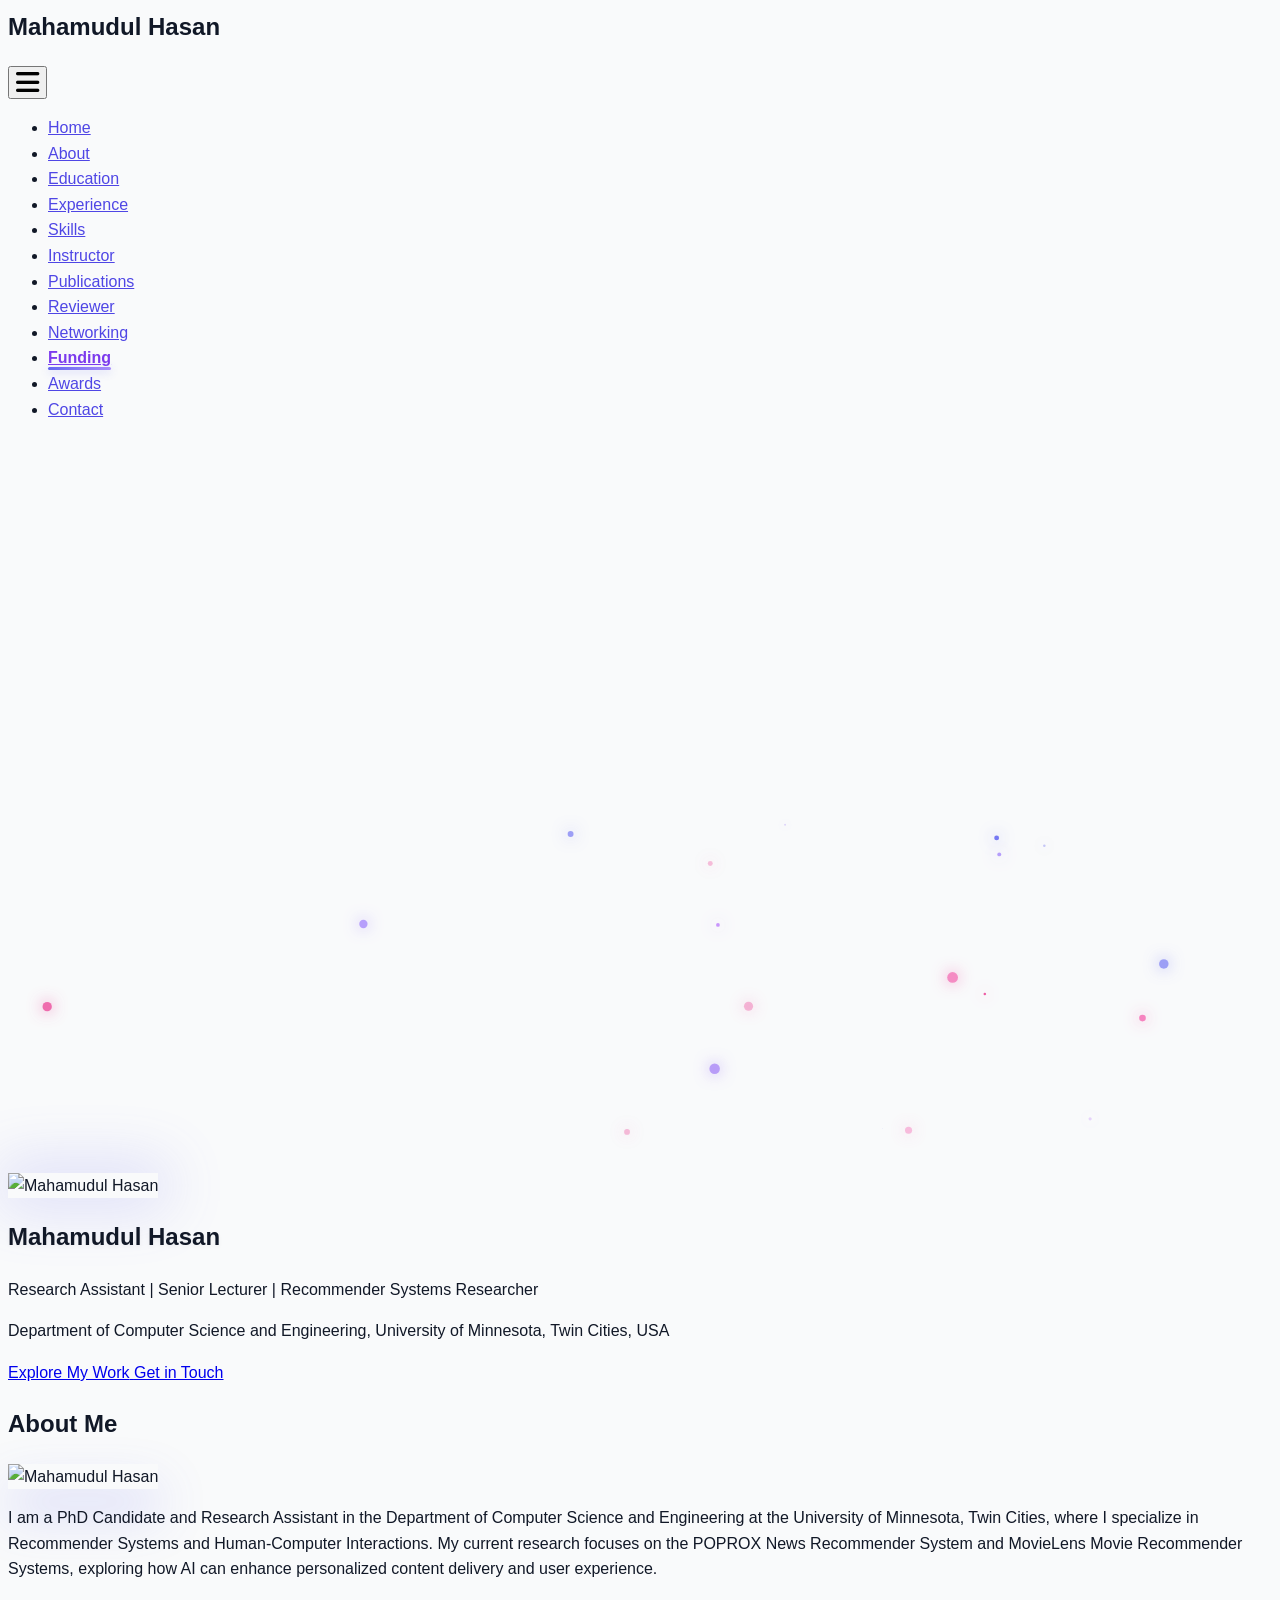
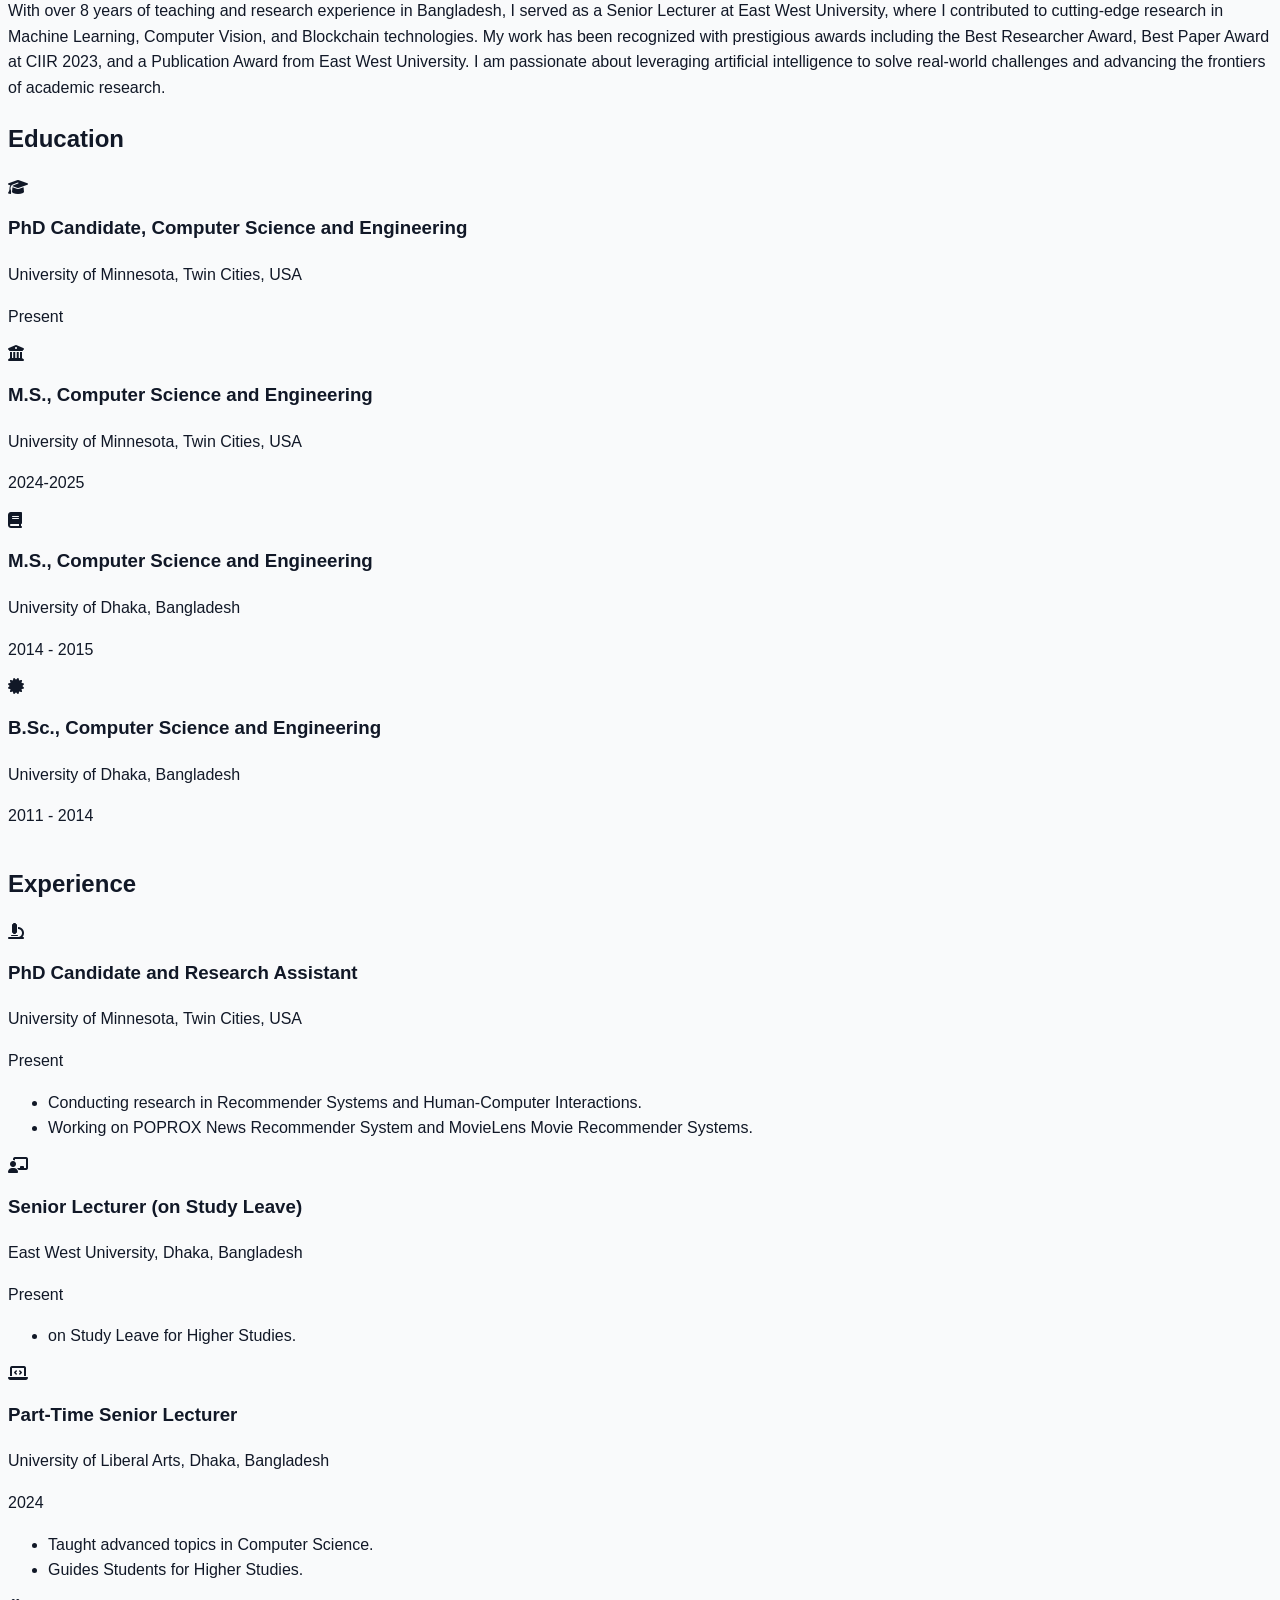
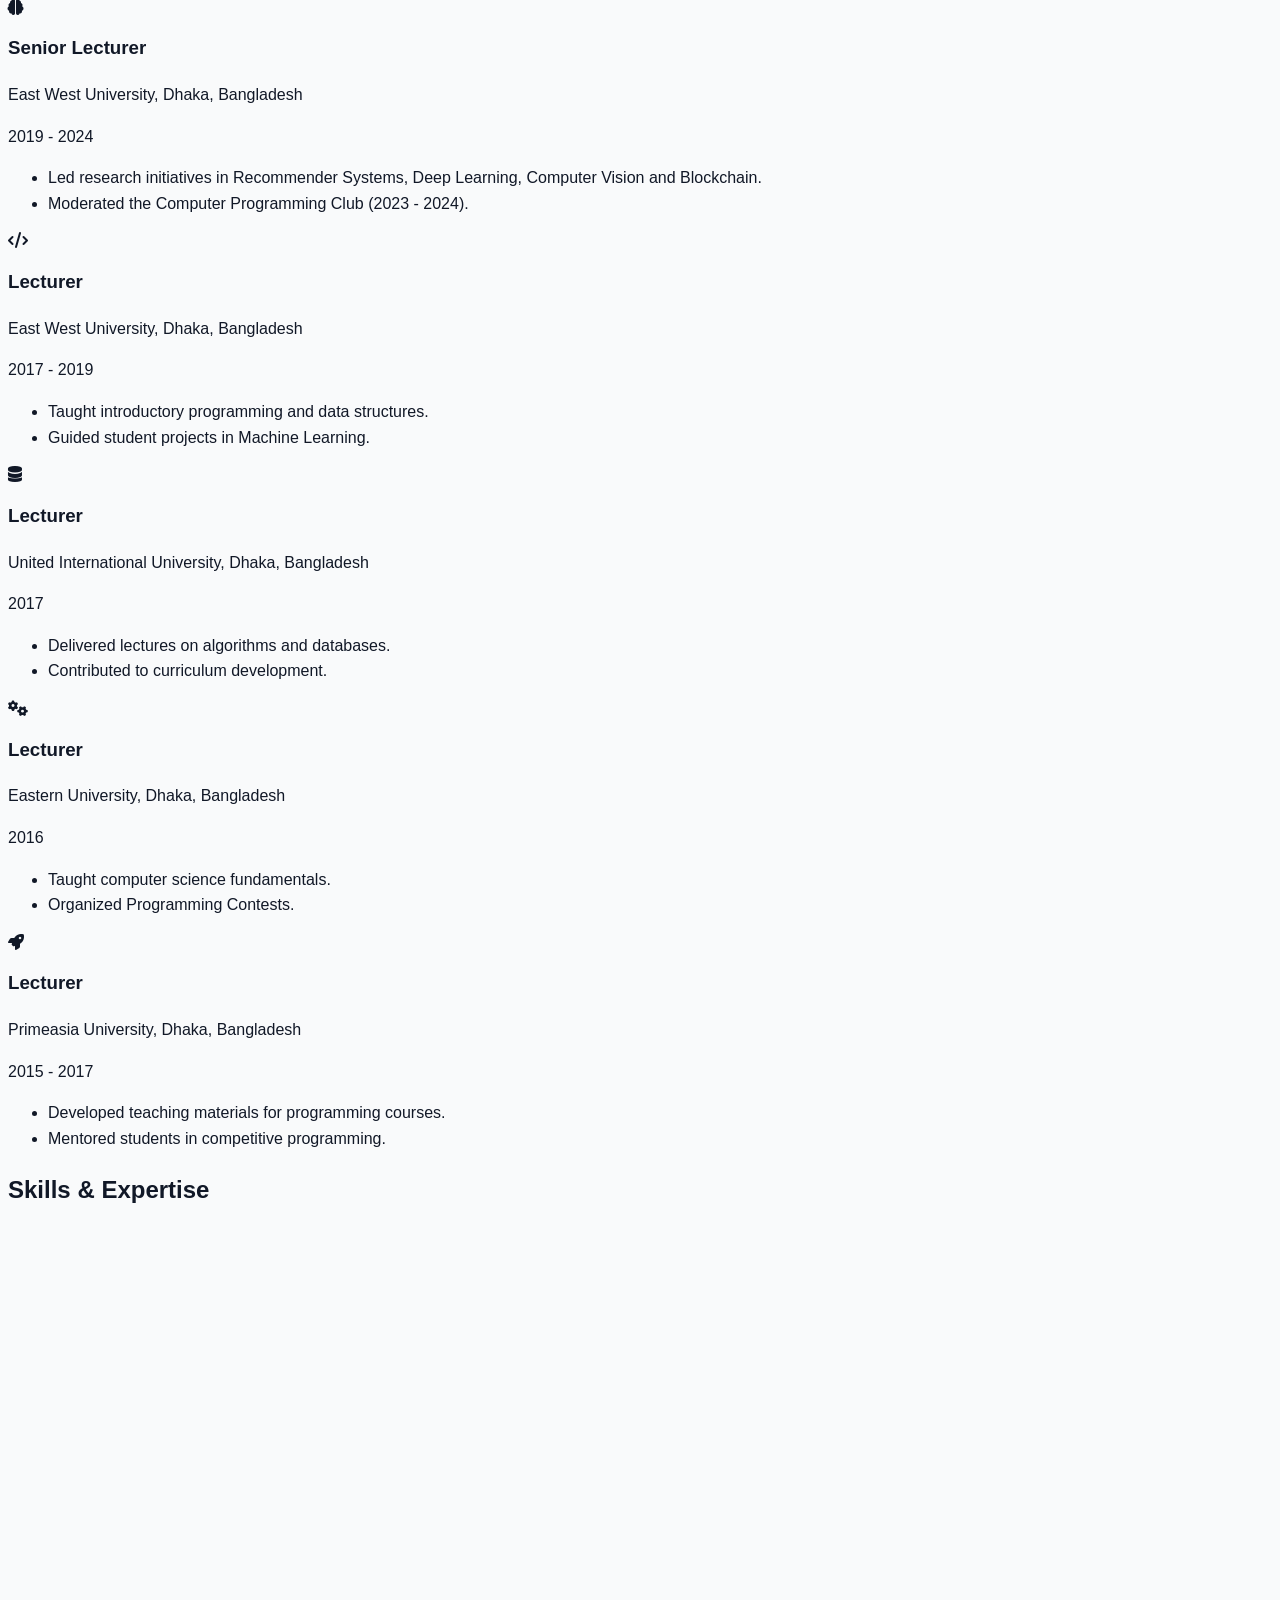
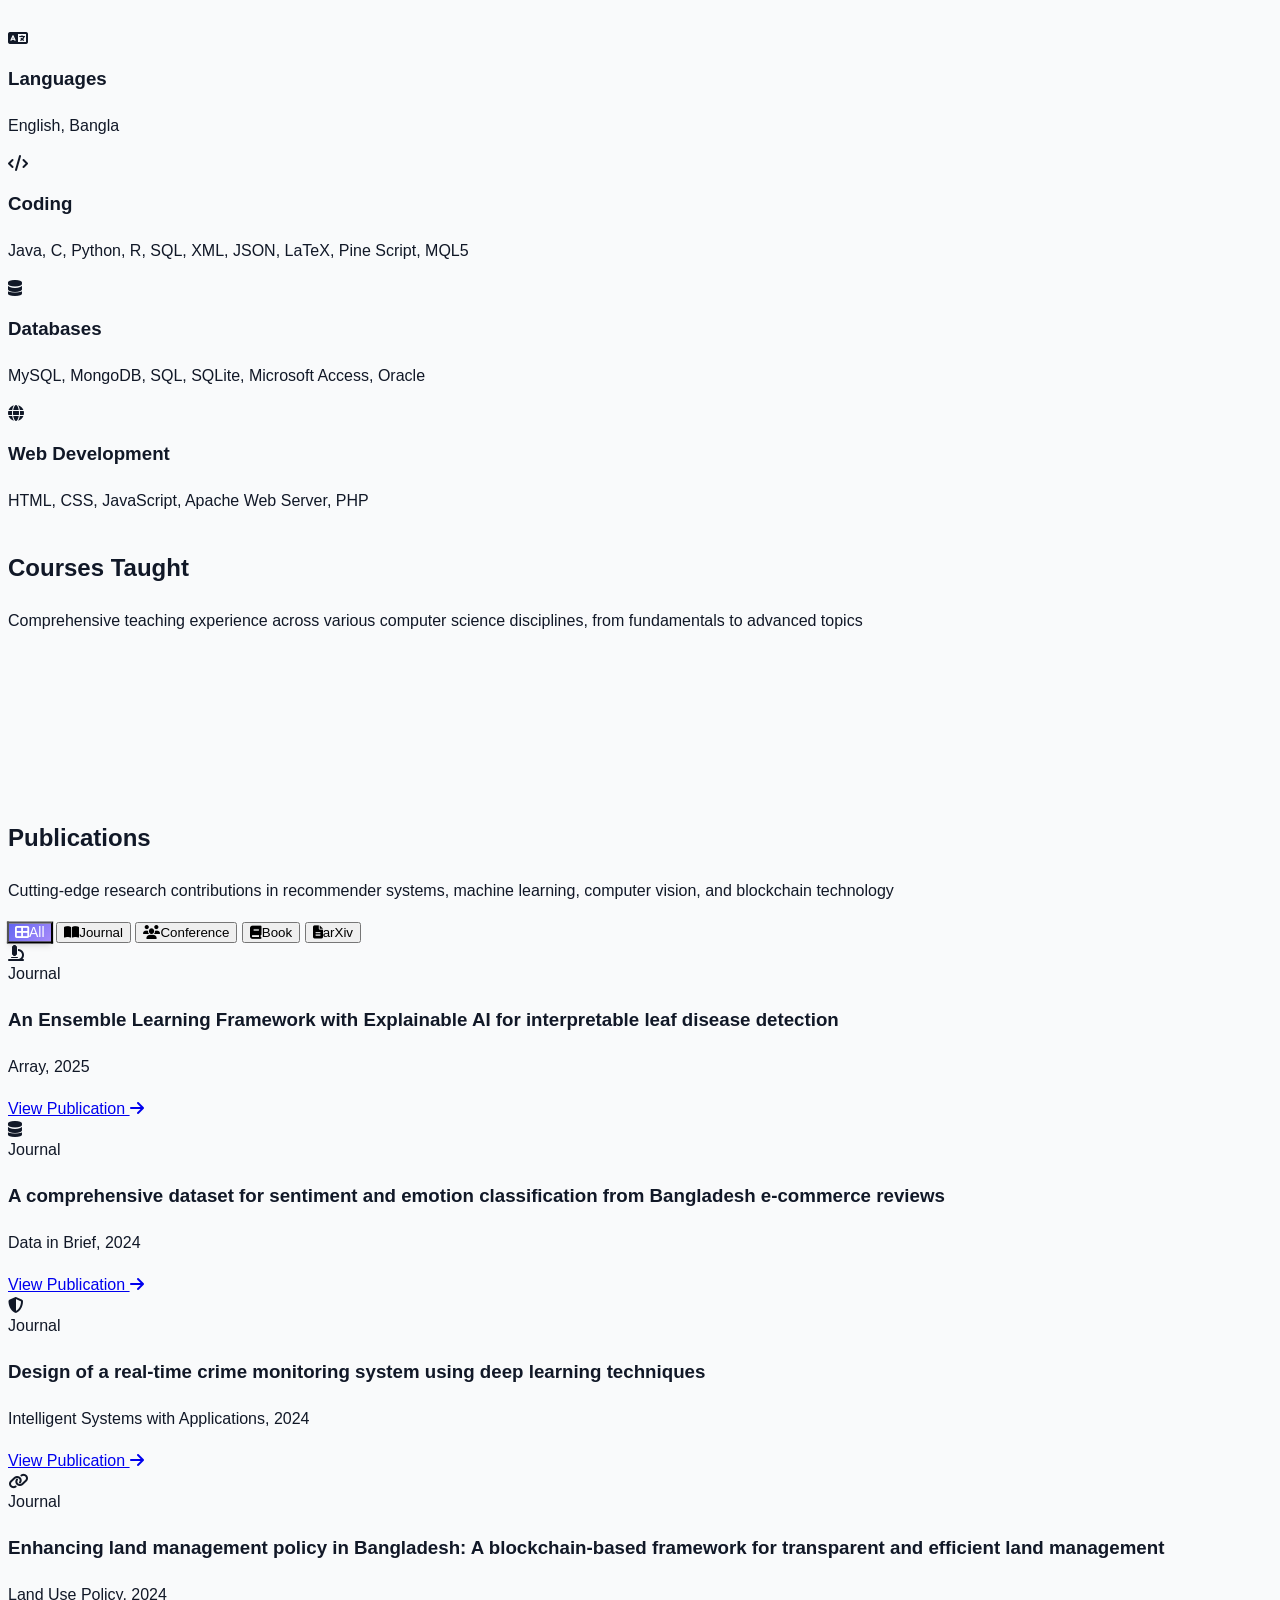
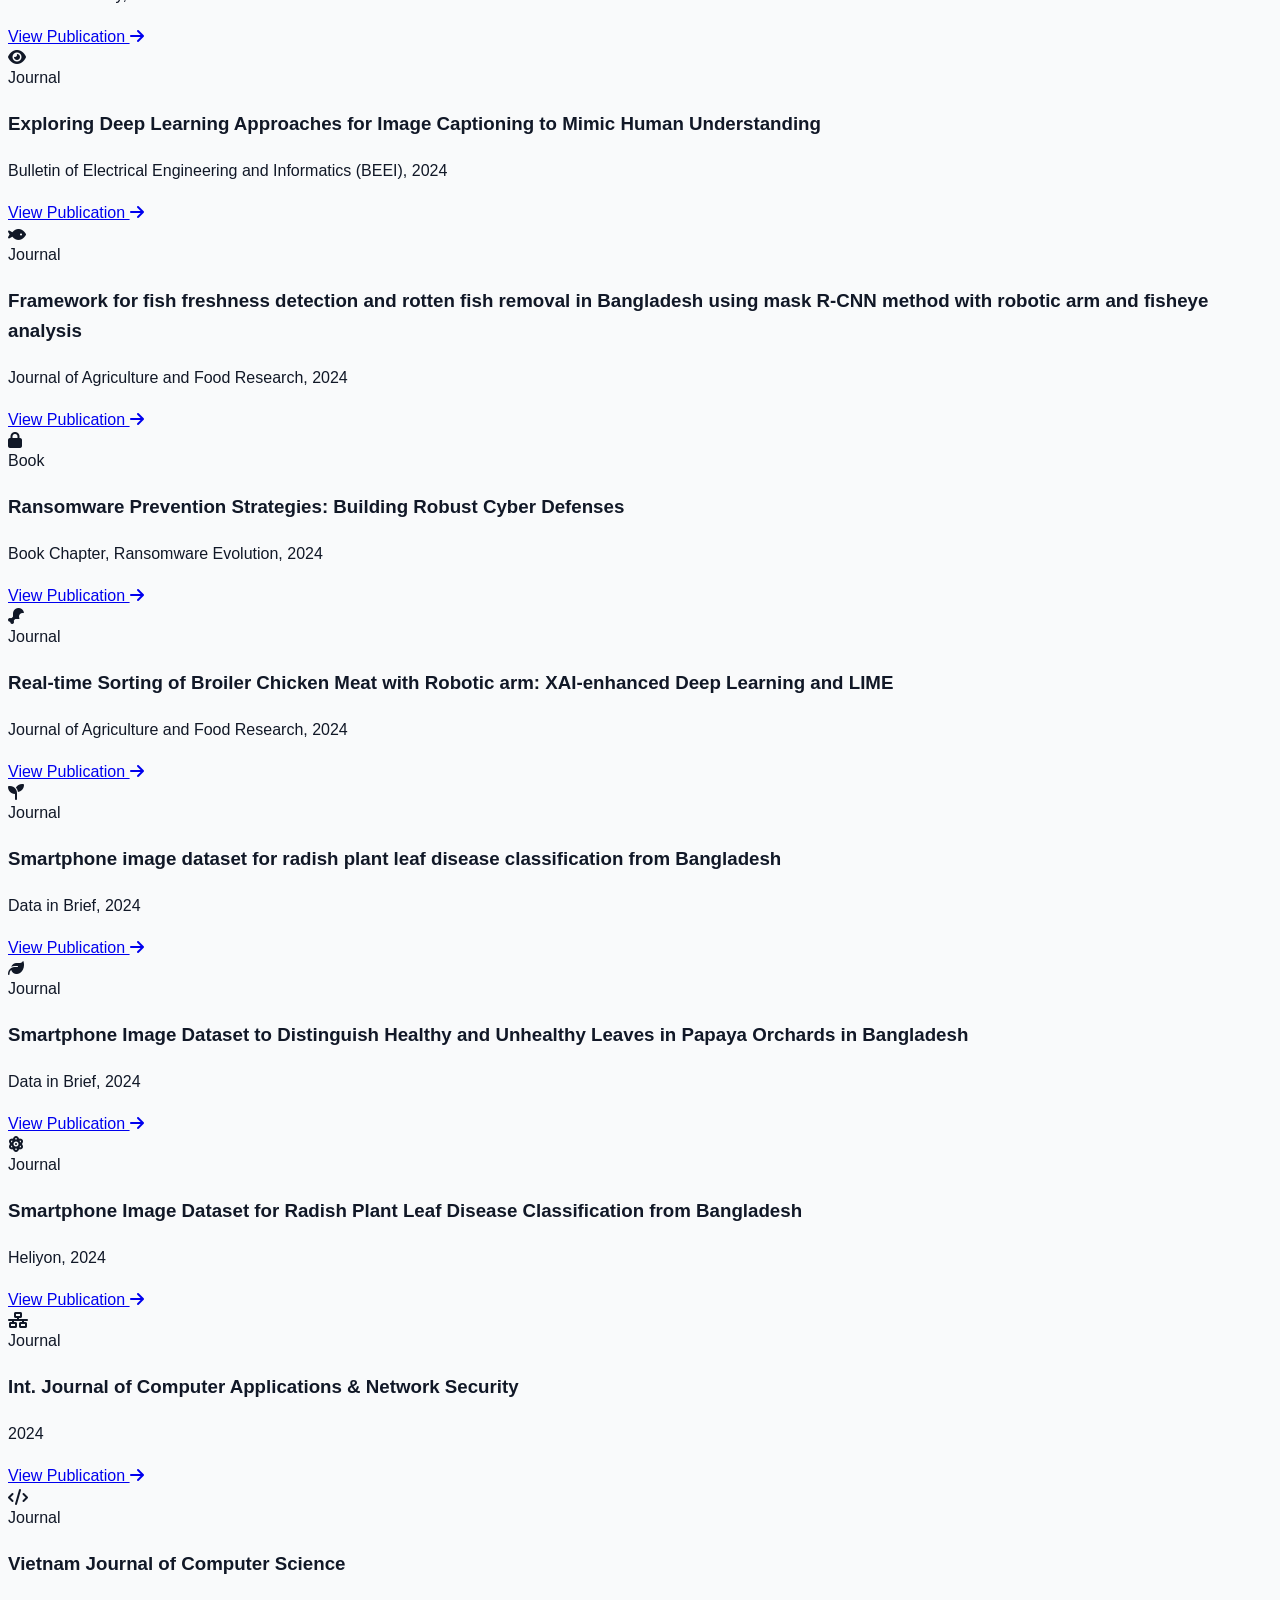
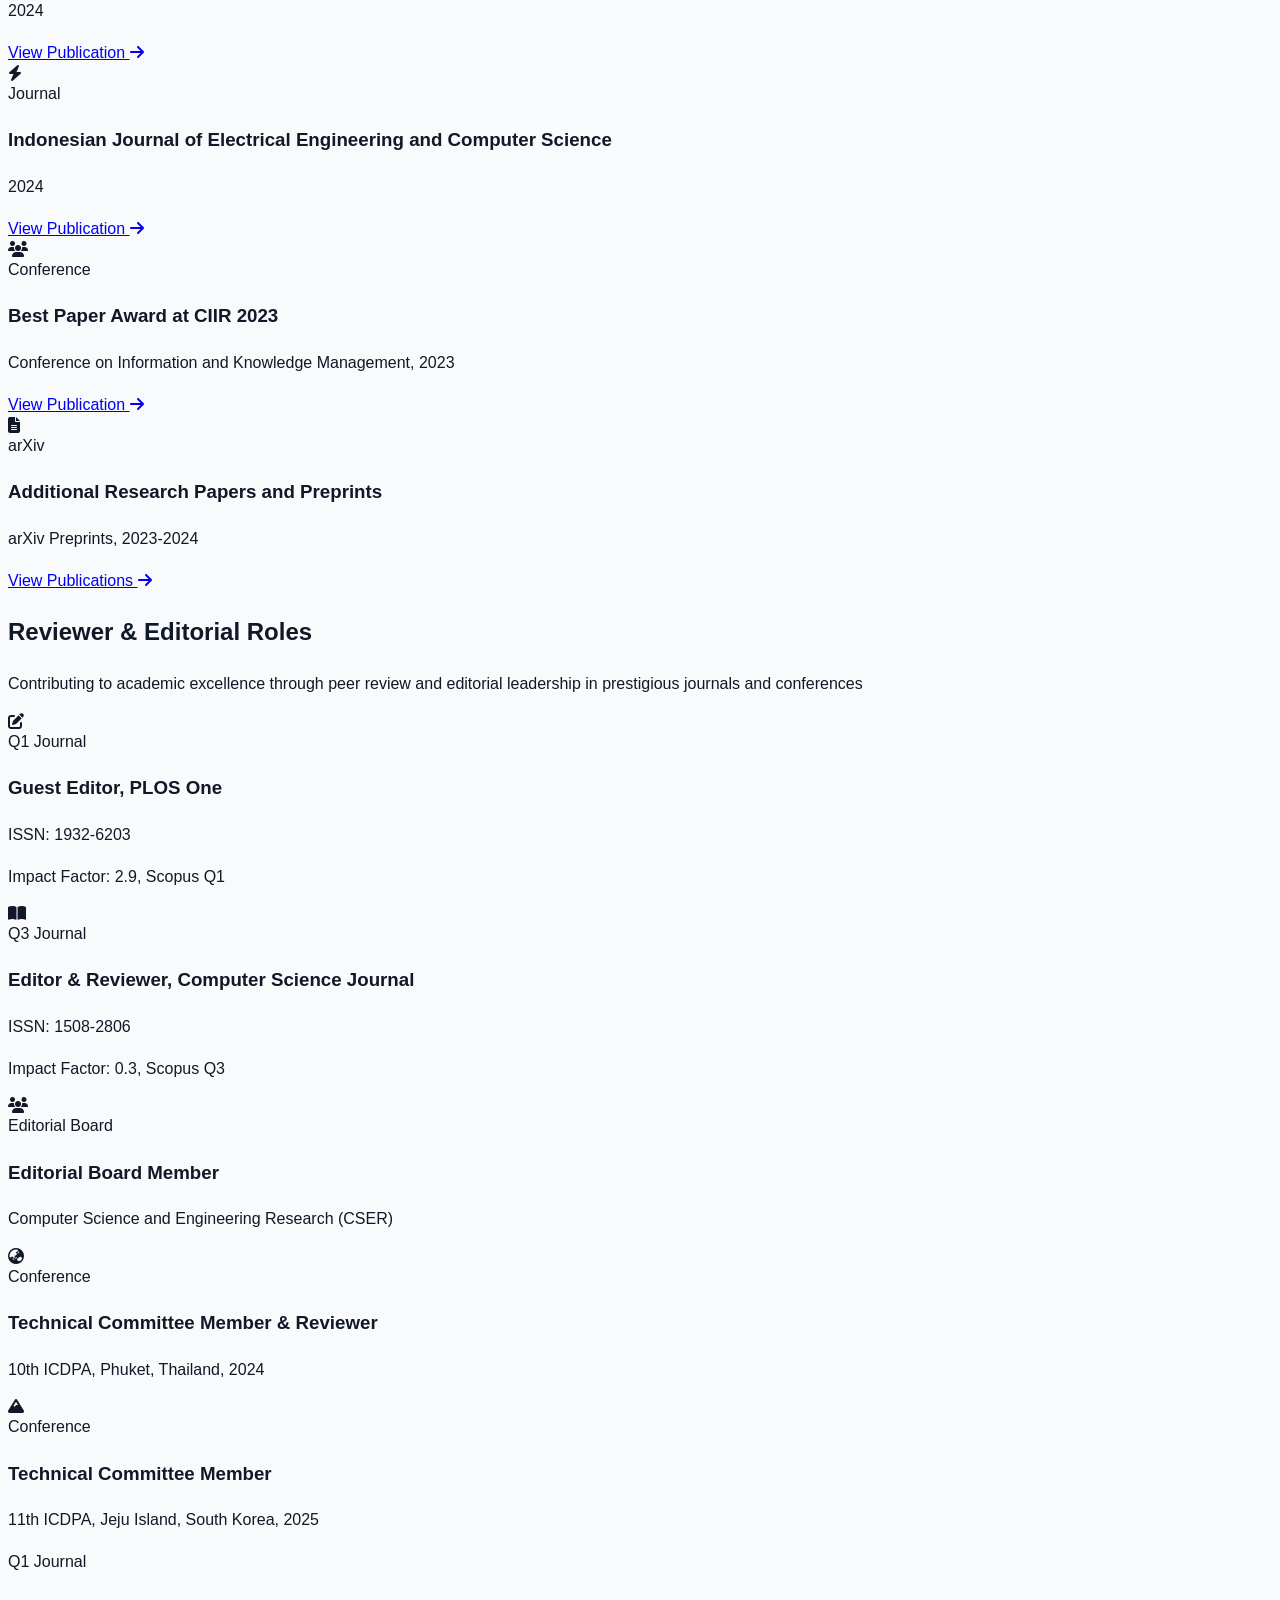
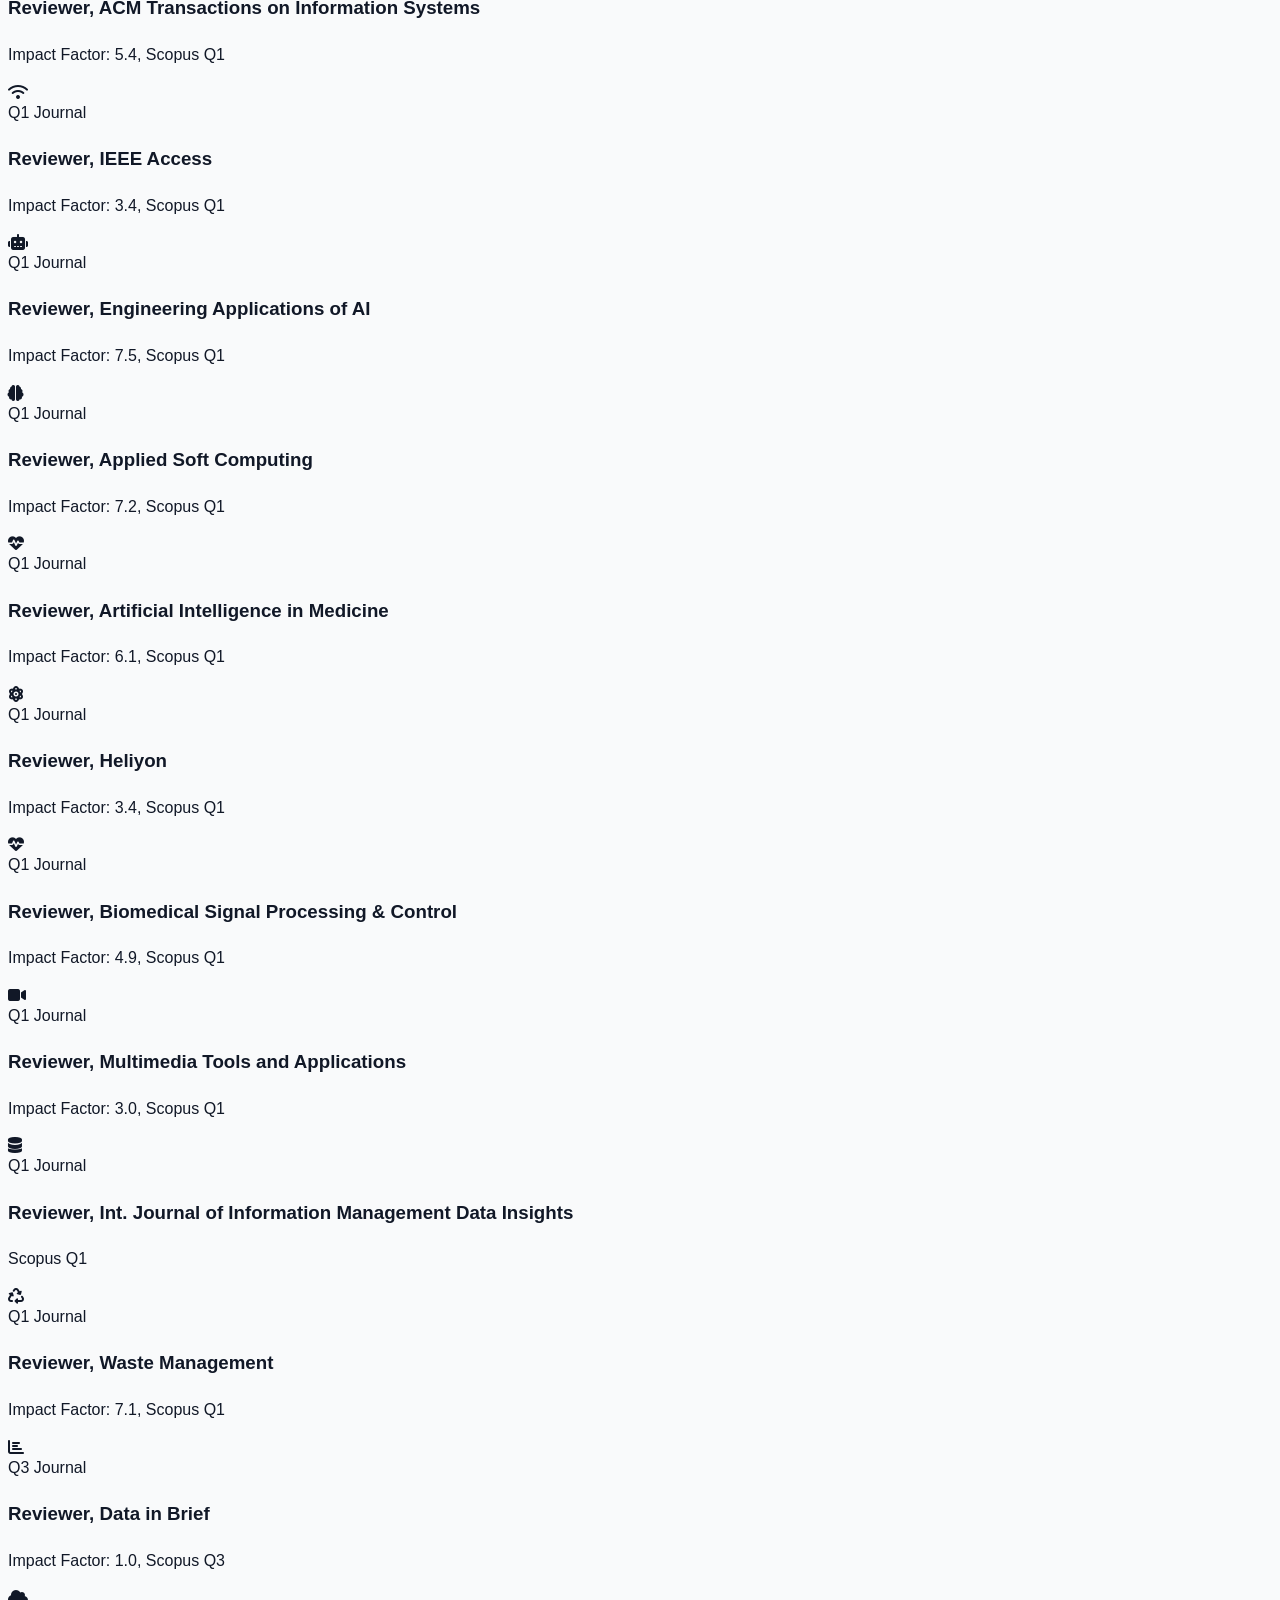
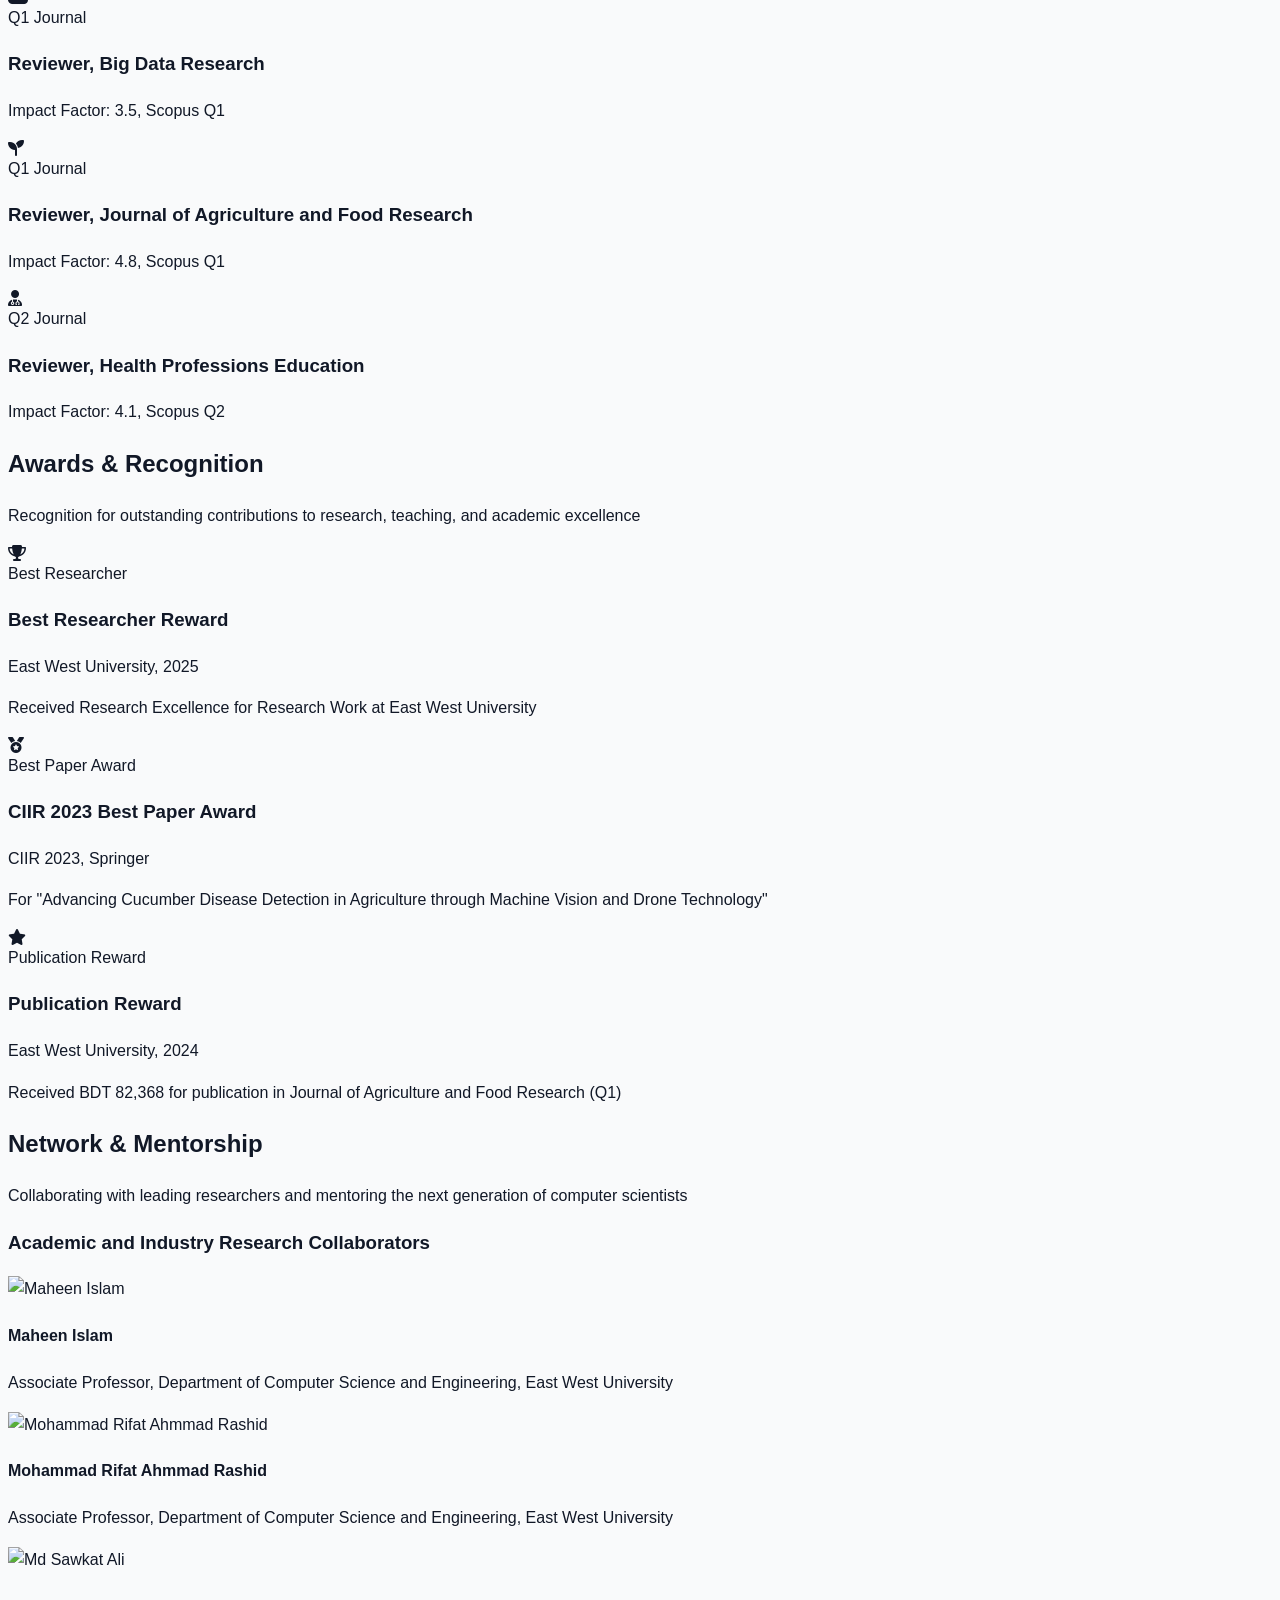
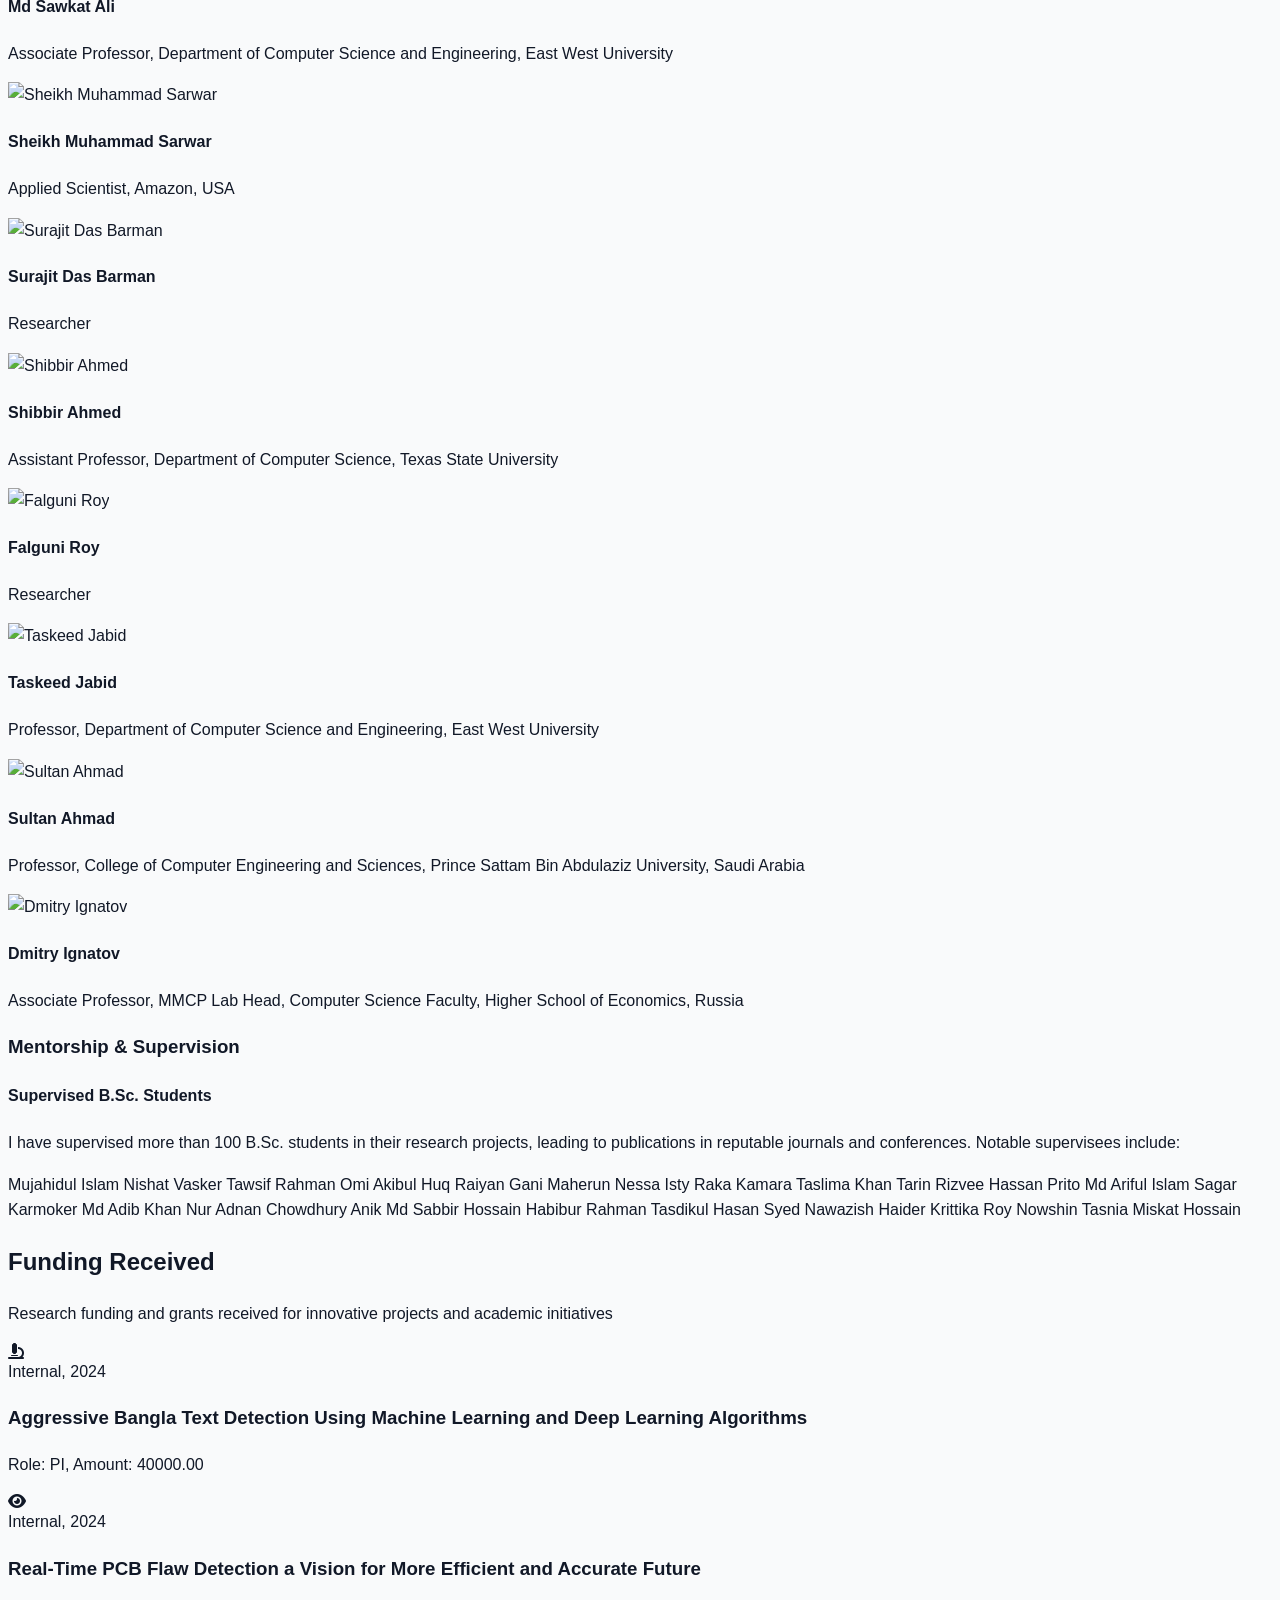
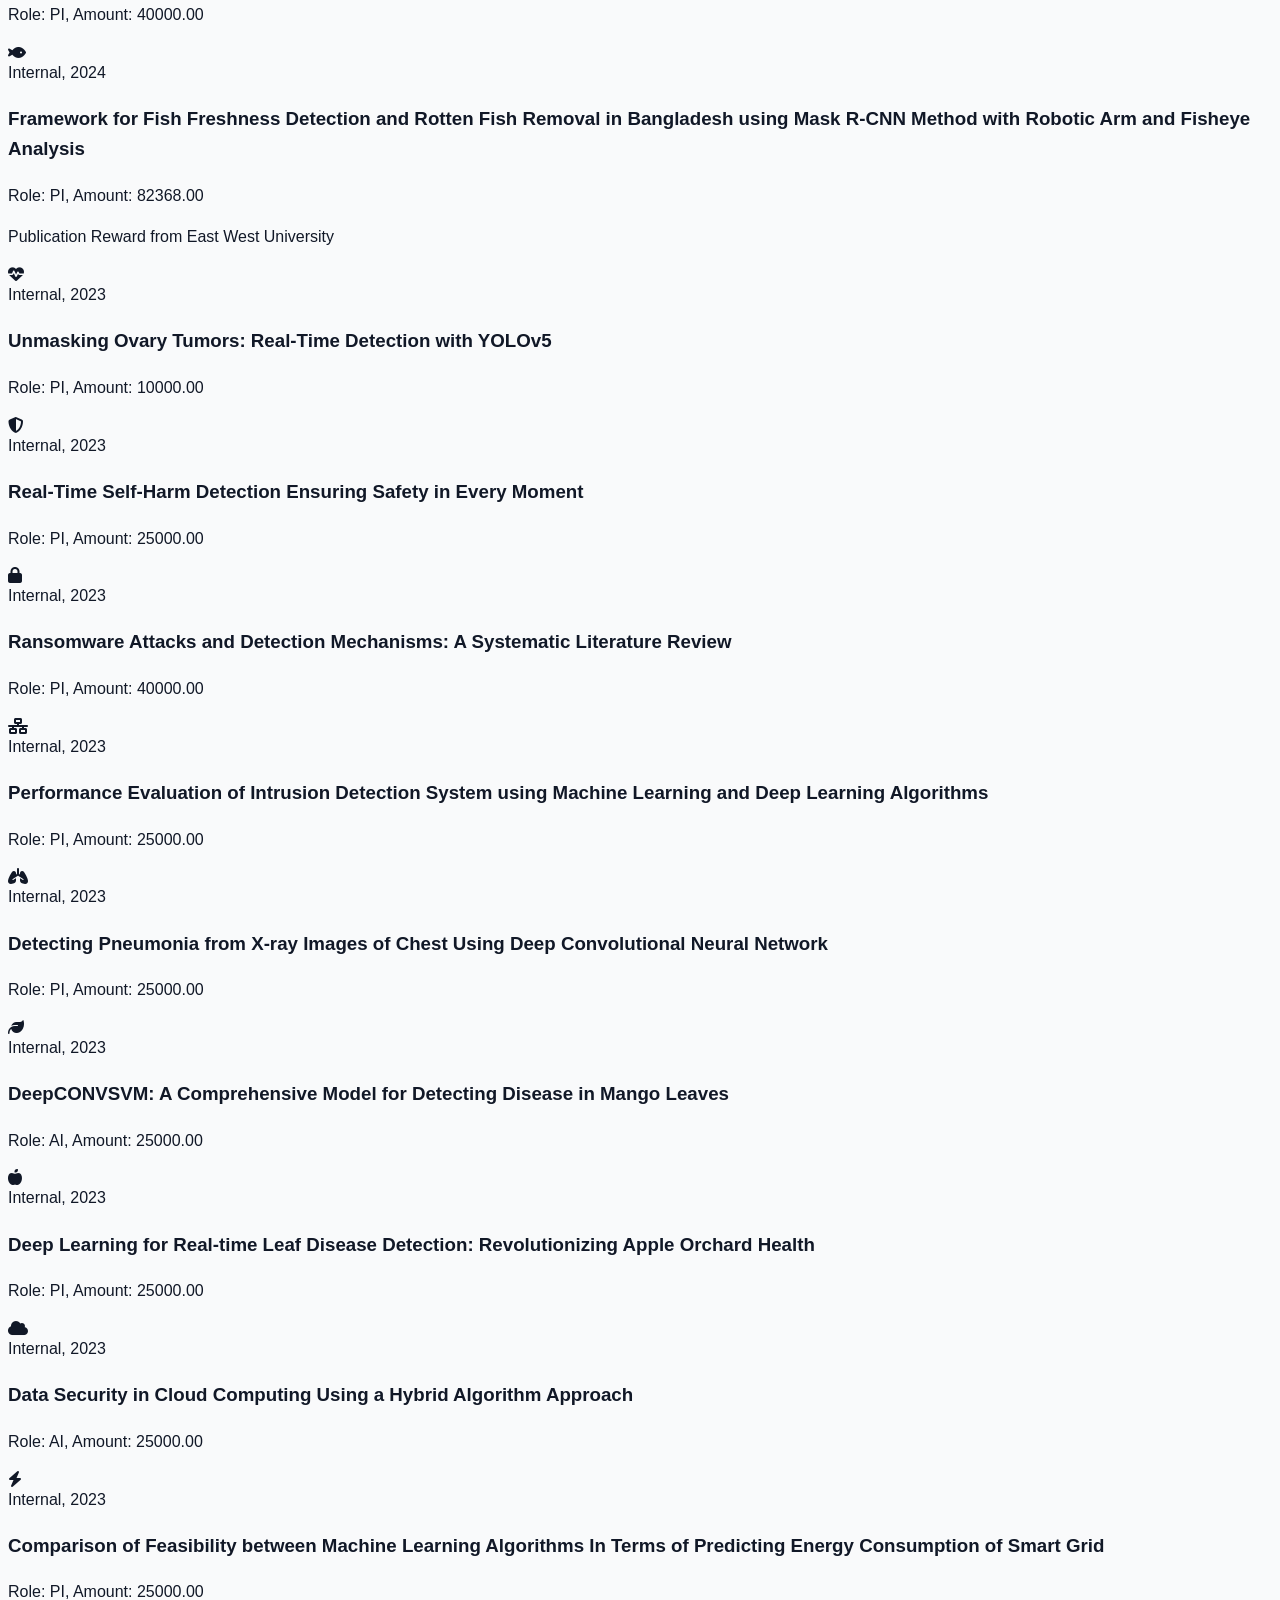
==== index.html @ 4e248616 "Replace Google Scholar icon with Academicons version" ====
<script type="text/javascript">
        var gk_isXlsx = false;
        var gk_xlsxFileLookup = {};
        var gk_fileData = {};
        function filledCell(cell) {
          return cell !== '' && cell != null;
        }
        function loadFileData(filename) {
        if (gk_isXlsx && gk_xlsxFileLookup[filename]) {
            try {
                var workbook = XLSX.read(gk_fileData[filename], { type: 'base64' });
                var firstSheetName = workbook.SheetNames[0];
                var worksheet = workbook.Sheets[firstSheetName];

                // Convert sheet to JSON to filter blank rows
                var jsonData = XLSX.utils.sheet_to_json(worksheet, { header: 1, blankrows: false, defval: '' });
                // Filter out blank rows (rows where all cells are empty, null, or undefined)
                var filteredData = jsonData.filter(row => row.some(filledCell));

                // Heuristic to find the header row by ignoring rows with fewer filled cells than the next row
                var headerRowIndex = filteredData.findIndex((row, index) =>
                  row.filter(filledCell).length >= filteredData[index + 1]?.filter(filledCell).length
                );
                // Fallback
                if (headerRowIndex === -1 || headerRowIndex > 25) {
                  headerRowIndex = 0;
                }

                // Convert filtered JSON back to CSV
                var csv = XLSX.utils.aoa_to_sheet(filteredData.slice(headerRowIndex)); // Create a new sheet from filtered array of arrays
                csv = XLSX.utils.sheet_to_csv(csv, { header: 1 });
                return csv;
            } catch (e) {
                console.error(e);
                return "";
            }
        }
        return gk_fileData[filename] || "";
        }
        </script><!DOCTYPE html>
<html lang="en">
<head>
  <meta charset="UTF-8">
  <meta name="viewport" content="width=device-width, initial-scale=1.0">
  <title>Mahamudul Hasan - Portfolio</title>
  <!-- Tailwind CSS CDN -->
  <script src="https://cdn.tailwindcss.com"></script>
  <!-- AOS (Animate on Scroll) -->
  <link href="https://unpkg.com/aos@2.3.1/dist/aos.css" rel="stylesheet">
  <!-- Chart.js CDN -->
  <script src="https://cdn.jsdelivr.net/npm/chart.js"></script>
  <!-- Font Awesome for Icons -->
  <link rel="stylesheet" href="https://cdnjs.cloudflare.com/ajax/libs/font-awesome/6.4.2/css/all.min.css">
  <!-- Academicons for Academic Icons -->
  <link rel="stylesheet" href="https://cdn.jsdelivr.net/gh/jpswalsh/academicons@1/css/academicons.min.css">
  <style>
    /* Root variables for consistent theming */
    :root {
      --primary: #6366f1;
      --primary-light: #818cf8;
      --primary-dark: #4f46e5;
      --secondary: #8b5cf6;
      --accent: #ec4899;
      --bg-primary: #ffffff;
      --bg-secondary: #f9fafb;
      --bg-accent: #f3f4f6;
      --text-primary: #111827;
      --text-secondary: #6b7280;
      --border-light: #e5e7eb;
      --shadow-sm: 0 1px 3px 0 rgba(0, 0, 0, 0.1), 0 1px 2px 0 rgba(0, 0, 0, 0.06);
      --shadow-md: 0 4px 6px -1px rgba(0, 0, 0, 0.1), 0 2px 4px -1px rgba(0, 0, 0, 0.06);
      --shadow-lg: 0 10px 15px -3px rgba(0, 0, 0, 0.1), 0 4px 6px -2px rgba(0, 0, 0, 0.05);
      --shadow-xl: 0 20px 25px -5px rgba(0, 0, 0, 0.1), 0 10px 10px -5px rgba(0, 0, 0, 0.04);
    }
    
    body {
      font-family: 'Inter', -apple-system, BlinkMacSystemFont, 'Segoe UI', Roboto, Oxygen, Ubuntu, Cantarell, sans-serif;
      background: var(--bg-secondary);
      color: var(--text-primary);
      scroll-behavior: smooth;
      line-height: 1.6;
    }
    .navbar {
      transition: all 0.4s cubic-bezier(0.4, 0, 0.2, 1);
      position: relative;
    }
    .navbar::after {
      content: '';
      position: absolute;
      bottom: 0;
      left: 0;
      height: 3px;
      background: linear-gradient(90deg, #6366f1, #a78bfa, #ec4899);
      width: 0%;
      transition: width 0.3s ease;
    }
    .navbar.scrolled {
      background-color: rgba(255, 255, 255, 0.98);
      box-shadow: 0 4px 6px -1px rgba(0, 0, 0, 0.1), 0 2px 4px -1px rgba(0, 0, 0, 0.06);
      backdrop-filter: blur(20px);
      border-bottom-color: rgba(229, 231, 235, 1);
    }
    .navbar.scrolled::after {
      width: var(--scroll-progress, 0%);
    }
    .card {
      transition: transform 0.4s cubic-bezier(0.4, 0, 0.2, 1), box-shadow 0.4s cubic-bezier(0.4, 0, 0.2, 1);
      position: relative;
      overflow: hidden;
    }
    .card::before {
      content: '';
      position: absolute;
      top: 0;
      left: -100%;
      width: 100%;
      height: 100%;
      background: linear-gradient(90deg, transparent, rgba(255,255,255,0.3), transparent);
      transition: left 0.6s;
    }
    .card:hover::before {
      left: 100%;
    }
    .card:hover {
      transform: translateY(-8px) scale(1.02);
      box-shadow: var(--shadow-xl);
    }
    .timeline::before {
      content: '';
      position: absolute;
      top: 0;
      left: 50%;
      width: 4px;
      height: 100%;
      background: linear-gradient(180deg, #6366f1, #a78bfa, #ec4899);
      transform: translateX(-50%);
      border-radius: 2px;
      box-shadow: 0 0 20px rgba(99, 102, 241, 0.4);
    }
    .timeline-item:nth-child(odd) .card {
      margin-left: 50%;
      padding-left: 20px;
    }
    .timeline-item:nth-child(even) .card {
      margin-right: 50%;
      padding-right: 20px;
    }
    @media (max-width: 768px) {
      .timeline::before {
        left: 20px;
      }
      .timeline-item:nth-child(odd) .card,
      .timeline-item:nth-child(even) .card {
        margin-left: 40px;
        margin-right: 20px;
        padding-left: 0;
        padding-right: 0;
      }
      h1 {
        font-size: 2.5rem !important;
      }
      h2 {
        font-size: 2rem !important;
      }
      h3 {
        font-size: 1.25rem !important;
      }
    }
    .filter-btn {
      position: relative;
      overflow: hidden;
      transition: all 0.3s cubic-bezier(0.4, 0, 0.2, 1);
    }
    .filter-btn::before {
      content: '';
      position: absolute;
      top: 50%;
      left: 50%;
      width: 0;
      height: 0;
      border-radius: 50%;
      background: rgba(99, 102, 241, 0.1);
      transform: translate(-50%, -50%);
      transition: width 0.6s, height 0.6s;
    }
    .filter-btn:hover::before {
      width: 300px;
      height: 300px;
    }
    .filter-btn.active {
      background: linear-gradient(135deg, #6366f1, #a78bfa);
      color: white;
      box-shadow: var(--shadow-md);
      transform: scale(1.05);
    }
    .student-list {
      column-count: 3;
      column-gap: 2rem;
      column-rule: 1px solid #e5e7eb;
    }

    @media (max-width: 768px) {
      .student-list {
        column-count: 1;
      }
      :root {
        font-size: 14px;
      }
      .scroll-to-top {
        bottom: 1rem;
        right: 1rem;
        width: 3rem;
        height: 3rem;
      }
    }
    
    @media (min-width: 769px) and (max-width: 1024px) {
      .student-list {
        column-count: 2;
      }
    }

    /* Enhanced Animations */
    @keyframes float {
      0%, 100% { transform: translateY(0px); }
      50% { transform: translateY(-10px); }
    }

    @keyframes pulse-glow {
      0%, 100% { 
        box-shadow: 0 0 20px rgba(99, 102, 241, 0.3);
        transform: scale(1);
      }
      50% { 
        box-shadow: 0 0 40px rgba(99, 102, 241, 0.6);
        transform: scale(1.05);
      }
    }

    @keyframes slide-in-left {
      from {
        opacity: 0;
        transform: translateX(-50px);
      }
      to {
        opacity: 1;
        transform: translateX(0);
      }
    }

    @keyframes slide-in-right {
      from {
        opacity: 0;
        transform: translateX(50px);
      }
      to {
        opacity: 1;
        transform: translateX(0);
      }
    }

    @keyframes fade-in-up {
      from {
        opacity: 0;
        transform: translateY(30px);
      }
      to {
        opacity: 1;
        transform: translateY(0);
      }
    }

    @keyframes rotate-slow {
      from { transform: rotate(0deg); }
      to { transform: rotate(360deg); }
    }

    @keyframes shimmer {
      0% { background-position: -200% 0; }
      100% { background-position: 200% 0; }
    }

    /* Enhanced Card Animations */
    .enhanced-card {
      transition: all 0.4s cubic-bezier(0.4, 0, 0.2, 1);
      position: relative;
      overflow: hidden;
    }

    .enhanced-card::before {
      content: '';
      position: absolute;
      top: 0;
      left: -100%;
      width: 100%;
      height: 100%;
      background: linear-gradient(90deg, transparent, rgba(255,255,255,0.2), transparent);
      transition: left 0.5s;
    }

    .enhanced-card:hover::before {
      left: 100%;
    }

    .enhanced-card:hover {
      transform: translateY(-8px) scale(1.02);
      box-shadow: 0 20px 40px rgba(99, 102, 241, 0.3);
    }

    /* Floating Animation for Icons */
    .floating-icon {
      animation: float 3s ease-in-out infinite;
    }

    /* Pulse Glow for Important Elements */
    .pulse-glow {
      animation: pulse-glow 2s ease-in-out infinite;
    }

    /* Shimmer Effect for Loading States */
    .shimmer {
      background: linear-gradient(90deg, #f0f0f0 25%, #e0e0e0 50%, #f0f0f0 75%);
      background-size: 200% 100%;
      animation: shimmer 1.5s infinite;
    }

    /* Enhanced Button Animations */
    .enhanced-btn {
      transition: all 0.3s cubic-bezier(0.4, 0, 0.2, 1);
      position: relative;
      overflow: hidden;
    }

    .enhanced-btn::before {
      content: '';
      position: absolute;
      top: 50%;
      left: 50%;
      width: 0;
      height: 0;
      background: rgba(255, 255, 255, 0.3);
      border-radius: 50%;
      transform: translate(-50%, -50%);
      transition: width 0.6s ease-out, height 0.6s ease-out;
    }

    .enhanced-btn:hover::before {
      width: 400px;
      height: 400px;
    }

    .enhanced-btn:hover {
      transform: translateY(-3px);
      box-shadow: var(--shadow-xl);
    }
    
    .enhanced-btn:active {
      transform: translateY(-1px);
    }

    /* Scroll-triggered animations */
    .scroll-fade-in {
      opacity: 1;
      transform: translateY(0);
      transition: all 0.6s ease-out;
    }

    .scroll-fade-in.animate {
      opacity: 0;
      transform: translateY(30px);
    }

    .scroll-fade-in.animate.visible {
      opacity: 1;
      transform: translateY(0);
    }

    /* Parallax effect for background elements */
    .parallax-bg {
      transform: translateZ(0);
      will-change: transform;
    }

    /* Enhanced particle system */
    .particle {
      position: absolute;
      border-radius: 50%;
      pointer-events: none;
      animation: float 6s ease-in-out infinite;
    }

    /* Gradient text animation */
    .gradient-text {
      background: linear-gradient(45deg, #4f46e5, #7c3aed, #ec4899, #4f46e5);
      background-size: 400% 400%;
      animation: gradient-shift 3s ease infinite;
      -webkit-background-clip: text;
      -webkit-text-fill-color: transparent;
      background-clip: text;
    }

    @keyframes gradient-shift {
      0%, 100% { background-position: 0% 50%; }
      50% { background-position: 100% 50%; }
    }
    
    /* Scroll to top button */
    .scroll-to-top {
      position: fixed;
      bottom: 2rem;
      right: 2rem;
      width: 3.5rem;
      height: 3.5rem;
      background: var(--primary-gradient);
      color: white;
      border-radius: 50%;
      display: flex;
      align-items: center;
      justify-content: center;
      cursor: pointer;
      opacity: 0;
      visibility: hidden;
      transition: all 0.4s cubic-bezier(0.4, 0, 0.2, 1);
      box-shadow: var(--shadow-lg);
      z-index: 1000;
    }
    .scroll-to-top.visible {
      opacity: 1;
      visibility: visible;
    }
    .scroll-to-top:hover {
      transform: translateY(-5px) scale(1.1);
      box-shadow: var(--shadow-xl);
    }

    /* Enhanced mobile menu animation */
    .mobile-menu-slide {
      transform: translateX(-100%);
      transition: transform 0.3s cubic-bezier(0.4, 0, 0.2, 1);
    }

    .mobile-menu-slide.open {
      transform: translateX(0);
    }

    /* Loading animation for charts */
    .chart-loading {
      position: relative;
      overflow: hidden;
    }

    .chart-loading::after {
      content: '';
      position: absolute;
      top: 0;
      left: -100%;
      width: 100%;
      height: 100%;
      background: linear-gradient(90deg, transparent, rgba(255,255,255,0.4), transparent);
      animation: shimmer 1.5s infinite;
    }
  </style>
</head>
<body class="min-h-screen">
  <!-- Navbar (Redesigned) -->
  <nav class="navbar fixed top-0 w-full z-50 bg-white/95 backdrop-blur-lg border-b border-gray-200 shadow-sm transition-all duration-300">
    <div class="container mx-auto flex justify-between items-center px-6 py-4">
      <h1 class="text-2xl md:text-3xl font-extrabold bg-gradient-to-r from-indigo-600 to-purple-600 bg-clip-text text-transparent drop-shadow-sm tracking-tight">Mahamudul Hasan</h1>
      <button id="nav-toggle" class="md:hidden text-indigo-700 focus:outline-none focus:ring-2 focus:ring-indigo-400 p-2 rounded-lg">
        <i class="fas fa-bars fa-2x"></i>
      </button>
      <ul id="nav-menu" class="hidden md:flex space-x-6 text-lg font-medium">
        <li><a href="#home" class="nav-link">Home</a></li>
        <li><a href="#about" class="nav-link">About</a></li>
        <li><a href="#education" class="nav-link">Education</a></li>
        <li><a href="#experience" class="nav-link">Experience</a></li>
        <li><a href="#skills" class="nav-link">Skills</a></li>
        <li><a href="#courses" class="nav-link">Instructor</a></li>
        <li><a href="#publications" class="nav-link">Publications</a></li>
        <li><a href="#reviewer" class="nav-link">Reviewer</a></li>
        <li><a href="#network" class="nav-link">Networking</a></li>
        <li><a href="#funding" class="nav-link">Funding</a></li>
        <li><a href="#awards" class="nav-link">Awards</a></li>
        <li><a href="#contact" class="nav-link">Contact</a></li>
      </ul>
    </div>
    <!-- Mobile Menu -->
    <div id="mobile-menu" class="md:hidden fixed top-0 left-0 w-full h-full bg-white/95 backdrop-blur-xl z-50 hidden flex-col items-center justify-center transition-opacity duration-300" style="opacity: 0;">
      <button id="nav-close" class="absolute top-6 right-6 text-indigo-700 focus:outline-none hover:scale-110 transition-transform duration-300"><i class="fas fa-times fa-2x"></i></button>
      <ul class="flex flex-col space-y-8 text-2xl font-semibold">
        <li data-aos="fade-down" data-aos-delay="100"><a href="#home" class="nav-link block text-center py-2 px-6 rounded-lg hover:bg-indigo-50 transition-all">Home</a></li>
        <li data-aos="fade-down" data-aos-delay="150"><a href="#about" class="nav-link block text-center py-2 px-6 rounded-lg hover:bg-indigo-50 transition-all">About</a></li>
        <li data-aos="fade-down" data-aos-delay="200"><a href="#education" class="nav-link block text-center py-2 px-6 rounded-lg hover:bg-indigo-50 transition-all">Education</a></li>
        <li data-aos="fade-down" data-aos-delay="250"><a href="#experience" class="nav-link block text-center py-2 px-6 rounded-lg hover:bg-indigo-50 transition-all">Experience</a></li>
        <li data-aos="fade-down" data-aos-delay="300"><a href="#skills" class="nav-link block text-center py-2 px-6 rounded-lg hover:bg-indigo-50 transition-all">Skills</a></li>
        <li data-aos="fade-down" data-aos-delay="350"><a href="#courses" class="nav-link block text-center py-2 px-6 rounded-lg hover:bg-indigo-50 transition-all">Instructor</a></li>
        <li data-aos="fade-down" data-aos-delay="400"><a href="#publications" class="nav-link block text-center py-2 px-6 rounded-lg hover:bg-indigo-50 transition-all">Publications</a></li>
        <li data-aos="fade-down" data-aos-delay="450"><a href="#reviewer" class="nav-link block text-center py-2 px-6 rounded-lg hover:bg-indigo-50 transition-all">Reviewer</a></li>
        <li data-aos="fade-down" data-aos-delay="500"><a href="#network" class="nav-link block text-center py-2 px-6 rounded-lg hover:bg-indigo-50 transition-all">Network</a></li>
        <li data-aos="fade-down" data-aos-delay="550"><a href="#funding" class="nav-link block text-center py-2 px-6 rounded-lg hover:bg-indigo-50 transition-all">Funding</a></li>
        <li data-aos="fade-down" data-aos-delay="600"><a href="#awards" class="nav-link block text-center py-2 px-6 rounded-lg hover:bg-indigo-50 transition-all">Awards</a></li>
        <li data-aos="fade-down" data-aos-delay="650"><a href="#contact" class="nav-link block text-center py-2 px-6 rounded-lg hover:bg-indigo-50 transition-all">Contact</a></li>
      </ul>
    </div>
  </nav>

  <style>
    .nav-link {
      position: relative;
      color: #4f46e5;
      transition: all 0.3s cubic-bezier(0.4, 0, 0.2, 1);
      padding-bottom: 4px;
      font-weight: 500;
    }
    .nav-link::after {
      content: '';
      position: absolute;
      left: 0; right: 0; bottom: 0;
      height: 3px;
      background: linear-gradient(90deg, #6366f1 0%, #a78bfa 100%);
      border-radius: 2px;
      transform: scaleX(0);
      transition: transform 0.3s cubic-bezier(0.4, 0, 0.2, 1);
      box-shadow: 0 2px 8px rgba(99, 102, 241, 0.3);
    }
    .nav-link:hover, .nav-link:focus {
      color: #7c3aed;
      transform: translateY(-2px);
    }
    .nav-link:hover::after, .nav-link:focus::after, .nav-link.active-section::after {
      transform: scaleX(1);
    }
    .nav-link.active-section {
      color: #7c3aed;
      font-weight: 600;
    }
  </style>

  <script>
    // Wait for DOM to be loaded before initializing
    document.addEventListener('DOMContentLoaded', function() {
      // Initialize AOS with enhanced settings
      if (typeof AOS !== 'undefined') {
        AOS.init({
          duration: 1000,
          easing: 'ease-out-cubic',
          once: true,
          mirror: false,
          offset: 120,
          delay: 50,
          anchorPlacement: 'top-bottom'
        });
      }

      // Enhanced Navbar scroll effect with progress indicator
      window.addEventListener('scroll', () => {
        const navbar = document.querySelector('.navbar');
        const scrollTop = window.pageYOffset || document.documentElement.scrollTop;
        const scrollHeight = document.documentElement.scrollHeight - document.documentElement.clientHeight;
        const scrollProgress = (scrollTop / scrollHeight) * 100;
        
        navbar.style.setProperty('--scroll-progress', scrollProgress + '%');
        
        if (window.scrollY > 50) {
          navbar.classList.add('scrolled');
        } else {
          navbar.classList.remove('scrolled');
        }
      });

      // Smooth scrolling for nav links with enhanced behavior
      document.querySelectorAll('a[href^="#"]').forEach(anchor => {
        anchor.addEventListener('click', function (e) {
          e.preventDefault();
          const target = document.querySelector(this.getAttribute('href'));
          if (target) {
            target.scrollIntoView({
              behavior: 'smooth',
              block: 'start'
            });
          }
        });
      });

      // Enhanced Mobile menu toggle with better animations
      const navToggle = document.getElementById('nav-toggle');
      const navMenu = document.getElementById('nav-menu');
      const mobileMenu = document.getElementById('mobile-menu');
      const navClose = document.getElementById('nav-close');
      
      if (navToggle && mobileMenu && navClose) {
        const openMenu = () => {
          mobileMenu.classList.remove('hidden');
          setTimeout(() => {
            mobileMenu.classList.add('flex');
            mobileMenu.style.opacity = '1';
            document.body.style.overflow = 'hidden';
          }, 10);
        };
        
        const closeMenu = () => {
          mobileMenu.style.opacity = '0';
          setTimeout(() => {
            mobileMenu.classList.add('hidden');
            mobileMenu.classList.remove('flex');
            document.body.style.overflow = '';
          }, 300);
        };
        
        navToggle.addEventListener('click', openMenu);
        navClose.addEventListener('click', closeMenu);
        
        // Close mobile menu on link click with smooth transition
        mobileMenu.querySelectorAll('a').forEach(link => {
          link.addEventListener('click', closeMenu);
        });
        
        // Close on escape key
        document.addEventListener('keydown', (e) => {
          if (e.key === 'Escape' && !mobileMenu.classList.contains('hidden')) {
            closeMenu();
          }
        });
      }

      // Enhanced particle system for hero section with improved performance
      const canvas = document.getElementById('heroParticles');
      if (canvas) {
        const ctx = canvas.getContext('2d');
        let particles = [];
        const colors = ['#6366f1', '#8b5cf6', '#a78bfa', '#c084fc', '#ec4899', '#f472b6'];
        
        function resize() {
          canvas.width = window.innerWidth;
          canvas.height = document.getElementById('home').offsetHeight;
        }
        
        function createParticles() {
          particles = [];
          const particleCount = Math.min(80, Math.floor(canvas.width / 15));
          
          for (let i = 0; i < particleCount; i++) {
            particles.push({
              x: Math.random() * canvas.width,
              y: Math.random() * canvas.height,
              r: Math.random() * 4 + 1,
              dx: (Math.random() - 0.5) * 1.2,
              dy: (Math.random() - 0.5) * 1.2,
              color: colors[Math.floor(Math.random() * colors.length)],
              opacity: Math.random() * 0.6 + 0.3,
              pulse: Math.random() * 0.02 + 0.01,
              originalR: Math.random() * 4 + 1
            });
          }
        }
        
        function drawParticles() {
          ctx.clearRect(0, 0, canvas.width, canvas.height);
          
          for (const p of particles) {
            ctx.beginPath();
            ctx.arc(p.x, p.y, p.r, 0, 2 * Math.PI);
            const alpha = Math.floor(p.opacity * 255).toString(16).padStart(2, '0');
            ctx.fillStyle = p.color + alpha;
            ctx.shadowColor = p.color;
            ctx.shadowBlur = 15;
            ctx.fill();
            ctx.shadowBlur = 0;
            
            // Enhanced pulsing effect
            p.r = p.originalR + Math.sin(Date.now() * p.pulse) * 1.5;
          }
        }
        
        function updateParticles() {
          for (const p of particles) {
            p.x += p.dx;
            p.y += p.dy;
            
            // Smooth boundary bouncing
            if (p.x < 0 || p.x > canvas.width) {
              p.dx *= -1;
              p.x = Math.max(0, Math.min(canvas.width, p.x));
            }
            if (p.y < 0 || p.y > canvas.height) {
              p.dy *= -1;
              p.y = Math.max(0, Math.min(canvas.height, p.y));
            }
          }
        }
        
        function animate() {
          drawParticles();
          updateParticles();
          requestAnimationFrame(animate);
        }
        
        let resizeTimeout;
        window.addEventListener('resize', () => {
          clearTimeout(resizeTimeout);
          resizeTimeout = setTimeout(() => {
            resize();
            createParticles();
          }, 250);
        });
        
        resize();
        createParticles();
        animate();
      }

      // Enhanced Skills Chart with better animations
      const skillsCtx = document.getElementById('skillsChart');
      if (skillsCtx && typeof Chart !== 'undefined') {
        new Chart(skillsCtx, {
          type: 'radar',
          data: {
            labels: ['Python', 'Java', 'SQL', 'JavaScript', 'R', 'C'],
            datasets: [{
              label: 'Proficiency',
              data: [95, 90, 85, 80, 75, 70],
              backgroundColor: 'rgba(79, 70, 229, 0.2)',
              borderColor: '#4f46e5',
              borderWidth: 3,
              pointBackgroundColor: '#4f46e5',
              pointBorderColor: '#fff',
              pointBorderWidth: 2,
              pointRadius: 6
            }]
          },
          options: {
            responsive: true,
            maintainAspectRatio: false,
            scales: {
              r: {
                beginAtZero: true,
                max: 100,
                ticks: {
                  stepSize: 20,
                  color: '#6b7280'
                },
                grid: {
                  color: 'rgba(107, 114, 128, 0.2)'
                },
                pointLabels: {
                  color: '#374151',
                  font: {
                    size: 14,
                    weight: 'bold'
                  }
                }
              }
            },
            plugins: {
              legend: { 
                position: 'top',
                labels: {
                  color: '#374151',
                  font: {
                    size: 16,
                    weight: 'bold'
                  }
                }
              }
            },
            animation: {
              duration: 2000,
              easing: 'easeOutQuart'
            }
          }
        });
      }

      // Enhanced Courses Chart with better styling
      const coursesCtx = document.getElementById('coursesChart');
      if (coursesCtx && typeof Chart !== 'undefined') {
        const coursesData = {
          Summer_2015: ['Data Mining', 'Computer Fundamentals'],
          Fall_2015: ['Computer Fundamentals', 'Operating Systems'],
          Spring_2016: ['Artificial Intelligence', 'Object Oriented Programming', 'Computer Fundamentals', 'Discrete Mathematics'],
          Summer_2016: ['Theory of Computations', 'Computer Fundamentals'],
          Fall_2016: ['Information Retrieval and Recommender Systems', 'Computer Fundamentals'],
          Spring_2017: ['Data Structure', 'Computer Fundamentals'],
          Summer_2017: ['Compiler Designs', 'Theory of Computations'],
          Fall_2017: ['Database Management Systems', 'Advance Database Management Systems'],
          Spring_2018: ['Database Management Systems', 'Web Programming', 'Computer Fundamentals'],
          Summer_2018: ['Database Management Systems', 'Web Programming', 'Computer Fundamentals'],
          Fall_2018: ['Database Management Systems', 'Web Programming', 'Computer Fundamentals'],
          Spring_2019: ['Database Management Systems', 'Web Programming', 'Computer Fundamentals'],
          Summer_2019: ['Database Management Systems', 'Web Programming', 'Computer Fundamentals'],
          Fall_2019: ['Database Management Systems', 'Web Programming', 'Computer Fundamentals'],
          Spring_2020: ['Web Programming', 'Object Oriented Programming'],
          Summer_2020: ['Web Programming', 'Object Oriented Programming', 'Structured Programming'],
          Spring_2021: ['Object Oriented Programming', 'Web Programming'],
          Summer_2021: ['Object Oriented Programming', 'Web Programming'],
          Fall_2021: ['Object Oriented Programming', 'Web Programming', 'Database Management Systems'],
          Spring_2022: ['Object Oriented Programming', 'Web Programming', 'Algorithms'],
          Summer_2022: ['Object Oriented Programming', 'Web Programming', 'Computer Fundamentals'],
          Fall_2022: ['Object Oriented Programming', 'Web Programming'],
          Spring_2023: ['Object Oriented Programming', 'Computer Fundamentals', 'Database Management Systems'],
          Summer_2023: ['Object Oriented Programming', 'Computer Aided Designs', 'Web Programming'],
          Fall_2023: ['Object Oriented Programming', 'Computer Aided Designs', 'Web Programming'],
          Spring_2024: ['Object Oriented Programming', 'Computer Aided Designs', 'Web Programming', 'Differential and Integral Calculus', 'Co-ordinate Geometry and Linear Algebra'],
          Summer_2024: ['Object Oriented Programming', 'Computer Aided Designs', 'Web Programming']
        };

        new Chart(coursesCtx, {
          type: 'bar',
          data: {
            labels: Object.keys(coursesData),
            datasets: [{
              label: 'Number of Courses',
              data: Object.values(coursesData).map(courses => courses.length),
              backgroundColor: 'rgba(79, 70, 229, 0.7)',
              borderColor: '#4f46e5',
              borderWidth: 2,
              borderRadius: 8,
              hoverBackgroundColor: 'rgba(79, 70, 229, 0.9)',
              hoverBorderColor: '#3730a3'
            }]
          },
          options: {
            responsive: true,
            maintainAspectRatio: false,
            scales: {
              y: {
                beginAtZero: true,
                title: { 
                  display: true, 
                  text: 'Number of Courses',
                  color: '#374151',
                  font: {
                    size: 14,
                    weight: 'bold'
                  }
                },
                ticks: { 
                  stepSize: 1,
                  color: '#6b7280'
                },
                grid: {
                  color: 'rgba(107, 114, 128, 0.2)'
                }
              },
              x: {
                title: { 
                  display: true, 
                  text: 'Semester/Year',
                  color: '#374151',
                  font: {
                    size: 14,
                    weight: 'bold'
                  }
                },
                ticks: {
                  color: '#6b7280',
                  maxRotation: 45
                },
                grid: {
                  color: 'rgba(107, 114, 128, 0.1)'
                }
              }
            },
            plugins: {
              legend: { 
                position: 'top',
                labels: {
                  color: '#374151',
                  font: {
                    size: 16,
                    weight: 'bold'
                  }
                }
              },
              tooltip: {
                backgroundColor: 'rgba(0, 0, 0, 0.8)',
                titleColor: '#fff',
                bodyColor: '#fff',
                borderColor: '#4f46e5',
                borderWidth: 1,
                callbacks: {
                  label: function(context) {
                    let label = context.dataset.label || '';
                    if (label) label += ': ';
                    label += context.raw;
                    const semester = context.label.replace('_', ' ');
                    const courses = coursesData[semester.replace(' ', '_')];
                    return [label, 'Courses: ' + courses.join(', ')];
                  }
                }
              }
            },
            animation: {
              duration: 2500,
              easing: 'easeOutQuart'
            }
          }
        });
      }

      // Enhanced Publication Filter with smooth animations
      const filterButtons = document.querySelectorAll('.filter-btn');
      const publications = document.querySelectorAll('.publication');

      filterButtons.forEach(button => {
        button.addEventListener('click', () => {
          const filter = button.getAttribute('data-filter');
          
          // Update active button with enhanced animation
          filterButtons.forEach(btn => {
            btn.classList.remove('active');
            btn.style.transform = 'scale(1)';
          });
          button.classList.add('active');
          button.style.transform = 'scale(1.05)';
          
          // Filter publications with smooth transitions
          publications.forEach((pub, index) => {
            if (filter === 'all' || pub.classList.contains(filter)) {
              pub.style.display = 'block';
              pub.style.opacity = '0';
              pub.style.transform = 'translateY(20px)';
              
              setTimeout(() => {
                pub.style.transition = 'all 0.5s ease-out';
                pub.style.opacity = '1';
                pub.style.transform = 'translateY(0)';
              }, index * 100);
            } else {
              pub.style.transition = 'all 0.3s ease-out';
              pub.style.opacity = '0';
              pub.style.transform = 'translateY(-20px)';
              setTimeout(() => {
                pub.style.display = 'none';
              }, 300);
            }
          });
        });
      });

      // Scroll-triggered animations for enhanced user experience
      const observerOptions = {
        threshold: 0.1,
        rootMargin: '0px 0px -50px 0px'
      };

      const observer = new IntersectionObserver((entries) => {
        entries.forEach(entry => {
          if (entry.isIntersecting) {
            entry.target.classList.add('visible');
          }
        });
      }, observerOptions);

      // Observe elements for scroll animations
      document.querySelectorAll('.scroll-fade-in').forEach(el => {
        observer.observe(el);
      });

      // Enhanced floating icons animation
      document.querySelectorAll('.floating-icon').forEach(icon => {
        icon.style.animationDelay = Math.random() * 2 + 's';
      });

      // Add enhanced card effects
      document.querySelectorAll('.enhanced-card').forEach(card => {
        card.addEventListener('mouseenter', function() {
          this.style.transform = 'translateY(-8px) scale(1.02)';
        });
        
        card.addEventListener('mouseleave', function() {
          this.style.transform = 'translateY(0) scale(1)';
        });
      });

      // Enhanced button effects
      document.querySelectorAll('.enhanced-btn').forEach(btn => {
        btn.addEventListener('mouseenter', function() {
          this.style.transform = 'translateY(-2px)';
        });
        
        btn.addEventListener('mouseleave', function() {
          this.style.transform = 'translateY(0)';
        });
      });

      // Scroll to top button
      const scrollToTopBtn = document.createElement('div');
      scrollToTopBtn.className = 'scroll-to-top';
      scrollToTopBtn.innerHTML = '<i class="fas fa-arrow-up"></i>';
      document.body.appendChild(scrollToTopBtn);
      
      scrollToTopBtn.addEventListener('click', () => {
        window.scrollTo({
          top: 0,
          behavior: 'smooth'
        });
      });
      
      window.addEventListener('scroll', () => {
        if (window.pageYOffset > 500) {
          scrollToTopBtn.classList.add('visible');
        } else {
          scrollToTopBtn.classList.remove('visible');
        }
      });
      
      // Active section highlighting in navigation
      const sections = document.querySelectorAll('section[id]');
      const navLinks = document.querySelectorAll('.nav-link');
      
      function highlightNavigation() {
        const scrollY = window.pageYOffset;
        
        sections.forEach(section => {
          const sectionHeight = section.offsetHeight;
          const sectionTop = section.offsetTop - 100;
          const sectionId = section.getAttribute('id');
          
          if (scrollY > sectionTop && scrollY <= sectionTop + sectionHeight) {
            navLinks.forEach(link => {
              link.classList.remove('active-section');
              if (link.getAttribute('href') === '#' + sectionId) {
                link.classList.add('active-section');
              }
            });
          }
        });
      }
      
      window.addEventListener('scroll', highlightNavigation);
      
      // Performance optimization: Throttle scroll events
      let ticking = false;
      function updateOnScroll() {
        highlightNavigation();
        ticking = false;
      }

      window.addEventListener('scroll', () => {
        if (!ticking) {
          requestAnimationFrame(updateOnScroll);
          ticking = true;
        }
      });

      // Add loading animation for charts
      document.querySelectorAll('canvas').forEach(canvas => {
        canvas.parentElement.classList.add('chart-loading');
        setTimeout(() => {
          canvas.parentElement.classList.remove('chart-loading');
        }, 2000);
      });
    });
  </script>

  <!-- Hero Section (Redesigned) -->
  <section id="home" class="relative min-h-screen flex items-center justify-center text-center overflow-hidden bg-gradient-to-br from-indigo-50 via-purple-50 to-pink-50">
    <!-- Animated Gradient/Particles Background -->
    <div class="absolute inset-0 z-0">
      <div class="absolute inset-0 bg-gradient-to-br from-indigo-100/40 via-purple-100/40 to-pink-100/40"></div>
      <canvas id="heroParticles" class="w-full h-full"></canvas>
    </div>
    <div class="absolute inset-0 bg-gradient-to-b from-transparent via-white/10 to-white/30 z-0"></div>
    <div class="relative z-10 container mx-auto px-6" data-aos="fade-up" data-aos-duration="1200">  
      <div class="mb-8 flex justify-center" data-aos="zoom-in" data-aos-delay="200">
        <div class="relative">
          <div class="absolute inset-0 bg-gradient-to-br from-indigo-400 to-purple-400 rounded-full blur-3xl opacity-30 animate-pulse"></div>
          <img src="https://raw.githubusercontent.com/mahamudul4/mahamudul/refs/heads/main/profile.jpg" alt="Mahamudul Hasan" class="relative w-44 h-44 md:w-56 md:h-56 rounded-full mx-auto border-4 border-white shadow-2xl transition-all duration-500 hover:scale-110" style="box-shadow:0 0 60px 10px rgba(99, 102, 241, 0.2);">
        </div>
      </div>
      <h1 class="text-6xl md:text-8xl font-extrabold mb-6 leading-tight tracking-tight text-gray-900" data-aos="fade-up" data-aos-delay="300" style="text-shadow: 0 2px 4px rgba(0,0,0,0.05);">
        Mahamudul Hasan
      </h1>
      <p class="text-xl md:text-3xl mb-6 font-semibold bg-gradient-to-r from-indigo-600 to-purple-600 bg-clip-text text-transparent leading-relaxed max-w-3xl mx-auto" data-aos="fade-up" data-aos-delay="400">
        Research Assistant | Senior Lecturer | Recommender Systems Researcher
      </p>
      <p class="text-lg md:text-xl mb-10 font-medium text-gray-600" data-aos="fade-up" data-aos-delay="500">
        Department of Computer Science and Engineering, University of Minnesota, Twin Cities, USA
      </p>
      <div class="flex flex-col sm:flex-row justify-center gap-6" data-aos="fade-up" data-aos-delay="600">
        <a href="#about" class="enhanced-btn bg-gradient-to-r from-indigo-600 to-purple-600 text-white px-10 py-5 rounded-full font-bold text-lg shadow-xl hover:shadow-2xl hover:scale-105 transform transition-all duration-300 ease-in-out focus:outline-none focus:ring-4 focus:ring-indigo-300">
          <span class="relative z-10">Explore My Work</span>
        </a>
        <a href="#contact" class="enhanced-btn bg-white text-indigo-600 border-2 border-indigo-200 px-10 py-5 rounded-full font-bold text-lg shadow-lg hover:shadow-xl hover:bg-indigo-50 hover:scale-105 transform transition-all duration-300 ease-in-out focus:outline-none focus:ring-4 focus:ring-indigo-300">
          <span class="relative z-10">Get in Touch</span>
        </a>
      </div>
    </div>
  </section>

  <style>
    /* Simplified hero background */
  </style>
  <!-- End Hero Section -->

  <!-- About Section (Redesigned) -->
  <section id="about" class="py-24 bg-white relative overflow-hidden">
    <!-- Background decoration -->
    <div class="absolute inset-0 bg-gradient-to-br from-indigo-50/30 via-transparent to-purple-50/30"></div>
    
    <div class="container mx-auto px-6 relative z-10">
      <div class="text-center mb-16" data-aos="fade-up">
        <h2 class="text-5xl md:text-6xl font-extrabold mb-6 bg-gradient-to-r from-indigo-600 via-purple-600 to-pink-600 bg-clip-text text-transparent">
          About Me
        </h2>
        <div class="w-24 h-1.5 bg-gradient-to-r from-indigo-600 to-purple-600 mx-auto rounded-full shadow-lg"></div>
      </div>
      
      <div class="flex flex-col lg:flex-row items-center gap-16">
        <div class="lg:w-1/2" data-aos="zoom-in" data-aos-delay="200">
          <div class="relative group">
            <div class="absolute inset-0 bg-gradient-to-br from-indigo-400 to-purple-400 rounded-3xl blur-2xl opacity-30 group-hover:opacity-50 transition-opacity duration-500"></div>
            <img src="https://raw.githubusercontent.com/mahamudul4/mahamudul/refs/heads/main/profile.jpg" 
                 alt="Mahamudul Hasan" 
                 class="relative w-96 h-96 mx-auto rounded-3xl object-cover shadow-2xl transition-all duration-500 group-hover:scale-105"
                 style="box-shadow: 0 25px 50px rgba(99, 102, 241, 0.25);">
            <div class="absolute inset-0 rounded-3xl bg-gradient-to-br from-indigo-500/10 to-purple-500/10 opacity-0 group-hover:opacity-100 transition-opacity duration-500"></div>
          </div>
        </div>
        
        <div class="lg:w-1/2" data-aos="fade-left" data-aos-delay="400">
          <div class="bg-white/80 backdrop-blur-xl rounded-3xl p-10 shadow-2xl border border-white/30 hover:shadow-indigo-400/20 transition-all duration-500">
            <p class="text-lg leading-loose text-gray-700 font-normal">
              I am a PhD Candidate and Research Assistant in the Department of Computer Science and Engineering at the University of Minnesota, Twin Cities, where I specialize in Recommender Systems and Human-Computer Interactions. My current research focuses on the POPROX News Recommender System and MovieLens Movie Recommender Systems, exploring how AI can enhance personalized content delivery and user experience.
            </p>
            <p class="text-lg leading-loose text-gray-700 font-normal mt-4">
              With over 8 years of teaching and research experience in Bangladesh, I served as a Senior Lecturer at East West University, where I contributed to cutting-edge research in Machine Learning, Computer Vision, and Blockchain technologies. My work has been recognized with prestigious awards including the Best Researcher Award, Best Paper Award at CIIR 2023, and a Publication Award from East West University. I am passionate about leveraging artificial intelligence to solve real-world challenges and advancing the frontiers of academic research.
            </p>
          </div>
        </div>
      </div>
    </div>
  </section>

  <!-- Education Section (Redesigned) -->
  <section id="education" class="py-24 bg-gray-50 relative overflow-hidden">
    <!-- Background decoration -->
    <div class="absolute inset-0 bg-[radial-gradient(circle_at_50%_50%,rgba(99,102,241,0.03)_0%,transparent_70%)]"></div>
    
    <div class="container mx-auto px-6 relative z-10">
      <div class="text-center mb-16" data-aos="fade-up">
        <h2 class="text-5xl md:text-6xl font-extrabold mb-6 bg-gradient-to-r from-indigo-600 to-purple-600 bg-clip-text text-transparent">
          Education
        </h2>
        <div class="w-24 h-1 bg-gradient-to-r from-indigo-500 to-purple-500 mx-auto rounded-full"></div>
      </div>
      
      <div class="grid grid-cols-1 md:grid-cols-2 gap-10 max-w-6xl mx-auto">
        <div class="group" data-aos="fade-right" data-aos-delay="200">
          <div class="card enhanced-card bg-white/85 backdrop-blur-xl rounded-3xl p-10 shadow-2xl border border-white/30 hover:border-indigo-200/50 h-full">
            <div class="flex items-start gap-5">
              <div class="w-14 h-14 bg-gradient-to-br from-indigo-500 to-purple-500 rounded-2xl flex items-center justify-center text-white font-bold text-xl shadow-xl group-hover:scale-110 transition-transform duration-300">
                <i class="fas fa-graduation-cap"></i>
              </div>
              <div class="flex-1">
                <h3 class="text-2xl font-bold text-gray-800 mb-3 group-hover:text-indigo-600 transition-colors">
                  PhD Candidate, Computer Science and Engineering
                </h3>
                <p class="text-indigo-600 font-semibold mb-2 text-lg">University of Minnesota, Twin Cities, USA</p>
                <p class="text-gray-600 font-medium">Present</p>
              </div>
            </div>
          </div>
        </div>
        
        <div class="group" data-aos="fade-left" data-aos-delay="300">
          <div class="card enhanced-card bg-white/85 backdrop-blur-xl rounded-3xl p-10 shadow-2xl border border-white/30 hover:border-purple-200/50 h-full">
            <div class="flex items-start gap-5">
              <div class="w-14 h-14 bg-gradient-to-br from-purple-500 to-pink-500 rounded-2xl flex items-center justify-center text-white font-bold text-xl shadow-xl group-hover:scale-110 transition-transform duration-300">
                <i class="fas fa-university"></i>
              </div>
              <div class="flex-1">
                <h3 class="text-2xl font-bold text-gray-800 mb-3 group-hover:text-indigo-600 transition-colors">
                  M.S., Computer Science and Engineering
                </h3>
                <p class="text-indigo-600 font-semibold mb-2 text-lg">University of Minnesota, Twin Cities, USA</p>
                <p class="text-gray-600 font-medium">2024-2025</p>
              </div>
            </div>
          </div>
        </div>
        
        <div class="group" data-aos="fade-right" data-aos-delay="400">
          <div class="card enhanced-card bg-white/85 backdrop-blur-xl rounded-3xl p-10 shadow-2xl border border-white/30 hover:border-pink-200/50 h-full">
            <div class="flex items-start gap-5">
              <div class="w-14 h-14 bg-gradient-to-br from-pink-500 to-red-500 rounded-2xl flex items-center justify-center text-white font-bold text-xl shadow-xl group-hover:scale-110 transition-transform duration-300">
                <i class="fas fa-book"></i>
              </div>
              <div class="flex-1">
                <h3 class="text-2xl font-bold text-gray-800 mb-3 group-hover:text-indigo-600 transition-colors">
                  M.S., Computer Science and Engineering
                </h3>
                <p class="text-indigo-600 font-semibold mb-2 text-lg">University of Dhaka, Bangladesh</p>
                <p class="text-gray-600 font-medium">2014 - 2015</p>
              </div>
            </div>
          </div>
        </div>
        
        <div class="group" data-aos="fade-left" data-aos-delay="500">
          <div class="card enhanced-card bg-white/85 backdrop-blur-xl rounded-3xl p-10 shadow-2xl border border-white/30 hover:border-red-200/50 h-full">
            <div class="flex items-start gap-5">
              <div class="w-14 h-14 bg-gradient-to-br from-red-500 to-orange-500 rounded-2xl flex items-center justify-center text-white font-bold text-xl shadow-xl group-hover:scale-110 transition-transform duration-300">
                <i class="fas fa-certificate"></i>
              </div>
              <div class="flex-1">
                <h3 class="text-2xl font-bold text-gray-800 mb-3 group-hover:text-indigo-600 transition-colors">
                  B.Sc., Computer Science and Engineering
                </h3>
                <p class="text-indigo-600 font-semibold mb-2 text-lg">University of Dhaka, Bangladesh</p>
                <p class="text-gray-600 font-medium">2011 - 2014</p>
              </div>
            </div>
          </div>
        </div>
      </div>
    </div>
  </section>

  <!-- Experience Section (Redesigned) -->
  <section id="experience" class="py-24 bg-white relative overflow-hidden">
    <!-- Background decoration -->
    <div class="absolute inset-0 bg-[radial-gradient(circle_at_50%_50%,rgba(99,102,241,0.02)_0%,transparent_70%)]"></div>
    
    <div class="container mx-auto px-6 relative z-10">
      <div class="text-center mb-16" data-aos="fade-up">
        <h2 class="text-5xl md:text-6xl font-extrabold mb-6 bg-gradient-to-r from-indigo-600 to-purple-600 bg-clip-text text-transparent">
          Experience
        </h2>
        <div class="w-24 h-1 bg-gradient-to-r from-indigo-500 to-purple-500 mx-auto rounded-full"></div>
      </div>
      
      <div class="relative">
        <!-- Timeline line -->
        <div class="absolute left-1/2 transform -translate-x-1/2 w-1 h-full bg-gradient-to-b from-indigo-500 to-purple-500 rounded-full hidden lg:block"></div>
        
        <div class="space-y-12">
          <!-- Experience Item 1 -->
          <div class="relative group" data-aos="fade-right" data-aos-delay="200">
            <div class="lg:w-1/2 lg:pr-12">
              <div class="card enhanced-card bg-white/85 backdrop-blur-xl rounded-3xl p-10 shadow-2xl border border-white/30 hover:border-indigo-200/50">
                <div class="flex items-start gap-5">
                  <div class="w-14 h-14 bg-gradient-to-br from-indigo-500 to-purple-500 rounded-2xl flex items-center justify-center text-white font-bold text-xl shadow-xl group-hover:scale-110 transition-transform duration-300">
                    <i class="fas fa-microscope"></i>
                  </div>
                  <div class="flex-1">
                    <h3 class="text-2xl font-bold text-gray-800 mb-3 group-hover:text-indigo-600 transition-colors">
                      PhD Candidate and Research Assistant
                    </h3>
                    <p class="text-indigo-600 font-semibold mb-3 text-lg">University of Minnesota, Twin Cities, USA</p>
                    <p class="text-gray-600 mb-4 font-medium">Present</p>
                    <ul class="list-disc list-inside text-gray-700 space-y-2 leading-relaxed">
                      <li>Conducting research in Recommender Systems and Human-Computer Interactions.</li>
                      <li>Working on POPROX News Recommender System and MovieLens Movie Recommender Systems.</li>
                    </ul>
                  </div>
                </div>
              </div>
            </div>
          </div>

          <!-- Experience Item 2 -->
          <div class="relative group" data-aos="fade-left" data-aos-delay="300">
            <div class="lg:w-1/2 lg:ml-auto lg:pl-12">
              <div class="bg-white/80 backdrop-blur-lg rounded-2xl p-8 shadow-xl border border-white/20 hover:shadow-2xl hover:shadow-indigo-400/20 transition-all duration-500 hover:-translate-y-2">
                <div class="flex items-start gap-4">
                  <div class="w-12 h-12 bg-gradient-to-br from-purple-500 to-pink-500 rounded-xl flex items-center justify-center text-white font-bold text-lg shadow-lg">
                    <i class="fas fa-chalkboard-teacher"></i>
                  </div>
                  <div class="flex-1">
                    <h3 class="text-2xl font-bold text-gray-800 mb-2 group-hover:text-indigo-600 transition-colors">
                      Senior Lecturer (on Study Leave)
                    </h3>
                    <p class="text-indigo-600 font-semibold mb-3">East West University, Dhaka, Bangladesh</p>
                    <p class="text-gray-600 mb-4">Present</p>
                    <ul class="list-disc list-inside text-gray-700 space-y-2">
                      <li>on Study Leave for Higher Studies.</li>
                    </ul>
                  </div>
                </div>
              </div>
            </div>
          </div>

          <!-- Experience Item 3 -->
          <div class="relative group" data-aos="fade-right" data-aos-delay="400">
            <div class="lg:w-1/2 lg:pr-12">
              <div class="bg-white/80 backdrop-blur-lg rounded-2xl p-8 shadow-xl border border-white/20 hover:shadow-2xl hover:shadow-indigo-400/20 transition-all duration-500 hover:-translate-y-2">
                <div class="flex items-start gap-4">
                  <div class="w-12 h-12 bg-gradient-to-br from-pink-500 to-red-500 rounded-xl flex items-center justify-center text-white font-bold text-lg shadow-lg">
                    <i class="fas fa-laptop-code"></i>
                  </div>
                  <div class="flex-1">
                    <h3 class="text-2xl font-bold text-gray-800 mb-2 group-hover:text-indigo-600 transition-colors">
                      Part-Time Senior Lecturer
                    </h3>
                    <p class="text-indigo-600 font-semibold mb-3">University of Liberal Arts, Dhaka, Bangladesh</p>
                    <p class="text-gray-600 mb-4">2024</p>
                    <ul class="list-disc list-inside text-gray-700 space-y-2">
                      <li>Taught advanced topics in Computer Science.</li>
                      <li>Guides Students for Higher Studies.</li>
                    </ul>
                  </div>
                </div>
              </div>
            </div>
          </div>

          <!-- Experience Item 4 -->
          <div class="relative group" data-aos="fade-left" data-aos-delay="500">
            <div class="lg:w-1/2 lg:ml-auto lg:pl-12">
              <div class="bg-white/80 backdrop-blur-lg rounded-2xl p-8 shadow-xl border border-white/20 hover:shadow-2xl hover:shadow-indigo-400/20 transition-all duration-500 hover:-translate-y-2">
                <div class="flex items-start gap-4">
                  <div class="w-12 h-12 bg-gradient-to-br from-red-500 to-orange-500 rounded-xl flex items-center justify-center text-white font-bold text-lg shadow-lg">
                    <i class="fas fa-brain"></i>
                  </div>
                  <div class="flex-1">
                    <h3 class="text-2xl font-bold text-gray-800 mb-2 group-hover:text-indigo-600 transition-colors">
                      Senior Lecturer
                    </h3>
                    <p class="text-indigo-600 font-semibold mb-3">East West University, Dhaka, Bangladesh</p>
                    <p class="text-gray-600 mb-4">2019 - 2024</p>
                    <ul class="list-disc list-inside text-gray-700 space-y-2">
                      <li>Led research initiatives in Recommender Systems, Deep Learning, Computer Vision and Blockchain.</li>
                      <li>Moderated the Computer Programming Club (2023 - 2024).</li>
                    </ul>
                  </div>
                </div>
              </div>
            </div>
          </div>

          <!-- Experience Item 5 -->
          <div class="relative group" data-aos="fade-right" data-aos-delay="600">
            <div class="lg:w-1/2 lg:pr-12">
              <div class="bg-white/80 backdrop-blur-lg rounded-2xl p-8 shadow-xl border border-white/20 hover:shadow-2xl hover:shadow-indigo-400/20 transition-all duration-500 hover:-translate-y-2">
                <div class="flex items-start gap-4">
                  <div class="w-12 h-12 bg-gradient-to-br from-orange-500 to-yellow-500 rounded-xl flex items-center justify-center text-white font-bold text-lg shadow-lg">
                    <i class="fas fa-code"></i>
                  </div>
                  <div class="flex-1">
                    <h3 class="text-2xl font-bold text-gray-800 mb-2 group-hover:text-indigo-600 transition-colors">
                      Lecturer
                    </h3>
                    <p class="text-indigo-600 font-semibold mb-3">East West University, Dhaka, Bangladesh</p>
                    <p class="text-gray-600 mb-4">2017 - 2019</p>
                    <ul class="list-disc list-inside text-gray-700 space-y-2">
                      <li>Taught introductory programming and data structures.</li>
                      <li>Guided student projects in Machine Learning.</li>
                    </ul>
                  </div>
                </div>
              </div>
            </div>
          </div>

          <!-- Experience Item 6 -->
          <div class="relative group" data-aos="fade-left" data-aos-delay="700">
            <div class="lg:w-1/2 lg:ml-auto lg:pl-12">
              <div class="bg-white/80 backdrop-blur-lg rounded-2xl p-8 shadow-xl border border-white/20 hover:shadow-2xl hover:shadow-indigo-400/20 transition-all duration-500 hover:-translate-y-2">
                <div class="flex items-start gap-4">
                  <div class="w-12 h-12 bg-gradient-to-br from-yellow-500 to-green-500 rounded-xl flex items-center justify-center text-white font-bold text-lg shadow-lg">
                    <i class="fas fa-database"></i>
                  </div>
                  <div class="flex-1">
                    <h3 class="text-2xl font-bold text-gray-800 mb-2 group-hover:text-indigo-600 transition-colors">
                      Lecturer
                    </h3>
                    <p class="text-indigo-600 font-semibold mb-3">United International University, Dhaka, Bangladesh</p>
                    <p class="text-gray-600 mb-4">2017</p>
                    <ul class="list-disc list-inside text-gray-700 space-y-2">
                      <li>Delivered lectures on algorithms and databases.</li>
                      <li>Contributed to curriculum development.</li>
                    </ul>
                  </div>
                </div>
              </div>
            </div>
          </div>

          <!-- Experience Item 7 -->
          <div class="relative group" data-aos="fade-right" data-aos-delay="800">
            <div class="lg:w-1/2 lg:pr-12">
              <div class="bg-white/80 backdrop-blur-lg rounded-2xl p-8 shadow-xl border border-white/20 hover:shadow-2xl hover:shadow-indigo-400/20 transition-all duration-500 hover:-translate-y-2">
                <div class="flex items-start gap-4">
                  <div class="w-12 h-12 bg-gradient-to-br from-green-500 to-teal-500 rounded-xl flex items-center justify-center text-white font-bold text-lg shadow-lg">
                    <i class="fas fa-cogs"></i>
                  </div>
                  <div class="flex-1">
                    <h3 class="text-2xl font-bold text-gray-800 mb-2 group-hover:text-indigo-600 transition-colors">
                      Lecturer
                    </h3>
                    <p class="text-indigo-600 font-semibold mb-3">Eastern University, Dhaka, Bangladesh</p>
                    <p class="text-gray-600 mb-4">2016</p>
                    <ul class="list-disc list-inside text-gray-700 space-y-2">
                      <li>Taught computer science fundamentals.</li>
                      <li>Organized Programming Contests.</li>
                    </ul>
                  </div>
                </div>
              </div>
            </div>
          </div>

          <!-- Experience Item 8 -->
          <div class="relative group" data-aos="fade-left" data-aos-delay="900">
            <div class="lg:w-1/2 lg:ml-auto lg:pl-12">
              <div class="bg-white/80 backdrop-blur-lg rounded-2xl p-8 shadow-xl border border-white/20 hover:shadow-2xl hover:shadow-indigo-400/20 transition-all duration-500 hover:-translate-y-2">
                <div class="flex items-start gap-4 mb-4">
                  <div class="w-12 h-12 bg-gradient-to-br from-teal-500 to-cyan-500 rounded-xl flex items-center justify-center text-white font-bold text-lg shadow-lg">
                    <i class="fas fa-rocket"></i>
                  </div>
                  <div class="flex-1">
                    <h3 class="text-2xl font-bold text-gray-800 mb-2 group-hover:text-indigo-600 transition-colors">
                      Lecturer
                    </h3>
                    <p class="text-indigo-600 font-semibold mb-3">Primeasia University, Dhaka, Bangladesh</p>
                    <p class="text-gray-600 mb-4">2015 - 2017</p>
                    <ul class="list-disc list-inside text-gray-700 space-y-2">
                      <li>Developed teaching materials for programming courses.</li>
                      <li>Mentored students in competitive programming.</li>
                    </ul>
                  </div>
                </div>
              </div>
            </div>
          </div>
        </div>
      </div>
    </div>
  </section>

  <!-- Skills Section with Chart.js (Redesigned) -->
  <section id="skills" class="py-24 bg-gray-50 relative overflow-hidden">
    <!-- Background decoration -->
    <div class="absolute inset-0 bg-[radial-gradient(circle_at_50%_50%,rgba(99,102,241,0.03)_0%,transparent_70%)]"></div>
    
    <div class="container mx-auto px-6 relative z-10">
      <div class="text-center mb-16" data-aos="fade-up">
        <h2 class="text-5xl md:text-6xl font-extrabold mb-6 bg-gradient-to-r from-indigo-600 to-purple-600 bg-clip-text text-transparent">
          Skills & Expertise
        </h2>
        <div class="w-24 h-1 bg-gradient-to-r from-indigo-500 to-purple-500 mx-auto rounded-full"></div>
      </div>
      
      <div class="flex flex-col lg:flex-row gap-16 items-center">
        <div class="lg:w-1/2" data-aos="zoom-in" data-aos-delay="200">
          <div class="bg-white/85 backdrop-blur-xl rounded-3xl p-10 shadow-2xl border border-white/30 flex items-center justify-center" style="min-height: 400px;">
            <canvas id="skillsChart" class="w-full h-80" style="max-width: 100%; height: 360px;"></canvas>
          </div>
        </div>
        
        <div class="lg:w-1/2 grid grid-cols-1 sm:grid-cols-2 gap-8" data-aos="fade-left" data-aos-delay="400">
          <div class="group">
            <div class="card enhanced-card bg-white/85 backdrop-blur-xl rounded-3xl p-8 shadow-2xl border border-white/30 hover:border-indigo-200/50">
              <div class="flex items-center gap-4 mb-4">
                <div class="w-12 h-12 bg-gradient-to-br from-indigo-500 to-purple-500 rounded-2xl flex items-center justify-center text-white font-bold shadow-xl group-hover:scale-110 transition-transform duration-300">
                  <i class="fas fa-language"></i>
                </div>
                <h3 class="text-xl font-bold text-gray-800 group-hover:text-indigo-600 transition-colors">Languages</h3>
              </div>
              <p class="text-gray-700 font-medium leading-relaxed">English, Bangla</p>
            </div>
          </div>
          
          <div class="group">
            <div class="card enhanced-card bg-white/85 backdrop-blur-xl rounded-3xl p-8 shadow-2xl border border-white/30 hover:border-purple-200/50">
              <div class="flex items-center gap-4 mb-4">
                <div class="w-12 h-12 bg-gradient-to-br from-purple-500 to-pink-500 rounded-2xl flex items-center justify-center text-white font-bold shadow-xl group-hover:scale-110 transition-transform duration-300">
                  <i class="fas fa-code"></i>
                </div>
                <h3 class="text-xl font-bold text-gray-800 group-hover:text-indigo-600 transition-colors">Coding</h3>
              </div>
              <p class="text-gray-700 font-medium leading-relaxed">Java, C, Python, R, SQL, XML, JSON, LaTeX, Pine Script, MQL5</p>
            </div>
          </div>
          
          <div class="group">
            <div class="card enhanced-card bg-white/85 backdrop-blur-xl rounded-3xl p-8 shadow-2xl border border-white/30 hover:border-pink-200/50">
              <div class="flex items-center gap-4 mb-4">
                <div class="w-12 h-12 bg-gradient-to-br from-pink-500 to-red-500 rounded-2xl flex items-center justify-center text-white font-bold shadow-xl group-hover:scale-110 transition-transform duration-300">
                  <i class="fas fa-database"></i>
                </div>
                <h3 class="text-xl font-bold text-gray-800 group-hover:text-indigo-600 transition-colors">Databases</h3>
              </div>
              <p class="text-gray-700 font-medium leading-relaxed">MySQL, MongoDB, SQL, SQLite, Microsoft Access, Oracle</p>
            </div>
          </div>
          
          <div class="group">
            <div class="card enhanced-card bg-white/85 backdrop-blur-xl rounded-3xl p-8 shadow-2xl border border-white/30 hover:border-red-200/50">
              <div class="flex items-center gap-4 mb-4">
                <div class="w-12 h-12 bg-gradient-to-br from-red-500 to-orange-500 rounded-2xl flex items-center justify-center text-white font-bold shadow-xl group-hover:scale-110 transition-transform duration-300">
                  <i class="fas fa-globe"></i>
                </div>
                <h3 class="text-xl font-bold text-gray-800 group-hover:text-indigo-600 transition-colors">Web Development</h3>
              </div>
              <p class="text-gray-700 font-medium leading-relaxed">HTML, CSS, JavaScript, Apache Web Server, PHP</p>
            </div>
          </div>
        </div>
      </div>
    </div>
  </section>

  <!-- Courses Section (Redesigned) -->
  <section id="courses" class="py-24 bg-white relative overflow-hidden">
    <!-- Background decoration -->
    <div class="absolute inset-0 bg-[radial-gradient(circle_at_50%_50%,rgba(99,102,241,0.02)_0%,transparent_70%)]"></div>
    
    <div class="container mx-auto px-6 relative z-10">
      <div class="text-center mb-16" data-aos="fade-up">
        <h2 class="text-5xl md:text-6xl font-extrabold mb-6 bg-gradient-to-r from-indigo-600 to-purple-600 bg-clip-text text-transparent">
          Courses Taught
        </h2>
        <div class="w-24 h-1 bg-gradient-to-r from-indigo-500 to-purple-500 mx-auto rounded-full"></div>
        <p class="text-xl text-gray-600 mt-6 max-w-3xl mx-auto">
          Comprehensive teaching experience across various computer science disciplines, from fundamentals to advanced topics
        </p>
      </div>
      
      <div class="bg-white/85 backdrop-blur-xl rounded-3xl p-10 shadow-2xl border border-white/30" data-aos="zoom-in" data-aos-delay="200">
        <div class="w-full h-96">
          <canvas id="coursesChart"></canvas>
        </div>
      </div>
    </div>
  </section>

  <!-- Publications Section (Redesigned) -->
  <section id="publications" class="py-24 bg-gradient-to-br from-purple-50/50 via-white to-indigo-50/50 relative overflow-hidden">
    <!-- Background decoration -->
    <div class="absolute inset-0 bg-[radial-gradient(circle_at_20%_80%,rgba(139,92,246,0.08)_0%,transparent_50%)]"></div>
    <div class="absolute inset-0 bg-[radial-gradient(circle_at_80%_20%,rgba(236,72,153,0.08)_0%,transparent_50%)]"></div>
    
    <div class="container mx-auto px-6 relative z-10">
      <div class="text-center mb-16" data-aos="fade-up">
        <h2 class="text-5xl md:text-6xl font-extrabold mb-6 bg-gradient-to-r from-indigo-600 to-purple-600 bg-clip-text text-transparent">
          Publications
        </h2>
        <div class="w-24 h-1 bg-gradient-to-r from-indigo-500 to-purple-500 mx-auto rounded-full"></div>
        <p class="text-xl text-gray-600 mt-6 max-w-3xl mx-auto">
          Cutting-edge research contributions in recommender systems, machine learning, computer vision, and blockchain technology
        </p>
      </div>
      
      <div class="flex justify-center mb-12 space-x-4" data-aos="fade-up" data-aos-delay="200">
        <button class="filter-btn active bg-gradient-to-r from-indigo-500 to-purple-500 text-white px-6 py-3 rounded-full font-semibold shadow-lg hover:shadow-xl transition-all duration-300 transform hover:scale-105" data-filter="all">
          <i class="fas fa-th-large mr-2"></i>All
        </button>
        <button class="filter-btn bg-white/80 backdrop-blur-lg text-gray-700 px-6 py-3 rounded-full font-semibold shadow-lg hover:shadow-xl transition-all duration-300 transform hover:scale-105 border border-white/20" data-filter="journal">
          <i class="fas fa-book-open mr-2"></i>Journal
        </button>
        <button class="filter-btn bg-white/80 backdrop-blur-lg text-gray-700 px-6 py-3 rounded-full font-semibold shadow-lg hover:shadow-xl transition-all duration-300 transform hover:scale-105 border border-white/20" data-filter="conference">
          <i class="fas fa-users mr-2"></i>Conference
        </button>
        <button class="filter-btn bg-white/80 backdrop-blur-lg text-gray-700 px-6 py-3 rounded-full font-semibold shadow-lg hover:shadow-xl transition-all duration-300 transform hover:scale-105 border border-white/20" data-filter="book">
          <i class="fas fa-book mr-2"></i>Book
        </button>
        <button class="filter-btn bg-white/80 backdrop-blur-lg text-gray-700 px-6 py-3 rounded-full font-semibold shadow-lg hover:shadow-xl transition-all duration-300 transform hover:scale-105 border border-white/20" data-filter="arxiv">
          <i class="fas fa-file-alt mr-2"></i>arXiv
        </button>
      </div>
      
      <div class="grid grid-cols-1 md:grid-cols-2 lg:grid-cols-3 gap-8">
        <div class="group publication journal" data-aos="flip-left" data-aos-delay="100">
          <div class="bg-white/80 backdrop-blur-lg rounded-2xl p-6 shadow-xl border border-white/20 hover:shadow-2xl hover:shadow-indigo-400/20 transition-all duration-500 hover:-translate-y-2 h-full">
            <div class="flex items-start gap-4 mb-4">
              <div class="w-10 h-10 bg-gradient-to-br from-indigo-500 to-purple-500 rounded-xl flex items-center justify-center text-white font-bold shadow-lg">
                <i class="fas fa-microscope"></i>
              </div>
              <div class="flex-1">
                <span class="inline-block bg-indigo-100 text-indigo-800 text-xs font-semibold px-2 py-1 rounded-full mb-2">Journal</span>
                <h3 class="text-lg font-bold text-gray-800 mb-2 group-hover:text-indigo-600 transition-colors line-clamp-3">An Ensemble Learning Framework with Explainable AI for interpretable leaf disease detection</h3>
                <p class="text-indigo-600 font-semibold mb-3">Array, 2025</p>
                <a href="https://scholar.google.com/citations?user=_Jit0HQAAAAJ&hl=en&oi=ao" target="_blank" rel="noopener noreferrer" class="inline-flex items-center text-indigo-600 hover:text-indigo-800 font-semibold transition-colors">
                  View Publication <i class="fas fa-arrow-right ml-2"></i>
                </a>
              </div>
            </div>
          </div>
        </div>
        
        <div class="group publication journal" data-aos="flip-right" data-aos-delay="150">
          <div class="bg-white/80 backdrop-blur-lg rounded-2xl p-6 shadow-xl border border-white/20 hover:shadow-2xl hover:shadow-indigo-400/20 transition-all duration-500 hover:-translate-y-2 h-full">
            <div class="flex items-start gap-4 mb-4">
              <div class="w-10 h-10 bg-gradient-to-br from-purple-500 to-pink-500 rounded-xl flex items-center justify-center text-white font-bold shadow-lg">
                <i class="fas fa-database"></i>
              </div>
              <div class="flex-1">
                <span class="inline-block bg-indigo-100 text-indigo-800 text-xs font-semibold px-2 py-1 rounded-full mb-2">Journal</span>
                <h3 class="text-lg font-bold text-gray-800 mb-2 group-hover:text-indigo-600 transition-colors line-clamp-3">A comprehensive dataset for sentiment and emotion classification from Bangladesh e-commerce reviews</h3>
                <p class="text-indigo-600 font-semibold mb-3">Data in Brief, 2024</p>
                <a href="https://scholar.google.com/citations?user=_Jit0HQAAAAJ&hl=en&oi=ao" target="_blank" rel="noopener noreferrer" class="inline-flex items-center text-indigo-600 hover:text-indigo-800 font-semibold transition-colors">
                  View Publication <i class="fas fa-arrow-right ml-2"></i>
                </a>
              </div>
            </div>
          </div>
        </div>
        
        <div class="group publication journal" data-aos="flip-left" data-aos-delay="200">
          <div class="bg-white/80 backdrop-blur-lg rounded-2xl p-6 shadow-xl border border-white/20 hover:shadow-2xl hover:shadow-indigo-400/20 transition-all duration-500 hover:-translate-y-2 h-full">
            <div class="flex items-start gap-4 mb-4">
              <div class="w-10 h-10 bg-gradient-to-br from-pink-500 to-red-500 rounded-xl flex items-center justify-center text-white font-bold shadow-lg">
                <i class="fas fa-shield-alt"></i>
              </div>
              <div class="flex-1">
                <span class="inline-block bg-indigo-100 text-indigo-800 text-xs font-semibold px-2 py-1 rounded-full mb-2">Journal</span>
                <h3 class="text-lg font-bold text-gray-800 mb-2 group-hover:text-indigo-600 transition-colors line-clamp-3">Design of a real-time crime monitoring system using deep learning techniques</h3>
                <p class="text-indigo-600 font-semibold mb-3">Intelligent Systems with Applications, 2024</p>
                <a href="https://scholar.google.com/citations?user=_Jit0HQAAAAJ&hl=en&oi=ao" target="_blank" rel="noopener noreferrer" class="inline-flex items-center text-indigo-600 hover:text-indigo-800 font-semibold transition-colors">
                  View Publication <i class="fas fa-arrow-right ml-2"></i>
                </a>
              </div>
            </div>
          </div>
        </div>
        
        <div class="group publication journal" data-aos="flip-right" data-aos-delay="250">
          <div class="bg-white/80 backdrop-blur-lg rounded-2xl p-6 shadow-xl border border-white/20 hover:shadow-2xl hover:shadow-indigo-400/20 transition-all duration-500 hover:-translate-y-2 h-full">
            <div class="flex items-start gap-4 mb-4">
              <div class="w-10 h-10 bg-gradient-to-br from-red-500 to-orange-500 rounded-xl flex items-center justify-center text-white font-bold shadow-lg">
                <i class="fas fa-link"></i>
              </div>
              <div class="flex-1">
                <span class="inline-block bg-indigo-100 text-indigo-800 text-xs font-semibold px-2 py-1 rounded-full mb-2">Journal</span>
                <h3 class="text-lg font-bold text-gray-800 mb-2 group-hover:text-indigo-600 transition-colors line-clamp-3">Enhancing land management policy in Bangladesh: A blockchain-based framework for transparent and efficient land management</h3>
                <p class="text-indigo-600 font-semibold mb-3">Land Use Policy, 2024</p>
                <a href="https://scholar.google.com/citations?user=_Jit0HQAAAAJ&hl=en&oi=ao" target="_blank" rel="noopener noreferrer" class="inline-flex items-center text-indigo-600 hover:text-indigo-800 font-semibold transition-colors">
                  View Publication <i class="fas fa-arrow-right ml-2"></i>
                </a>
              </div>
            </div>
          </div>
        </div>
        
        <div class="group publication journal" data-aos="flip-left" data-aos-delay="300">
          <div class="bg-white/80 backdrop-blur-lg rounded-2xl p-6 shadow-xl border border-white/20 hover:shadow-2xl hover:shadow-indigo-400/20 transition-all duration-500 hover:-translate-y-2 h-full">
            <div class="flex items-start gap-4 mb-4">
              <div class="w-10 h-10 bg-gradient-to-br from-orange-500 to-yellow-500 rounded-xl flex items-center justify-center text-white font-bold shadow-lg">
                <i class="fas fa-eye"></i>
              </div>
              <div class="flex-1">
                <span class="inline-block bg-indigo-100 text-indigo-800 text-xs font-semibold px-2 py-1 rounded-full mb-2">Journal</span>
                <h3 class="text-lg font-bold text-gray-800 mb-2 group-hover:text-indigo-600 transition-colors line-clamp-3">Exploring Deep Learning Approaches for Image Captioning to Mimic Human Understanding</h3>
                <p class="text-indigo-600 font-semibold mb-3">Bulletin of Electrical Engineering and Informatics (BEEI), 2024</p>
                <a href="https://scholar.google.com/citations?user=_Jit0HQAAAAJ&hl=en&oi=ao" target="_blank" rel="noopener noreferrer" class="inline-flex items-center text-indigo-600 hover:text-indigo-800 font-semibold transition-colors">
                  View Publication <i class="fas fa-arrow-right ml-2"></i>
                </a>
              </div>
            </div>
          </div>
        </div>
        
        <div class="group publication journal" data-aos="flip-right" data-aos-delay="350">
          <div class="bg-white/80 backdrop-blur-lg rounded-2xl p-6 shadow-xl border border-white/20 hover:shadow-2xl hover:shadow-indigo-400/20 transition-all duration-500 hover:-translate-y-2 h-full">
            <div class="flex items-start gap-4 mb-4">
              <div class="w-10 h-10 bg-gradient-to-br from-yellow-500 to-green-500 rounded-xl flex items-center justify-center text-white font-bold shadow-lg">
                <i class="fas fa-fish"></i>
              </div>
              <div class="flex-1">
                <span class="inline-block bg-indigo-100 text-indigo-800 text-xs font-semibold px-2 py-1 rounded-full mb-2">Journal</span>
                <h3 class="text-lg font-bold text-gray-800 mb-2 group-hover:text-indigo-600 transition-colors line-clamp-3">Framework for fish freshness detection and rotten fish removal in Bangladesh using mask R-CNN method with robotic arm and fisheye analysis</h3>
                <p class="text-indigo-600 font-semibold mb-3">Journal of Agriculture and Food Research, 2024</p>
                <a href="https://scholar.google.com/citations?user=_Jit0HQAAAAJ&hl=en&oi=ao" target="_blank" rel="noopener noreferrer" class="inline-flex items-center text-indigo-600 hover:text-indigo-800 font-semibold transition-colors">
                  View Publication <i class="fas fa-arrow-right ml-2"></i>
                </a>
              </div>
            </div>
          </div>
        </div>
        
        <div class="group publication book" data-aos="flip-left" data-aos-delay="400">
          <div class="bg-white/80 backdrop-blur-lg rounded-2xl p-6 shadow-xl border border-white/20 hover:shadow-2xl hover:shadow-indigo-400/20 transition-all duration-500 hover:-translate-y-2 h-full">
            <div class="flex items-start gap-4 mb-4">
              <div class="w-10 h-10 bg-gradient-to-br from-green-500 to-teal-500 rounded-xl flex items-center justify-center text-white font-bold shadow-lg">
                <i class="fas fa-lock"></i>
              </div>
              <div class="flex-1">
                <span class="inline-block bg-green-100 text-green-800 text-xs font-semibold px-2 py-1 rounded-full mb-2">Book</span>
                <h3 class="text-lg font-bold text-gray-800 mb-2 group-hover:text-indigo-600 transition-colors line-clamp-3">Ransomware Prevention Strategies: Building Robust Cyber Defenses</h3>
                <p class="text-indigo-600 font-semibold mb-3">Book Chapter, Ransomware Evolution, 2024</p>
                <a href="https://scholar.google.com/citations?user=_Jit0HQAAAAJ&hl=en&oi=ao" target="_blank" rel="noopener noreferrer" class="inline-flex items-center text-indigo-600 hover:text-indigo-800 font-semibold transition-colors">
                  View Publication <i class="fas fa-arrow-right ml-2"></i>
                </a>
              </div>
            </div>
          </div>
        </div>
        
        <div class="group publication journal" data-aos="flip-right" data-aos-delay="450">
          <div class="bg-white/80 backdrop-blur-lg rounded-2xl p-6 shadow-xl border border-white/20 hover:shadow-2xl hover:shadow-indigo-400/20 transition-all duration-500 hover:-translate-y-2 h-full">
            <div class="flex items-start gap-4 mb-4">
              <div class="w-10 h-10 bg-gradient-to-br from-teal-500 to-cyan-500 rounded-xl flex items-center justify-center text-white font-bold shadow-lg">
                <i class="fas fa-drumstick-bite"></i>
              </div>
              <div class="flex-1">
                <span class="inline-block bg-indigo-100 text-indigo-800 text-xs font-semibold px-2 py-1 rounded-full mb-2">Journal</span>
                <h3 class="text-lg font-bold text-gray-800 mb-2 group-hover:text-indigo-600 transition-colors line-clamp-3">Real-time Sorting of Broiler Chicken Meat with Robotic arm: XAI-enhanced Deep Learning and LIME</h3>
                <p class="text-indigo-600 font-semibold mb-3">Journal of Agriculture and Food Research, 2024</p>
                <a href="https://scholar.google.com/citations?user=_Jit0HQAAAAJ&hl=en&oi=ao" target="_blank" rel="noopener noreferrer" class="inline-flex items-center text-indigo-600 hover:text-indigo-800 font-semibold transition-colors">
                  View Publication <i class="fas fa-arrow-right ml-2"></i>
                </a>
              </div>
            </div>
          </div>
        </div>
        
        <div class="group publication journal" data-aos="flip-left" data-aos-delay="500">
          <div class="bg-white/80 backdrop-blur-lg rounded-2xl p-6 shadow-xl border border-white/20 hover:shadow-2xl hover:shadow-indigo-400/20 transition-all duration-500 hover:-translate-y-2 h-full">
            <div class="flex items-start gap-4 mb-4">
              <div class="w-10 h-10 bg-gradient-to-br from-cyan-500 to-blue-500 rounded-xl flex items-center justify-center text-white font-bold shadow-lg">
                <i class="fas fa-seedling"></i>
              </div>
              <div class="flex-1">
                <span class="inline-block bg-indigo-100 text-indigo-800 text-xs font-semibold px-2 py-1 rounded-full mb-2">Journal</span>
                <h3 class="text-lg font-bold text-gray-800 mb-2 group-hover:text-indigo-600 transition-colors line-clamp-3">Smartphone image dataset for radish plant leaf disease classification from Bangladesh</h3>
                <p class="text-indigo-600 font-semibold mb-3">Data in Brief, 2024</p>
                <a href="https://scholar.google.com/citations?user=_Jit0HQAAAAJ&hl=en&oi=ao" target="_blank" rel="noopener noreferrer" class="inline-flex items-center text-indigo-600 hover:text-indigo-800 font-semibold transition-colors">
                  View Publication <i class="fas fa-arrow-right ml-2"></i>
                </a>
              </div>
            </div>
          </div>
        </div>
        
        <div class="group publication journal" data-aos="flip-right" data-aos-delay="550">
          <div class="bg-white/80 backdrop-blur-lg rounded-2xl p-6 shadow-xl border border-white/20 hover:shadow-2xl hover:shadow-indigo-400/20 transition-all duration-500 hover:-translate-y-2 h-full">
            <div class="flex items-start gap-4 mb-4">
              <div class="w-10 h-10 bg-gradient-to-br from-blue-500 to-indigo-500 rounded-xl flex items-center justify-center text-white font-bold shadow-lg">
                <i class="fas fa-leaf"></i>
              </div>
              <div class="flex-1">
                <span class="inline-block bg-indigo-100 text-indigo-800 text-xs font-semibold px-2 py-1 rounded-full mb-2">Journal</span>
                <h3 class="text-lg font-bold text-gray-800 mb-2 group-hover:text-indigo-600 transition-colors line-clamp-3">Smartphone Image Dataset to Distinguish Healthy and Unhealthy Leaves in Papaya Orchards in Bangladesh</h3>
                <p class="text-indigo-600 font-semibold mb-3">Data in Brief, 2024</p>
                <a href="https://scholar.google.com/citations?user=_Jit0HQAAAAJ&hl=en&oi=ao" target="_blank" rel="noopener noreferrer" class="inline-flex items-center text-indigo-600 hover:text-indigo-800 font-semibold transition-colors">
                  View Publication <i class="fas fa-arrow-right ml-2"></i>
                </a>
              </div>
            </div>
          </div>
        </div>
        
        <div class="group publication journal" data-aos="flip-left" data-aos-delay="600">
          <div class="bg-white/80 backdrop-blur-lg rounded-2xl p-6 shadow-xl border border-white/20 hover:shadow-2xl hover:shadow-indigo-400/20 transition-all duration-500 hover:-translate-y-2 h-full">
            <div class="flex items-start gap-4 mb-4">
              <div class="w-10 h-10 bg-gradient-to-br from-indigo-500 to-purple-500 rounded-xl flex items-center justify-center text-white font-bold shadow-lg">
                <i class="fas fa-atom"></i>
              </div>
              <div class="flex-1">
                <span class="inline-block bg-indigo-100 text-indigo-800 text-xs font-semibold px-2 py-1 rounded-full mb-2">Journal</span>
                <h3 class="text-lg font-bold text-gray-800 mb-2 group-hover:text-indigo-600 transition-colors line-clamp-3">Smartphone Image Dataset for Radish Plant Leaf Disease Classification from Bangladesh</h3>
                <p class="text-indigo-600 font-semibold mb-3">Heliyon, 2024</p>
                <a href="https://scholar.google.com/citations?user=_Jit0HQAAAAJ&hl=en&oi=ao" target="_blank" rel="noopener noreferrer" class="inline-flex items-center text-indigo-600 hover:text-indigo-800 font-semibold transition-colors">
                  View Publication <i class="fas fa-arrow-right ml-2"></i>
                </a>
              </div>
            </div>
          </div>
        </div>
        
        <div class="group publication journal" data-aos="flip-right" data-aos-delay="650">
          <div class="bg-white/80 backdrop-blur-lg rounded-2xl p-6 shadow-xl border border-white/20 hover:shadow-2xl hover:shadow-indigo-400/20 transition-all duration-500 hover:-translate-y-2 h-full">
            <div class="flex items-start gap-4 mb-4">
              <div class="w-10 h-10 bg-gradient-to-br from-purple-500 to-pink-500 rounded-xl flex items-center justify-center text-white font-bold shadow-lg">
                <i class="fas fa-network-wired"></i>
              </div>
              <div class="flex-1">
                <span class="inline-block bg-indigo-100 text-indigo-800 text-xs font-semibold px-2 py-1 rounded-full mb-2">Journal</span>
                <h3 class="text-lg font-bold text-gray-800 mb-2 group-hover:text-indigo-600 transition-colors line-clamp-3">Int. Journal of Computer Applications & Network Security</h3>
                <p class="text-indigo-600 font-semibold mb-3">2024</p>
                <a href="https://scholar.google.com/citations?user=_Jit0HQAAAAJ&hl=en&oi=ao" target="_blank" rel="noopener noreferrer" class="inline-flex items-center text-indigo-600 hover:text-indigo-800 font-semibold transition-colors">
                  View Publication <i class="fas fa-arrow-right ml-2"></i>
                </a>
              </div>
            </div>
          </div>
        </div>
        
        <div class="group publication journal" data-aos="flip-left" data-aos-delay="700">
          <div class="bg-white/80 backdrop-blur-lg rounded-2xl p-6 shadow-xl border border-white/20 hover:shadow-2xl hover:shadow-indigo-400/20 transition-all duration-500 hover:-translate-y-2 h-full">
            <div class="flex items-start gap-4 mb-4">
              <div class="w-10 h-10 bg-gradient-to-br from-pink-500 to-red-500 rounded-xl flex items-center justify-center text-white font-bold shadow-lg">
                <i class="fas fa-code"></i>
              </div>
              <div class="flex-1">
                <span class="inline-block bg-indigo-100 text-indigo-800 text-xs font-semibold px-2 py-1 rounded-full mb-2">Journal</span>
                <h3 class="text-lg font-bold text-gray-800 mb-2 group-hover:text-indigo-600 transition-colors line-clamp-3">Vietnam Journal of Computer Science</h3>
                <p class="text-indigo-600 font-semibold mb-3">2024</p>
                <a href="https://scholar.google.com/citations?user=_Jit0HQAAAAJ&hl=en&oi=ao" target="_blank" rel="noopener noreferrer" class="inline-flex items-center text-indigo-600 hover:text-indigo-800 font-semibold transition-colors">
                  View Publication <i class="fas fa-arrow-right ml-2"></i>
                </a>
              </div>
            </div>
          </div>
        </div>
        
        <div class="group publication journal" data-aos="flip-right" data-aos-delay="750">
          <div class="bg-white/80 backdrop-blur-lg rounded-2xl p-6 shadow-xl border border-white/20 hover:shadow-2xl hover:shadow-indigo-400/20 transition-all duration-500 hover:-translate-y-2 h-full">
            <div class="flex items-start gap-4 mb-4">
              <div class="w-10 h-10 bg-gradient-to-br from-red-500 to-orange-500 rounded-xl flex items-center justify-center text-white font-bold shadow-lg">
                <i class="fas fa-bolt"></i>
              </div>
              <div class="flex-1">
                <span class="inline-block bg-indigo-100 text-indigo-800 text-xs font-semibold px-2 py-1 rounded-full mb-2">Journal</span>
                <h3 class="text-lg font-bold text-gray-800 mb-2 group-hover:text-indigo-600 transition-colors line-clamp-3">Indonesian Journal of Electrical Engineering and Computer Science</h3>
                <p class="text-indigo-600 font-semibold mb-3">2024</p>
                <a href="https://scholar.google.com/citations?user=_Jit0HQAAAAJ&hl=en&oi=ao" target="_blank" rel="noopener noreferrer" class="inline-flex items-center text-indigo-600 hover:text-indigo-800 font-semibold transition-colors">
                  View Publication <i class="fas fa-arrow-right ml-2"></i>
                </a>
              </div>
            </div>
          </div>
        </div>
        
        <div class="group publication conference" data-aos="flip-left" data-aos-delay="800">
          <div class="bg-white/80 backdrop-blur-lg rounded-2xl p-6 shadow-xl border border-white/20 hover:shadow-2xl hover:shadow-indigo-400/20 transition-all duration-500 hover:-translate-y-2 h-full">
            <div class="flex items-start gap-4 mb-4">
              <div class="w-10 h-10 bg-gradient-to-br from-orange-500 to-yellow-500 rounded-xl flex items-center justify-center text-white font-bold shadow-lg">
                <i class="fas fa-users"></i>
              </div>
              <div class="flex-1">
                <span class="inline-block bg-orange-100 text-orange-800 text-xs font-semibold px-2 py-1 rounded-full mb-2">Conference</span>
                <h3 class="text-lg font-bold text-gray-800 mb-2 group-hover:text-indigo-600 transition-colors line-clamp-3">Best Paper Award at CIIR 2023</h3>
                <p class="text-indigo-600 font-semibold mb-3">Conference on Information and Knowledge Management, 2023</p>
                <a href="https://scholar.google.com/citations?user=_Jit0HQAAAAJ&hl=en&oi=ao" target="_blank" rel="noopener noreferrer" class="inline-flex items-center text-indigo-600 hover:text-indigo-800 font-semibold transition-colors">
                  View Publication <i class="fas fa-arrow-right ml-2"></i>
                </a>
              </div>
            </div>
          </div>
        </div>
        
        <div class="group publication arxiv" data-aos="flip-right" data-aos-delay="850">
          <div class="bg-white/80 backdrop-blur-lg rounded-2xl p-6 shadow-xl border border-white/20 hover:shadow-2xl hover:shadow-indigo-400/20 transition-all duration-500 hover:-translate-y-2 h-full">
            <div class="flex items-start gap-4 mb-4">
              <div class="w-10 h-10 bg-gradient-to-br from-yellow-500 to-green-500 rounded-xl flex items-center justify-center text-white font-bold shadow-lg">
                <i class="fas fa-file-alt"></i>
              </div>
              <div class="flex-1">
                <span class="inline-block bg-yellow-100 text-yellow-800 text-xs font-semibold px-2 py-1 rounded-full mb-2">arXiv</span>
                <h3 class="text-lg font-bold text-gray-800 mb-2 group-hover:text-indigo-600 transition-colors line-clamp-3">Additional Research Papers and Preprints</h3>
                <p class="text-indigo-600 font-semibold mb-3">arXiv Preprints, 2023-2024</p>
                <a href="https://scholar.google.com/citations?user=_Jit0HQAAAAJ&hl=en&oi=ao" target="_blank" rel="noopener noreferrer" class="inline-flex items-center text-indigo-600 hover:text-indigo-800 font-semibold transition-colors">
                  View Publications <i class="fas fa-arrow-right ml-2"></i>
                </a>
              </div>
            </div>
          </div>
        </div>
      </div>
    </div>
  </section>

  <!-- Reviewer & Editorial Roles Section (Redesigned) -->
  <section id="reviewer" class="py-24 bg-gradient-to-br from-indigo-50/50 via-white to-purple-50/50 relative overflow-hidden">
    <!-- Background decoration -->
    <div class="absolute inset-0 bg-[radial-gradient(circle_at_40%_60%,rgba(139,92,246,0.08)_0%,transparent_50%)]"></div>
    
    <div class="container mx-auto px-6 relative z-10">
      <div class="text-center mb-16" data-aos="fade-up">
        <h2 class="text-5xl md:text-6xl font-extrabold mb-6 bg-gradient-to-r from-indigo-600 to-purple-600 bg-clip-text text-transparent">
          Reviewer & Editorial Roles
        </h2>
        <div class="w-24 h-1 bg-gradient-to-r from-indigo-500 to-purple-500 mx-auto rounded-full"></div>
        <p class="text-xl text-gray-600 mt-6 max-w-3xl mx-auto">
          Contributing to academic excellence through peer review and editorial leadership in prestigious journals and conferences
        </p>
      </div>
      
      <div class="grid grid-cols-1 md:grid-cols-2 lg:grid-cols-3 gap-8">
        <div class="group" data-aos="fade-right" data-aos-delay="100">
          <div class="bg-white/80 backdrop-blur-lg rounded-2xl p-6 shadow-xl border border-white/20 hover:shadow-2xl hover:shadow-indigo-400/20 transition-all duration-500 hover:-translate-y-2 h-full">
            <div class="flex items-start gap-4 mb-4">
              <div class="w-12 h-12 bg-gradient-to-br from-indigo-500 to-purple-500 rounded-xl flex items-center justify-center text-white font-bold text-lg shadow-lg">
                <i class="fas fa-edit"></i>
              </div>
              <div class="flex-1">
                <span class="inline-block bg-indigo-100 text-indigo-800 text-xs font-semibold px-2 py-1 rounded-full mb-2">Q1 Journal</span>
                <h3 class="text-xl font-bold text-gray-800 mb-2 group-hover:text-indigo-600 transition-colors">Guest Editor, PLOS One</h3>
                <p class="text-indigo-600 font-semibold mb-2">ISSN: 1932-6203</p>
                <p class="text-gray-600 text-sm">Impact Factor: 2.9, Scopus Q1</p>
              </div>
            </div>
          </div>
        </div>
        
        <div class="group" data-aos="fade-left" data-aos-delay="150">
          <div class="bg-white/80 backdrop-blur-lg rounded-2xl p-6 shadow-xl border border-white/20 hover:shadow-2xl hover:shadow-indigo-400/20 transition-all duration-500 hover:-translate-y-2 h-full">
            <div class="flex items-start gap-4 mb-4">
              <div class="w-12 h-12 bg-gradient-to-br from-purple-500 to-pink-500 rounded-xl flex items-center justify-center text-white font-bold text-lg shadow-lg">
                <i class="fas fa-book-open"></i>
              </div>
              <div class="flex-1">
                <span class="inline-block bg-purple-100 text-purple-800 text-xs font-semibold px-2 py-1 rounded-full mb-2">Q3 Journal</span>
                <h3 class="text-xl font-bold text-gray-800 mb-2 group-hover:text-indigo-600 transition-colors">Editor & Reviewer, Computer Science Journal</h3>
                <p class="text-indigo-600 font-semibold mb-2">ISSN: 1508-2806</p>
                <p class="text-gray-600 text-sm">Impact Factor: 0.3, Scopus Q3</p>
              </div>
            </div>
          </div>
        </div>
        
        <div class="group" data-aos="fade-right" data-aos-delay="200">
          <div class="bg-white/80 backdrop-blur-lg rounded-2xl p-6 shadow-xl border border-white/20 hover:shadow-2xl hover:shadow-indigo-400/20 transition-all duration-500 hover:-translate-y-2 h-full">
            <div class="flex items-start gap-4 mb-4">
              <div class="w-12 h-12 bg-gradient-to-br from-pink-500 to-red-500 rounded-xl flex items-center justify-center text-white font-bold text-lg shadow-lg">
                <i class="fas fa-users"></i>
              </div>
              <div class="flex-1">
                <span class="inline-block bg-pink-100 text-pink-800 text-xs font-semibold px-2 py-1 rounded-full mb-2">Editorial Board</span>
                <h3 class="text-xl font-bold text-gray-800 mb-2 group-hover:text-indigo-600 transition-colors">Editorial Board Member</h3>
                <p class="text-indigo-600 font-semibold mb-2">Computer Science and Engineering Research (CSER)</p>
              </div>
            </div>
          </div>
        </div>
        
        <div class="group" data-aos="fade-left" data-aos-delay="250">
          <div class="bg-white/80 backdrop-blur-lg rounded-2xl p-6 shadow-xl border border-white/20 hover:shadow-2xl hover:shadow-indigo-400/20 transition-all duration-500 hover:-translate-y-2 h-full">
            <div class="flex items-start gap-4 mb-4">
              <div class="w-12 h-12 bg-gradient-to-br from-red-500 to-orange-500 rounded-xl flex items-center justify-center text-white font-bold text-lg shadow-lg">
                <i class="fas fa-globe-asia"></i>
              </div>
              <div class="flex-1">
                <span class="inline-block bg-red-100 text-red-800 text-xs font-semibold px-2 py-1 rounded-full mb-2">Conference</span>
                <h3 class="text-xl font-bold text-gray-800 mb-2 group-hover:text-indigo-600 transition-colors">Technical Committee Member & Reviewer</h3>
                <p class="text-indigo-600 font-semibold mb-2">10th ICDPA, Phuket, Thailand, 2024</p>
              </div>
            </div>
          </div>
        </div>
        
        <div class="group" data-aos="fade-right" data-aos-delay="300">
          <div class="bg-white/80 backdrop-blur-lg rounded-2xl p-6 shadow-xl border border-white/20 hover:shadow-2xl hover:shadow-indigo-400/20 transition-all duration-500 hover:-translate-y-2 h-full">
            <div class="flex items-start gap-4 mb-4">
              <div class="w-12 h-12 bg-gradient-to-br from-orange-500 to-yellow-500 rounded-xl flex items-center justify-center text-white font-bold text-lg shadow-lg">
                <i class="fas fa-mountain"></i>
              </div>
              <div class="flex-1">
                <span class="inline-block bg-orange-100 text-orange-800 text-xs font-semibold px-2 py-1 rounded-full mb-2">Conference</span>
                <h3 class="text-xl font-bold text-gray-800 mb-2 group-hover:text-indigo-600 transition-colors">Technical Committee Member</h3>
                <p class="text-indigo-600 font-semibold mb-2">11th ICDPA, Jeju Island, South Korea, 2025</p>
              </div>
            </div>
          </div>
        </div>
        
        <div class="group" data-aos="fade-left" data-aos-delay="350">
          <div class="bg-white/80 backdrop-blur-lg rounded-2xl p-6 shadow-xl border border-white/20 hover:shadow-2xl hover:shadow-indigo-400/20 transition-all duration-500 hover:-translate-y-2 h-full">
            <div class="flex items-start gap-4 mb-4">
              <div class="w-12 h-12 bg-gradient-to-br from-yellow-500 to-green-500 rounded-xl flex items-center justify-center text-white font-bold text-lg shadow-lg">
                <i class="fab fa-acquisitions-incorporated"></i>
              </div>
              <div class="flex-1">
                <span class="inline-block bg-yellow-100 text-yellow-800 text-xs font-semibold px-2 py-1 rounded-full mb-2">Q1 Journal</span>
                <h3 class="text-xl font-bold text-gray-800 mb-2 group-hover:text-indigo-600 transition-colors">Reviewer, ACM Transactions on Information Systems</h3>
                <p class="text-indigo-600 font-semibold mb-2">Impact Factor: 5.4, Scopus Q1</p>
              </div>
            </div>
          </div>
        </div>
        
        <div class="group" data-aos="fade-right" data-aos-delay="400">
          <div class="bg-white/80 backdrop-blur-lg rounded-2xl p-6 shadow-xl border border-white/20 hover:shadow-2xl hover:shadow-indigo-400/20 transition-all duration-500 hover:-translate-y-2 h-full">
            <div class="flex items-start gap-4 mb-4">
              <div class="w-12 h-12 bg-gradient-to-br from-green-500 to-teal-500 rounded-xl flex items-center justify-center text-white font-bold text-lg shadow-lg">
                <i class="fas fa-wifi"></i>
              </div>
              <div class="flex-1">
                <span class="inline-block bg-green-100 text-green-800 text-xs font-semibold px-2 py-1 rounded-full mb-2">Q1 Journal</span>
                <h3 class="text-xl font-bold text-gray-800 mb-2 group-hover:text-indigo-600 transition-colors">Reviewer, IEEE Access</h3>
                <p class="text-indigo-600 font-semibold mb-2">Impact Factor: 3.4, Scopus Q1</p>
              </div>
            </div>
          </div>
        </div>
        
        <div class="group" data-aos="fade-left" data-aos-delay="450">
          <div class="bg-white/80 backdrop-blur-lg rounded-2xl p-6 shadow-xl border border-white/20 hover:shadow-2xl hover:shadow-indigo-400/20 transition-all duration-500 hover:-translate-y-2 h-full">
            <div class="flex items-start gap-4 mb-4">
              <div class="w-12 h-12 bg-gradient-to-br from-teal-500 to-cyan-500 rounded-xl flex items-center justify-center text-white font-bold text-lg shadow-lg">
                <i class="fas fa-robot"></i>
              </div>
              <div class="flex-1">
                <span class="inline-block bg-teal-100 text-teal-800 text-xs font-semibold px-2 py-1 rounded-full mb-2">Q1 Journal</span>
                <h3 class="text-xl font-bold text-gray-800 mb-2 group-hover:text-indigo-600 transition-colors">Reviewer, Engineering Applications of AI</h3>
                <p class="text-indigo-600 font-semibold mb-2">Impact Factor: 7.5, Scopus Q1</p>
              </div>
            </div>
          </div>
        </div>
        
        <div class="group" data-aos="fade-right" data-aos-delay="500">
          <div class="bg-white/80 backdrop-blur-lg rounded-2xl p-6 shadow-xl border border-white/20 hover:shadow-2xl hover:shadow-indigo-400/20 transition-all duration-500 hover:-translate-y-2 h-full">
            <div class="flex items-start gap-4 mb-4">
              <div class="w-12 h-12 bg-gradient-to-br from-cyan-500 to-blue-500 rounded-xl flex items-center justify-center text-white font-bold shadow-lg">
                <i class="fas fa-brain"></i>
              </div>
              <div class="flex-1">
                <span class="inline-block bg-cyan-100 text-cyan-800 text-xs font-semibold px-2 py-1 rounded-full mb-2">Q1 Journal</span>
                <h3 class="text-xl font-bold text-gray-800 mb-2 group-hover:text-indigo-600 transition-colors">Reviewer, Applied Soft Computing</h3>
                <p class="text-indigo-600 font-semibold mb-2">Impact Factor: 7.2, Scopus Q1</p>
              </div>
            </div>
          </div>
        </div>
        
        <div class="group" data-aos="fade-left" data-aos-delay="550">
          <div class="bg-white/80 backdrop-blur-lg rounded-2xl p-6 shadow-xl border border-white/20 hover:shadow-2xl hover:shadow-indigo-400/20 transition-all duration-500 hover:-translate-y-2 h-full">
            <div class="flex items-start gap-4 mb-4">
              <div class="w-12 h-12 bg-gradient-to-br from-blue-500 to-indigo-500 rounded-xl flex items-center justify-center text-white font-bold shadow-lg">
                <i class="fas fa-heartbeat"></i>
              </div>
              <div class="flex-1">
                <span class="inline-block bg-blue-100 text-blue-800 text-xs font-semibold px-2 py-1 rounded-full mb-2">Q1 Journal</span>
                <h3 class="text-xl font-bold text-gray-800 mb-2 group-hover:text-indigo-600 transition-colors">Reviewer, Artificial Intelligence in Medicine</h3>
                <p class="text-indigo-600 font-semibold mb-2">Impact Factor: 6.1, Scopus Q1</p>
              </div>
            </div>
          </div>
        </div>
        
        <div class="group" data-aos="fade-right" data-aos-delay="600">
          <div class="bg-white/80 backdrop-blur-lg rounded-2xl p-6 shadow-xl border border-white/20 hover:shadow-2xl hover:shadow-indigo-400/20 transition-all duration-500 hover:-translate-y-2 h-full">
            <div class="flex items-start gap-4 mb-4">
              <div class="w-12 h-12 bg-gradient-to-br from-indigo-500 to-purple-500 rounded-xl flex items-center justify-center text-white font-bold shadow-lg">
                <i class="fas fa-atom"></i>
              </div>
              <div class="flex-1">
                <span class="inline-block bg-indigo-100 text-indigo-800 text-xs font-semibold px-2 py-1 rounded-full mb-2">Q1 Journal</span>
                <h3 class="text-lg font-bold text-gray-800 mb-2 group-hover:text-indigo-600 transition-colors">Reviewer, Heliyon</h3>
                <p class="text-indigo-600 font-semibold mb-2">Impact Factor: 3.4, Scopus Q1</p>
              </div>
            </div>
          </div>
        </div>
        
        <div class="group" data-aos="fade-left" data-aos-delay="650">
          <div class="bg-white/80 backdrop-blur-lg rounded-2xl p-6 shadow-xl border border-white/20 hover:shadow-2xl hover:shadow-indigo-400/20 transition-all duration-500 hover:-translate-y-2 h-full">
            <div class="flex items-start gap-4 mb-4">
              <div class="w-12 h-12 bg-gradient-to-br from-purple-500 to-pink-500 rounded-xl flex items-center justify-center text-white font-bold shadow-lg">
                <i class="fas fa-heartbeat"></i>
              </div>
              <div class="flex-1">
                <span class="inline-block bg-purple-100 text-purple-800 text-xs font-semibold px-2 py-1 rounded-full mb-2">Q1 Journal</span>
                <h3 class="text-xl font-bold text-gray-800 mb-2 group-hover:text-indigo-600 transition-colors">Reviewer, Biomedical Signal Processing & Control</h3>
                <p class="text-indigo-600 font-semibold mb-2">Impact Factor: 4.9, Scopus Q1</p>
              </div>
            </div>
          </div>
        </div>
        
        <div class="group" data-aos="fade-right" data-aos-delay="700">
          <div class="bg-white/80 backdrop-blur-lg rounded-2xl p-6 shadow-xl border border-white/20 hover:shadow-2xl hover:shadow-indigo-400/20 transition-all duration-500 hover:-translate-y-2 h-full">
            <div class="flex items-start gap-4 mb-4">
              <div class="w-12 h-12 bg-gradient-to-br from-pink-500 to-red-500 rounded-xl flex items-center justify-center text-white font-bold text-lg shadow-lg">
                <i class="fas fa-video"></i>
              </div>
              <div class="flex-1">
                <span class="inline-block bg-pink-100 text-pink-800 text-xs font-semibold px-2 py-1 rounded-full mb-2">Q1 Journal</span>
                <h3 class="text-xl font-bold text-gray-800 mb-2 group-hover:text-indigo-600 transition-colors">Reviewer, Multimedia Tools and Applications</h3>
                <p class="text-indigo-600 font-semibold mb-2">Impact Factor: 3.0, Scopus Q1</p>
              </div>
            </div>
          </div>
        </div>
        
        <div class="group" data-aos="fade-left" data-aos-delay="750">
          <div class="bg-white/80 backdrop-blur-lg rounded-2xl p-6 shadow-xl border border-white/20 hover:shadow-2xl hover:shadow-indigo-400/20 transition-all duration-500 hover:-translate-y-2 h-full">
            <div class="flex items-start gap-4 mb-4">
              <div class="w-12 h-12 bg-gradient-to-br from-red-500 to-orange-500 rounded-xl flex items-center justify-center text-white font-bold text-lg shadow-lg">
                <i class="fas fa-database"></i>
              </div>
              <div class="flex-1">
                <span class="inline-block bg-red-100 text-red-800 text-xs font-semibold px-2 py-1 rounded-full mb-2">Q1 Journal</span>
                <h3 class="text-xl font-bold text-gray-800 mb-2 group-hover:text-indigo-600 transition-colors">Reviewer, Int. Journal of Information Management Data Insights</h3>
                <p class="text-indigo-600 font-semibold mb-2">Scopus Q1</p>
              </div>
            </div>
          </div>
        </div>
        
        <div class="group" data-aos="fade-right" data-aos-delay="800">
          <div class="bg-white/80 backdrop-blur-lg rounded-2xl p-6 shadow-xl border border-white/20 hover:shadow-2xl hover:shadow-indigo-400/20 transition-all duration-500 hover:-translate-y-2 h-full">
            <div class="flex items-start gap-4 mb-4">
              <div class="w-12 h-12 bg-gradient-to-br from-orange-500 to-yellow-500 rounded-xl flex items-center justify-center text-white font-bold text-lg shadow-lg">
                <i class="fas fa-recycle"></i>
              </div>
              <div class="flex-1">
                <span class="inline-block bg-orange-100 text-orange-800 text-xs font-semibold px-2 py-1 rounded-full mb-2">Q1 Journal</span>
                <h3 class="text-xl font-bold text-gray-800 mb-2 group-hover:text-indigo-600 transition-colors">Reviewer, Waste Management</h3>
                <p class="text-indigo-600 font-semibold mb-2">Impact Factor: 7.1, Scopus Q1</p>
              </div>
            </div>
          </div>
        </div>
        
        <div class="group" data-aos="fade-left" data-aos-delay="850">
          <div class="bg-white/80 backdrop-blur-lg rounded-2xl p-6 shadow-xl border border-white/20 hover:shadow-2xl hover:shadow-indigo-400/20 transition-all duration-500 hover:-translate-y-2 h-full">
            <div class="flex items-start gap-4 mb-4">
              <div class="w-12 h-12 bg-gradient-to-br from-yellow-500 to-green-500 rounded-xl flex items-center justify-center text-white font-bold text-lg shadow-lg">
                <i class="fas fa-chart-bar"></i>
              </div>
              <div class="flex-1">
                <span class="inline-block bg-yellow-100 text-yellow-800 text-xs font-semibold px-2 py-1 rounded-full mb-2">Q3 Journal</span>
                <h3 class="text-xl font-bold text-gray-800 mb-2 group-hover:text-indigo-600 transition-colors">Reviewer, Data in Brief</h3>
                <p class="text-indigo-600 font-semibold mb-2">Impact Factor: 1.0, Scopus Q3</p>
              </div>
            </div>
          </div>
        </div>
        
        <div class="group" data-aos="fade-right" data-aos-delay="900">
          <div class="bg-white/80 backdrop-blur-lg rounded-2xl p-6 shadow-xl border border-white/20 hover:shadow-2xl hover:shadow-indigo-400/20 transition-all duration-500 hover:-translate-y-2 h-full">
            <div class="flex items-start gap-4 mb-4">
              <div class="w-12 h-12 bg-gradient-to-br from-green-500 to-teal-500 rounded-xl flex items-center justify-center text-white font-bold text-lg shadow-lg">
                <i class="fas fa-cloud"></i>
              </div>
              <div class="flex-1">
                <span class="inline-block bg-green-100 text-green-800 text-xs font-semibold px-2 py-1 rounded-full mb-2">Q1 Journal</span>
                <h3 class="text-xl font-bold text-gray-800 mb-2 group-hover:text-indigo-600 transition-colors">Reviewer, Big Data Research</h3>
                <p class="text-indigo-600 font-semibold mb-2">Impact Factor: 3.5, Scopus Q1</p>
              </div>
            </div>
          </div>
        </div>
        
        <div class="group" data-aos="fade-left" data-aos-delay="950">
          <div class="bg-white/80 backdrop-blur-lg rounded-2xl p-6 shadow-xl border border-white/20 hover:shadow-2xl hover:shadow-indigo-400/20 transition-all duration-500 hover:-translate-y-2 h-full">
            <div class="flex items-start gap-4 mb-4">
              <div class="w-12 h-12 bg-gradient-to-br from-teal-500 to-cyan-500 rounded-xl flex items-center justify-center text-white font-bold text-lg shadow-lg">
                <i class="fas fa-seedling"></i>
              </div>
              <div class="flex-1">
                <span class="inline-block bg-teal-100 text-teal-800 text-xs font-semibold px-2 py-1 rounded-full mb-2">Q1 Journal</span>
                <h3 class="text-xl font-bold text-gray-800 mb-2 group-hover:text-indigo-600 transition-colors">Reviewer, Journal of Agriculture and Food Research</h3>
                <p class="text-indigo-600 font-semibold mb-2">Impact Factor: 4.8, Scopus Q1</p>
              </div>
            </div>
          </div>
        </div>
        
        <div class="group" data-aos="fade-right" data-aos-delay="1000">
          <div class="bg-white/80 backdrop-blur-lg rounded-2xl p-6 shadow-xl border border-white/20 hover:shadow-2xl hover:shadow-indigo-400/20 transition-all duration-500 hover:-translate-y-2 h-full">
            <div class="flex items-start gap-4 mb-4">
              <div class="w-12 h-12 bg-gradient-to-br from-cyan-500 to-blue-500 rounded-xl flex items-center justify-center text-white font-bold text-lg shadow-lg">
                <i class="fas fa-user-md"></i>
              </div>
              <div class="flex-1">
                <span class="inline-block bg-cyan-100 text-cyan-800 text-xs font-semibold px-2 py-1 rounded-full mb-2">Q2 Journal</span>
                <h3 class="text-xl font-bold text-gray-800 mb-2 group-hover:text-indigo-600 transition-colors">Reviewer, Health Professions Education</h3>
                <p class="text-indigo-600 font-semibold mb-2">Impact Factor: 4.1, Scopus Q2</p>
              </div>
            </div>
          </div>
        </div>
      </div>
    </div>
  </section>

  <!-- Awards Section (Redesigned) -->
  <section id="awards" class="py-24 bg-gradient-to-br from-purple-50/50 via-white to-indigo-50/50 relative overflow-hidden">
    <!-- Background decoration -->
    <div class="absolute inset-0 bg-[radial-gradient(circle_at_60%_40%,rgba(139,92,246,0.08)_0%,transparent_50%)]"></div>
    
    <div class="container mx-auto px-6 relative z-10">
      <div class="text-center mb-16" data-aos="fade-up">
        <h2 class="text-5xl md:text-6xl font-extrabold mb-6 bg-gradient-to-r from-indigo-600 to-purple-600 bg-clip-text text-transparent">
          Awards & Recognition
        </h2>
        <div class="w-24 h-1 bg-gradient-to-r from-indigo-500 to-purple-500 mx-auto rounded-full"></div>
        <p class="text-xl text-gray-600 mt-6 max-w-3xl mx-auto">
          Recognition for outstanding contributions to research, teaching, and academic excellence
        </p>
      </div>
      
      <div class="grid grid-cols-1 md:grid-cols-2 lg:grid-cols-3 gap-8">
        <div class="group" data-aos="fade-right" data-aos-delay="100">
          <div class="bg-white/80 backdrop-blur-lg rounded-2xl p-6 shadow-xl border border-white/20 hover:shadow-2xl hover:shadow-indigo-400/20 transition-all duration-500 hover:-translate-y-2 h-full">
            <div class="flex items-start gap-4 mb-4">
              <div class="w-12 h-12 bg-gradient-to-br from-indigo-500 to-purple-500 rounded-xl flex items-center justify-center text-white font-bold text-lg shadow-lg">
                <i class="fas fa-trophy"></i>
              </div>
              <div class="flex-1">
                <span class="inline-block bg-indigo-100 text-indigo-800 text-xs font-semibold px-2 py-1 rounded-full mb-2">Best Researcher</span>
                <h3 class="text-xl font-bold text-gray-800 mb-2 group-hover:text-indigo-600 transition-colors">Best Researcher Reward</h3>
                <p class="text-indigo-600 font-semibold mb-2">East West University, 2025</p>
                <p class="text-gray-600 text-sm">Received Research Excellence for Research Work at East West University</p>
              </div>
            </div>
          </div>
        </div>
        
        <div class="group" data-aos="fade-left" data-aos-delay="150">
          <div class="bg-white/80 backdrop-blur-lg rounded-2xl p-6 shadow-xl border border-white/20 hover:shadow-2xl hover:shadow-indigo-400/20 transition-all duration-500 hover:-translate-y-2 h-full">
            <div class="flex items-start gap-4 mb-4">
              <div class="w-12 h-12 bg-gradient-to-br from-purple-500 to-pink-500 rounded-xl flex items-center justify-center text-white font-bold text-lg shadow-lg">
                <i class="fas fa-medal"></i>
              </div>
              <div class="flex-1">
                <span class="inline-block bg-purple-100 text-purple-800 text-xs font-semibold px-2 py-1 rounded-full mb-2">Best Paper Award</span>
                <h3 class="text-xl font-bold text-gray-800 mb-2 group-hover:text-indigo-600 transition-colors">CIIR 2023 Best Paper Award</h3>
                <p class="text-indigo-600 font-semibold mb-2">CIIR 2023, Springer</p>
                <p class="text-gray-600 text-sm">For "Advancing Cucumber Disease Detection in Agriculture through Machine Vision and Drone Technology"</p>
              </div>
            </div>
          </div>
        </div>
        
        <div class="group" data-aos="fade-right" data-aos-delay="200">
          <div class="bg-white/80 backdrop-blur-lg rounded-2xl p-6 shadow-xl border border-white/20 hover:shadow-2xl hover:shadow-indigo-400/20 transition-all duration-500 hover:-translate-y-2 h-full">
            <div class="flex items-start gap-4 mb-4">
              <div class="w-12 h-12 bg-gradient-to-br from-pink-500 to-red-500 rounded-xl flex items-center justify-center text-white font-bold text-lg shadow-lg">
                <i class="fas fa-star"></i>
              </div>
              <div class="flex-1">
                <span class="inline-block bg-pink-100 text-pink-800 text-xs font-semibold px-2 py-1 rounded-full mb-2">Publication Reward</span>
                <h3 class="text-xl font-bold text-gray-800 mb-2 group-hover:text-indigo-600 transition-colors">Publication Reward</h3>
                <p class="text-indigo-600 font-semibold mb-2">East West University, 2024</p>
                <p class="text-gray-600 text-sm">Received BDT 82,368 for publication in Journal of Agriculture and Food Research (Q1)</p>
              </div>
            </div>
          </div>
        </div>
      </div>
    </div>
  </section>

  <!-- Collaborators Section (Redesigned) -->
  <section id="network" class="py-24 bg-gradient-to-br from-indigo-50/50 via-white to-purple-50/50 relative overflow-hidden">
    <!-- Background decoration -->
    <div class="absolute inset-0 bg-[radial-gradient(circle_at_40%_60%,rgba(99,102,241,0.08)_0%,transparent_50%)]"></div>
    <div class="container mx-auto px-6 relative z-10">
      <div class="text-center mb-16" data-aos="fade-up">
        <h2 class="text-5xl md:text-6xl font-extrabold mb-6 bg-gradient-to-r from-indigo-600 to-purple-600 bg-clip-text text-transparent">
          Network & Mentorship
        </h2>
        <div class="w-24 h-1 bg-gradient-to-r from-indigo-500 to-purple-500 mx-auto rounded-full"></div>
        <p class="text-xl text-gray-600 mt-6 max-w-3xl mx-auto">
          Collaborating with leading researchers and mentoring the next generation of computer scientists
        </p>
      </div>
      <div class="mb-12" data-aos="fade-up">
        <h3 class="text-3xl font-bold text-center mb-8 text-gray-800">Academic and Industry Research Collaborators</h3>
      </div>
      <div class="grid grid-cols-1 sm:grid-cols-2 lg:grid-cols-3 gap-8">
        <!-- Collaborator Card Example -->
        <div class="group bg-white/90 rounded-2xl p-6 shadow-xl border border-white/30 hover:shadow-2xl hover:shadow-indigo-400/20 transition-all duration-500 hover:-translate-y-2 flex flex-col items-center text-center">
          <img src="https://fse.ewubd.edu/storage/app/uploads/public/602/e7b/367/602e7b367acd7439961280.jpg" alt="Maheen Islam" class="w-28 h-28 rounded-full object-cover border-4 border-indigo-100 shadow mb-4 group-hover:scale-105 transition-transform duration-300">
          <h4 class="text-lg font-bold text-gray-800 mb-1 group-hover:text-indigo-600 transition-colors">Maheen Islam</h4>
          <p class="text-gray-600 text-sm">Associate Professor, Department of Computer Science and Engineering, East West University</p>
        </div>
        <!-- Repeat for each collaborator, updating image, name, and title -->
        <div class="group bg-white/90 rounded-2xl p-6 shadow-xl border border-white/30 hover:shadow-2xl hover:shadow-indigo-400/20 transition-all duration-500 hover:-translate-y-2 flex flex-col items-center text-center">
          <img src="https://fse.ewubd.edu/storage/app/uploads/public/64b/517/679/64b5176796ce4173333910.jpg" alt="Mohammad Rifat Ahmmad Rashid" class="w-28 h-28 rounded-full object-cover border-4 border-indigo-100 shadow mb-4 group-hover:scale-105 transition-transform duration-300">
          <h4 class="text-lg font-bold text-gray-800 mb-1 group-hover:text-indigo-600 transition-colors">Mohammad Rifat Ahmmad Rashid</h4>
          <p class="text-gray-600 text-sm">Associate Professor, Department of Computer Science and Engineering, East West University</p>
        </div>
        <div class="group bg-white/90 rounded-2xl p-6 shadow-xl border border-white/30 hover:shadow-2xl hover:shadow-indigo-400/20 transition-all duration-500 hover:-translate-y-2 flex flex-col items-center text-center">
          <img src="https://fse.ewubd.edu/storage/app/uploads/public/5d0/f34/609/5d0f34609b1dd641351606.jpg" alt="Md Sawkat Ali" class="w-28 h-28 rounded-full object-cover border-4 border-indigo-100 shadow mb-4 group-hover:scale-105 transition-transform duration-300">
          <h4 class="text-lg font-bold text-gray-800 mb-1 group-hover:text-indigo-600 transition-colors">Md Sawkat Ali</h4>
          <p class="text-gray-600 text-sm">Associate Professor, Department of Computer Science and Engineering, East West University</p>
        </div>
        <div class="group bg-white/90 rounded-2xl p-6 shadow-xl border border-white/30 hover:shadow-2xl hover:shadow-indigo-400/20 transition-all duration-500 hover:-translate-y-2 flex flex-col items-center text-center">
          <img src="https://people.cs.umass.edu/~smsarwar/image_new.jpg" alt="Sheikh Muhammad Sarwar" class="w-28 h-28 rounded-full object-cover border-4 border-indigo-100 shadow mb-4 group-hover:scale-105 transition-transform duration-300">
          <h4 class="text-lg font-bold text-gray-800 mb-1 group-hover:text-indigo-600 transition-colors">Sheikh Muhammad Sarwar</h4>
          <p class="text-gray-600 text-sm">Applied Scientist, Amazon, USA</p>
        </div>
        <div class="group bg-white/90 rounded-2xl p-6 shadow-xl border border-white/30 hover:shadow-2xl hover:shadow-indigo-400/20 transition-all duration-500 hover:-translate-y-2 flex flex-col items-center text-center">
          <img src="https://fse.ewubd.edu/storage/app/uploads/public/5d3/6a3/923/5d36a3923c7fd508425994.jpg" alt="Surajit Das Barman" class="w-28 h-28 rounded-full object-cover border-4 border-indigo-100 shadow mb-4 group-hover:scale-105 transition-transform duration-300">
          <h4 class="text-lg font-bold text-gray-800 mb-1 group-hover:text-indigo-600 transition-colors">Surajit Das Barman</h4>
          <p class="text-gray-600 text-sm">Researcher</p>
        </div>
        <div class="group bg-white/90 rounded-2xl p-6 shadow-xl border border-white/30 hover:shadow-2xl hover:shadow-indigo-400/20 transition-all duration-500 hover:-translate-y-2 flex flex-col items-center text-center">
          <img src="https://shibbirtanvin.github.io/img/shibbir.png" alt="Shibbir Ahmed" class="w-28 h-28 rounded-full object-cover border-4 border-indigo-100 shadow mb-4 group-hover:scale-105 transition-transform duration-300">
          <h4 class="text-lg font-bold text-gray-800 mb-1 group-hover:text-indigo-600 transition-colors">Shibbir Ahmed</h4>
          <p class="text-gray-600 text-sm">Assistant Professor, Department of Computer Science, Texas State University</p>
        </div>
        <div class="group bg-white/90 rounded-2xl p-6 shadow-xl border border-white/30 hover:shadow-2xl hover:shadow-indigo-400/20 transition-all duration-500 hover:-translate-y-2 flex flex-col items-center text-center">
          <img src="https://www.nstu.edu.bd/assets/images/avatar/0zZGkCk4fE1593278489.jpg" alt="Falguni Roy" class="w-28 h-28 rounded-full object-cover border-4 border-indigo-100 shadow mb-4 group-hover:scale-105 transition-transform duration-300">
          <h4 class="text-lg font-bold text-gray-800 mb-1 group-hover:text-indigo-600 transition-colors">Falguni Roy</h4>
          <p class="text-gray-600 text-sm">Researcher</p>
        </div>
        <div class="group bg-white/90 rounded-2xl p-6 shadow-xl border border-white/30 hover:shadow-2xl hover:shadow-indigo-400/20 transition-all duration-500 hover:-translate-y-2 flex flex-col items-center text-center">
          <img src="https://fse.ewubd.edu/storage/app/uploads/public/5d0/f21/3cb/5d0f213cb74a8248072871.jpg" alt="Taskeed Jabid" class="w-28 h-28 rounded-full object-cover border-4 border-indigo-100 shadow mb-4 group-hover:scale-105 transition-transform duration-300">
          <h4 class="text-lg font-bold text-gray-800 mb-1 group-hover:text-indigo-600 transition-colors">Taskeed Jabid</h4>
          <p class="text-gray-600 text-sm">Professor, Department of Computer Science and Engineering, East West University</p>
        </div>
        <div class="group bg-white/90 rounded-2xl p-6 shadow-xl border border-white/30 hover:shadow-2xl hover:shadow-indigo-400/20 transition-all duration-500 hover:-translate-y-2 flex flex-col items-center text-center">
          <img src="https://scholar.googleusercontent.com/citations?view_op=medium_photo&user=pEs2w_cAAAAJ&citpid=8" alt="Sultan Ahmad" class="w-28 h-28 rounded-full object-cover border-4 border-indigo-100 shadow mb-4 group-hover:scale-105 transition-transform duration-300">
          <h4 class="text-lg font-bold text-gray-800 mb-1 group-hover:text-indigo-600 transition-colors">Sultan Ahmad</h4>
          <p class="text-gray-600 text-sm">Professor, College of Computer Engineering and Sciences, Prince Sattam Bin Abdulaziz University, Saudi Arabia</p>
        </div>
        <div class="group bg-white/90 rounded-2xl p-6 shadow-xl border border-white/30 hover:shadow-2xl hover:shadow-indigo-400/20 transition-all duration-500 hover:-translate-y-2 flex flex-col items-center text-center">
          <img src="https://scholar.googleusercontent.com/citations?view_op=medium_photo&user=iExWnWsAAAAJ&citpid=3" alt="Dmitry Ignatov" class="w-28 h-28 rounded-full object-cover border-4 border-indigo-100 shadow mb-4 group-hover:scale-105 transition-transform duration-300">
          <h4 class="text-lg font-bold text-gray-800 mb-1 group-hover:text-indigo-600 transition-colors">Dmitry Ignatov</h4>
          <p class="text-gray-600 text-sm">Associate Professor, MMCP Lab Head, Computer Science Faculty, Higher School of Economics, Russia</p>
        </div>
      </div>
      <!-- Mentorship Section -->
      <div class="mt-20" data-aos="fade-up">
        <h3 class="text-3xl font-bold text-center mb-8 text-gray-800">Mentorship & Supervision</h3>
        <div class="bg-white/90 backdrop-blur-lg rounded-2xl p-8 shadow-xl border border-white/30">
          <h4 class="text-2xl font-bold text-gray-800 mb-4">Supervised B.Sc. Students</h4>
          <p class="text-gray-700 mb-6">I have supervised more than 100 B.Sc. students in their research projects, leading to publications in reputable journals and conferences. Notable supervisees include:</p>
          <div class="flex flex-wrap gap-2 justify-center">
            <span class="bg-indigo-100 text-indigo-700 px-4 py-2 rounded-full font-semibold text-sm shadow">Mujahidul Islam</span>
            <span class="bg-indigo-100 text-indigo-700 px-4 py-2 rounded-full font-semibold text-sm shadow">Nishat Vasker</span>
            <span class="bg-indigo-100 text-indigo-700 px-4 py-2 rounded-full font-semibold text-sm shadow">Tawsif Rahman Omi</span>
            <span class="bg-indigo-100 text-indigo-700 px-4 py-2 rounded-full font-semibold text-sm shadow">Akibul Huq</span>
            <span class="bg-indigo-100 text-indigo-700 px-4 py-2 rounded-full font-semibold text-sm shadow">Raiyan Gani</span>
            <span class="bg-indigo-100 text-indigo-700 px-4 py-2 rounded-full font-semibold text-sm shadow">Maherun Nessa Isty</span>
            <span class="bg-indigo-100 text-indigo-700 px-4 py-2 rounded-full font-semibold text-sm shadow">Raka Kamara</span>
            <span class="bg-indigo-100 text-indigo-700 px-4 py-2 rounded-full font-semibold text-sm shadow">Taslima Khan Tarin</span>
            <span class="bg-indigo-100 text-indigo-700 px-4 py-2 rounded-full font-semibold text-sm shadow">Rizvee Hassan Prito</span>
            <span class="bg-indigo-100 text-indigo-700 px-4 py-2 rounded-full font-semibold text-sm shadow">Md Ariful Islam</span>
            <span class="bg-indigo-100 text-indigo-700 px-4 py-2 rounded-full font-semibold text-sm shadow">Sagar Karmoker</span>
            <span class="bg-indigo-100 text-indigo-700 px-4 py-2 rounded-full font-semibold text-sm shadow">Md Adib Khan</span>
            <span class="bg-indigo-100 text-indigo-700 px-4 py-2 rounded-full font-semibold text-sm shadow">Nur Adnan Chowdhury Anik</span>
            <span class="bg-indigo-100 text-indigo-700 px-4 py-2 rounded-full font-semibold text-sm shadow">Md Sabbir Hossain</span>
            <span class="bg-indigo-100 text-indigo-700 px-4 py-2 rounded-full font-semibold text-sm shadow">Habibur Rahman</span>
            <span class="bg-indigo-100 text-indigo-700 px-4 py-2 rounded-full font-semibold text-sm shadow">Tasdikul Hasan</span>
            <span class="bg-indigo-100 text-indigo-700 px-4 py-2 rounded-full font-semibold text-sm shadow">Syed Nawazish Haider</span>
            <span class="bg-indigo-100 text-indigo-700 px-4 py-2 rounded-full font-semibold text-sm shadow">Krittika Roy</span>
            <span class="bg-indigo-100 text-indigo-700 px-4 py-2 rounded-full font-semibold text-sm shadow">Nowshin Tasnia</span>
            <span class="bg-indigo-100 text-indigo-700 px-4 py-2 rounded-full font-semibold text-sm shadow">Miskat Hossain</span>
          </div>
        </div>
      </div>
    </div>
  </section>

  <!-- Funding Section (Redesigned) -->
  <section id="funding" class="py-24 bg-gradient-to-br from-purple-50/50 via-white to-indigo-50/50 relative overflow-hidden">
    <!-- Background decoration -->
    <div class="absolute inset-0 bg-[radial-gradient(circle_at_60%_40%,rgba(139,92,246,0.08)_0%,transparent_50%)]"></div>
    
    <div class="container mx-auto px-6 relative z-10">
      <div class="text-center mb-16" data-aos="fade-up">
        <h2 class="text-5xl md:text-6xl font-extrabold mb-6 bg-gradient-to-r from-indigo-600 to-purple-600 bg-clip-text text-transparent">
          Funding Received
        </h2>
        <div class="w-24 h-1 bg-gradient-to-r from-indigo-500 to-purple-500 mx-auto rounded-full"></div>
        <p class="text-xl text-gray-600 mt-6 max-w-3xl mx-auto">
          Research funding and grants received for innovative projects and academic initiatives
        </p>
      </div>
      
      <div class="grid grid-cols-1 md:grid-cols-2 lg:grid-cols-3 gap-8">
        <div class="group" data-aos="fade-right" data-aos-delay="100">
          <div class="bg-white/80 backdrop-blur-lg rounded-2xl p-6 shadow-xl border border-white/20 hover:shadow-2xl hover:shadow-indigo-400/20 transition-all duration-500 hover:-translate-y-2 h-full">
            <div class="flex items-start gap-4 mb-4">
              <div class="w-12 h-12 bg-gradient-to-br from-indigo-500 to-purple-500 rounded-xl flex items-center justify-center text-white font-bold text-lg shadow-lg">
                <i class="fas fa-microscope"></i>
              </div>
              <div class="flex-1">
                <span class="inline-block bg-indigo-100 text-indigo-800 text-xs font-semibold px-2 py-1 rounded-full mb-2">Internal, 2024</span>
                <h3 class="text-lg font-bold text-gray-800 mb-2 group-hover:text-indigo-600 transition-colors">Aggressive Bangla Text Detection Using Machine Learning and Deep Learning Algorithms</h3>
                <p class="text-indigo-600 font-semibold mb-2">Role: PI, Amount: 40000.00</p>
              </div>
            </div>
          </div>
        </div>
        
        <div class="group" data-aos="fade-left" data-aos-delay="150">
          <div class="bg-white/80 backdrop-blur-lg rounded-2xl p-6 shadow-xl border border-white/20 hover:shadow-2xl hover:shadow-indigo-400/20 transition-all duration-500 hover:-translate-y-2 h-full">
            <div class="flex items-start gap-4 mb-4">
              <div class="w-12 h-12 bg-gradient-to-br from-purple-500 to-pink-500 rounded-xl flex items-center justify-center text-white font-bold text-lg shadow-lg">
                <i class="fas fa-eye"></i>
              </div>
              <div class="flex-1">
                <span class="inline-block bg-purple-100 text-purple-800 text-xs font-semibold px-2 py-1 rounded-full mb-2">Internal, 2024</span>
                <h3 class="text-lg font-bold text-gray-800 mb-2 group-hover:text-indigo-600 transition-colors">Real-Time PCB Flaw Detection a Vision for More Efficient and Accurate Future</h3>
                <p class="text-indigo-600 font-semibold mb-2">Role: PI, Amount: 40000.00</p>
              </div>
            </div>
          </div>
        </div>
        
        <div class="group" data-aos="fade-right" data-aos-delay="200">
          <div class="bg-white/80 backdrop-blur-lg rounded-2xl p-6 shadow-xl border border-white/20 hover:shadow-2xl hover:shadow-indigo-400/20 transition-all duration-500 hover:-translate-y-2 h-full">
            <div class="flex items-start gap-4 mb-4">
              <div class="w-12 h-12 bg-gradient-to-br from-pink-500 to-red-500 rounded-xl flex items-center justify-center text-white font-bold text-lg shadow-lg">
                <i class="fas fa-fish"></i>
              </div>
              <div class="flex-1">
                <span class="inline-block bg-pink-100 text-pink-800 text-xs font-semibold px-2 py-1 rounded-full mb-2">Internal, 2024</span>
                <h3 class="text-lg font-bold text-gray-800 mb-2 group-hover:text-indigo-600 transition-colors">Framework for Fish Freshness Detection and Rotten Fish Removal in Bangladesh using Mask R-CNN Method with Robotic Arm and Fisheye Analysis</h3>
                <p class="text-indigo-600 font-semibold mb-2">Role: PI, Amount: 82368.00</p>
                <p class="text-gray-600 text-sm">Publication Reward from East West University</p>
              </div>
            </div>
          </div>
        </div>
        
        <div class="group" data-aos="fade-left" data-aos-delay="250">
          <div class="bg-white/80 backdrop-blur-lg rounded-2xl p-6 shadow-xl border border-white/20 hover:shadow-2xl hover:shadow-indigo-400/20 transition-all duration-500 hover:-translate-y-2 h-full">
            <div class="flex items-start gap-4 mb-4">
              <div class="w-12 h-12 bg-gradient-to-br from-red-500 to-orange-500 rounded-xl flex items-center justify-center text-white font-bold text-lg shadow-lg">
                <i class="fas fa-heartbeat"></i>
              </div>
              <div class="flex-1">
                <span class="inline-block bg-red-100 text-red-800 text-xs font-semibold px-2 py-1 rounded-full mb-2">Internal, 2023</span>
                <h3 class="text-lg font-bold text-gray-800 mb-2 group-hover:text-indigo-600 transition-colors">Unmasking Ovary Tumors: Real-Time Detection with YOLOv5</h3>
                <p class="text-indigo-600 font-semibold mb-2">Role: PI, Amount: 10000.00</p>
              </div>
            </div>
          </div>
        </div>
        
        <div class="group" data-aos="fade-right" data-aos-delay="300">
          <div class="bg-white/80 backdrop-blur-lg rounded-2xl p-6 shadow-xl border border-white/20 hover:shadow-2xl hover:shadow-indigo-400/20 transition-all duration-500 hover:-translate-y-2 h-full">
            <div class="flex items-start gap-4 mb-4">
              <div class="w-12 h-12 bg-gradient-to-br from-orange-500 to-yellow-500 rounded-xl flex items-center justify-center text-white font-bold text-lg shadow-lg">
                <i class="fas fa-shield-alt"></i>
              </div>
              <div class="flex-1">
                <span class="inline-block bg-orange-100 text-orange-800 text-xs font-semibold px-2 py-1 rounded-full mb-2">Internal, 2023</span>
                <h3 class="text-lg font-bold text-gray-800 mb-2 group-hover:text-indigo-600 transition-colors">Real-Time Self-Harm Detection Ensuring Safety in Every Moment</h3>
                <p class="text-indigo-600 font-semibold mb-2">Role: PI, Amount: 25000.00</p>
              </div>
            </div>
          </div>
        </div>
        
        <div class="group" data-aos="fade-left" data-aos-delay="350">
          <div class="bg-white/80 backdrop-blur-lg rounded-2xl p-6 shadow-xl border border-white/20 hover:shadow-2xl hover:shadow-indigo-400/20 transition-all duration-500 hover:-translate-y-2 h-full">
            <div class="flex items-start gap-4 mb-4">
              <div class="w-12 h-12 bg-gradient-to-br from-yellow-500 to-green-500 rounded-xl flex items-center justify-center text-white font-bold text-lg shadow-lg">
                <i class="fas fa-lock"></i>
              </div>
              <div class="flex-1">
                <span class="inline-block bg-yellow-100 text-yellow-800 text-xs font-semibold px-2 py-1 rounded-full mb-2">Internal, 2023</span>
                <h3 class="text-lg font-bold text-gray-800 mb-2 group-hover:text-indigo-600 transition-colors">Ransomware Attacks and Detection Mechanisms: A Systematic Literature Review</h3>
                <p class="text-indigo-600 font-semibold mb-2">Role: PI, Amount: 40000.00</p>
              </div>
            </div>
          </div>
        </div>
        
        <div class="group" data-aos="fade-right" data-aos-delay="400">
          <div class="bg-white/80 backdrop-blur-lg rounded-2xl p-6 shadow-xl border border-white/20 hover:shadow-2xl hover:shadow-indigo-400/20 transition-all duration-500 hover:-translate-y-2 h-full">
            <div class="flex items-start gap-4 mb-4">
              <div class="w-12 h-12 bg-gradient-to-br from-green-500 to-teal-500 rounded-xl flex items-center justify-center text-white font-bold text-lg shadow-lg">
                <i class="fas fa-network-wired"></i>
              </div>
              <div class="flex-1">
                <span class="inline-block bg-green-100 text-green-800 text-xs font-semibold px-2 py-1 rounded-full mb-2">Internal, 2023</span>
                <h3 class="text-lg font-bold text-gray-800 mb-2 group-hover:text-indigo-600 transition-colors">Performance Evaluation of Intrusion Detection System using Machine Learning and Deep Learning Algorithms</h3>
                <p class="text-indigo-600 font-semibold mb-2">Role: PI, Amount: 25000.00</p>
              </div>
            </div>
          </div>
        </div>
        
        <div class="group" data-aos="fade-left" data-aos-delay="450">
          <div class="bg-white/80 backdrop-blur-lg rounded-2xl p-6 shadow-xl border border-white/20 hover:shadow-2xl hover:shadow-indigo-400/20 transition-all duration-500 hover:-translate-y-2 h-full">
            <div class="flex items-start gap-4 mb-4">
              <div class="w-12 h-12 bg-gradient-to-br from-teal-500 to-cyan-500 rounded-xl flex items-center justify-center text-white font-bold text-lg shadow-lg">
                <i class="fas fa-lungs"></i>
              </div>
              <div class="flex-1">
                <span class="inline-block bg-teal-100 text-teal-800 text-xs font-semibold px-2 py-1 rounded-full mb-2">Internal, 2023</span>
                <h3 class="text-lg font-bold text-gray-800 mb-2 group-hover:text-indigo-600 transition-colors">Detecting Pneumonia from X-ray Images of Chest Using Deep Convolutional Neural Network</h3>
                <p class="text-indigo-600 font-semibold mb-2">Role: PI, Amount: 25000.00</p>
              </div>
            </div>
          </div>
        </div>
        
        <div class="group" data-aos="fade-right" data-aos-delay="500">
          <div class="bg-white/80 backdrop-blur-lg rounded-2xl p-6 shadow-xl border border-white/20 hover:shadow-2xl hover:shadow-indigo-400/20 transition-all duration-500 hover:-translate-y-2 h-full">
            <div class="flex items-start gap-4 mb-4">
              <div class="w-12 h-12 bg-gradient-to-br from-cyan-500 to-blue-500 rounded-xl flex items-center justify-center text-white font-bold text-lg shadow-lg">
                <i class="fas fa-leaf"></i>
              </div>
              <div class="flex-1">
                <span class="inline-block bg-cyan-100 text-cyan-800 text-xs font-semibold px-2 py-1 rounded-full mb-2">Internal, 2023</span>
                <h3 class="text-lg font-bold text-gray-800 mb-2 group-hover:text-indigo-600 transition-colors">DeepCONVSVM: A Comprehensive Model for Detecting Disease in Mango Leaves</h3>
                <p class="text-indigo-600 font-semibold mb-2">Role: AI, Amount: 25000.00</p>
              </div>
            </div>
          </div>
        </div>
        
        <div class="group" data-aos="fade-left" data-aos-delay="550">
          <div class="bg-white/80 backdrop-blur-lg rounded-2xl p-6 shadow-xl border border-white/20 hover:shadow-2xl hover:shadow-indigo-400/20 transition-all duration-500 hover:-translate-y-2 h-full">
            <div class="flex items-start gap-4 mb-4">
              <div class="w-12 h-12 bg-gradient-to-br from-blue-500 to-indigo-500 rounded-xl flex items-center justify-center text-white font-bold text-lg shadow-lg">
                <i class="fas fa-apple-alt"></i>
              </div>
              <div class="flex-1">
                <span class="inline-block bg-blue-100 text-blue-800 text-xs font-semibold px-2 py-1 rounded-full mb-2">Internal, 2023</span>
                <h3 class="text-lg font-bold text-gray-800 mb-2 group-hover:text-indigo-600 transition-colors">Deep Learning for Real-time Leaf Disease Detection: Revolutionizing Apple Orchard Health</h3>
                <p class="text-indigo-600 font-semibold mb-2">Role: PI, Amount: 25000.00</p>
              </div>
            </div>
          </div>
        </div>
        
        <div class="group" data-aos="fade-right" data-aos-delay="600">
          <div class="bg-white/80 backdrop-blur-lg rounded-2xl p-6 shadow-xl border border-white/20 hover:shadow-2xl hover:shadow-indigo-400/20 transition-all duration-500 hover:-translate-y-2 h-full">
            <div class="flex items-start gap-4 mb-4">
              <div class="w-12 h-12 bg-gradient-to-br from-indigo-500 to-purple-500 rounded-xl flex items-center justify-center text-white font-bold text-lg shadow-lg">
                <i class="fas fa-cloud"></i>
              </div>
              <div class="flex-1">
                <span class="inline-block bg-indigo-100 text-indigo-800 text-xs font-semibold px-2 py-1 rounded-full mb-2">Internal, 2023</span>
                <h3 class="text-lg font-bold text-gray-800 mb-2 group-hover:text-indigo-600 transition-colors">Data Security in Cloud Computing Using a Hybrid Algorithm Approach</h3>
                <p class="text-indigo-600 font-semibold mb-2">Role: AI, Amount: 25000.00</p>
              </div>
            </div>
          </div>
        </div>
        
        <div class="group" data-aos="fade-left" data-aos-delay="650">
          <div class="bg-white/80 backdrop-blur-lg rounded-2xl p-6 shadow-xl border border-white/20 hover:shadow-2xl hover:shadow-indigo-400/20 transition-all duration-500 hover:-translate-y-2 h-full">
            <div class="flex items-start gap-4 mb-4">
              <div class="w-12 h-12 bg-gradient-to-br from-purple-500 to-pink-500 rounded-xl flex items-center justify-center text-white font-bold text-lg shadow-lg">
                <i class="fas fa-bolt"></i>
              </div>
              <div class="flex-1">
                <span class="inline-block bg-purple-100 text-purple-800 text-xs font-semibold px-2 py-1 rounded-full mb-2">Internal, 2023</span>
                <h3 class="text-lg font-bold text-gray-800 mb-2 group-hover:text-indigo-600 transition-colors">Comparison of Feasibility between Machine Learning Algorithms In Terms of Predicting Energy Consumption of Smart Grid</h3>
                <p class="text-indigo-600 font-semibold mb-2">Role: PI, Amount: 25000.00</p>
              </div>
            </div>
          </div>
        </div>
        
        <div class="group" data-aos="fade-right" data-aos-delay="700">
          <div class="bg-white/80 backdrop-blur-lg rounded-2xl p-6 shadow-xl border border-white/20 hover:shadow-2xl hover:shadow-indigo-400/20 transition-all duration-500 hover:-translate-y-2 h-full">
            <div class="flex items-start gap-4 mb-4">
              <div class="w-12 h-12 bg-gradient-to-br from-pink-500 to-red-500 rounded-xl flex items-center justify-center text-white font-bold text-lg shadow-lg">
                <i class="fas fa-seedling"></i>
              </div>
              <div class="flex-1">
                <span class="inline-block bg-pink-100 text-pink-800 text-xs font-semibold px-2 py-1 rounded-full mb-2">Internal, 2023</span>
                <h3 class="text-lg font-bold text-gray-800 mb-2 group-hover:text-indigo-600 transition-colors">Beans Disease Detection using Convolutional Neural Network</h3>
                <p class="text-indigo-600 font-semibold mb-2">Role: PI, Amount: 25000.00</p>
              </div>
            </div>
          </div>
        </div>
        
        <div class="group" data-aos="fade-left" data-aos-delay="750">
          <div class="bg-white/80 backdrop-blur-lg rounded-2xl p-6 shadow-xl border border-white/20 hover:shadow-2xl hover:shadow-indigo-400/20 transition-all duration-500 hover:-translate-y-2 h-full">
            <div class="flex items-start gap-4 mb-4">
              <div class="w-12 h-12 bg-gradient-to-br from-red-500 to-orange-500 rounded-xl flex items-center justify-center text-white font-bold text-lg shadow-lg">
                <i class="fas fa-comment"></i>
              </div>
              <div class="flex-1">
                <span class="inline-block bg-red-100 text-red-800 text-xs font-semibold px-2 py-1 rounded-full mb-2">Internal, 2023</span>
                <h3 class="text-lg font-bold text-gray-800 mb-2 group-hover:text-indigo-600 transition-colors">An Analysis of Bangla Tweets on Social Media Platform for Polarity Detection Using Machine Learning Algorithms</h3>
                <p class="text-indigo-600 font-semibold mb-2">Role: AI, Amount: 25000.00</p>
              </div>
            </div>
          </div>
        </div>
        
        <div class="group" data-aos="fade-right" data-aos-delay="800">
          <div class="bg-white/80 backdrop-blur-lg rounded-2xl p-6 shadow-xl border border-white/20 hover:shadow-2xl hover:shadow-indigo-400/20 transition-all duration-500 hover:-translate-y-2 h-full">
            <div class="flex items-start gap-4 mb-4">
              <div class="w-12 h-12 bg-gradient-to-br from-orange-500 to-yellow-500 rounded-xl flex items-center justify-center text-white font-bold text-lg shadow-lg">
                <i class="fas fa-brain"></i>
              </div>
              <div class="flex-1">
                <span class="inline-block bg-orange-100 text-orange-800 text-xs font-semibold px-2 py-1 rounded-full mb-2">Internal, 2023</span>
                <h3 class="text-lg font-bold text-gray-800 mb-2 group-hover:text-indigo-600 transition-colors">Using Deep Learning Systems for Imaging Methods for Recognising Brain Tumors</h3>
                <p class="text-indigo-600 font-semibold mb-2">Role: PI, Amount: 25000.00</p>
              </div>
            </div>
          </div>
        </div>
      </div>
    </div>
  </section>

  <!-- Contact Section (Redesigned) -->
  <section id="contact" class="py-24 bg-gradient-to-br from-indigo-600 via-indigo-700 to-purple-700 relative overflow-hidden">
    <!-- Background decoration -->
    <div class="absolute inset-0 bg-[radial-gradient(circle_at_30%_70%,rgba(255,255,255,0.1)_0%,transparent_70%)]"></div>
    <div class="absolute inset-0 bg-[radial-gradient(circle_at_70%_30%,rgba(139,92,246,0.2)_0%,transparent_70%)]"></div>
    
    <div class="container mx-auto px-6 relative z-10">
      <div class="text-center mb-16" data-aos="fade-up">
        <h2 class="text-5xl md:text-6xl font-extrabold mb-6 text-white drop-shadow-lg">
          Get in Touch
        </h2>
        <div class="w-24 h-1 bg-white mx-auto rounded-full"></div>
        <p class="text-xl text-indigo-100 mt-6 max-w-3xl mx-auto">
          Let's connect and explore opportunities for collaboration, research, or academic discussions
        </p>
      </div>
      
      <div class="grid grid-cols-1 md:grid-cols-2 lg:grid-cols-3 gap-8 max-w-6xl mx-auto">
        <div class="group" data-aos="fade-up" data-aos-delay="200">
          <div class="bg-white/20 backdrop-blur-lg rounded-2xl p-8 shadow-xl border border-white/30 hover:bg-white/30 transition-all duration-500 hover:-translate-y-2 text-center">
            <div class="w-16 h-16 bg-gradient-to-br from-indigo-500 to-purple-500 rounded-2xl flex items-center justify-center text-white text-2xl font-bold shadow-lg mx-auto mb-6 group-hover:scale-110 transition-transform">
              <i class="fas fa-envelope"></i>
            </div>
            <h3 class="text-xl font-bold text-white mb-4">Primary Email</h3>
            <a href="mailto:hasan181@umn.edu" class="text-indigo-100 hover:text-white font-semibold transition-colors text-lg">
              hasan181@umn.edu
            </a>
          </div>
        </div>
        
        <div class="group" data-aos="fade-up" data-aos-delay="300">
          <div class="bg-white/20 backdrop-blur-lg rounded-2xl p-8 shadow-xl border border-white/30 hover:bg-white/30 transition-all duration-500 hover:-translate-y-2 text-center">
            <div class="w-16 h-16 bg-gradient-to-br from-purple-500 to-pink-500 rounded-2xl flex items-center justify-center text-white text-2xl font-bold shadow-lg mx-auto mb-6 group-hover:scale-110 transition-transform">
              <i class="fas fa-envelope"></i>
            </div>
            <h3 class="text-xl font-bold text-white mb-4">Secondary Email</h3>
            <a href="mailto:hasanumn@gmail.com" class="text-indigo-100 hover:text-white font-semibold transition-colors text-lg">
              hasanumn@gmail.com
            </a>
          </div>
        </div>
        
        <div class="group" data-aos="fade-up" data-aos-delay="400">
          <div class="bg-white/20 backdrop-blur-lg rounded-2xl p-8 shadow-xl border border-white/30 hover:bg-white/30 transition-all duration-500 hover:-translate-y-2 text-center">
            <div class="w-16 h-16 bg-gradient-to-br from-pink-500 to-red-500 rounded-2xl flex items-center justify-center text-white text-2xl font-bold shadow-lg mx-auto mb-6 group-hover:scale-110 transition-transform">
              <i class="fas fa-globe"></i>
            </div>
            <h3 class="text-xl font-bold text-white mb-4">Website</h3>
            <a href="http://mahamudul.net" target="_blank" rel="noopener noreferrer" class="text-indigo-100 hover:text-white font-semibold transition-colors text-lg">
              mahamudul.net
            </a>
          </div>
        </div>
        
        <div class="group" data-aos="fade-up" data-aos-delay="500">
          <div class="bg-white/20 backdrop-blur-lg rounded-2xl p-8 shadow-xl border border-white/30 hover:bg-white/30 transition-all duration-500 hover:-translate-y-2 text-center">
            <div class="w-16 h-16 bg-gradient-to-br from-red-500 to-orange-500 rounded-2xl flex items-center justify-center text-white text-2xl font-bold shadow-lg mx-auto mb-6 group-hover:scale-110 transition-transform">
              <i class="fab fa-orcid"></i>
            </div>
            <h3 class="text-xl font-bold text-white mb-4">ORCID</h3>
            <a href="https://orcid.org/0000-0002-4311-8688" target="_blank" rel="noopener noreferrer" class="text-indigo-100 hover:text-white font-semibold transition-colors text-lg">
              0000-0002-4311-8688
            </a>
          </div>
        </div>
        
        <div class="group" data-aos="fade-up" data-aos-delay="600">
          <div class="bg-white/20 backdrop-blur-lg rounded-2xl p-8 shadow-xl border border-white/30 hover:bg-white/30 transition-all duration-500 hover:-translate-y-2 text-center">
            <div class="w-16 h-16 bg-gradient-to-br from-orange-500 to-yellow-500 rounded-2xl flex items-center justify-center text-white text-2xl font-bold shadow-lg mx-auto mb-6 group-hover:scale-110 transition-transform">
              <i class="fab fa-google"></i>
            </div>
            <h3 class="text-xl font-bold text-white mb-4">Google Scholar</h3>
            <a href="https://scholar.google.com/citations?user=_Jit0HQAAAAJ&hl=en" target="_blank" rel="noopener noreferrer" class="text-indigo-100 hover:text-white font-semibold transition-colors text-lg">
              View Profile
            </a>
          </div>
        </div>
        
        <div class="group" data-aos="fade-up" data-aos-delay="700">
          <div class="bg-white/20 backdrop-blur-lg rounded-2xl p-8 shadow-xl border border-white/30 hover:bg-white/30 transition-all duration-500 hover:-translate-y-2 text-center">
            <div class="w-16 h-16 bg-gradient-to-br from-yellow-500 to-green-500 rounded-2xl flex items-center justify-center text-white text-2xl font-bold shadow-lg mx-auto mb-6 group-hover:scale-110 transition-transform">
              <i class="fas fa-map-marker-alt"></i>
            </div>
            <h3 class="text-xl font-bold text-white mb-4">Location</h3>
            <p class="text-indigo-100 font-semibold text-lg">
              University of Minnesota<br>Twin Cities, USA
            </p>
          </div>
        </div>
      </div>
      
      <!-- Social Media Links -->
      <div class="text-center mt-16" data-aos="fade-up" data-aos-delay="800">
        <h3 class="text-2xl font-bold text-white mb-8">Connect With Me</h3>
        <div class="flex justify-center space-x-6">
          <a href="https://scholar.google.com/citations?user=_Jit0HQAAAAJ&hl=en" target="_blank" rel="noopener noreferrer" class="w-12 h-12 bg-white/20 backdrop-blur-lg rounded-xl flex items-center justify-center text-white text-xl hover:bg-white/30 hover:scale-110 transition-all duration-300 border border-white/30">
            <i class="ai ai-google-scholar"></i>
          </a>
          <a href="https://orcid.org/0000-0002-4311-8688" target="_blank" rel="noopener noreferrer" class="w-12 h-12 bg-white/20 backdrop-blur-lg rounded-xl flex items-center justify-center text-white text-xl hover:bg-white/30 hover:scale-110 transition-all duration-300 border border-white/30">
            <i class="fab fa-orcid"></i>
          </a>
          <a href="http://mahamudul.net" target="_blank" rel="noopener noreferrer" class="w-12 h-12 bg-white/20 backdrop-blur-lg rounded-xl flex items-center justify-center text-white text-xl hover:bg-white/30 hover:scale-110 transition-all duration-300 border border-white/30">
            <i class="fas fa-globe"></i>
          </a>
          <a href="mailto:hasan181@umn.edu" class="w-12 h-12 bg-white/20 backdrop-blur-lg rounded-xl flex items-center justify-center text-white text-xl hover:bg-white/30 hover:scale-110 transition-all duration-300 border border-white/30">
            <i class="fas fa-envelope"></i>
          </a>
        </div>
      </div>
    </div>
  </section>

  <!-- Footer (Redesigned) -->
  <footer class="py-16 bg-gray-900 relative overflow-hidden border-t border-gray-800">
    <!-- Background decoration -->
    <div class="absolute inset-0 bg-gradient-to-br from-gray-900 via-indigo-950/50 to-gray-900"></div>
    
    <div class="container mx-auto px-6 relative z-10">
      <div class="text-center">
        <div class="mb-10" data-aos="fade-up">
          <h3 class="text-4xl font-bold text-white mb-6 tracking-tight">Mahamudul Hasan</h3>
          <p class="text-gray-300 text-lg max-w-2xl mx-auto leading-relaxed">
            Research Assistant | Senior Lecturer | Recommender Systems Researcher
          </p>
          <p class="text-indigo-300 mt-3 text-base">
            Department of Computer Science and Engineering<br>
            University of Minnesota, Twin Cities, USA
          </p>
        </div>
        
        <div class="flex justify-center space-x-8 mb-10" data-aos="fade-up" data-aos-delay="200">
          <a href="https://scholar.google.com/citations?user=_Jit0HQAAAAJ&hl=en" target="_blank" rel="noopener noreferrer" class="w-12 h-12 bg-white/10 backdrop-blur-lg rounded-xl flex items-center justify-center text-gray-300 hover:text-white hover:bg-white/20 transition-all duration-300 text-xl hover:scale-110 border border-white/10">
            <i class="ai ai-google-scholar"></i>
          </a>
          <a href="https://orcid.org/0000-0002-4311-8688" target="_blank" rel="noopener noreferrer" class="w-12 h-12 bg-white/10 backdrop-blur-lg rounded-xl flex items-center justify-center text-gray-300 hover:text-white hover:bg-white/20 transition-all duration-300 text-xl hover:scale-110 border border-white/10">
            <i class="fab fa-orcid"></i>
          </a>
          <a href="http://mahamudul.net" target="_blank" rel="noopener noreferrer" class="w-12 h-12 bg-white/10 backdrop-blur-lg rounded-xl flex items-center justify-center text-gray-300 hover:text-white hover:bg-white/20 transition-all duration-300 text-xl hover:scale-110 border border-white/10">
            <i class="fas fa-globe"></i>
          </a>
          <a href="mailto:hasan181@umn.edu" class="w-12 h-12 bg-white/10 backdrop-blur-lg rounded-xl flex items-center justify-center text-gray-300 hover:text-white hover:bg-white/20 transition-all duration-300 text-xl hover:scale-110 border border-white/10">
            <i class="fas fa-envelope"></i>
          </a>
        </div>
        
        <div class="border-t border-gray-700/50 pt-8" data-aos="fade-up" data-aos-delay="300">
          <p class="text-gray-400 text-base">
            © 2026 Mahamudul Hasan. All rights reserved. | 
            <span class="text-indigo-400 font-medium">Crafted with passion for excellence</span>
          </p>
        </div>
      </div>
    </div>
  </footer>

  <!-- Scripts -->
  <script src="https://unpkg.com/aos@2.3.1/dist/aos.js"></script>
</body>
</html>
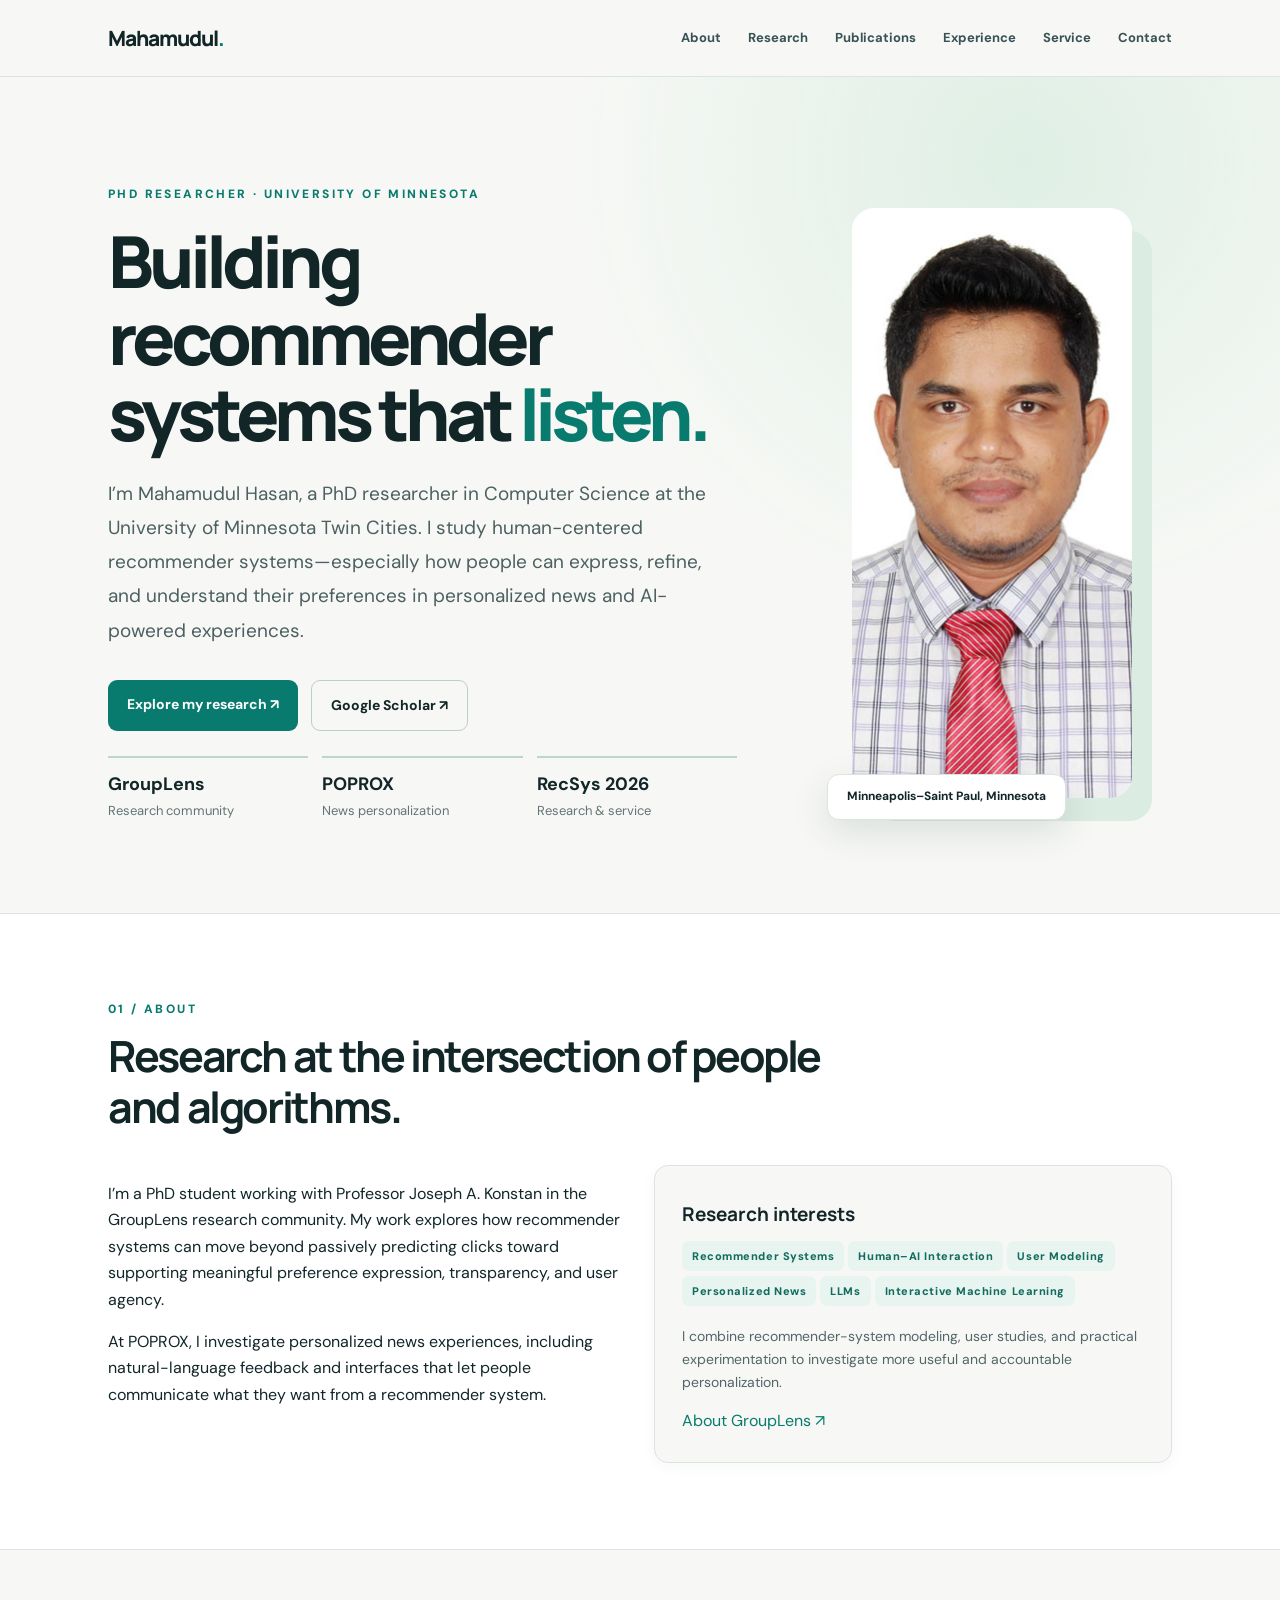
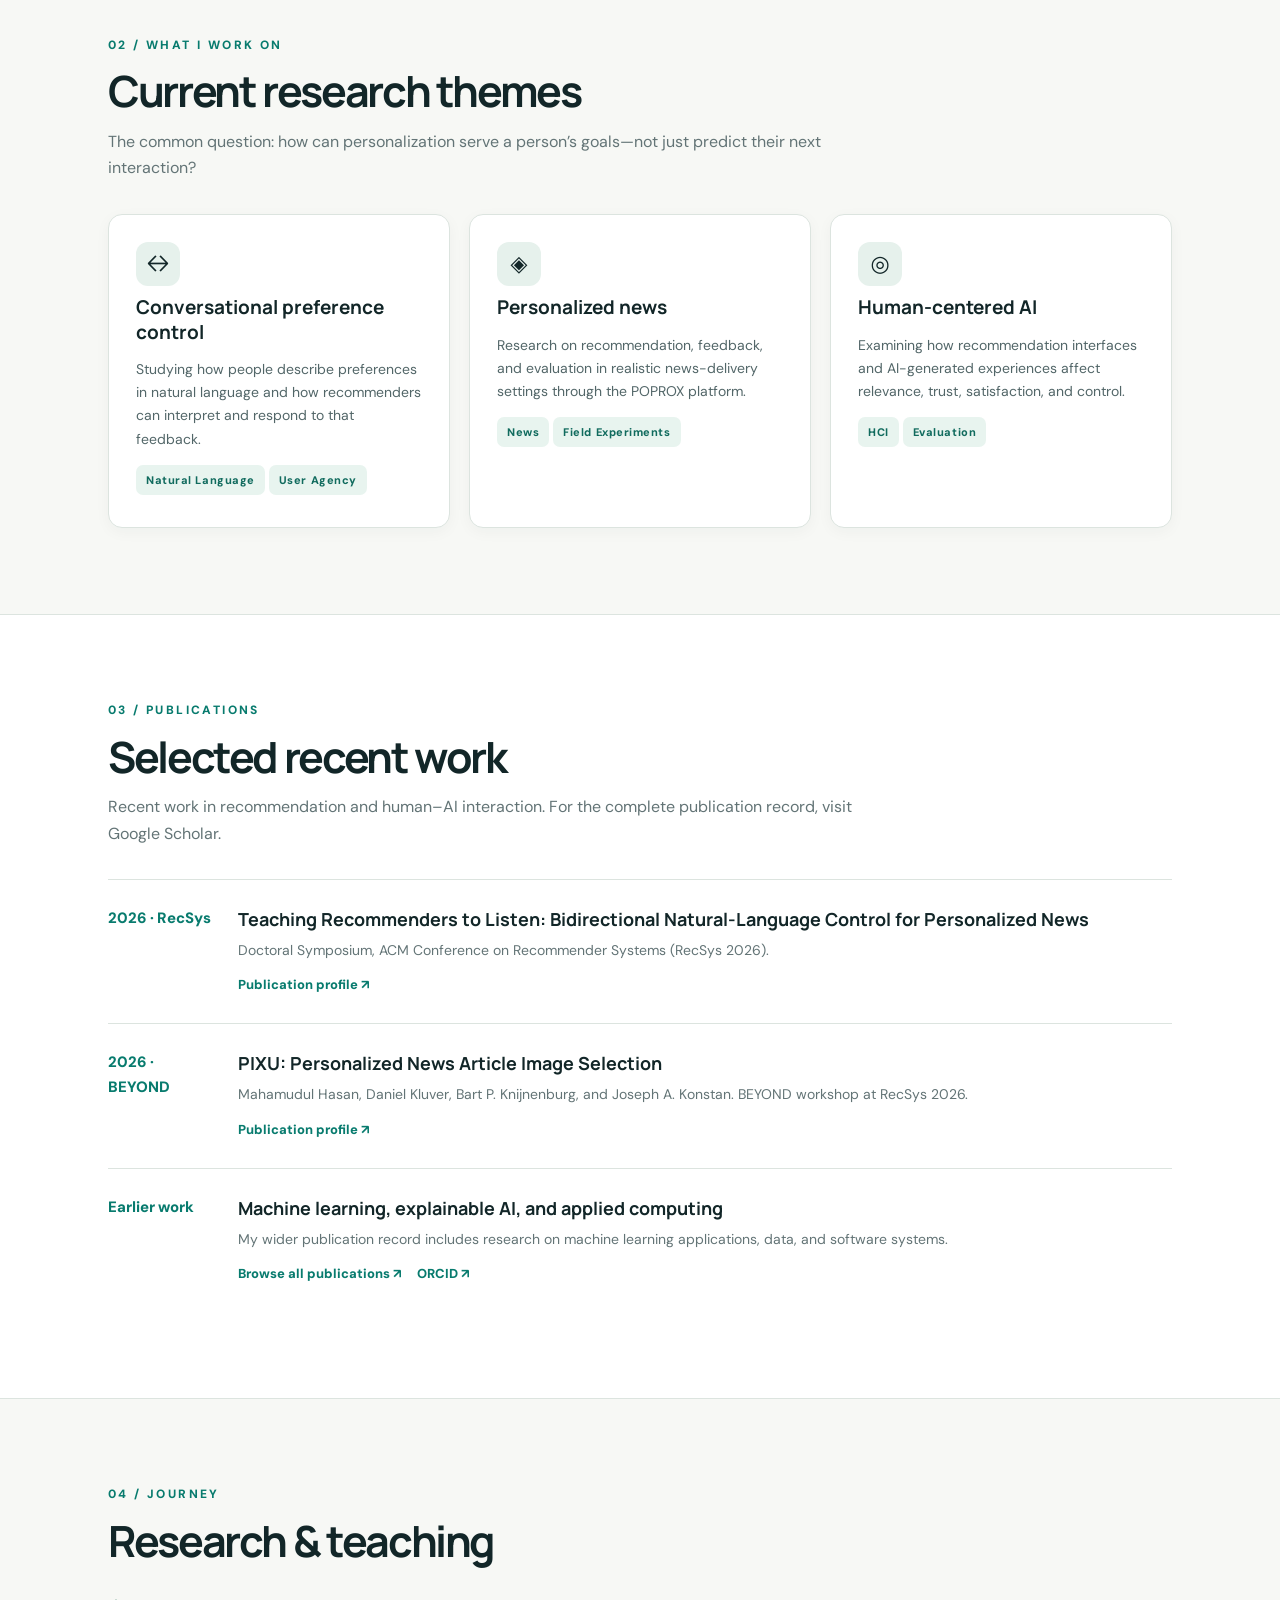
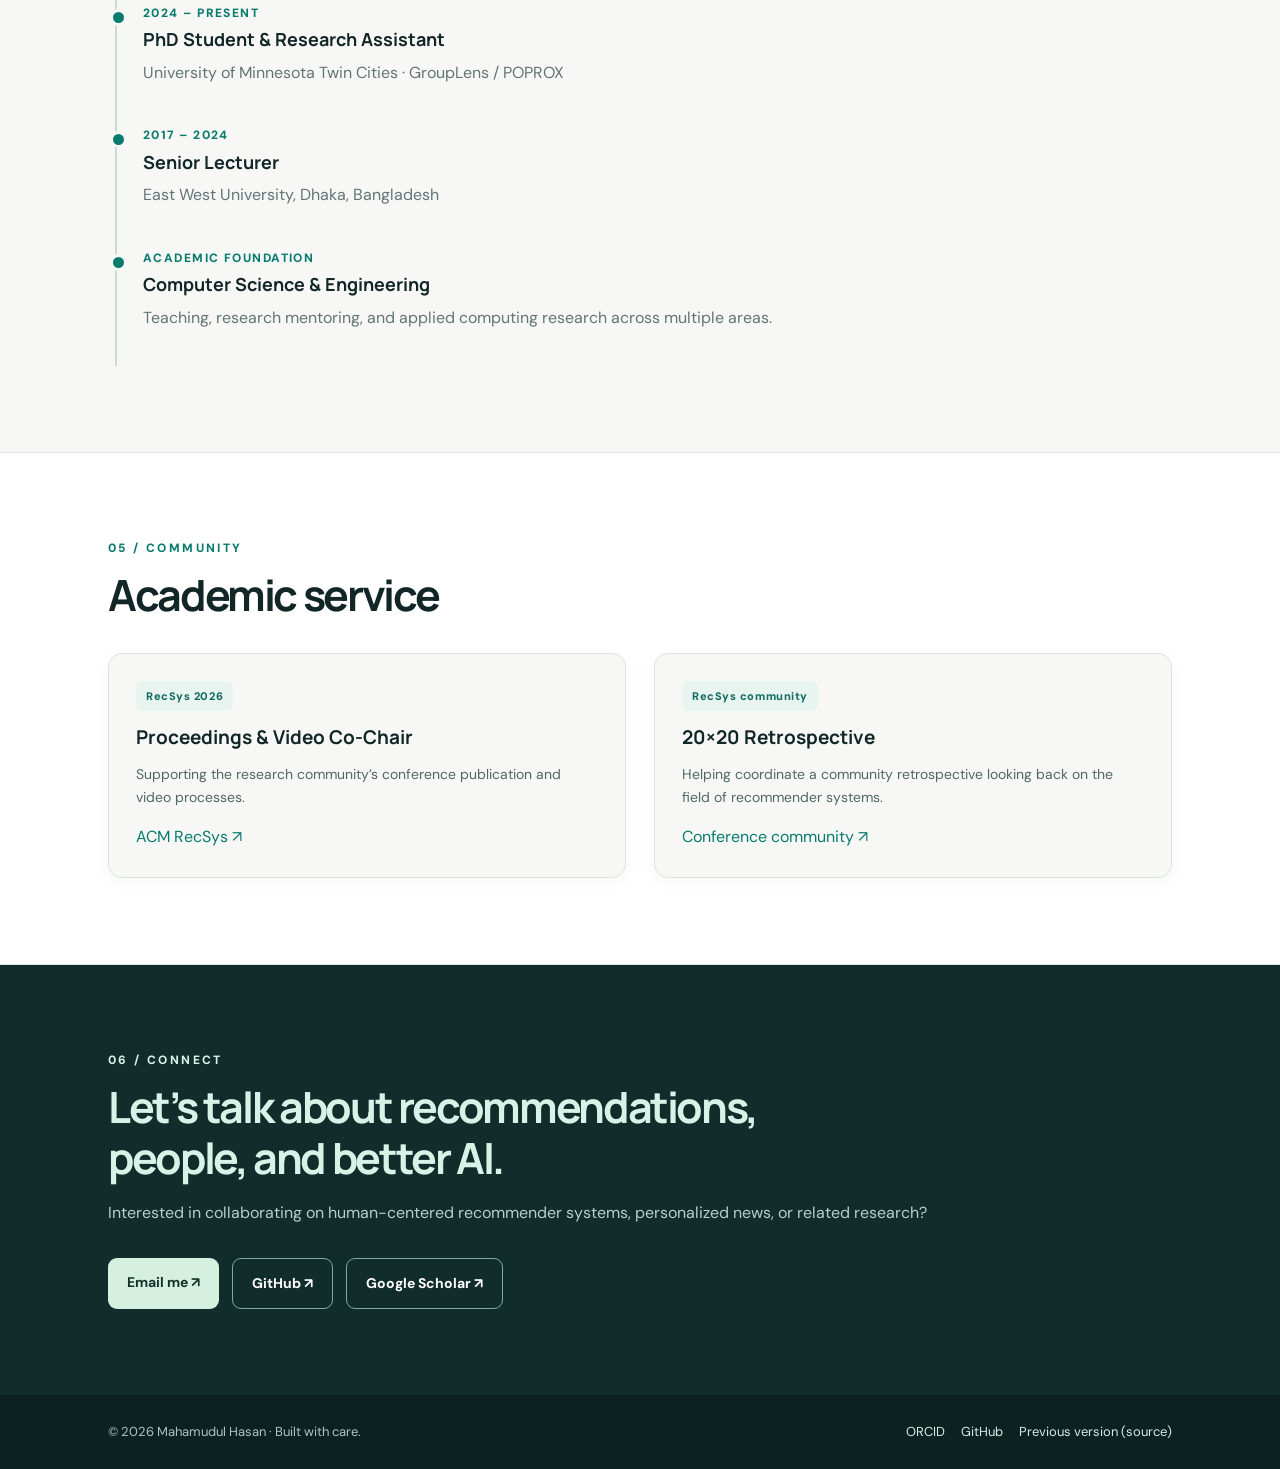
==== commit 4367c9ed: "Refresh academic personal website Co-authored-by: Copilot <223556219+Copilot@users.noreply.github.co" ====
--- a/index.html
+++ b/index.html
@@ -1,2741 +1,24 @@
-<script type="text/javascript">
-        var gk_isXlsx = false;
-        var gk_xlsxFileLookup = {};
-        var gk_fileData = {};
-        function filledCell(cell) {
-          return cell !== '' && cell != null;
-        }
-        function loadFileData(filename) {
-        if (gk_isXlsx && gk_xlsxFileLookup[filename]) {
-            try {
-                var workbook = XLSX.read(gk_fileData[filename], { type: 'base64' });
-                var firstSheetName = workbook.SheetNames[0];
-                var worksheet = workbook.Sheets[firstSheetName];
-
-                // Convert sheet to JSON to filter blank rows
-                var jsonData = XLSX.utils.sheet_to_json(worksheet, { header: 1, blankrows: false, defval: '' });
-                // Filter out blank rows (rows where all cells are empty, null, or undefined)
-                var filteredData = jsonData.filter(row => row.some(filledCell));
-
-                // Heuristic to find the header row by ignoring rows with fewer filled cells than the next row
-                var headerRowIndex = filteredData.findIndex((row, index) =>
-                  row.filter(filledCell).length >= filteredData[index + 1]?.filter(filledCell).length
-                );
-                // Fallback
-                if (headerRowIndex === -1 || headerRowIndex > 25) {
-                  headerRowIndex = 0;
-                }
-
-                // Convert filtered JSON back to CSV
-                var csv = XLSX.utils.aoa_to_sheet(filteredData.slice(headerRowIndex)); // Create a new sheet from filtered array of arrays
-                csv = XLSX.utils.sheet_to_csv(csv, { header: 1 });
-                return csv;
-            } catch (e) {
-                console.error(e);
-                return "";
-            }
-        }
-        return gk_fileData[filename] || "";
-        }
-        </script><!DOCTYPE html>
+<!doctype html>
 <html lang="en">
 <head>
-  <meta charset="UTF-8">
-  <meta name="viewport" content="width=device-width, initial-scale=1.0">
-  <title>Mahamudul Hasan - Portfolio</title>
-  <!-- Tailwind CSS CDN -->
-  <script src="https://cdn.tailwindcss.com"></script>
-  <!-- AOS (Animate on Scroll) -->
-  <link href="https://unpkg.com/aos@2.3.1/dist/aos.css" rel="stylesheet">
-  <!-- Chart.js CDN -->
-  <script src="https://cdn.jsdelivr.net/npm/chart.js"></script>
-  <!-- Font Awesome for Icons -->
-  <link rel="stylesheet" href="https://cdnjs.cloudflare.com/ajax/libs/font-awesome/6.4.2/css/all.min.css">
-  <!-- Academicons for Academic Icons -->
-  <link rel="stylesheet" href="https://cdn.jsdelivr.net/gh/jpswalsh/academicons@1/css/academicons.min.css">
-  <style>
-    /* Root variables for consistent theming */
-    :root {
-      --primary: #6366f1;
-      --primary-light: #818cf8;
-      --primary-dark: #4f46e5;
-      --secondary: #8b5cf6;
-      --accent: #ec4899;
-      --bg-primary: #ffffff;
-      --bg-secondary: #f9fafb;
-      --bg-accent: #f3f4f6;
-      --text-primary: #111827;
-      --text-secondary: #6b7280;
-      --border-light: #e5e7eb;
-      --shadow-sm: 0 1px 3px 0 rgba(0, 0, 0, 0.1), 0 1px 2px 0 rgba(0, 0, 0, 0.06);
-      --shadow-md: 0 4px 6px -1px rgba(0, 0, 0, 0.1), 0 2px 4px -1px rgba(0, 0, 0, 0.06);
-      --shadow-lg: 0 10px 15px -3px rgba(0, 0, 0, 0.1), 0 4px 6px -2px rgba(0, 0, 0, 0.05);
-      --shadow-xl: 0 20px 25px -5px rgba(0, 0, 0, 0.1), 0 10px 10px -5px rgba(0, 0, 0, 0.04);
-    }
-    
-    body {
-      font-family: 'Inter', -apple-system, BlinkMacSystemFont, 'Segoe UI', Roboto, Oxygen, Ubuntu, Cantarell, sans-serif;
-      background: var(--bg-secondary);
-      color: var(--text-primary);
-      scroll-behavior: smooth;
-      line-height: 1.6;
-    }
-    .navbar {
-      transition: all 0.4s cubic-bezier(0.4, 0, 0.2, 1);
-      position: relative;
-    }
-    .navbar::after {
-      content: '';
-      position: absolute;
-      bottom: 0;
-      left: 0;
-      height: 3px;
-      background: linear-gradient(90deg, #6366f1, #a78bfa, #ec4899);
-      width: 0%;
-      transition: width 0.3s ease;
-    }
-    .navbar.scrolled {
-      background-color: rgba(255, 255, 255, 0.98);
-      box-shadow: 0 4px 6px -1px rgba(0, 0, 0, 0.1), 0 2px 4px -1px rgba(0, 0, 0, 0.06);
-      backdrop-filter: blur(20px);
-      border-bottom-color: rgba(229, 231, 235, 1);
-    }
-    .navbar.scrolled::after {
-      width: var(--scroll-progress, 0%);
-    }
-    .card {
-      transition: transform 0.4s cubic-bezier(0.4, 0, 0.2, 1), box-shadow 0.4s cubic-bezier(0.4, 0, 0.2, 1);
-      position: relative;
-      overflow: hidden;
-    }
-    .card::before {
-      content: '';
-      position: absolute;
-      top: 0;
-      left: -100%;
-      width: 100%;
-      height: 100%;
-      background: linear-gradient(90deg, transparent, rgba(255,255,255,0.3), transparent);
-      transition: left 0.6s;
-    }
-    .card:hover::before {
-      left: 100%;
-    }
-    .card:hover {
-      transform: translateY(-8px) scale(1.02);
-      box-shadow: var(--shadow-xl);
-    }
-    .timeline::before {
-      content: '';
-      position: absolute;
-      top: 0;
-      left: 50%;
-      width: 4px;
-      height: 100%;
-      background: linear-gradient(180deg, #6366f1, #a78bfa, #ec4899);
-      transform: translateX(-50%);
-      border-radius: 2px;
-      box-shadow: 0 0 20px rgba(99, 102, 241, 0.4);
-    }
-    .timeline-item:nth-child(odd) .card {
-      margin-left: 50%;
-      padding-left: 20px;
-    }
-    .timeline-item:nth-child(even) .card {
-      margin-right: 50%;
-      padding-right: 20px;
-    }
-    @media (max-width: 768px) {
-      .timeline::before {
-        left: 20px;
-      }
-      .timeline-item:nth-child(odd) .card,
-      .timeline-item:nth-child(even) .card {
-        margin-left: 40px;
-        margin-right: 20px;
-        padding-left: 0;
-        padding-right: 0;
-      }
-      h1 {
-        font-size: 2.5rem !important;
-      }
-      h2 {
-        font-size: 2rem !important;
-      }
-      h3 {
-        font-size: 1.25rem !important;
-      }
-    }
-    .filter-btn {
-      position: relative;
-      overflow: hidden;
-      transition: all 0.3s cubic-bezier(0.4, 0, 0.2, 1);
-    }
-    .filter-btn::before {
-      content: '';
-      position: absolute;
-      top: 50%;
-      left: 50%;
-      width: 0;
-      height: 0;
-      border-radius: 50%;
-      background: rgba(99, 102, 241, 0.1);
-      transform: translate(-50%, -50%);
-      transition: width 0.6s, height 0.6s;
-    }
-    .filter-btn:hover::before {
-      width: 300px;
-      height: 300px;
-    }
-    .filter-btn.active {
-      background: linear-gradient(135deg, #6366f1, #a78bfa);
-      color: white;
-      box-shadow: var(--shadow-md);
-      transform: scale(1.05);
-    }
-    .student-list {
-      column-count: 3;
-      column-gap: 2rem;
-      column-rule: 1px solid #e5e7eb;
-    }
-
-    @media (max-width: 768px) {
-      .student-list {
-        column-count: 1;
-      }
-      :root {
-        font-size: 14px;
-      }
-      .scroll-to-top {
-        bottom: 1rem;
-        right: 1rem;
-        width: 3rem;
-        height: 3rem;
-      }
-    }
-    
-    @media (min-width: 769px) and (max-width: 1024px) {
-      .student-list {
-        column-count: 2;
-      }
-    }
-
-    /* Enhanced Animations */
-    @keyframes float {
-      0%, 100% { transform: translateY(0px); }
-      50% { transform: translateY(-10px); }
-    }
-
-    @keyframes pulse-glow {
-      0%, 100% { 
-        box-shadow: 0 0 20px rgba(99, 102, 241, 0.3);
-        transform: scale(1);
-      }
-      50% { 
-        box-shadow: 0 0 40px rgba(99, 102, 241, 0.6);
-        transform: scale(1.05);
-      }
-    }
-
-    @keyframes slide-in-left {
-      from {
-        opacity: 0;
-        transform: translateX(-50px);
-      }
-      to {
-        opacity: 1;
-        transform: translateX(0);
-      }
-    }
-
-    @keyframes slide-in-right {
-      from {
-        opacity: 0;
-        transform: translateX(50px);
-      }
-      to {
-        opacity: 1;
-        transform: translateX(0);
-      }
-    }
-
-    @keyframes fade-in-up {
-      from {
-        opacity: 0;
-        transform: translateY(30px);
-      }
-      to {
-        opacity: 1;
-        transform: translateY(0);
-      }
-    }
-
-    @keyframes rotate-slow {
-      from { transform: rotate(0deg); }
-      to { transform: rotate(360deg); }
-    }
-
-    @keyframes shimmer {
-      0% { background-position: -200% 0; }
-      100% { background-position: 200% 0; }
-    }
-
-    /* Enhanced Card Animations */
-    .enhanced-card {
-      transition: all 0.4s cubic-bezier(0.4, 0, 0.2, 1);
-      position: relative;
-      overflow: hidden;
-    }
-
-    .enhanced-card::before {
-      content: '';
-      position: absolute;
-      top: 0;
-      left: -100%;
-      width: 100%;
-      height: 100%;
-      background: linear-gradient(90deg, transparent, rgba(255,255,255,0.2), transparent);
-      transition: left 0.5s;
-    }
-
-    .enhanced-card:hover::before {
-      left: 100%;
-    }
-
-    .enhanced-card:hover {
-      transform: translateY(-8px) scale(1.02);
-      box-shadow: 0 20px 40px rgba(99, 102, 241, 0.3);
-    }
-
-    /* Floating Animation for Icons */
-    .floating-icon {
-      animation: float 3s ease-in-out infinite;
-    }
-
-    /* Pulse Glow for Important Elements */
-    .pulse-glow {
-      animation: pulse-glow 2s ease-in-out infinite;
-    }
-
-    /* Shimmer Effect for Loading States */
-    .shimmer {
-      background: linear-gradient(90deg, #f0f0f0 25%, #e0e0e0 50%, #f0f0f0 75%);
-      background-size: 200% 100%;
-      animation: shimmer 1.5s infinite;
-    }
-
-    /* Enhanced Button Animations */
-    .enhanced-btn {
-      transition: all 0.3s cubic-bezier(0.4, 0, 0.2, 1);
-      position: relative;
-      overflow: hidden;
-    }
-
-    .enhanced-btn::before {
-      content: '';
-      position: absolute;
-      top: 50%;
-      left: 50%;
-      width: 0;
-      height: 0;
-      background: rgba(255, 255, 255, 0.3);
-      border-radius: 50%;
-      transform: translate(-50%, -50%);
-      transition: width 0.6s ease-out, height 0.6s ease-out;
-    }
-
-    .enhanced-btn:hover::before {
-      width: 400px;
-      height: 400px;
-    }
-
-    .enhanced-btn:hover {
-      transform: translateY(-3px);
-      box-shadow: var(--shadow-xl);
-    }
-    
-    .enhanced-btn:active {
-      transform: translateY(-1px);
-    }
-
-    /* Scroll-triggered animations */
-    .scroll-fade-in {
-      opacity: 1;
-      transform: translateY(0);
-      transition: all 0.6s ease-out;
-    }
-
-    .scroll-fade-in.animate {
-      opacity: 0;
-      transform: translateY(30px);
-    }
-
-    .scroll-fade-in.animate.visible {
-      opacity: 1;
-      transform: translateY(0);
-    }
-
-    /* Parallax effect for background elements */
-    .parallax-bg {
-      transform: translateZ(0);
-      will-change: transform;
-    }
-
-    /* Enhanced particle system */
-    .particle {
-      position: absolute;
-      border-radius: 50%;
-      pointer-events: none;
-      animation: float 6s ease-in-out infinite;
-    }
-
-    /* Gradient text animation */
-    .gradient-text {
-      background: linear-gradient(45deg, #4f46e5, #7c3aed, #ec4899, #4f46e5);
-      background-size: 400% 400%;
-      animation: gradient-shift 3s ease infinite;
-      -webkit-background-clip: text;
-      -webkit-text-fill-color: transparent;
-      background-clip: text;
-    }
-
-    @keyframes gradient-shift {
-      0%, 100% { background-position: 0% 50%; }
-      50% { background-position: 100% 50%; }
-    }
-    
-    /* Scroll to top button */
-    .scroll-to-top {
-      position: fixed;
-      bottom: 2rem;
-      right: 2rem;
-      width: 3.5rem;
-      height: 3.5rem;
-      background: var(--primary-gradient);
-      color: white;
-      border-radius: 50%;
-      display: flex;
-      align-items: center;
-      justify-content: center;
-      cursor: pointer;
-      opacity: 0;
-      visibility: hidden;
-      transition: all 0.4s cubic-bezier(0.4, 0, 0.2, 1);
-      box-shadow: var(--shadow-lg);
-      z-index: 1000;
-    }
-    .scroll-to-top.visible {
-      opacity: 1;
-      visibility: visible;
-    }
-    .scroll-to-top:hover {
-      transform: translateY(-5px) scale(1.1);
-      box-shadow: var(--shadow-xl);
-    }
-
-    /* Enhanced mobile menu animation */
-    .mobile-menu-slide {
-      transform: translateX(-100%);
-      transition: transform 0.3s cubic-bezier(0.4, 0, 0.2, 1);
-    }
-
-    .mobile-menu-slide.open {
-      transform: translateX(0);
-    }
-
-    /* Loading animation for charts */
-    .chart-loading {
-      position: relative;
-      overflow: hidden;
-    }
-
-    .chart-loading::after {
-      content: '';
-      position: absolute;
-      top: 0;
-      left: -100%;
-      width: 100%;
-      height: 100%;
-      background: linear-gradient(90deg, transparent, rgba(255,255,255,0.4), transparent);
-      animation: shimmer 1.5s infinite;
-    }
-  </style>
+<meta charset="utf-8"><meta name="viewport" content="width=device-width,initial-scale=1">
+<title>Mahamudul Hasan | Human-Centered Recommender Systems Researcher</title>
+<meta name="description" content="Mahamudul Hasan is a PhD researcher at the University of Minnesota studying human-centered recommender systems, personalized news and user control.">
+<meta name="theme-color" content="#f7f8f5"><meta property="og:title" content="Mahamudul Hasan | Research & Publications"><meta property="og:description" content="Human-centered recommender systems, personalized news and AI-powered interaction."><meta property="og:type" content="website"><meta property="og:image" content="https://mahamudul.pp.ua/profile.jpg">
+<link rel="canonical" href="https://mahamudul.pp.ua/"><link rel="preconnect" href="https://fonts.googleapis.com"><link rel="preconnect" href="https://fonts.gstatic.com" crossorigin><link href="https://fonts.googleapis.com/css2?family=DM+Sans:wght@400;500;600;700&family=Manrope:wght@400;500;600;700;800&display=swap" rel="stylesheet">
+<style>
+:root{--bg:#f7f8f5;--paper:#fff;--ink:#122628;--muted:#637476;--line:#dce4df;--teal:#087b6e;--tint:#e8f4ef;--gold:#e3ac58}*{box-sizing:border-box}html{scroll-behavior:smooth}body{margin:0;background:var(--bg);color:var(--ink);font-family:'DM Sans',system-ui,sans-serif;line-height:1.65}h1,h2,h3,.brand{font-family:Manrope,system-ui,sans-serif}a{color:var(--teal);text-decoration:none}a:hover{text-decoration:underline}a:focus-visible,button:focus-visible{outline:3px solid var(--teal);outline-offset:4px}img{max-width:100%}.wrap{max-width:1120px;padding:0 28px;margin:auto}.site-header{position:sticky;top:0;background:rgba(247,248,245,.94);backdrop-filter:blur(16px);z-index:5;border-bottom:1px solid var(--line)}.header-row{display:flex;align-items:center;justify-content:space-between;gap:20px;min-height:76px}.brand{font-weight:800;letter-spacing:-.05em;color:var(--ink);font-size:21px}.brand span{color:var(--teal)}nav{display:flex;gap:27px;align-items:center}nav a{font-size:13px;font-weight:700;color:#385255}nav a:hover{color:var(--teal)}.menu-toggle{display:none;background:none;border:1px solid var(--line);border-radius:8px;padding:7px 12px;font-size:18px}.hero{padding:108px 0 92px;background:radial-gradient(circle at 80% 10%,#dfefe5 0,transparent 36%),var(--bg)}.hero-grid{display:grid;grid-template-columns:1.4fr .8fr;align-items:center;gap:75px}.eyebrow{font-size:12px;text-transform:uppercase;letter-spacing:.2em;font-weight:800;color:var(--teal)}h1{font-size:clamp(42px,5.6vw,72px);line-height:1.07;letter-spacing:-.07em;margin:18px 0 24px;font-weight:800}h1 em{font-style:normal;color:var(--teal)}.lead{font-size:19px;color:#4c6061;max-width:680px;line-height:1.8}.buttons{display:flex;gap:13px;flex-wrap:wrap;margin-top:32px}.btn{border-radius:9px;background:var(--teal);color:white;padding:13px 19px;font-size:14px;font-weight:700;display:inline-block}.btn:hover{background:#075e55;text-decoration:none}.btn.outline{background:transparent;color:var(--ink);border:1px solid #bbcfc8}.btn.outline:hover{background:white}.portrait{position:relative}.portrait img{display:block;width:100%;aspect-ratio:4/4.7;object-fit:cover;border-radius:22px;box-shadow:20px 23px 0 #dbece2}.portrait figcaption{position:absolute;bottom:-22px;left:-25px;background:white;border:1px solid var(--line);padding:12px 19px;border-radius:12px;font-size:12px;font-weight:700;box-shadow:0 12px 35px #173a3020}.section{padding:86px 0;scroll-margin-top:75px}.section.alt{background:#fff;border-block:1px solid var(--line)}.section-head{max-width:750px;margin-bottom:32px}.section h2{font-size:clamp(29px,3.4vw,43px);line-height:1.2;letter-spacing:-.055em;margin:10px 0}.intro{font-size:16px;color:var(--muted);margin:12px 0}.columns{display:grid;grid-template-columns:1fr 1fr;gap:28px}.card{background:white;border:1px solid var(--line);border-radius:14px;padding:27px;box-shadow:0 4px 15px #1d34370a}.alt .card{background:var(--bg)}.card h3{font-size:19px;line-height:1.3;margin:9px 0}.card p{color:#526668;font-size:14px}.tag{display:inline-block;background:var(--tint);color:#116b5e;font-size:11px;font-weight:800;letter-spacing:.05em;padding:6px 10px;border-radius:7px;margin:0 4px 5px 0}.research-grid{display:grid;grid-template-columns:repeat(3,1fr);gap:19px}.research-icon{width:44px;height:44px;border-radius:12px;background:#e6f1ec;display:grid;place-items:center;font-size:22px}.publication{display:grid;grid-template-columns:110px 1fr;gap:20px;border-top:1px solid var(--line);padding:26px 0}.pubyear{font-size:15px;font-weight:800;color:var(--teal)}.publication h3{margin:0 0 6px;font-size:18px;line-height:1.5}.publication p{color:var(--muted);margin:0 0 9px;font-size:14px}.pub-links a{font-size:13px;font-weight:800;margin-right:15px}.timeline{border-left:2px solid #cadbd2;margin-left:7px;padding-left:26px}.timeline article{position:relative;padding:0 0 30px}.timeline article:before{content:'';position:absolute;left:-33px;top:10px;background:var(--teal);width:11px;height:11px;border-radius:50%;border:3px solid var(--bg)}.timeline h3{margin:0;font-size:18px}.timeline p{margin:5px 0;color:var(--muted)}.date{font-size:12px;text-transform:uppercase;letter-spacing:.12em;color:var(--teal);font-weight:800}.stats{display:grid;grid-template-columns:repeat(3,1fr);gap:14px;margin-top:25px}.stat{border-top:2px solid #bcd7c9;padding-top:12px;font-size:13px;color:var(--muted)}.stat strong{display:block;color:var(--ink);font-size:18px}.contact{background:#102d2c;color:white}.contact h2,.contact .eyebrow{color:#d8f2e7}.contact p{color:#b4d0ca}.contact .btn{background:#d6f0df;color:#12332d}.contact .btn.outline{background:transparent;border-color:#7eaaa0;color:white}.footer{padding:26px 0;background:#0b2221;color:#aac5c1;font-size:13px}.footer a{color:#d4ede6}.footer-row{display:flex;justify-content:space-between;gap:15px;flex-wrap:wrap}.links{display:flex;gap:16px;flex-wrap:wrap}.skip{position:absolute;left:-9999px;top:0}.skip:focus{left:10px;top:10px;z-index:9;background:white;padding:10px}.small{font-size:13px;color:var(--muted)}@media(max-width:800px){.hero{padding:64px 0}.hero-grid{grid-template-columns:1fr;gap:36px}.portrait{max-width:310px;margin:0 auto}.portrait figcaption{left:0}.research-grid{grid-template-columns:1fr}.columns{grid-template-columns:1fr}.section{padding:62px 0}.stats{grid-template-columns:1fr 1fr}nav{display:none;position:absolute;left:0;right:0;top:76px;background:var(--paper);border-bottom:1px solid var(--line);padding:15px 28px;flex-direction:column;align-items:flex-start;gap:13px}nav.open{display:flex}.menu-toggle{display:block}}@media(max-width:520px){.wrap{padding:0 20px}.publication{grid-template-columns:1fr;gap:6px}.hero h1{font-size:43px}.lead{font-size:17px}.stats{grid-template-columns:1fr}}@media(prefers-reduced-motion:reduce){html{scroll-behavior:auto}*{animation:none!important;transition:none!important}}
+</style>
 </head>
-<body class="min-h-screen">
-  <!-- Navbar (Redesigned) -->
-  <nav class="navbar fixed top-0 w-full z-50 bg-white/95 backdrop-blur-lg border-b border-gray-200 shadow-sm transition-all duration-300">
-    <div class="container mx-auto flex justify-between items-center px-6 py-4">
-      <h1 class="text-2xl md:text-3xl font-extrabold bg-gradient-to-r from-indigo-600 to-purple-600 bg-clip-text text-transparent drop-shadow-sm tracking-tight">Mahamudul Hasan</h1>
-      <button id="nav-toggle" class="md:hidden text-indigo-700 focus:outline-none focus:ring-2 focus:ring-indigo-400 p-2 rounded-lg">
-        <i class="fas fa-bars fa-2x"></i>
-      </button>
-      <ul id="nav-menu" class="hidden md:flex space-x-6 text-lg font-medium">
-        <li><a href="#home" class="nav-link">Home</a></li>
-        <li><a href="#about" class="nav-link">About</a></li>
-        <li><a href="#education" class="nav-link">Education</a></li>
-        <li><a href="#experience" class="nav-link">Experience</a></li>
-        <li><a href="#skills" class="nav-link">Skills</a></li>
-        <li><a href="#courses" class="nav-link">Instructor</a></li>
-        <li><a href="#publications" class="nav-link">Publications</a></li>
-        <li><a href="#reviewer" class="nav-link">Reviewer</a></li>
-        <li><a href="#network" class="nav-link">Networking</a></li>
-        <li><a href="#funding" class="nav-link">Funding</a></li>
-        <li><a href="#awards" class="nav-link">Awards</a></li>
-        <li><a href="#contact" class="nav-link">Contact</a></li>
-      </ul>
-    </div>
-    <!-- Mobile Menu -->
-    <div id="mobile-menu" class="md:hidden fixed top-0 left-0 w-full h-full bg-white/95 backdrop-blur-xl z-50 hidden flex-col items-center justify-center transition-opacity duration-300" style="opacity: 0;">
-      <button id="nav-close" class="absolute top-6 right-6 text-indigo-700 focus:outline-none hover:scale-110 transition-transform duration-300"><i class="fas fa-times fa-2x"></i></button>
-      <ul class="flex flex-col space-y-8 text-2xl font-semibold">
-        <li data-aos="fade-down" data-aos-delay="100"><a href="#home" class="nav-link block text-center py-2 px-6 rounded-lg hover:bg-indigo-50 transition-all">Home</a></li>
-        <li data-aos="fade-down" data-aos-delay="150"><a href="#about" class="nav-link block text-center py-2 px-6 rounded-lg hover:bg-indigo-50 transition-all">About</a></li>
-        <li data-aos="fade-down" data-aos-delay="200"><a href="#education" class="nav-link block text-center py-2 px-6 rounded-lg hover:bg-indigo-50 transition-all">Education</a></li>
-        <li data-aos="fade-down" data-aos-delay="250"><a href="#experience" class="nav-link block text-center py-2 px-6 rounded-lg hover:bg-indigo-50 transition-all">Experience</a></li>
-        <li data-aos="fade-down" data-aos-delay="300"><a href="#skills" class="nav-link block text-center py-2 px-6 rounded-lg hover:bg-indigo-50 transition-all">Skills</a></li>
-        <li data-aos="fade-down" data-aos-delay="350"><a href="#courses" class="nav-link block text-center py-2 px-6 rounded-lg hover:bg-indigo-50 transition-all">Instructor</a></li>
-        <li data-aos="fade-down" data-aos-delay="400"><a href="#publications" class="nav-link block text-center py-2 px-6 rounded-lg hover:bg-indigo-50 transition-all">Publications</a></li>
-        <li data-aos="fade-down" data-aos-delay="450"><a href="#reviewer" class="nav-link block text-center py-2 px-6 rounded-lg hover:bg-indigo-50 transition-all">Reviewer</a></li>
-        <li data-aos="fade-down" data-aos-delay="500"><a href="#network" class="nav-link block text-center py-2 px-6 rounded-lg hover:bg-indigo-50 transition-all">Network</a></li>
-        <li data-aos="fade-down" data-aos-delay="550"><a href="#funding" class="nav-link block text-center py-2 px-6 rounded-lg hover:bg-indigo-50 transition-all">Funding</a></li>
-        <li data-aos="fade-down" data-aos-delay="600"><a href="#awards" class="nav-link block text-center py-2 px-6 rounded-lg hover:bg-indigo-50 transition-all">Awards</a></li>
-        <li data-aos="fade-down" data-aos-delay="650"><a href="#contact" class="nav-link block text-center py-2 px-6 rounded-lg hover:bg-indigo-50 transition-all">Contact</a></li>
-      </ul>
-    </div>
-  </nav>
-
-  <style>
-    .nav-link {
-      position: relative;
-      color: #4f46e5;
-      transition: all 0.3s cubic-bezier(0.4, 0, 0.2, 1);
-      padding-bottom: 4px;
-      font-weight: 500;
-    }
-    .nav-link::after {
-      content: '';
-      position: absolute;
-      left: 0; right: 0; bottom: 0;
-      height: 3px;
-      background: linear-gradient(90deg, #6366f1 0%, #a78bfa 100%);
-      border-radius: 2px;
-      transform: scaleX(0);
-      transition: transform 0.3s cubic-bezier(0.4, 0, 0.2, 1);
-      box-shadow: 0 2px 8px rgba(99, 102, 241, 0.3);
-    }
-    .nav-link:hover, .nav-link:focus {
-      color: #7c3aed;
-      transform: translateY(-2px);
-    }
-    .nav-link:hover::after, .nav-link:focus::after, .nav-link.active-section::after {
-      transform: scaleX(1);
-    }
-    .nav-link.active-section {
-      color: #7c3aed;
-      font-weight: 600;
-    }
-  </style>
-
-  <script>
-    // Wait for DOM to be loaded before initializing
-    document.addEventListener('DOMContentLoaded', function() {
-      // Initialize AOS with enhanced settings
-      if (typeof AOS !== 'undefined') {
-        AOS.init({
-          duration: 1000,
-          easing: 'ease-out-cubic',
-          once: true,
-          mirror: false,
-          offset: 120,
-          delay: 50,
-          anchorPlacement: 'top-bottom'
-        });
-      }
-
-      // Enhanced Navbar scroll effect with progress indicator
-      window.addEventListener('scroll', () => {
-        const navbar = document.querySelector('.navbar');
-        const scrollTop = window.pageYOffset || document.documentElement.scrollTop;
-        const scrollHeight = document.documentElement.scrollHeight - document.documentElement.clientHeight;
-        const scrollProgress = (scrollTop / scrollHeight) * 100;
-        
-        navbar.style.setProperty('--scroll-progress', scrollProgress + '%');
-        
-        if (window.scrollY > 50) {
-          navbar.classList.add('scrolled');
-        } else {
-          navbar.classList.remove('scrolled');
-        }
-      });
-
-      // Smooth scrolling for nav links with enhanced behavior
-      document.querySelectorAll('a[href^="#"]').forEach(anchor => {
-        anchor.addEventListener('click', function (e) {
-          e.preventDefault();
-          const target = document.querySelector(this.getAttribute('href'));
-          if (target) {
-            target.scrollIntoView({
-              behavior: 'smooth',
-              block: 'start'
-            });
-          }
-        });
-      });
-
-      // Enhanced Mobile menu toggle with better animations
-      const navToggle = document.getElementById('nav-toggle');
-      const navMenu = document.getElementById('nav-menu');
-      const mobileMenu = document.getElementById('mobile-menu');
-      const navClose = document.getElementById('nav-close');
-      
-      if (navToggle && mobileMenu && navClose) {
-        const openMenu = () => {
-          mobileMenu.classList.remove('hidden');
-          setTimeout(() => {
-            mobileMenu.classList.add('flex');
-            mobileMenu.style.opacity = '1';
-            document.body.style.overflow = 'hidden';
-          }, 10);
-        };
-        
-        const closeMenu = () => {
-          mobileMenu.style.opacity = '0';
-          setTimeout(() => {
-            mobileMenu.classList.add('hidden');
-            mobileMenu.classList.remove('flex');
-            document.body.style.overflow = '';
-          }, 300);
-        };
-        
-        navToggle.addEventListener('click', openMenu);
-        navClose.addEventListener('click', closeMenu);
-        
-        // Close mobile menu on link click with smooth transition
-        mobileMenu.querySelectorAll('a').forEach(link => {
-          link.addEventListener('click', closeMenu);
-        });
-        
-        // Close on escape key
-        document.addEventListener('keydown', (e) => {
-          if (e.key === 'Escape' && !mobileMenu.classList.contains('hidden')) {
-            closeMenu();
-          }
-        });
-      }
-
-      // Enhanced particle system for hero section with improved performance
-      const canvas = document.getElementById('heroParticles');
-      if (canvas) {
-        const ctx = canvas.getContext('2d');
-        let particles = [];
-        const colors = ['#6366f1', '#8b5cf6', '#a78bfa', '#c084fc', '#ec4899', '#f472b6'];
-        
-        function resize() {
-          canvas.width = window.innerWidth;
-          canvas.height = document.getElementById('home').offsetHeight;
-        }
-        
-        function createParticles() {
-          particles = [];
-          const particleCount = Math.min(80, Math.floor(canvas.width / 15));
-          
-          for (let i = 0; i < particleCount; i++) {
-            particles.push({
-              x: Math.random() * canvas.width,
-              y: Math.random() * canvas.height,
-              r: Math.random() * 4 + 1,
-              dx: (Math.random() - 0.5) * 1.2,
-              dy: (Math.random() - 0.5) * 1.2,
-              color: colors[Math.floor(Math.random() * colors.length)],
-              opacity: Math.random() * 0.6 + 0.3,
-              pulse: Math.random() * 0.02 + 0.01,
-              originalR: Math.random() * 4 + 1
-            });
-          }
-        }
-        
-        function drawParticles() {
-          ctx.clearRect(0, 0, canvas.width, canvas.height);
-          
-          for (const p of particles) {
-            ctx.beginPath();
-            ctx.arc(p.x, p.y, p.r, 0, 2 * Math.PI);
-            const alpha = Math.floor(p.opacity * 255).toString(16).padStart(2, '0');
-            ctx.fillStyle = p.color + alpha;
-            ctx.shadowColor = p.color;
-            ctx.shadowBlur = 15;
-            ctx.fill();
-            ctx.shadowBlur = 0;
-            
-            // Enhanced pulsing effect
-            p.r = p.originalR + Math.sin(Date.now() * p.pulse) * 1.5;
-          }
-        }
-        
-        function updateParticles() {
-          for (const p of particles) {
-            p.x += p.dx;
-            p.y += p.dy;
-            
-            // Smooth boundary bouncing
-            if (p.x < 0 || p.x > canvas.width) {
-              p.dx *= -1;
-              p.x = Math.max(0, Math.min(canvas.width, p.x));
-            }
-            if (p.y < 0 || p.y > canvas.height) {
-              p.dy *= -1;
-              p.y = Math.max(0, Math.min(canvas.height, p.y));
-            }
-          }
-        }
-        
-        function animate() {
-          drawParticles();
-          updateParticles();
-          requestAnimationFrame(animate);
-        }
-        
-        let resizeTimeout;
-        window.addEventListener('resize', () => {
-          clearTimeout(resizeTimeout);
-          resizeTimeout = setTimeout(() => {
-            resize();
-            createParticles();
-          }, 250);
-        });
-        
-        resize();
-        createParticles();
-        animate();
-      }
-
-      // Enhanced Skills Chart with better animations
-      const skillsCtx = document.getElementById('skillsChart');
-      if (skillsCtx && typeof Chart !== 'undefined') {
-        new Chart(skillsCtx, {
-          type: 'radar',
-          data: {
-            labels: ['Python', 'Java', 'SQL', 'JavaScript', 'R', 'C'],
-            datasets: [{
-              label: 'Proficiency',
-              data: [95, 90, 85, 80, 75, 70],
-              backgroundColor: 'rgba(79, 70, 229, 0.2)',
-              borderColor: '#4f46e5',
-              borderWidth: 3,
-              pointBackgroundColor: '#4f46e5',
-              pointBorderColor: '#fff',
-              pointBorderWidth: 2,
-              pointRadius: 6
-            }]
-          },
-          options: {
-            responsive: true,
-            maintainAspectRatio: false,
-            scales: {
-              r: {
-                beginAtZero: true,
-                max: 100,
-                ticks: {
-                  stepSize: 20,
-                  color: '#6b7280'
-                },
-                grid: {
-                  color: 'rgba(107, 114, 128, 0.2)'
-                },
-                pointLabels: {
-                  color: '#374151',
-                  font: {
-                    size: 14,
-                    weight: 'bold'
-                  }
-                }
-              }
-            },
-            plugins: {
-              legend: { 
-                position: 'top',
-                labels: {
-                  color: '#374151',
-                  font: {
-                    size: 16,
-                    weight: 'bold'
-                  }
-                }
-              }
-            },
-            animation: {
-              duration: 2000,
-              easing: 'easeOutQuart'
-            }
-          }
-        });
-      }
-
-      // Enhanced Courses Chart with better styling
-      const coursesCtx = document.getElementById('coursesChart');
-      if (coursesCtx && typeof Chart !== 'undefined') {
-        const coursesData = {
-          Summer_2015: ['Data Mining', 'Computer Fundamentals'],
-          Fall_2015: ['Computer Fundamentals', 'Operating Systems'],
-          Spring_2016: ['Artificial Intelligence', 'Object Oriented Programming', 'Computer Fundamentals', 'Discrete Mathematics'],
-          Summer_2016: ['Theory of Computations', 'Computer Fundamentals'],
-          Fall_2016: ['Information Retrieval and Recommender Systems', 'Computer Fundamentals'],
-          Spring_2017: ['Data Structure', 'Computer Fundamentals'],
-          Summer_2017: ['Compiler Designs', 'Theory of Computations'],
-          Fall_2017: ['Database Management Systems', 'Advance Database Management Systems'],
-          Spring_2018: ['Database Management Systems', 'Web Programming', 'Computer Fundamentals'],
-          Summer_2018: ['Database Management Systems', 'Web Programming', 'Computer Fundamentals'],
-          Fall_2018: ['Database Management Systems', 'Web Programming', 'Computer Fundamentals'],
-          Spring_2019: ['Database Management Systems', 'Web Programming', 'Computer Fundamentals'],
-          Summer_2019: ['Database Management Systems', 'Web Programming', 'Computer Fundamentals'],
-          Fall_2019: ['Database Management Systems', 'Web Programming', 'Computer Fundamentals'],
-          Spring_2020: ['Web Programming', 'Object Oriented Programming'],
-          Summer_2020: ['Web Programming', 'Object Oriented Programming', 'Structured Programming'],
-          Spring_2021: ['Object Oriented Programming', 'Web Programming'],
-          Summer_2021: ['Object Oriented Programming', 'Web Programming'],
-          Fall_2021: ['Object Oriented Programming', 'Web Programming', 'Database Management Systems'],
-          Spring_2022: ['Object Oriented Programming', 'Web Programming', 'Algorithms'],
-          Summer_2022: ['Object Oriented Programming', 'Web Programming', 'Computer Fundamentals'],
-          Fall_2022: ['Object Oriented Programming', 'Web Programming'],
-          Spring_2023: ['Object Oriented Programming', 'Computer Fundamentals', 'Database Management Systems'],
-          Summer_2023: ['Object Oriented Programming', 'Computer Aided Designs', 'Web Programming'],
-          Fall_2023: ['Object Oriented Programming', 'Computer Aided Designs', 'Web Programming'],
-          Spring_2024: ['Object Oriented Programming', 'Computer Aided Designs', 'Web Programming', 'Differential and Integral Calculus', 'Co-ordinate Geometry and Linear Algebra'],
-          Summer_2024: ['Object Oriented Programming', 'Computer Aided Designs', 'Web Programming']
-        };
-
-        new Chart(coursesCtx, {
-          type: 'bar',
-          data: {
-            labels: Object.keys(coursesData),
-            datasets: [{
-              label: 'Number of Courses',
-              data: Object.values(coursesData).map(courses => courses.length),
-              backgroundColor: 'rgba(79, 70, 229, 0.7)',
-              borderColor: '#4f46e5',
-              borderWidth: 2,
-              borderRadius: 8,
-              hoverBackgroundColor: 'rgba(79, 70, 229, 0.9)',
-              hoverBorderColor: '#3730a3'
-            }]
-          },
-          options: {
-            responsive: true,
-            maintainAspectRatio: false,
-            scales: {
-              y: {
-                beginAtZero: true,
-                title: { 
-                  display: true, 
-                  text: 'Number of Courses',
-                  color: '#374151',
-                  font: {
-                    size: 14,
-                    weight: 'bold'
-                  }
-                },
-                ticks: { 
-                  stepSize: 1,
-                  color: '#6b7280'
-                },
-                grid: {
-                  color: 'rgba(107, 114, 128, 0.2)'
-                }
-              },
-              x: {
-                title: { 
-                  display: true, 
-                  text: 'Semester/Year',
-                  color: '#374151',
-                  font: {
-                    size: 14,
-                    weight: 'bold'
-                  }
-                },
-                ticks: {
-                  color: '#6b7280',
-                  maxRotation: 45
-                },
-                grid: {
-                  color: 'rgba(107, 114, 128, 0.1)'
-                }
-              }
-            },
-            plugins: {
-              legend: { 
-                position: 'top',
-                labels: {
-                  color: '#374151',
-                  font: {
-                    size: 16,
-                    weight: 'bold'
-                  }
-                }
-              },
-              tooltip: {
-                backgroundColor: 'rgba(0, 0, 0, 0.8)',
-                titleColor: '#fff',
-                bodyColor: '#fff',
-                borderColor: '#4f46e5',
-                borderWidth: 1,
-                callbacks: {
-                  label: function(context) {
-                    let label = context.dataset.label || '';
-                    if (label) label += ': ';
-                    label += context.raw;
-                    const semester = context.label.replace('_', ' ');
-                    const courses = coursesData[semester.replace(' ', '_')];
-                    return [label, 'Courses: ' + courses.join(', ')];
-                  }
-                }
-              }
-            },
-            animation: {
-              duration: 2500,
-              easing: 'easeOutQuart'
-            }
-          }
-        });
-      }
-
-      // Enhanced Publication Filter with smooth animations
-      const filterButtons = document.querySelectorAll('.filter-btn');
-      const publications = document.querySelectorAll('.publication');
-
-      filterButtons.forEach(button => {
-        button.addEventListener('click', () => {
-          const filter = button.getAttribute('data-filter');
-          
-          // Update active button with enhanced animation
-          filterButtons.forEach(btn => {
-            btn.classList.remove('active');
-            btn.style.transform = 'scale(1)';
-          });
-          button.classList.add('active');
-          button.style.transform = 'scale(1.05)';
-          
-          // Filter publications with smooth transitions
-          publications.forEach((pub, index) => {
-            if (filter === 'all' || pub.classList.contains(filter)) {
-              pub.style.display = 'block';
-              pub.style.opacity = '0';
-              pub.style.transform = 'translateY(20px)';
-              
-              setTimeout(() => {
-                pub.style.transition = 'all 0.5s ease-out';
-                pub.style.opacity = '1';
-                pub.style.transform = 'translateY(0)';
-              }, index * 100);
-            } else {
-              pub.style.transition = 'all 0.3s ease-out';
-              pub.style.opacity = '0';
-              pub.style.transform = 'translateY(-20px)';
-              setTimeout(() => {
-                pub.style.display = 'none';
-              }, 300);
-            }
-          });
-        });
-      });
-
-      // Scroll-triggered animations for enhanced user experience
-      const observerOptions = {
-        threshold: 0.1,
-        rootMargin: '0px 0px -50px 0px'
-      };
-
-      const observer = new IntersectionObserver((entries) => {
-        entries.forEach(entry => {
-          if (entry.isIntersecting) {
-            entry.target.classList.add('visible');
-          }
-        });
-      }, observerOptions);
-
-      // Observe elements for scroll animations
-      document.querySelectorAll('.scroll-fade-in').forEach(el => {
-        observer.observe(el);
-      });
-
-      // Enhanced floating icons animation
-      document.querySelectorAll('.floating-icon').forEach(icon => {
-        icon.style.animationDelay = Math.random() * 2 + 's';
-      });
-
-      // Add enhanced card effects
-      document.querySelectorAll('.enhanced-card').forEach(card => {
-        card.addEventListener('mouseenter', function() {
-          this.style.transform = 'translateY(-8px) scale(1.02)';
-        });
-        
-        card.addEventListener('mouseleave', function() {
-          this.style.transform = 'translateY(0) scale(1)';
-        });
-      });
-
-      // Enhanced button effects
-      document.querySelectorAll('.enhanced-btn').forEach(btn => {
-        btn.addEventListener('mouseenter', function() {
-          this.style.transform = 'translateY(-2px)';
-        });
-        
-        btn.addEventListener('mouseleave', function() {
-          this.style.transform = 'translateY(0)';
-        });
-      });
-
-      // Scroll to top button
-      const scrollToTopBtn = document.createElement('div');
-      scrollToTopBtn.className = 'scroll-to-top';
-      scrollToTopBtn.innerHTML = '<i class="fas fa-arrow-up"></i>';
-      document.body.appendChild(scrollToTopBtn);
-      
-      scrollToTopBtn.addEventListener('click', () => {
-        window.scrollTo({
-          top: 0,
-          behavior: 'smooth'
-        });
-      });
-      
-      window.addEventListener('scroll', () => {
-        if (window.pageYOffset > 500) {
-          scrollToTopBtn.classList.add('visible');
-        } else {
-          scrollToTopBtn.classList.remove('visible');
-        }
-      });
-      
-      // Active section highlighting in navigation
-      const sections = document.querySelectorAll('section[id]');
-      const navLinks = document.querySelectorAll('.nav-link');
-      
-      function highlightNavigation() {
-        const scrollY = window.pageYOffset;
-        
-        sections.forEach(section => {
-          const sectionHeight = section.offsetHeight;
-          const sectionTop = section.offsetTop - 100;
-          const sectionId = section.getAttribute('id');
-          
-          if (scrollY > sectionTop && scrollY <= sectionTop + sectionHeight) {
-            navLinks.forEach(link => {
-              link.classList.remove('active-section');
-              if (link.getAttribute('href') === '#' + sectionId) {
-                link.classList.add('active-section');
-              }
-            });
-          }
-        });
-      }
-      
-      window.addEventListener('scroll', highlightNavigation);
-      
-      // Performance optimization: Throttle scroll events
-      let ticking = false;
-      function updateOnScroll() {
-        highlightNavigation();
-        ticking = false;
-      }
-
-      window.addEventListener('scroll', () => {
-        if (!ticking) {
-          requestAnimationFrame(updateOnScroll);
-          ticking = true;
-        }
-      });
-
-      // Add loading animation for charts
-      document.querySelectorAll('canvas').forEach(canvas => {
-        canvas.parentElement.classList.add('chart-loading');
-        setTimeout(() => {
-          canvas.parentElement.classList.remove('chart-loading');
-        }, 2000);
-      });
-    });
-  </script>
-
-  <!-- Hero Section (Redesigned) -->
-  <section id="home" class="relative min-h-screen flex items-center justify-center text-center overflow-hidden bg-gradient-to-br from-indigo-50 via-purple-50 to-pink-50">
-    <!-- Animated Gradient/Particles Background -->
-    <div class="absolute inset-0 z-0">
-      <div class="absolute inset-0 bg-gradient-to-br from-indigo-100/40 via-purple-100/40 to-pink-100/40"></div>
-      <canvas id="heroParticles" class="w-full h-full"></canvas>
-    </div>
-    <div class="absolute inset-0 bg-gradient-to-b from-transparent via-white/10 to-white/30 z-0"></div>
-    <div class="relative z-10 container mx-auto px-6" data-aos="fade-up" data-aos-duration="1200">  
-      <div class="mb-8 flex justify-center" data-aos="zoom-in" data-aos-delay="200">
-        <div class="relative">
-          <div class="absolute inset-0 bg-gradient-to-br from-indigo-400 to-purple-400 rounded-full blur-3xl opacity-30 animate-pulse"></div>
-          <img src="https://raw.githubusercontent.com/mahamudul4/mahamudul/refs/heads/main/profile.jpg" alt="Mahamudul Hasan" class="relative w-44 h-44 md:w-56 md:h-56 rounded-full mx-auto border-4 border-white shadow-2xl transition-all duration-500 hover:scale-110" style="box-shadow:0 0 60px 10px rgba(99, 102, 241, 0.2);">
-        </div>
-      </div>
-      <h1 class="text-6xl md:text-8xl font-extrabold mb-6 leading-tight tracking-tight text-gray-900" data-aos="fade-up" data-aos-delay="300" style="text-shadow: 0 2px 4px rgba(0,0,0,0.05);">
-        Mahamudul Hasan
-      </h1>
-      <p class="text-xl md:text-3xl mb-6 font-semibold bg-gradient-to-r from-indigo-600 to-purple-600 bg-clip-text text-transparent leading-relaxed max-w-3xl mx-auto" data-aos="fade-up" data-aos-delay="400">
-        Research Assistant | Senior Lecturer | Recommender Systems Researcher
-      </p>
-      <p class="text-lg md:text-xl mb-10 font-medium text-gray-600" data-aos="fade-up" data-aos-delay="500">
-        Department of Computer Science and Engineering, University of Minnesota, Twin Cities, USA
-      </p>
-      <div class="flex flex-col sm:flex-row justify-center gap-6" data-aos="fade-up" data-aos-delay="600">
-        <a href="#about" class="enhanced-btn bg-gradient-to-r from-indigo-600 to-purple-600 text-white px-10 py-5 rounded-full font-bold text-lg shadow-xl hover:shadow-2xl hover:scale-105 transform transition-all duration-300 ease-in-out focus:outline-none focus:ring-4 focus:ring-indigo-300">
-          <span class="relative z-10">Explore My Work</span>
-        </a>
-        <a href="#contact" class="enhanced-btn bg-white text-indigo-600 border-2 border-indigo-200 px-10 py-5 rounded-full font-bold text-lg shadow-lg hover:shadow-xl hover:bg-indigo-50 hover:scale-105 transform transition-all duration-300 ease-in-out focus:outline-none focus:ring-4 focus:ring-indigo-300">
-          <span class="relative z-10">Get in Touch</span>
-        </a>
-      </div>
-    </div>
-  </section>
-
-  <style>
-    /* Simplified hero background */
-  </style>
-  <!-- End Hero Section -->
-
-  <!-- About Section (Redesigned) -->
-  <section id="about" class="py-24 bg-white relative overflow-hidden">
-    <!-- Background decoration -->
-    <div class="absolute inset-0 bg-gradient-to-br from-indigo-50/30 via-transparent to-purple-50/30"></div>
-    
-    <div class="container mx-auto px-6 relative z-10">
-      <div class="text-center mb-16" data-aos="fade-up">
-        <h2 class="text-5xl md:text-6xl font-extrabold mb-6 bg-gradient-to-r from-indigo-600 via-purple-600 to-pink-600 bg-clip-text text-transparent">
-          About Me
-        </h2>
-        <div class="w-24 h-1.5 bg-gradient-to-r from-indigo-600 to-purple-600 mx-auto rounded-full shadow-lg"></div>
-      </div>
-      
-      <div class="flex flex-col lg:flex-row items-center gap-16">
-        <div class="lg:w-1/2" data-aos="zoom-in" data-aos-delay="200">
-          <div class="relative group">
-            <div class="absolute inset-0 bg-gradient-to-br from-indigo-400 to-purple-400 rounded-3xl blur-2xl opacity-30 group-hover:opacity-50 transition-opacity duration-500"></div>
-            <img src="https://raw.githubusercontent.com/mahamudul4/mahamudul/refs/heads/main/profile.jpg" 
-                 alt="Mahamudul Hasan" 
-                 class="relative w-96 h-96 mx-auto rounded-3xl object-cover shadow-2xl transition-all duration-500 group-hover:scale-105"
-                 style="box-shadow: 0 25px 50px rgba(99, 102, 241, 0.25);">
-            <div class="absolute inset-0 rounded-3xl bg-gradient-to-br from-indigo-500/10 to-purple-500/10 opacity-0 group-hover:opacity-100 transition-opacity duration-500"></div>
-          </div>
-        </div>
-        
-        <div class="lg:w-1/2" data-aos="fade-left" data-aos-delay="400">
-          <div class="bg-white/80 backdrop-blur-xl rounded-3xl p-10 shadow-2xl border border-white/30 hover:shadow-indigo-400/20 transition-all duration-500">
-            <p class="text-lg leading-loose text-gray-700 font-normal">
-              I am a PhD Candidate and Research Assistant in the Department of Computer Science and Engineering at the University of Minnesota, Twin Cities, where I specialize in Recommender Systems and Human-Computer Interactions. My current research focuses on the POPROX News Recommender System and MovieLens Movie Recommender Systems, exploring how AI can enhance personalized content delivery and user experience.
-            </p>
-            <p class="text-lg leading-loose text-gray-700 font-normal mt-4">
-              With over 8 years of teaching and research experience in Bangladesh, I served as a Senior Lecturer at East West University, where I contributed to cutting-edge research in Machine Learning, Computer Vision, and Blockchain technologies. My work has been recognized with prestigious awards including the Best Researcher Award, Best Paper Award at CIIR 2023, and a Publication Award from East West University. I am passionate about leveraging artificial intelligence to solve real-world challenges and advancing the frontiers of academic research.
-            </p>
-          </div>
-        </div>
-      </div>
-    </div>
-  </section>
-
-  <!-- Education Section (Redesigned) -->
-  <section id="education" class="py-24 bg-gray-50 relative overflow-hidden">
-    <!-- Background decoration -->
-    <div class="absolute inset-0 bg-[radial-gradient(circle_at_50%_50%,rgba(99,102,241,0.03)_0%,transparent_70%)]"></div>
-    
-    <div class="container mx-auto px-6 relative z-10">
-      <div class="text-center mb-16" data-aos="fade-up">
-        <h2 class="text-5xl md:text-6xl font-extrabold mb-6 bg-gradient-to-r from-indigo-600 to-purple-600 bg-clip-text text-transparent">
-          Education
-        </h2>
-        <div class="w-24 h-1 bg-gradient-to-r from-indigo-500 to-purple-500 mx-auto rounded-full"></div>
-      </div>
-      
-      <div class="grid grid-cols-1 md:grid-cols-2 gap-10 max-w-6xl mx-auto">
-        <div class="group" data-aos="fade-right" data-aos-delay="200">
-          <div class="card enhanced-card bg-white/85 backdrop-blur-xl rounded-3xl p-10 shadow-2xl border border-white/30 hover:border-indigo-200/50 h-full">
-            <div class="flex items-start gap-5">
-              <div class="w-14 h-14 bg-gradient-to-br from-indigo-500 to-purple-500 rounded-2xl flex items-center justify-center text-white font-bold text-xl shadow-xl group-hover:scale-110 transition-transform duration-300">
-                <i class="fas fa-graduation-cap"></i>
-              </div>
-              <div class="flex-1">
-                <h3 class="text-2xl font-bold text-gray-800 mb-3 group-hover:text-indigo-600 transition-colors">
-                  PhD Candidate, Computer Science and Engineering
-                </h3>
-                <p class="text-indigo-600 font-semibold mb-2 text-lg">University of Minnesota, Twin Cities, USA</p>
-                <p class="text-gray-600 font-medium">Present</p>
-              </div>
-            </div>
-          </div>
-        </div>
-        
-        <div class="group" data-aos="fade-left" data-aos-delay="300">
-          <div class="card enhanced-card bg-white/85 backdrop-blur-xl rounded-3xl p-10 shadow-2xl border border-white/30 hover:border-purple-200/50 h-full">
-            <div class="flex items-start gap-5">
-              <div class="w-14 h-14 bg-gradient-to-br from-purple-500 to-pink-500 rounded-2xl flex items-center justify-center text-white font-bold text-xl shadow-xl group-hover:scale-110 transition-transform duration-300">
-                <i class="fas fa-university"></i>
-              </div>
-              <div class="flex-1">
-                <h3 class="text-2xl font-bold text-gray-800 mb-3 group-hover:text-indigo-600 transition-colors">
-                  M.S., Computer Science and Engineering
-                </h3>
-                <p class="text-indigo-600 font-semibold mb-2 text-lg">University of Minnesota, Twin Cities, USA</p>
-                <p class="text-gray-600 font-medium">2024-2025</p>
-              </div>
-            </div>
-          </div>
-        </div>
-        
-        <div class="group" data-aos="fade-right" data-aos-delay="400">
-          <div class="card enhanced-card bg-white/85 backdrop-blur-xl rounded-3xl p-10 shadow-2xl border border-white/30 hover:border-pink-200/50 h-full">
-            <div class="flex items-start gap-5">
-              <div class="w-14 h-14 bg-gradient-to-br from-pink-500 to-red-500 rounded-2xl flex items-center justify-center text-white font-bold text-xl shadow-xl group-hover:scale-110 transition-transform duration-300">
-                <i class="fas fa-book"></i>
-              </div>
-              <div class="flex-1">
-                <h3 class="text-2xl font-bold text-gray-800 mb-3 group-hover:text-indigo-600 transition-colors">
-                  M.S., Computer Science and Engineering
-                </h3>
-                <p class="text-indigo-600 font-semibold mb-2 text-lg">University of Dhaka, Bangladesh</p>
-                <p class="text-gray-600 font-medium">2014 - 2015</p>
-              </div>
-            </div>
-          </div>
-        </div>
-        
-        <div class="group" data-aos="fade-left" data-aos-delay="500">
-          <div class="card enhanced-card bg-white/85 backdrop-blur-xl rounded-3xl p-10 shadow-2xl border border-white/30 hover:border-red-200/50 h-full">
-            <div class="flex items-start gap-5">
-              <div class="w-14 h-14 bg-gradient-to-br from-red-500 to-orange-500 rounded-2xl flex items-center justify-center text-white font-bold text-xl shadow-xl group-hover:scale-110 transition-transform duration-300">
-                <i class="fas fa-certificate"></i>
-              </div>
-              <div class="flex-1">
-                <h3 class="text-2xl font-bold text-gray-800 mb-3 group-hover:text-indigo-600 transition-colors">
-                  B.Sc., Computer Science and Engineering
-                </h3>
-                <p class="text-indigo-600 font-semibold mb-2 text-lg">University of Dhaka, Bangladesh</p>
-                <p class="text-gray-600 font-medium">2011 - 2014</p>
-              </div>
-            </div>
-          </div>
-        </div>
-      </div>
-    </div>
-  </section>
-
-  <!-- Experience Section (Redesigned) -->
-  <section id="experience" class="py-24 bg-white relative overflow-hidden">
-    <!-- Background decoration -->
-    <div class="absolute inset-0 bg-[radial-gradient(circle_at_50%_50%,rgba(99,102,241,0.02)_0%,transparent_70%)]"></div>
-    
-    <div class="container mx-auto px-6 relative z-10">
-      <div class="text-center mb-16" data-aos="fade-up">
-        <h2 class="text-5xl md:text-6xl font-extrabold mb-6 bg-gradient-to-r from-indigo-600 to-purple-600 bg-clip-text text-transparent">
-          Experience
-        </h2>
-        <div class="w-24 h-1 bg-gradient-to-r from-indigo-500 to-purple-500 mx-auto rounded-full"></div>
-      </div>
-      
-      <div class="relative">
-        <!-- Timeline line -->
-        <div class="absolute left-1/2 transform -translate-x-1/2 w-1 h-full bg-gradient-to-b from-indigo-500 to-purple-500 rounded-full hidden lg:block"></div>
-        
-        <div class="space-y-12">
-          <!-- Experience Item 1 -->
-          <div class="relative group" data-aos="fade-right" data-aos-delay="200">
-            <div class="lg:w-1/2 lg:pr-12">
-              <div class="card enhanced-card bg-white/85 backdrop-blur-xl rounded-3xl p-10 shadow-2xl border border-white/30 hover:border-indigo-200/50">
-                <div class="flex items-start gap-5">
-                  <div class="w-14 h-14 bg-gradient-to-br from-indigo-500 to-purple-500 rounded-2xl flex items-center justify-center text-white font-bold text-xl shadow-xl group-hover:scale-110 transition-transform duration-300">
-                    <i class="fas fa-microscope"></i>
-                  </div>
-                  <div class="flex-1">
-                    <h3 class="text-2xl font-bold text-gray-800 mb-3 group-hover:text-indigo-600 transition-colors">
-                      PhD Candidate and Research Assistant
-                    </h3>
-                    <p class="text-indigo-600 font-semibold mb-3 text-lg">University of Minnesota, Twin Cities, USA</p>
-                    <p class="text-gray-600 mb-4 font-medium">Present</p>
-                    <ul class="list-disc list-inside text-gray-700 space-y-2 leading-relaxed">
-                      <li>Conducting research in Recommender Systems and Human-Computer Interactions.</li>
-                      <li>Working on POPROX News Recommender System and MovieLens Movie Recommender Systems.</li>
-                    </ul>
-                  </div>
-                </div>
-              </div>
-            </div>
-          </div>
-
-          <!-- Experience Item 2 -->
-          <div class="relative group" data-aos="fade-left" data-aos-delay="300">
-            <div class="lg:w-1/2 lg:ml-auto lg:pl-12">
-              <div class="bg-white/80 backdrop-blur-lg rounded-2xl p-8 shadow-xl border border-white/20 hover:shadow-2xl hover:shadow-indigo-400/20 transition-all duration-500 hover:-translate-y-2">
-                <div class="flex items-start gap-4">
-                  <div class="w-12 h-12 bg-gradient-to-br from-purple-500 to-pink-500 rounded-xl flex items-center justify-center text-white font-bold text-lg shadow-lg">
-                    <i class="fas fa-chalkboard-teacher"></i>
-                  </div>
-                  <div class="flex-1">
-                    <h3 class="text-2xl font-bold text-gray-800 mb-2 group-hover:text-indigo-600 transition-colors">
-                      Senior Lecturer (on Study Leave)
-                    </h3>
-                    <p class="text-indigo-600 font-semibold mb-3">East West University, Dhaka, Bangladesh</p>
-                    <p class="text-gray-600 mb-4">Present</p>
-                    <ul class="list-disc list-inside text-gray-700 space-y-2">
-                      <li>on Study Leave for Higher Studies.</li>
-                    </ul>
-                  </div>
-                </div>
-              </div>
-            </div>
-          </div>
-
-          <!-- Experience Item 3 -->
-          <div class="relative group" data-aos="fade-right" data-aos-delay="400">
-            <div class="lg:w-1/2 lg:pr-12">
-              <div class="bg-white/80 backdrop-blur-lg rounded-2xl p-8 shadow-xl border border-white/20 hover:shadow-2xl hover:shadow-indigo-400/20 transition-all duration-500 hover:-translate-y-2">
-                <div class="flex items-start gap-4">
-                  <div class="w-12 h-12 bg-gradient-to-br from-pink-500 to-red-500 rounded-xl flex items-center justify-center text-white font-bold text-lg shadow-lg">
-                    <i class="fas fa-laptop-code"></i>
-                  </div>
-                  <div class="flex-1">
-                    <h3 class="text-2xl font-bold text-gray-800 mb-2 group-hover:text-indigo-600 transition-colors">
-                      Part-Time Senior Lecturer
-                    </h3>
-                    <p class="text-indigo-600 font-semibold mb-3">University of Liberal Arts, Dhaka, Bangladesh</p>
-                    <p class="text-gray-600 mb-4">2024</p>
-                    <ul class="list-disc list-inside text-gray-700 space-y-2">
-                      <li>Taught advanced topics in Computer Science.</li>
-                      <li>Guides Students for Higher Studies.</li>
-                    </ul>
-                  </div>
-                </div>
-              </div>
-            </div>
-          </div>
-
-          <!-- Experience Item 4 -->
-          <div class="relative group" data-aos="fade-left" data-aos-delay="500">
-            <div class="lg:w-1/2 lg:ml-auto lg:pl-12">
-              <div class="bg-white/80 backdrop-blur-lg rounded-2xl p-8 shadow-xl border border-white/20 hover:shadow-2xl hover:shadow-indigo-400/20 transition-all duration-500 hover:-translate-y-2">
-                <div class="flex items-start gap-4">
-                  <div class="w-12 h-12 bg-gradient-to-br from-red-500 to-orange-500 rounded-xl flex items-center justify-center text-white font-bold text-lg shadow-lg">
-                    <i class="fas fa-brain"></i>
-                  </div>
-                  <div class="flex-1">
-                    <h3 class="text-2xl font-bold text-gray-800 mb-2 group-hover:text-indigo-600 transition-colors">
-                      Senior Lecturer
-                    </h3>
-                    <p class="text-indigo-600 font-semibold mb-3">East West University, Dhaka, Bangladesh</p>
-                    <p class="text-gray-600 mb-4">2019 - 2024</p>
-                    <ul class="list-disc list-inside text-gray-700 space-y-2">
-                      <li>Led research initiatives in Recommender Systems, Deep Learning, Computer Vision and Blockchain.</li>
-                      <li>Moderated the Computer Programming Club (2023 - 2024).</li>
-                    </ul>
-                  </div>
-                </div>
-              </div>
-            </div>
-          </div>
-
-          <!-- Experience Item 5 -->
-          <div class="relative group" data-aos="fade-right" data-aos-delay="600">
-            <div class="lg:w-1/2 lg:pr-12">
-              <div class="bg-white/80 backdrop-blur-lg rounded-2xl p-8 shadow-xl border border-white/20 hover:shadow-2xl hover:shadow-indigo-400/20 transition-all duration-500 hover:-translate-y-2">
-                <div class="flex items-start gap-4">
-                  <div class="w-12 h-12 bg-gradient-to-br from-orange-500 to-yellow-500 rounded-xl flex items-center justify-center text-white font-bold text-lg shadow-lg">
-                    <i class="fas fa-code"></i>
-                  </div>
-                  <div class="flex-1">
-                    <h3 class="text-2xl font-bold text-gray-800 mb-2 group-hover:text-indigo-600 transition-colors">
-                      Lecturer
-                    </h3>
-                    <p class="text-indigo-600 font-semibold mb-3">East West University, Dhaka, Bangladesh</p>
-                    <p class="text-gray-600 mb-4">2017 - 2019</p>
-                    <ul class="list-disc list-inside text-gray-700 space-y-2">
-                      <li>Taught introductory programming and data structures.</li>
-                      <li>Guided student projects in Machine Learning.</li>
-                    </ul>
-                  </div>
-                </div>
-              </div>
-            </div>
-          </div>
-
-          <!-- Experience Item 6 -->
-          <div class="relative group" data-aos="fade-left" data-aos-delay="700">
-            <div class="lg:w-1/2 lg:ml-auto lg:pl-12">
-              <div class="bg-white/80 backdrop-blur-lg rounded-2xl p-8 shadow-xl border border-white/20 hover:shadow-2xl hover:shadow-indigo-400/20 transition-all duration-500 hover:-translate-y-2">
-                <div class="flex items-start gap-4">
-                  <div class="w-12 h-12 bg-gradient-to-br from-yellow-500 to-green-500 rounded-xl flex items-center justify-center text-white font-bold text-lg shadow-lg">
-                    <i class="fas fa-database"></i>
-                  </div>
-                  <div class="flex-1">
-                    <h3 class="text-2xl font-bold text-gray-800 mb-2 group-hover:text-indigo-600 transition-colors">
-                      Lecturer
-                    </h3>
-                    <p class="text-indigo-600 font-semibold mb-3">United International University, Dhaka, Bangladesh</p>
-                    <p class="text-gray-600 mb-4">2017</p>
-                    <ul class="list-disc list-inside text-gray-700 space-y-2">
-                      <li>Delivered lectures on algorithms and databases.</li>
-                      <li>Contributed to curriculum development.</li>
-                    </ul>
-                  </div>
-                </div>
-              </div>
-            </div>
-          </div>
-
-          <!-- Experience Item 7 -->
-          <div class="relative group" data-aos="fade-right" data-aos-delay="800">
-            <div class="lg:w-1/2 lg:pr-12">
-              <div class="bg-white/80 backdrop-blur-lg rounded-2xl p-8 shadow-xl border border-white/20 hover:shadow-2xl hover:shadow-indigo-400/20 transition-all duration-500 hover:-translate-y-2">
-                <div class="flex items-start gap-4">
-                  <div class="w-12 h-12 bg-gradient-to-br from-green-500 to-teal-500 rounded-xl flex items-center justify-center text-white font-bold text-lg shadow-lg">
-                    <i class="fas fa-cogs"></i>
-                  </div>
-                  <div class="flex-1">
-                    <h3 class="text-2xl font-bold text-gray-800 mb-2 group-hover:text-indigo-600 transition-colors">
-                      Lecturer
-                    </h3>
-                    <p class="text-indigo-600 font-semibold mb-3">Eastern University, Dhaka, Bangladesh</p>
-                    <p class="text-gray-600 mb-4">2016</p>
-                    <ul class="list-disc list-inside text-gray-700 space-y-2">
-                      <li>Taught computer science fundamentals.</li>
-                      <li>Organized Programming Contests.</li>
-                    </ul>
-                  </div>
-                </div>
-              </div>
-            </div>
-          </div>
-
-          <!-- Experience Item 8 -->
-          <div class="relative group" data-aos="fade-left" data-aos-delay="900">
-            <div class="lg:w-1/2 lg:ml-auto lg:pl-12">
-              <div class="bg-white/80 backdrop-blur-lg rounded-2xl p-8 shadow-xl border border-white/20 hover:shadow-2xl hover:shadow-indigo-400/20 transition-all duration-500 hover:-translate-y-2">
-                <div class="flex items-start gap-4 mb-4">
-                  <div class="w-12 h-12 bg-gradient-to-br from-teal-500 to-cyan-500 rounded-xl flex items-center justify-center text-white font-bold text-lg shadow-lg">
-                    <i class="fas fa-rocket"></i>
-                  </div>
-                  <div class="flex-1">
-                    <h3 class="text-2xl font-bold text-gray-800 mb-2 group-hover:text-indigo-600 transition-colors">
-                      Lecturer
-                    </h3>
-                    <p class="text-indigo-600 font-semibold mb-3">Primeasia University, Dhaka, Bangladesh</p>
-                    <p class="text-gray-600 mb-4">2015 - 2017</p>
-                    <ul class="list-disc list-inside text-gray-700 space-y-2">
-                      <li>Developed teaching materials for programming courses.</li>
-                      <li>Mentored students in competitive programming.</li>
-                    </ul>
-                  </div>
-                </div>
-              </div>
-            </div>
-          </div>
-        </div>
-      </div>
-    </div>
-  </section>
-
-  <!-- Skills Section with Chart.js (Redesigned) -->
-  <section id="skills" class="py-24 bg-gray-50 relative overflow-hidden">
-    <!-- Background decoration -->
-    <div class="absolute inset-0 bg-[radial-gradient(circle_at_50%_50%,rgba(99,102,241,0.03)_0%,transparent_70%)]"></div>
-    
-    <div class="container mx-auto px-6 relative z-10">
-      <div class="text-center mb-16" data-aos="fade-up">
-        <h2 class="text-5xl md:text-6xl font-extrabold mb-6 bg-gradient-to-r from-indigo-600 to-purple-600 bg-clip-text text-transparent">
-          Skills & Expertise
-        </h2>
-        <div class="w-24 h-1 bg-gradient-to-r from-indigo-500 to-purple-500 mx-auto rounded-full"></div>
-      </div>
-      
-      <div class="flex flex-col lg:flex-row gap-16 items-center">
-        <div class="lg:w-1/2" data-aos="zoom-in" data-aos-delay="200">
-          <div class="bg-white/85 backdrop-blur-xl rounded-3xl p-10 shadow-2xl border border-white/30 flex items-center justify-center" style="min-height: 400px;">
-            <canvas id="skillsChart" class="w-full h-80" style="max-width: 100%; height: 360px;"></canvas>
-          </div>
-        </div>
-        
-        <div class="lg:w-1/2 grid grid-cols-1 sm:grid-cols-2 gap-8" data-aos="fade-left" data-aos-delay="400">
-          <div class="group">
-            <div class="card enhanced-card bg-white/85 backdrop-blur-xl rounded-3xl p-8 shadow-2xl border border-white/30 hover:border-indigo-200/50">
-              <div class="flex items-center gap-4 mb-4">
-                <div class="w-12 h-12 bg-gradient-to-br from-indigo-500 to-purple-500 rounded-2xl flex items-center justify-center text-white font-bold shadow-xl group-hover:scale-110 transition-transform duration-300">
-                  <i class="fas fa-language"></i>
-                </div>
-                <h3 class="text-xl font-bold text-gray-800 group-hover:text-indigo-600 transition-colors">Languages</h3>
-              </div>
-              <p class="text-gray-700 font-medium leading-relaxed">English, Bangla</p>
-            </div>
-          </div>
-          
-          <div class="group">
-            <div class="card enhanced-card bg-white/85 backdrop-blur-xl rounded-3xl p-8 shadow-2xl border border-white/30 hover:border-purple-200/50">
-              <div class="flex items-center gap-4 mb-4">
-                <div class="w-12 h-12 bg-gradient-to-br from-purple-500 to-pink-500 rounded-2xl flex items-center justify-center text-white font-bold shadow-xl group-hover:scale-110 transition-transform duration-300">
-                  <i class="fas fa-code"></i>
-                </div>
-                <h3 class="text-xl font-bold text-gray-800 group-hover:text-indigo-600 transition-colors">Coding</h3>
-              </div>
-              <p class="text-gray-700 font-medium leading-relaxed">Java, C, Python, R, SQL, XML, JSON, LaTeX, Pine Script, MQL5</p>
-            </div>
-          </div>
-          
-          <div class="group">
-            <div class="card enhanced-card bg-white/85 backdrop-blur-xl rounded-3xl p-8 shadow-2xl border border-white/30 hover:border-pink-200/50">
-              <div class="flex items-center gap-4 mb-4">
-                <div class="w-12 h-12 bg-gradient-to-br from-pink-500 to-red-500 rounded-2xl flex items-center justify-center text-white font-bold shadow-xl group-hover:scale-110 transition-transform duration-300">
-                  <i class="fas fa-database"></i>
-                </div>
-                <h3 class="text-xl font-bold text-gray-800 group-hover:text-indigo-600 transition-colors">Databases</h3>
-              </div>
-              <p class="text-gray-700 font-medium leading-relaxed">MySQL, MongoDB, SQL, SQLite, Microsoft Access, Oracle</p>
-            </div>
-          </div>
-          
-          <div class="group">
-            <div class="card enhanced-card bg-white/85 backdrop-blur-xl rounded-3xl p-8 shadow-2xl border border-white/30 hover:border-red-200/50">
-              <div class="flex items-center gap-4 mb-4">
-                <div class="w-12 h-12 bg-gradient-to-br from-red-500 to-orange-500 rounded-2xl flex items-center justify-center text-white font-bold shadow-xl group-hover:scale-110 transition-transform duration-300">
-                  <i class="fas fa-globe"></i>
-                </div>
-                <h3 class="text-xl font-bold text-gray-800 group-hover:text-indigo-600 transition-colors">Web Development</h3>
-              </div>
-              <p class="text-gray-700 font-medium leading-relaxed">HTML, CSS, JavaScript, Apache Web Server, PHP</p>
-            </div>
-          </div>
-        </div>
-      </div>
-    </div>
-  </section>
-
-  <!-- Courses Section (Redesigned) -->
-  <section id="courses" class="py-24 bg-white relative overflow-hidden">
-    <!-- Background decoration -->
-    <div class="absolute inset-0 bg-[radial-gradient(circle_at_50%_50%,rgba(99,102,241,0.02)_0%,transparent_70%)]"></div>
-    
-    <div class="container mx-auto px-6 relative z-10">
-      <div class="text-center mb-16" data-aos="fade-up">
-        <h2 class="text-5xl md:text-6xl font-extrabold mb-6 bg-gradient-to-r from-indigo-600 to-purple-600 bg-clip-text text-transparent">
-          Courses Taught
-        </h2>
-        <div class="w-24 h-1 bg-gradient-to-r from-indigo-500 to-purple-500 mx-auto rounded-full"></div>
-        <p class="text-xl text-gray-600 mt-6 max-w-3xl mx-auto">
-          Comprehensive teaching experience across various computer science disciplines, from fundamentals to advanced topics
-        </p>
-      </div>
-      
-      <div class="bg-white/85 backdrop-blur-xl rounded-3xl p-10 shadow-2xl border border-white/30" data-aos="zoom-in" data-aos-delay="200">
-        <div class="w-full h-96">
-          <canvas id="coursesChart"></canvas>
-        </div>
-      </div>
-    </div>
-  </section>
-
-  <!-- Publications Section (Redesigned) -->
-  <section id="publications" class="py-24 bg-gradient-to-br from-purple-50/50 via-white to-indigo-50/50 relative overflow-hidden">
-    <!-- Background decoration -->
-    <div class="absolute inset-0 bg-[radial-gradient(circle_at_20%_80%,rgba(139,92,246,0.08)_0%,transparent_50%)]"></div>
-    <div class="absolute inset-0 bg-[radial-gradient(circle_at_80%_20%,rgba(236,72,153,0.08)_0%,transparent_50%)]"></div>
-    
-    <div class="container mx-auto px-6 relative z-10">
-      <div class="text-center mb-16" data-aos="fade-up">
-        <h2 class="text-5xl md:text-6xl font-extrabold mb-6 bg-gradient-to-r from-indigo-600 to-purple-600 bg-clip-text text-transparent">
-          Publications
-        </h2>
-        <div class="w-24 h-1 bg-gradient-to-r from-indigo-500 to-purple-500 mx-auto rounded-full"></div>
-        <p class="text-xl text-gray-600 mt-6 max-w-3xl mx-auto">
-          Cutting-edge research contributions in recommender systems, machine learning, computer vision, and blockchain technology
-        </p>
-      </div>
-      
-      <div class="flex justify-center mb-12 space-x-4" data-aos="fade-up" data-aos-delay="200">
-        <button class="filter-btn active bg-gradient-to-r from-indigo-500 to-purple-500 text-white px-6 py-3 rounded-full font-semibold shadow-lg hover:shadow-xl transition-all duration-300 transform hover:scale-105" data-filter="all">
-          <i class="fas fa-th-large mr-2"></i>All
-        </button>
-        <button class="filter-btn bg-white/80 backdrop-blur-lg text-gray-700 px-6 py-3 rounded-full font-semibold shadow-lg hover:shadow-xl transition-all duration-300 transform hover:scale-105 border border-white/20" data-filter="journal">
-          <i class="fas fa-book-open mr-2"></i>Journal
-        </button>
-        <button class="filter-btn bg-white/80 backdrop-blur-lg text-gray-700 px-6 py-3 rounded-full font-semibold shadow-lg hover:shadow-xl transition-all duration-300 transform hover:scale-105 border border-white/20" data-filter="conference">
-          <i class="fas fa-users mr-2"></i>Conference
-        </button>
-        <button class="filter-btn bg-white/80 backdrop-blur-lg text-gray-700 px-6 py-3 rounded-full font-semibold shadow-lg hover:shadow-xl transition-all duration-300 transform hover:scale-105 border border-white/20" data-filter="book">
-          <i class="fas fa-book mr-2"></i>Book
-        </button>
-        <button class="filter-btn bg-white/80 backdrop-blur-lg text-gray-700 px-6 py-3 rounded-full font-semibold shadow-lg hover:shadow-xl transition-all duration-300 transform hover:scale-105 border border-white/20" data-filter="arxiv">
-          <i class="fas fa-file-alt mr-2"></i>arXiv
-        </button>
-      </div>
-      
-      <div class="grid grid-cols-1 md:grid-cols-2 lg:grid-cols-3 gap-8">
-        <div class="group publication journal" data-aos="flip-left" data-aos-delay="100">
-          <div class="bg-white/80 backdrop-blur-lg rounded-2xl p-6 shadow-xl border border-white/20 hover:shadow-2xl hover:shadow-indigo-400/20 transition-all duration-500 hover:-translate-y-2 h-full">
-            <div class="flex items-start gap-4 mb-4">
-              <div class="w-10 h-10 bg-gradient-to-br from-indigo-500 to-purple-500 rounded-xl flex items-center justify-center text-white font-bold shadow-lg">
-                <i class="fas fa-microscope"></i>
-              </div>
-              <div class="flex-1">
-                <span class="inline-block bg-indigo-100 text-indigo-800 text-xs font-semibold px-2 py-1 rounded-full mb-2">Journal</span>
-                <h3 class="text-lg font-bold text-gray-800 mb-2 group-hover:text-indigo-600 transition-colors line-clamp-3">An Ensemble Learning Framework with Explainable AI for interpretable leaf disease detection</h3>
-                <p class="text-indigo-600 font-semibold mb-3">Array, 2025</p>
-                <a href="https://scholar.google.com/citations?user=_Jit0HQAAAAJ&hl=en&oi=ao" target="_blank" rel="noopener noreferrer" class="inline-flex items-center text-indigo-600 hover:text-indigo-800 font-semibold transition-colors">
-                  View Publication <i class="fas fa-arrow-right ml-2"></i>
-                </a>
-              </div>
-            </div>
-          </div>
-        </div>
-        
-        <div class="group publication journal" data-aos="flip-right" data-aos-delay="150">
-          <div class="bg-white/80 backdrop-blur-lg rounded-2xl p-6 shadow-xl border border-white/20 hover:shadow-2xl hover:shadow-indigo-400/20 transition-all duration-500 hover:-translate-y-2 h-full">
-            <div class="flex items-start gap-4 mb-4">
-              <div class="w-10 h-10 bg-gradient-to-br from-purple-500 to-pink-500 rounded-xl flex items-center justify-center text-white font-bold shadow-lg">
-                <i class="fas fa-database"></i>
-              </div>
-              <div class="flex-1">
-                <span class="inline-block bg-indigo-100 text-indigo-800 text-xs font-semibold px-2 py-1 rounded-full mb-2">Journal</span>
-                <h3 class="text-lg font-bold text-gray-800 mb-2 group-hover:text-indigo-600 transition-colors line-clamp-3">A comprehensive dataset for sentiment and emotion classification from Bangladesh e-commerce reviews</h3>
-                <p class="text-indigo-600 font-semibold mb-3">Data in Brief, 2024</p>
-                <a href="https://scholar.google.com/citations?user=_Jit0HQAAAAJ&hl=en&oi=ao" target="_blank" rel="noopener noreferrer" class="inline-flex items-center text-indigo-600 hover:text-indigo-800 font-semibold transition-colors">
-                  View Publication <i class="fas fa-arrow-right ml-2"></i>
-                </a>
-              </div>
-            </div>
-          </div>
-        </div>
-        
-        <div class="group publication journal" data-aos="flip-left" data-aos-delay="200">
-          <div class="bg-white/80 backdrop-blur-lg rounded-2xl p-6 shadow-xl border border-white/20 hover:shadow-2xl hover:shadow-indigo-400/20 transition-all duration-500 hover:-translate-y-2 h-full">
-            <div class="flex items-start gap-4 mb-4">
-              <div class="w-10 h-10 bg-gradient-to-br from-pink-500 to-red-500 rounded-xl flex items-center justify-center text-white font-bold shadow-lg">
-                <i class="fas fa-shield-alt"></i>
-              </div>
-              <div class="flex-1">
-                <span class="inline-block bg-indigo-100 text-indigo-800 text-xs font-semibold px-2 py-1 rounded-full mb-2">Journal</span>
-                <h3 class="text-lg font-bold text-gray-800 mb-2 group-hover:text-indigo-600 transition-colors line-clamp-3">Design of a real-time crime monitoring system using deep learning techniques</h3>
-                <p class="text-indigo-600 font-semibold mb-3">Intelligent Systems with Applications, 2024</p>
-                <a href="https://scholar.google.com/citations?user=_Jit0HQAAAAJ&hl=en&oi=ao" target="_blank" rel="noopener noreferrer" class="inline-flex items-center text-indigo-600 hover:text-indigo-800 font-semibold transition-colors">
-                  View Publication <i class="fas fa-arrow-right ml-2"></i>
-                </a>
-              </div>
-            </div>
-          </div>
-        </div>
-        
-        <div class="group publication journal" data-aos="flip-right" data-aos-delay="250">
-          <div class="bg-white/80 backdrop-blur-lg rounded-2xl p-6 shadow-xl border border-white/20 hover:shadow-2xl hover:shadow-indigo-400/20 transition-all duration-500 hover:-translate-y-2 h-full">
-            <div class="flex items-start gap-4 mb-4">
-              <div class="w-10 h-10 bg-gradient-to-br from-red-500 to-orange-500 rounded-xl flex items-center justify-center text-white font-bold shadow-lg">
-                <i class="fas fa-link"></i>
-              </div>
-              <div class="flex-1">
-                <span class="inline-block bg-indigo-100 text-indigo-800 text-xs font-semibold px-2 py-1 rounded-full mb-2">Journal</span>
-                <h3 class="text-lg font-bold text-gray-800 mb-2 group-hover:text-indigo-600 transition-colors line-clamp-3">Enhancing land management policy in Bangladesh: A blockchain-based framework for transparent and efficient land management</h3>
-                <p class="text-indigo-600 font-semibold mb-3">Land Use Policy, 2024</p>
-                <a href="https://scholar.google.com/citations?user=_Jit0HQAAAAJ&hl=en&oi=ao" target="_blank" rel="noopener noreferrer" class="inline-flex items-center text-indigo-600 hover:text-indigo-800 font-semibold transition-colors">
-                  View Publication <i class="fas fa-arrow-right ml-2"></i>
-                </a>
-              </div>
-            </div>
-          </div>
-        </div>
-        
-        <div class="group publication journal" data-aos="flip-left" data-aos-delay="300">
-          <div class="bg-white/80 backdrop-blur-lg rounded-2xl p-6 shadow-xl border border-white/20 hover:shadow-2xl hover:shadow-indigo-400/20 transition-all duration-500 hover:-translate-y-2 h-full">
-            <div class="flex items-start gap-4 mb-4">
-              <div class="w-10 h-10 bg-gradient-to-br from-orange-500 to-yellow-500 rounded-xl flex items-center justify-center text-white font-bold shadow-lg">
-                <i class="fas fa-eye"></i>
-              </div>
-              <div class="flex-1">
-                <span class="inline-block bg-indigo-100 text-indigo-800 text-xs font-semibold px-2 py-1 rounded-full mb-2">Journal</span>
-                <h3 class="text-lg font-bold text-gray-800 mb-2 group-hover:text-indigo-600 transition-colors line-clamp-3">Exploring Deep Learning Approaches for Image Captioning to Mimic Human Understanding</h3>
-                <p class="text-indigo-600 font-semibold mb-3">Bulletin of Electrical Engineering and Informatics (BEEI), 2024</p>
-                <a href="https://scholar.google.com/citations?user=_Jit0HQAAAAJ&hl=en&oi=ao" target="_blank" rel="noopener noreferrer" class="inline-flex items-center text-indigo-600 hover:text-indigo-800 font-semibold transition-colors">
-                  View Publication <i class="fas fa-arrow-right ml-2"></i>
-                </a>
-              </div>
-            </div>
-          </div>
-        </div>
-        
-        <div class="group publication journal" data-aos="flip-right" data-aos-delay="350">
-          <div class="bg-white/80 backdrop-blur-lg rounded-2xl p-6 shadow-xl border border-white/20 hover:shadow-2xl hover:shadow-indigo-400/20 transition-all duration-500 hover:-translate-y-2 h-full">
-            <div class="flex items-start gap-4 mb-4">
-              <div class="w-10 h-10 bg-gradient-to-br from-yellow-500 to-green-500 rounded-xl flex items-center justify-center text-white font-bold shadow-lg">
-                <i class="fas fa-fish"></i>
-              </div>
-              <div class="flex-1">
-                <span class="inline-block bg-indigo-100 text-indigo-800 text-xs font-semibold px-2 py-1 rounded-full mb-2">Journal</span>
-                <h3 class="text-lg font-bold text-gray-800 mb-2 group-hover:text-indigo-600 transition-colors line-clamp-3">Framework for fish freshness detection and rotten fish removal in Bangladesh using mask R-CNN method with robotic arm and fisheye analysis</h3>
-                <p class="text-indigo-600 font-semibold mb-3">Journal of Agriculture and Food Research, 2024</p>
-                <a href="https://scholar.google.com/citations?user=_Jit0HQAAAAJ&hl=en&oi=ao" target="_blank" rel="noopener noreferrer" class="inline-flex items-center text-indigo-600 hover:text-indigo-800 font-semibold transition-colors">
-                  View Publication <i class="fas fa-arrow-right ml-2"></i>
-                </a>
-              </div>
-            </div>
-          </div>
-        </div>
-        
-        <div class="group publication book" data-aos="flip-left" data-aos-delay="400">
-          <div class="bg-white/80 backdrop-blur-lg rounded-2xl p-6 shadow-xl border border-white/20 hover:shadow-2xl hover:shadow-indigo-400/20 transition-all duration-500 hover:-translate-y-2 h-full">
-            <div class="flex items-start gap-4 mb-4">
-              <div class="w-10 h-10 bg-gradient-to-br from-green-500 to-teal-500 rounded-xl flex items-center justify-center text-white font-bold shadow-lg">
-                <i class="fas fa-lock"></i>
-              </div>
-              <div class="flex-1">
-                <span class="inline-block bg-green-100 text-green-800 text-xs font-semibold px-2 py-1 rounded-full mb-2">Book</span>
-                <h3 class="text-lg font-bold text-gray-800 mb-2 group-hover:text-indigo-600 transition-colors line-clamp-3">Ransomware Prevention Strategies: Building Robust Cyber Defenses</h3>
-                <p class="text-indigo-600 font-semibold mb-3">Book Chapter, Ransomware Evolution, 2024</p>
-                <a href="https://scholar.google.com/citations?user=_Jit0HQAAAAJ&hl=en&oi=ao" target="_blank" rel="noopener noreferrer" class="inline-flex items-center text-indigo-600 hover:text-indigo-800 font-semibold transition-colors">
-                  View Publication <i class="fas fa-arrow-right ml-2"></i>
-                </a>
-              </div>
-            </div>
-          </div>
-        </div>
-        
-        <div class="group publication journal" data-aos="flip-right" data-aos-delay="450">
-          <div class="bg-white/80 backdrop-blur-lg rounded-2xl p-6 shadow-xl border border-white/20 hover:shadow-2xl hover:shadow-indigo-400/20 transition-all duration-500 hover:-translate-y-2 h-full">
-            <div class="flex items-start gap-4 mb-4">
-              <div class="w-10 h-10 bg-gradient-to-br from-teal-500 to-cyan-500 rounded-xl flex items-center justify-center text-white font-bold shadow-lg">
-                <i class="fas fa-drumstick-bite"></i>
-              </div>
-              <div class="flex-1">
-                <span class="inline-block bg-indigo-100 text-indigo-800 text-xs font-semibold px-2 py-1 rounded-full mb-2">Journal</span>
-                <h3 class="text-lg font-bold text-gray-800 mb-2 group-hover:text-indigo-600 transition-colors line-clamp-3">Real-time Sorting of Broiler Chicken Meat with Robotic arm: XAI-enhanced Deep Learning and LIME</h3>
-                <p class="text-indigo-600 font-semibold mb-3">Journal of Agriculture and Food Research, 2024</p>
-                <a href="https://scholar.google.com/citations?user=_Jit0HQAAAAJ&hl=en&oi=ao" target="_blank" rel="noopener noreferrer" class="inline-flex items-center text-indigo-600 hover:text-indigo-800 font-semibold transition-colors">
-                  View Publication <i class="fas fa-arrow-right ml-2"></i>
-                </a>
-              </div>
-            </div>
-          </div>
-        </div>
-        
-        <div class="group publication journal" data-aos="flip-left" data-aos-delay="500">
-          <div class="bg-white/80 backdrop-blur-lg rounded-2xl p-6 shadow-xl border border-white/20 hover:shadow-2xl hover:shadow-indigo-400/20 transition-all duration-500 hover:-translate-y-2 h-full">
-            <div class="flex items-start gap-4 mb-4">
-              <div class="w-10 h-10 bg-gradient-to-br from-cyan-500 to-blue-500 rounded-xl flex items-center justify-center text-white font-bold shadow-lg">
-                <i class="fas fa-seedling"></i>
-              </div>
-              <div class="flex-1">
-                <span class="inline-block bg-indigo-100 text-indigo-800 text-xs font-semibold px-2 py-1 rounded-full mb-2">Journal</span>
-                <h3 class="text-lg font-bold text-gray-800 mb-2 group-hover:text-indigo-600 transition-colors line-clamp-3">Smartphone image dataset for radish plant leaf disease classification from Bangladesh</h3>
-                <p class="text-indigo-600 font-semibold mb-3">Data in Brief, 2024</p>
-                <a href="https://scholar.google.com/citations?user=_Jit0HQAAAAJ&hl=en&oi=ao" target="_blank" rel="noopener noreferrer" class="inline-flex items-center text-indigo-600 hover:text-indigo-800 font-semibold transition-colors">
-                  View Publication <i class="fas fa-arrow-right ml-2"></i>
-                </a>
-              </div>
-            </div>
-          </div>
-        </div>
-        
-        <div class="group publication journal" data-aos="flip-right" data-aos-delay="550">
-          <div class="bg-white/80 backdrop-blur-lg rounded-2xl p-6 shadow-xl border border-white/20 hover:shadow-2xl hover:shadow-indigo-400/20 transition-all duration-500 hover:-translate-y-2 h-full">
-            <div class="flex items-start gap-4 mb-4">
-              <div class="w-10 h-10 bg-gradient-to-br from-blue-500 to-indigo-500 rounded-xl flex items-center justify-center text-white font-bold shadow-lg">
-                <i class="fas fa-leaf"></i>
-              </div>
-              <div class="flex-1">
-                <span class="inline-block bg-indigo-100 text-indigo-800 text-xs font-semibold px-2 py-1 rounded-full mb-2">Journal</span>
-                <h3 class="text-lg font-bold text-gray-800 mb-2 group-hover:text-indigo-600 transition-colors line-clamp-3">Smartphone Image Dataset to Distinguish Healthy and Unhealthy Leaves in Papaya Orchards in Bangladesh</h3>
-                <p class="text-indigo-600 font-semibold mb-3">Data in Brief, 2024</p>
-                <a href="https://scholar.google.com/citations?user=_Jit0HQAAAAJ&hl=en&oi=ao" target="_blank" rel="noopener noreferrer" class="inline-flex items-center text-indigo-600 hover:text-indigo-800 font-semibold transition-colors">
-                  View Publication <i class="fas fa-arrow-right ml-2"></i>
-                </a>
-              </div>
-            </div>
-          </div>
-        </div>
-        
-        <div class="group publication journal" data-aos="flip-left" data-aos-delay="600">
-          <div class="bg-white/80 backdrop-blur-lg rounded-2xl p-6 shadow-xl border border-white/20 hover:shadow-2xl hover:shadow-indigo-400/20 transition-all duration-500 hover:-translate-y-2 h-full">
-            <div class="flex items-start gap-4 mb-4">
-              <div class="w-10 h-10 bg-gradient-to-br from-indigo-500 to-purple-500 rounded-xl flex items-center justify-center text-white font-bold shadow-lg">
-                <i class="fas fa-atom"></i>
-              </div>
-              <div class="flex-1">
-                <span class="inline-block bg-indigo-100 text-indigo-800 text-xs font-semibold px-2 py-1 rounded-full mb-2">Journal</span>
-                <h3 class="text-lg font-bold text-gray-800 mb-2 group-hover:text-indigo-600 transition-colors line-clamp-3">Smartphone Image Dataset for Radish Plant Leaf Disease Classification from Bangladesh</h3>
-                <p class="text-indigo-600 font-semibold mb-3">Heliyon, 2024</p>
-                <a href="https://scholar.google.com/citations?user=_Jit0HQAAAAJ&hl=en&oi=ao" target="_blank" rel="noopener noreferrer" class="inline-flex items-center text-indigo-600 hover:text-indigo-800 font-semibold transition-colors">
-                  View Publication <i class="fas fa-arrow-right ml-2"></i>
-                </a>
-              </div>
-            </div>
-          </div>
-        </div>
-        
-        <div class="group publication journal" data-aos="flip-right" data-aos-delay="650">
-          <div class="bg-white/80 backdrop-blur-lg rounded-2xl p-6 shadow-xl border border-white/20 hover:shadow-2xl hover:shadow-indigo-400/20 transition-all duration-500 hover:-translate-y-2 h-full">
-            <div class="flex items-start gap-4 mb-4">
-              <div class="w-10 h-10 bg-gradient-to-br from-purple-500 to-pink-500 rounded-xl flex items-center justify-center text-white font-bold shadow-lg">
-                <i class="fas fa-network-wired"></i>
-              </div>
-              <div class="flex-1">
-                <span class="inline-block bg-indigo-100 text-indigo-800 text-xs font-semibold px-2 py-1 rounded-full mb-2">Journal</span>
-                <h3 class="text-lg font-bold text-gray-800 mb-2 group-hover:text-indigo-600 transition-colors line-clamp-3">Int. Journal of Computer Applications & Network Security</h3>
-                <p class="text-indigo-600 font-semibold mb-3">2024</p>
-                <a href="https://scholar.google.com/citations?user=_Jit0HQAAAAJ&hl=en&oi=ao" target="_blank" rel="noopener noreferrer" class="inline-flex items-center text-indigo-600 hover:text-indigo-800 font-semibold transition-colors">
-                  View Publication <i class="fas fa-arrow-right ml-2"></i>
-                </a>
-              </div>
-            </div>
-          </div>
-        </div>
-        
-        <div class="group publication journal" data-aos="flip-left" data-aos-delay="700">
-          <div class="bg-white/80 backdrop-blur-lg rounded-2xl p-6 shadow-xl border border-white/20 hover:shadow-2xl hover:shadow-indigo-400/20 transition-all duration-500 hover:-translate-y-2 h-full">
-            <div class="flex items-start gap-4 mb-4">
-              <div class="w-10 h-10 bg-gradient-to-br from-pink-500 to-red-500 rounded-xl flex items-center justify-center text-white font-bold shadow-lg">
-                <i class="fas fa-code"></i>
-              </div>
-              <div class="flex-1">
-                <span class="inline-block bg-indigo-100 text-indigo-800 text-xs font-semibold px-2 py-1 rounded-full mb-2">Journal</span>
-                <h3 class="text-lg font-bold text-gray-800 mb-2 group-hover:text-indigo-600 transition-colors line-clamp-3">Vietnam Journal of Computer Science</h3>
-                <p class="text-indigo-600 font-semibold mb-3">2024</p>
-                <a href="https://scholar.google.com/citations?user=_Jit0HQAAAAJ&hl=en&oi=ao" target="_blank" rel="noopener noreferrer" class="inline-flex items-center text-indigo-600 hover:text-indigo-800 font-semibold transition-colors">
-                  View Publication <i class="fas fa-arrow-right ml-2"></i>
-                </a>
-              </div>
-            </div>
-          </div>
-        </div>
-        
-        <div class="group publication journal" data-aos="flip-right" data-aos-delay="750">
-          <div class="bg-white/80 backdrop-blur-lg rounded-2xl p-6 shadow-xl border border-white/20 hover:shadow-2xl hover:shadow-indigo-400/20 transition-all duration-500 hover:-translate-y-2 h-full">
-            <div class="flex items-start gap-4 mb-4">
-              <div class="w-10 h-10 bg-gradient-to-br from-red-500 to-orange-500 rounded-xl flex items-center justify-center text-white font-bold shadow-lg">
-                <i class="fas fa-bolt"></i>
-              </div>
-              <div class="flex-1">
-                <span class="inline-block bg-indigo-100 text-indigo-800 text-xs font-semibold px-2 py-1 rounded-full mb-2">Journal</span>
-                <h3 class="text-lg font-bold text-gray-800 mb-2 group-hover:text-indigo-600 transition-colors line-clamp-3">Indonesian Journal of Electrical Engineering and Computer Science</h3>
-                <p class="text-indigo-600 font-semibold mb-3">2024</p>
-                <a href="https://scholar.google.com/citations?user=_Jit0HQAAAAJ&hl=en&oi=ao" target="_blank" rel="noopener noreferrer" class="inline-flex items-center text-indigo-600 hover:text-indigo-800 font-semibold transition-colors">
-                  View Publication <i class="fas fa-arrow-right ml-2"></i>
-                </a>
-              </div>
-            </div>
-          </div>
-        </div>
-        
-        <div class="group publication conference" data-aos="flip-left" data-aos-delay="800">
-          <div class="bg-white/80 backdrop-blur-lg rounded-2xl p-6 shadow-xl border border-white/20 hover:shadow-2xl hover:shadow-indigo-400/20 transition-all duration-500 hover:-translate-y-2 h-full">
-            <div class="flex items-start gap-4 mb-4">
-              <div class="w-10 h-10 bg-gradient-to-br from-orange-500 to-yellow-500 rounded-xl flex items-center justify-center text-white font-bold shadow-lg">
-                <i class="fas fa-users"></i>
-              </div>
-              <div class="flex-1">
-                <span class="inline-block bg-orange-100 text-orange-800 text-xs font-semibold px-2 py-1 rounded-full mb-2">Conference</span>
-                <h3 class="text-lg font-bold text-gray-800 mb-2 group-hover:text-indigo-600 transition-colors line-clamp-3">Best Paper Award at CIIR 2023</h3>
-                <p class="text-indigo-600 font-semibold mb-3">Conference on Information and Knowledge Management, 2023</p>
-                <a href="https://scholar.google.com/citations?user=_Jit0HQAAAAJ&hl=en&oi=ao" target="_blank" rel="noopener noreferrer" class="inline-flex items-center text-indigo-600 hover:text-indigo-800 font-semibold transition-colors">
-                  View Publication <i class="fas fa-arrow-right ml-2"></i>
-                </a>
-              </div>
-            </div>
-          </div>
-        </div>
-        
-        <div class="group publication arxiv" data-aos="flip-right" data-aos-delay="850">
-          <div class="bg-white/80 backdrop-blur-lg rounded-2xl p-6 shadow-xl border border-white/20 hover:shadow-2xl hover:shadow-indigo-400/20 transition-all duration-500 hover:-translate-y-2 h-full">
-            <div class="flex items-start gap-4 mb-4">
-              <div class="w-10 h-10 bg-gradient-to-br from-yellow-500 to-green-500 rounded-xl flex items-center justify-center text-white font-bold shadow-lg">
-                <i class="fas fa-file-alt"></i>
-              </div>
-              <div class="flex-1">
-                <span class="inline-block bg-yellow-100 text-yellow-800 text-xs font-semibold px-2 py-1 rounded-full mb-2">arXiv</span>
-                <h3 class="text-lg font-bold text-gray-800 mb-2 group-hover:text-indigo-600 transition-colors line-clamp-3">Additional Research Papers and Preprints</h3>
-                <p class="text-indigo-600 font-semibold mb-3">arXiv Preprints, 2023-2024</p>
-                <a href="https://scholar.google.com/citations?user=_Jit0HQAAAAJ&hl=en&oi=ao" target="_blank" rel="noopener noreferrer" class="inline-flex items-center text-indigo-600 hover:text-indigo-800 font-semibold transition-colors">
-                  View Publications <i class="fas fa-arrow-right ml-2"></i>
-                </a>
-              </div>
-            </div>
-          </div>
-        </div>
-      </div>
-    </div>
-  </section>
-
-  <!-- Reviewer & Editorial Roles Section (Redesigned) -->
-  <section id="reviewer" class="py-24 bg-gradient-to-br from-indigo-50/50 via-white to-purple-50/50 relative overflow-hidden">
-    <!-- Background decoration -->
-    <div class="absolute inset-0 bg-[radial-gradient(circle_at_40%_60%,rgba(139,92,246,0.08)_0%,transparent_50%)]"></div>
-    
-    <div class="container mx-auto px-6 relative z-10">
-      <div class="text-center mb-16" data-aos="fade-up">
-        <h2 class="text-5xl md:text-6xl font-extrabold mb-6 bg-gradient-to-r from-indigo-600 to-purple-600 bg-clip-text text-transparent">
-          Reviewer & Editorial Roles
-        </h2>
-        <div class="w-24 h-1 bg-gradient-to-r from-indigo-500 to-purple-500 mx-auto rounded-full"></div>
-        <p class="text-xl text-gray-600 mt-6 max-w-3xl mx-auto">
-          Contributing to academic excellence through peer review and editorial leadership in prestigious journals and conferences
-        </p>
-      </div>
-      
-      <div class="grid grid-cols-1 md:grid-cols-2 lg:grid-cols-3 gap-8">
-        <div class="group" data-aos="fade-right" data-aos-delay="100">
-          <div class="bg-white/80 backdrop-blur-lg rounded-2xl p-6 shadow-xl border border-white/20 hover:shadow-2xl hover:shadow-indigo-400/20 transition-all duration-500 hover:-translate-y-2 h-full">
-            <div class="flex items-start gap-4 mb-4">
-              <div class="w-12 h-12 bg-gradient-to-br from-indigo-500 to-purple-500 rounded-xl flex items-center justify-center text-white font-bold text-lg shadow-lg">
-                <i class="fas fa-edit"></i>
-              </div>
-              <div class="flex-1">
-                <span class="inline-block bg-indigo-100 text-indigo-800 text-xs font-semibold px-2 py-1 rounded-full mb-2">Q1 Journal</span>
-                <h3 class="text-xl font-bold text-gray-800 mb-2 group-hover:text-indigo-600 transition-colors">Guest Editor, PLOS One</h3>
-                <p class="text-indigo-600 font-semibold mb-2">ISSN: 1932-6203</p>
-                <p class="text-gray-600 text-sm">Impact Factor: 2.9, Scopus Q1</p>
-              </div>
-            </div>
-          </div>
-        </div>
-        
-        <div class="group" data-aos="fade-left" data-aos-delay="150">
-          <div class="bg-white/80 backdrop-blur-lg rounded-2xl p-6 shadow-xl border border-white/20 hover:shadow-2xl hover:shadow-indigo-400/20 transition-all duration-500 hover:-translate-y-2 h-full">
-            <div class="flex items-start gap-4 mb-4">
-              <div class="w-12 h-12 bg-gradient-to-br from-purple-500 to-pink-500 rounded-xl flex items-center justify-center text-white font-bold text-lg shadow-lg">
-                <i class="fas fa-book-open"></i>
-              </div>
-              <div class="flex-1">
-                <span class="inline-block bg-purple-100 text-purple-800 text-xs font-semibold px-2 py-1 rounded-full mb-2">Q3 Journal</span>
-                <h3 class="text-xl font-bold text-gray-800 mb-2 group-hover:text-indigo-600 transition-colors">Editor & Reviewer, Computer Science Journal</h3>
-                <p class="text-indigo-600 font-semibold mb-2">ISSN: 1508-2806</p>
-                <p class="text-gray-600 text-sm">Impact Factor: 0.3, Scopus Q3</p>
-              </div>
-            </div>
-          </div>
-        </div>
-        
-        <div class="group" data-aos="fade-right" data-aos-delay="200">
-          <div class="bg-white/80 backdrop-blur-lg rounded-2xl p-6 shadow-xl border border-white/20 hover:shadow-2xl hover:shadow-indigo-400/20 transition-all duration-500 hover:-translate-y-2 h-full">
-            <div class="flex items-start gap-4 mb-4">
-              <div class="w-12 h-12 bg-gradient-to-br from-pink-500 to-red-500 rounded-xl flex items-center justify-center text-white font-bold text-lg shadow-lg">
-                <i class="fas fa-users"></i>
-              </div>
-              <div class="flex-1">
-                <span class="inline-block bg-pink-100 text-pink-800 text-xs font-semibold px-2 py-1 rounded-full mb-2">Editorial Board</span>
-                <h3 class="text-xl font-bold text-gray-800 mb-2 group-hover:text-indigo-600 transition-colors">Editorial Board Member</h3>
-                <p class="text-indigo-600 font-semibold mb-2">Computer Science and Engineering Research (CSER)</p>
-              </div>
-            </div>
-          </div>
-        </div>
-        
-        <div class="group" data-aos="fade-left" data-aos-delay="250">
-          <div class="bg-white/80 backdrop-blur-lg rounded-2xl p-6 shadow-xl border border-white/20 hover:shadow-2xl hover:shadow-indigo-400/20 transition-all duration-500 hover:-translate-y-2 h-full">
-            <div class="flex items-start gap-4 mb-4">
-              <div class="w-12 h-12 bg-gradient-to-br from-red-500 to-orange-500 rounded-xl flex items-center justify-center text-white font-bold text-lg shadow-lg">
-                <i class="fas fa-globe-asia"></i>
-              </div>
-              <div class="flex-1">
-                <span class="inline-block bg-red-100 text-red-800 text-xs font-semibold px-2 py-1 rounded-full mb-2">Conference</span>
-                <h3 class="text-xl font-bold text-gray-800 mb-2 group-hover:text-indigo-600 transition-colors">Technical Committee Member & Reviewer</h3>
-                <p class="text-indigo-600 font-semibold mb-2">10th ICDPA, Phuket, Thailand, 2024</p>
-              </div>
-            </div>
-          </div>
-        </div>
-        
-        <div class="group" data-aos="fade-right" data-aos-delay="300">
-          <div class="bg-white/80 backdrop-blur-lg rounded-2xl p-6 shadow-xl border border-white/20 hover:shadow-2xl hover:shadow-indigo-400/20 transition-all duration-500 hover:-translate-y-2 h-full">
-            <div class="flex items-start gap-4 mb-4">
-              <div class="w-12 h-12 bg-gradient-to-br from-orange-500 to-yellow-500 rounded-xl flex items-center justify-center text-white font-bold text-lg shadow-lg">
-                <i class="fas fa-mountain"></i>
-              </div>
-              <div class="flex-1">
-                <span class="inline-block bg-orange-100 text-orange-800 text-xs font-semibold px-2 py-1 rounded-full mb-2">Conference</span>
-                <h3 class="text-xl font-bold text-gray-800 mb-2 group-hover:text-indigo-600 transition-colors">Technical Committee Member</h3>
-                <p class="text-indigo-600 font-semibold mb-2">11th ICDPA, Jeju Island, South Korea, 2025</p>
-              </div>
-            </div>
-          </div>
-        </div>
-        
-        <div class="group" data-aos="fade-left" data-aos-delay="350">
-          <div class="bg-white/80 backdrop-blur-lg rounded-2xl p-6 shadow-xl border border-white/20 hover:shadow-2xl hover:shadow-indigo-400/20 transition-all duration-500 hover:-translate-y-2 h-full">
-            <div class="flex items-start gap-4 mb-4">
-              <div class="w-12 h-12 bg-gradient-to-br from-yellow-500 to-green-500 rounded-xl flex items-center justify-center text-white font-bold text-lg shadow-lg">
-                <i class="fab fa-acquisitions-incorporated"></i>
-              </div>
-              <div class="flex-1">
-                <span class="inline-block bg-yellow-100 text-yellow-800 text-xs font-semibold px-2 py-1 rounded-full mb-2">Q1 Journal</span>
-                <h3 class="text-xl font-bold text-gray-800 mb-2 group-hover:text-indigo-600 transition-colors">Reviewer, ACM Transactions on Information Systems</h3>
-                <p class="text-indigo-600 font-semibold mb-2">Impact Factor: 5.4, Scopus Q1</p>
-              </div>
-            </div>
-          </div>
-        </div>
-        
-        <div class="group" data-aos="fade-right" data-aos-delay="400">
-          <div class="bg-white/80 backdrop-blur-lg rounded-2xl p-6 shadow-xl border border-white/20 hover:shadow-2xl hover:shadow-indigo-400/20 transition-all duration-500 hover:-translate-y-2 h-full">
-            <div class="flex items-start gap-4 mb-4">
-              <div class="w-12 h-12 bg-gradient-to-br from-green-500 to-teal-500 rounded-xl flex items-center justify-center text-white font-bold text-lg shadow-lg">
-                <i class="fas fa-wifi"></i>
-              </div>
-              <div class="flex-1">
-                <span class="inline-block bg-green-100 text-green-800 text-xs font-semibold px-2 py-1 rounded-full mb-2">Q1 Journal</span>
-                <h3 class="text-xl font-bold text-gray-800 mb-2 group-hover:text-indigo-600 transition-colors">Reviewer, IEEE Access</h3>
-                <p class="text-indigo-600 font-semibold mb-2">Impact Factor: 3.4, Scopus Q1</p>
-              </div>
-            </div>
-          </div>
-        </div>
-        
-        <div class="group" data-aos="fade-left" data-aos-delay="450">
-          <div class="bg-white/80 backdrop-blur-lg rounded-2xl p-6 shadow-xl border border-white/20 hover:shadow-2xl hover:shadow-indigo-400/20 transition-all duration-500 hover:-translate-y-2 h-full">
-            <div class="flex items-start gap-4 mb-4">
-              <div class="w-12 h-12 bg-gradient-to-br from-teal-500 to-cyan-500 rounded-xl flex items-center justify-center text-white font-bold text-lg shadow-lg">
-                <i class="fas fa-robot"></i>
-              </div>
-              <div class="flex-1">
-                <span class="inline-block bg-teal-100 text-teal-800 text-xs font-semibold px-2 py-1 rounded-full mb-2">Q1 Journal</span>
-                <h3 class="text-xl font-bold text-gray-800 mb-2 group-hover:text-indigo-600 transition-colors">Reviewer, Engineering Applications of AI</h3>
-                <p class="text-indigo-600 font-semibold mb-2">Impact Factor: 7.5, Scopus Q1</p>
-              </div>
-            </div>
-          </div>
-        </div>
-        
-        <div class="group" data-aos="fade-right" data-aos-delay="500">
-          <div class="bg-white/80 backdrop-blur-lg rounded-2xl p-6 shadow-xl border border-white/20 hover:shadow-2xl hover:shadow-indigo-400/20 transition-all duration-500 hover:-translate-y-2 h-full">
-            <div class="flex items-start gap-4 mb-4">
-              <div class="w-12 h-12 bg-gradient-to-br from-cyan-500 to-blue-500 rounded-xl flex items-center justify-center text-white font-bold shadow-lg">
-                <i class="fas fa-brain"></i>
-              </div>
-              <div class="flex-1">
-                <span class="inline-block bg-cyan-100 text-cyan-800 text-xs font-semibold px-2 py-1 rounded-full mb-2">Q1 Journal</span>
-                <h3 class="text-xl font-bold text-gray-800 mb-2 group-hover:text-indigo-600 transition-colors">Reviewer, Applied Soft Computing</h3>
-                <p class="text-indigo-600 font-semibold mb-2">Impact Factor: 7.2, Scopus Q1</p>
-              </div>
-            </div>
-          </div>
-        </div>
-        
-        <div class="group" data-aos="fade-left" data-aos-delay="550">
-          <div class="bg-white/80 backdrop-blur-lg rounded-2xl p-6 shadow-xl border border-white/20 hover:shadow-2xl hover:shadow-indigo-400/20 transition-all duration-500 hover:-translate-y-2 h-full">
-            <div class="flex items-start gap-4 mb-4">
-              <div class="w-12 h-12 bg-gradient-to-br from-blue-500 to-indigo-500 rounded-xl flex items-center justify-center text-white font-bold shadow-lg">
-                <i class="fas fa-heartbeat"></i>
-              </div>
-              <div class="flex-1">
-                <span class="inline-block bg-blue-100 text-blue-800 text-xs font-semibold px-2 py-1 rounded-full mb-2">Q1 Journal</span>
-                <h3 class="text-xl font-bold text-gray-800 mb-2 group-hover:text-indigo-600 transition-colors">Reviewer, Artificial Intelligence in Medicine</h3>
-                <p class="text-indigo-600 font-semibold mb-2">Impact Factor: 6.1, Scopus Q1</p>
-              </div>
-            </div>
-          </div>
-        </div>
-        
-        <div class="group" data-aos="fade-right" data-aos-delay="600">
-          <div class="bg-white/80 backdrop-blur-lg rounded-2xl p-6 shadow-xl border border-white/20 hover:shadow-2xl hover:shadow-indigo-400/20 transition-all duration-500 hover:-translate-y-2 h-full">
-            <div class="flex items-start gap-4 mb-4">
-              <div class="w-12 h-12 bg-gradient-to-br from-indigo-500 to-purple-500 rounded-xl flex items-center justify-center text-white font-bold shadow-lg">
-                <i class="fas fa-atom"></i>
-              </div>
-              <div class="flex-1">
-                <span class="inline-block bg-indigo-100 text-indigo-800 text-xs font-semibold px-2 py-1 rounded-full mb-2">Q1 Journal</span>
-                <h3 class="text-lg font-bold text-gray-800 mb-2 group-hover:text-indigo-600 transition-colors">Reviewer, Heliyon</h3>
-                <p class="text-indigo-600 font-semibold mb-2">Impact Factor: 3.4, Scopus Q1</p>
-              </div>
-            </div>
-          </div>
-        </div>
-        
-        <div class="group" data-aos="fade-left" data-aos-delay="650">
-          <div class="bg-white/80 backdrop-blur-lg rounded-2xl p-6 shadow-xl border border-white/20 hover:shadow-2xl hover:shadow-indigo-400/20 transition-all duration-500 hover:-translate-y-2 h-full">
-            <div class="flex items-start gap-4 mb-4">
-              <div class="w-12 h-12 bg-gradient-to-br from-purple-500 to-pink-500 rounded-xl flex items-center justify-center text-white font-bold shadow-lg">
-                <i class="fas fa-heartbeat"></i>
-              </div>
-              <div class="flex-1">
-                <span class="inline-block bg-purple-100 text-purple-800 text-xs font-semibold px-2 py-1 rounded-full mb-2">Q1 Journal</span>
-                <h3 class="text-xl font-bold text-gray-800 mb-2 group-hover:text-indigo-600 transition-colors">Reviewer, Biomedical Signal Processing & Control</h3>
-                <p class="text-indigo-600 font-semibold mb-2">Impact Factor: 4.9, Scopus Q1</p>
-              </div>
-            </div>
-          </div>
-        </div>
-        
-        <div class="group" data-aos="fade-right" data-aos-delay="700">
-          <div class="bg-white/80 backdrop-blur-lg rounded-2xl p-6 shadow-xl border border-white/20 hover:shadow-2xl hover:shadow-indigo-400/20 transition-all duration-500 hover:-translate-y-2 h-full">
-            <div class="flex items-start gap-4 mb-4">
-              <div class="w-12 h-12 bg-gradient-to-br from-pink-500 to-red-500 rounded-xl flex items-center justify-center text-white font-bold text-lg shadow-lg">
-                <i class="fas fa-video"></i>
-              </div>
-              <div class="flex-1">
-                <span class="inline-block bg-pink-100 text-pink-800 text-xs font-semibold px-2 py-1 rounded-full mb-2">Q1 Journal</span>
-                <h3 class="text-xl font-bold text-gray-800 mb-2 group-hover:text-indigo-600 transition-colors">Reviewer, Multimedia Tools and Applications</h3>
-                <p class="text-indigo-600 font-semibold mb-2">Impact Factor: 3.0, Scopus Q1</p>
-              </div>
-            </div>
-          </div>
-        </div>
-        
-        <div class="group" data-aos="fade-left" data-aos-delay="750">
-          <div class="bg-white/80 backdrop-blur-lg rounded-2xl p-6 shadow-xl border border-white/20 hover:shadow-2xl hover:shadow-indigo-400/20 transition-all duration-500 hover:-translate-y-2 h-full">
-            <div class="flex items-start gap-4 mb-4">
-              <div class="w-12 h-12 bg-gradient-to-br from-red-500 to-orange-500 rounded-xl flex items-center justify-center text-white font-bold text-lg shadow-lg">
-                <i class="fas fa-database"></i>
-              </div>
-              <div class="flex-1">
-                <span class="inline-block bg-red-100 text-red-800 text-xs font-semibold px-2 py-1 rounded-full mb-2">Q1 Journal</span>
-                <h3 class="text-xl font-bold text-gray-800 mb-2 group-hover:text-indigo-600 transition-colors">Reviewer, Int. Journal of Information Management Data Insights</h3>
-                <p class="text-indigo-600 font-semibold mb-2">Scopus Q1</p>
-              </div>
-            </div>
-          </div>
-        </div>
-        
-        <div class="group" data-aos="fade-right" data-aos-delay="800">
-          <div class="bg-white/80 backdrop-blur-lg rounded-2xl p-6 shadow-xl border border-white/20 hover:shadow-2xl hover:shadow-indigo-400/20 transition-all duration-500 hover:-translate-y-2 h-full">
-            <div class="flex items-start gap-4 mb-4">
-              <div class="w-12 h-12 bg-gradient-to-br from-orange-500 to-yellow-500 rounded-xl flex items-center justify-center text-white font-bold text-lg shadow-lg">
-                <i class="fas fa-recycle"></i>
-              </div>
-              <div class="flex-1">
-                <span class="inline-block bg-orange-100 text-orange-800 text-xs font-semibold px-2 py-1 rounded-full mb-2">Q1 Journal</span>
-                <h3 class="text-xl font-bold text-gray-800 mb-2 group-hover:text-indigo-600 transition-colors">Reviewer, Waste Management</h3>
-                <p class="text-indigo-600 font-semibold mb-2">Impact Factor: 7.1, Scopus Q1</p>
-              </div>
-            </div>
-          </div>
-        </div>
-        
-        <div class="group" data-aos="fade-left" data-aos-delay="850">
-          <div class="bg-white/80 backdrop-blur-lg rounded-2xl p-6 shadow-xl border border-white/20 hover:shadow-2xl hover:shadow-indigo-400/20 transition-all duration-500 hover:-translate-y-2 h-full">
-            <div class="flex items-start gap-4 mb-4">
-              <div class="w-12 h-12 bg-gradient-to-br from-yellow-500 to-green-500 rounded-xl flex items-center justify-center text-white font-bold text-lg shadow-lg">
-                <i class="fas fa-chart-bar"></i>
-              </div>
-              <div class="flex-1">
-                <span class="inline-block bg-yellow-100 text-yellow-800 text-xs font-semibold px-2 py-1 rounded-full mb-2">Q3 Journal</span>
-                <h3 class="text-xl font-bold text-gray-800 mb-2 group-hover:text-indigo-600 transition-colors">Reviewer, Data in Brief</h3>
-                <p class="text-indigo-600 font-semibold mb-2">Impact Factor: 1.0, Scopus Q3</p>
-              </div>
-            </div>
-          </div>
-        </div>
-        
-        <div class="group" data-aos="fade-right" data-aos-delay="900">
-          <div class="bg-white/80 backdrop-blur-lg rounded-2xl p-6 shadow-xl border border-white/20 hover:shadow-2xl hover:shadow-indigo-400/20 transition-all duration-500 hover:-translate-y-2 h-full">
-            <div class="flex items-start gap-4 mb-4">
-              <div class="w-12 h-12 bg-gradient-to-br from-green-500 to-teal-500 rounded-xl flex items-center justify-center text-white font-bold text-lg shadow-lg">
-                <i class="fas fa-cloud"></i>
-              </div>
-              <div class="flex-1">
-                <span class="inline-block bg-green-100 text-green-800 text-xs font-semibold px-2 py-1 rounded-full mb-2">Q1 Journal</span>
-                <h3 class="text-xl font-bold text-gray-800 mb-2 group-hover:text-indigo-600 transition-colors">Reviewer, Big Data Research</h3>
-                <p class="text-indigo-600 font-semibold mb-2">Impact Factor: 3.5, Scopus Q1</p>
-              </div>
-            </div>
-          </div>
-        </div>
-        
-        <div class="group" data-aos="fade-left" data-aos-delay="950">
-          <div class="bg-white/80 backdrop-blur-lg rounded-2xl p-6 shadow-xl border border-white/20 hover:shadow-2xl hover:shadow-indigo-400/20 transition-all duration-500 hover:-translate-y-2 h-full">
-            <div class="flex items-start gap-4 mb-4">
-              <div class="w-12 h-12 bg-gradient-to-br from-teal-500 to-cyan-500 rounded-xl flex items-center justify-center text-white font-bold text-lg shadow-lg">
-                <i class="fas fa-seedling"></i>
-              </div>
-              <div class="flex-1">
-                <span class="inline-block bg-teal-100 text-teal-800 text-xs font-semibold px-2 py-1 rounded-full mb-2">Q1 Journal</span>
-                <h3 class="text-xl font-bold text-gray-800 mb-2 group-hover:text-indigo-600 transition-colors">Reviewer, Journal of Agriculture and Food Research</h3>
-                <p class="text-indigo-600 font-semibold mb-2">Impact Factor: 4.8, Scopus Q1</p>
-              </div>
-            </div>
-          </div>
-        </div>
-        
-        <div class="group" data-aos="fade-right" data-aos-delay="1000">
-          <div class="bg-white/80 backdrop-blur-lg rounded-2xl p-6 shadow-xl border border-white/20 hover:shadow-2xl hover:shadow-indigo-400/20 transition-all duration-500 hover:-translate-y-2 h-full">
-            <div class="flex items-start gap-4 mb-4">
-              <div class="w-12 h-12 bg-gradient-to-br from-cyan-500 to-blue-500 rounded-xl flex items-center justify-center text-white font-bold text-lg shadow-lg">
-                <i class="fas fa-user-md"></i>
-              </div>
-              <div class="flex-1">
-                <span class="inline-block bg-cyan-100 text-cyan-800 text-xs font-semibold px-2 py-1 rounded-full mb-2">Q2 Journal</span>
-                <h3 class="text-xl font-bold text-gray-800 mb-2 group-hover:text-indigo-600 transition-colors">Reviewer, Health Professions Education</h3>
-                <p class="text-indigo-600 font-semibold mb-2">Impact Factor: 4.1, Scopus Q2</p>
-              </div>
-            </div>
-          </div>
-        </div>
-      </div>
-    </div>
-  </section>
-
-  <!-- Awards Section (Redesigned) -->
-  <section id="awards" class="py-24 bg-gradient-to-br from-purple-50/50 via-white to-indigo-50/50 relative overflow-hidden">
-    <!-- Background decoration -->
-    <div class="absolute inset-0 bg-[radial-gradient(circle_at_60%_40%,rgba(139,92,246,0.08)_0%,transparent_50%)]"></div>
-    
-    <div class="container mx-auto px-6 relative z-10">
-      <div class="text-center mb-16" data-aos="fade-up">
-        <h2 class="text-5xl md:text-6xl font-extrabold mb-6 bg-gradient-to-r from-indigo-600 to-purple-600 bg-clip-text text-transparent">
-          Awards & Recognition
-        </h2>
-        <div class="w-24 h-1 bg-gradient-to-r from-indigo-500 to-purple-500 mx-auto rounded-full"></div>
-        <p class="text-xl text-gray-600 mt-6 max-w-3xl mx-auto">
-          Recognition for outstanding contributions to research, teaching, and academic excellence
-        </p>
-      </div>
-      
-      <div class="grid grid-cols-1 md:grid-cols-2 lg:grid-cols-3 gap-8">
-        <div class="group" data-aos="fade-right" data-aos-delay="100">
-          <div class="bg-white/80 backdrop-blur-lg rounded-2xl p-6 shadow-xl border border-white/20 hover:shadow-2xl hover:shadow-indigo-400/20 transition-all duration-500 hover:-translate-y-2 h-full">
-            <div class="flex items-start gap-4 mb-4">
-              <div class="w-12 h-12 bg-gradient-to-br from-indigo-500 to-purple-500 rounded-xl flex items-center justify-center text-white font-bold text-lg shadow-lg">
-                <i class="fas fa-trophy"></i>
-              </div>
-              <div class="flex-1">
-                <span class="inline-block bg-indigo-100 text-indigo-800 text-xs font-semibold px-2 py-1 rounded-full mb-2">Best Researcher</span>
-                <h3 class="text-xl font-bold text-gray-800 mb-2 group-hover:text-indigo-600 transition-colors">Best Researcher Reward</h3>
-                <p class="text-indigo-600 font-semibold mb-2">East West University, 2025</p>
-                <p class="text-gray-600 text-sm">Received Research Excellence for Research Work at East West University</p>
-              </div>
-            </div>
-          </div>
-        </div>
-        
-        <div class="group" data-aos="fade-left" data-aos-delay="150">
-          <div class="bg-white/80 backdrop-blur-lg rounded-2xl p-6 shadow-xl border border-white/20 hover:shadow-2xl hover:shadow-indigo-400/20 transition-all duration-500 hover:-translate-y-2 h-full">
-            <div class="flex items-start gap-4 mb-4">
-              <div class="w-12 h-12 bg-gradient-to-br from-purple-500 to-pink-500 rounded-xl flex items-center justify-center text-white font-bold text-lg shadow-lg">
-                <i class="fas fa-medal"></i>
-              </div>
-              <div class="flex-1">
-                <span class="inline-block bg-purple-100 text-purple-800 text-xs font-semibold px-2 py-1 rounded-full mb-2">Best Paper Award</span>
-                <h3 class="text-xl font-bold text-gray-800 mb-2 group-hover:text-indigo-600 transition-colors">CIIR 2023 Best Paper Award</h3>
-                <p class="text-indigo-600 font-semibold mb-2">CIIR 2023, Springer</p>
-                <p class="text-gray-600 text-sm">For "Advancing Cucumber Disease Detection in Agriculture through Machine Vision and Drone Technology"</p>
-              </div>
-            </div>
-          </div>
-        </div>
-        
-        <div class="group" data-aos="fade-right" data-aos-delay="200">
-          <div class="bg-white/80 backdrop-blur-lg rounded-2xl p-6 shadow-xl border border-white/20 hover:shadow-2xl hover:shadow-indigo-400/20 transition-all duration-500 hover:-translate-y-2 h-full">
-            <div class="flex items-start gap-4 mb-4">
-              <div class="w-12 h-12 bg-gradient-to-br from-pink-500 to-red-500 rounded-xl flex items-center justify-center text-white font-bold text-lg shadow-lg">
-                <i class="fas fa-star"></i>
-              </div>
-              <div class="flex-1">
-                <span class="inline-block bg-pink-100 text-pink-800 text-xs font-semibold px-2 py-1 rounded-full mb-2">Publication Reward</span>
-                <h3 class="text-xl font-bold text-gray-800 mb-2 group-hover:text-indigo-600 transition-colors">Publication Reward</h3>
-                <p class="text-indigo-600 font-semibold mb-2">East West University, 2024</p>
-                <p class="text-gray-600 text-sm">Received BDT 82,368 for publication in Journal of Agriculture and Food Research (Q1)</p>
-              </div>
-            </div>
-          </div>
-        </div>
-      </div>
-    </div>
-  </section>
-
-  <!-- Collaborators Section (Redesigned) -->
-  <section id="network" class="py-24 bg-gradient-to-br from-indigo-50/50 via-white to-purple-50/50 relative overflow-hidden">
-    <!-- Background decoration -->
-    <div class="absolute inset-0 bg-[radial-gradient(circle_at_40%_60%,rgba(99,102,241,0.08)_0%,transparent_50%)]"></div>
-    <div class="container mx-auto px-6 relative z-10">
-      <div class="text-center mb-16" data-aos="fade-up">
-        <h2 class="text-5xl md:text-6xl font-extrabold mb-6 bg-gradient-to-r from-indigo-600 to-purple-600 bg-clip-text text-transparent">
-          Network & Mentorship
-        </h2>
-        <div class="w-24 h-1 bg-gradient-to-r from-indigo-500 to-purple-500 mx-auto rounded-full"></div>
-        <p class="text-xl text-gray-600 mt-6 max-w-3xl mx-auto">
-          Collaborating with leading researchers and mentoring the next generation of computer scientists
-        </p>
-      </div>
-      <div class="mb-12" data-aos="fade-up">
-        <h3 class="text-3xl font-bold text-center mb-8 text-gray-800">Academic and Industry Research Collaborators</h3>
-      </div>
-      <div class="grid grid-cols-1 sm:grid-cols-2 lg:grid-cols-3 gap-8">
-        <!-- Collaborator Card Example -->
-        <div class="group bg-white/90 rounded-2xl p-6 shadow-xl border border-white/30 hover:shadow-2xl hover:shadow-indigo-400/20 transition-all duration-500 hover:-translate-y-2 flex flex-col items-center text-center">
-          <img src="https://fse.ewubd.edu/storage/app/uploads/public/602/e7b/367/602e7b367acd7439961280.jpg" alt="Maheen Islam" class="w-28 h-28 rounded-full object-cover border-4 border-indigo-100 shadow mb-4 group-hover:scale-105 transition-transform duration-300">
-          <h4 class="text-lg font-bold text-gray-800 mb-1 group-hover:text-indigo-600 transition-colors">Maheen Islam</h4>
-          <p class="text-gray-600 text-sm">Associate Professor, Department of Computer Science and Engineering, East West University</p>
-        </div>
-        <!-- Repeat for each collaborator, updating image, name, and title -->
-        <div class="group bg-white/90 rounded-2xl p-6 shadow-xl border border-white/30 hover:shadow-2xl hover:shadow-indigo-400/20 transition-all duration-500 hover:-translate-y-2 flex flex-col items-center text-center">
-          <img src="https://fse.ewubd.edu/storage/app/uploads/public/64b/517/679/64b5176796ce4173333910.jpg" alt="Mohammad Rifat Ahmmad Rashid" class="w-28 h-28 rounded-full object-cover border-4 border-indigo-100 shadow mb-4 group-hover:scale-105 transition-transform duration-300">
-          <h4 class="text-lg font-bold text-gray-800 mb-1 group-hover:text-indigo-600 transition-colors">Mohammad Rifat Ahmmad Rashid</h4>
-          <p class="text-gray-600 text-sm">Associate Professor, Department of Computer Science and Engineering, East West University</p>
-        </div>
-        <div class="group bg-white/90 rounded-2xl p-6 shadow-xl border border-white/30 hover:shadow-2xl hover:shadow-indigo-400/20 transition-all duration-500 hover:-translate-y-2 flex flex-col items-center text-center">
-          <img src="https://fse.ewubd.edu/storage/app/uploads/public/5d0/f34/609/5d0f34609b1dd641351606.jpg" alt="Md Sawkat Ali" class="w-28 h-28 rounded-full object-cover border-4 border-indigo-100 shadow mb-4 group-hover:scale-105 transition-transform duration-300">
-          <h4 class="text-lg font-bold text-gray-800 mb-1 group-hover:text-indigo-600 transition-colors">Md Sawkat Ali</h4>
-          <p class="text-gray-600 text-sm">Associate Professor, Department of Computer Science and Engineering, East West University</p>
-        </div>
-        <div class="group bg-white/90 rounded-2xl p-6 shadow-xl border border-white/30 hover:shadow-2xl hover:shadow-indigo-400/20 transition-all duration-500 hover:-translate-y-2 flex flex-col items-center text-center">
-          <img src="https://people.cs.umass.edu/~smsarwar/image_new.jpg" alt="Sheikh Muhammad Sarwar" class="w-28 h-28 rounded-full object-cover border-4 border-indigo-100 shadow mb-4 group-hover:scale-105 transition-transform duration-300">
-          <h4 class="text-lg font-bold text-gray-800 mb-1 group-hover:text-indigo-600 transition-colors">Sheikh Muhammad Sarwar</h4>
-          <p class="text-gray-600 text-sm">Applied Scientist, Amazon, USA</p>
-        </div>
-        <div class="group bg-white/90 rounded-2xl p-6 shadow-xl border border-white/30 hover:shadow-2xl hover:shadow-indigo-400/20 transition-all duration-500 hover:-translate-y-2 flex flex-col items-center text-center">
-          <img src="https://fse.ewubd.edu/storage/app/uploads/public/5d3/6a3/923/5d36a3923c7fd508425994.jpg" alt="Surajit Das Barman" class="w-28 h-28 rounded-full object-cover border-4 border-indigo-100 shadow mb-4 group-hover:scale-105 transition-transform duration-300">
-          <h4 class="text-lg font-bold text-gray-800 mb-1 group-hover:text-indigo-600 transition-colors">Surajit Das Barman</h4>
-          <p class="text-gray-600 text-sm">Researcher</p>
-        </div>
-        <div class="group bg-white/90 rounded-2xl p-6 shadow-xl border border-white/30 hover:shadow-2xl hover:shadow-indigo-400/20 transition-all duration-500 hover:-translate-y-2 flex flex-col items-center text-center">
-          <img src="https://shibbirtanvin.github.io/img/shibbir.png" alt="Shibbir Ahmed" class="w-28 h-28 rounded-full object-cover border-4 border-indigo-100 shadow mb-4 group-hover:scale-105 transition-transform duration-300">
-          <h4 class="text-lg font-bold text-gray-800 mb-1 group-hover:text-indigo-600 transition-colors">Shibbir Ahmed</h4>
-          <p class="text-gray-600 text-sm">Assistant Professor, Department of Computer Science, Texas State University</p>
-        </div>
-        <div class="group bg-white/90 rounded-2xl p-6 shadow-xl border border-white/30 hover:shadow-2xl hover:shadow-indigo-400/20 transition-all duration-500 hover:-translate-y-2 flex flex-col items-center text-center">
-          <img src="https://www.nstu.edu.bd/assets/images/avatar/0zZGkCk4fE1593278489.jpg" alt="Falguni Roy" class="w-28 h-28 rounded-full object-cover border-4 border-indigo-100 shadow mb-4 group-hover:scale-105 transition-transform duration-300">
-          <h4 class="text-lg font-bold text-gray-800 mb-1 group-hover:text-indigo-600 transition-colors">Falguni Roy</h4>
-          <p class="text-gray-600 text-sm">Researcher</p>
-        </div>
-        <div class="group bg-white/90 rounded-2xl p-6 shadow-xl border border-white/30 hover:shadow-2xl hover:shadow-indigo-400/20 transition-all duration-500 hover:-translate-y-2 flex flex-col items-center text-center">
-          <img src="https://fse.ewubd.edu/storage/app/uploads/public/5d0/f21/3cb/5d0f213cb74a8248072871.jpg" alt="Taskeed Jabid" class="w-28 h-28 rounded-full object-cover border-4 border-indigo-100 shadow mb-4 group-hover:scale-105 transition-transform duration-300">
-          <h4 class="text-lg font-bold text-gray-800 mb-1 group-hover:text-indigo-600 transition-colors">Taskeed Jabid</h4>
-          <p class="text-gray-600 text-sm">Professor, Department of Computer Science and Engineering, East West University</p>
-        </div>
-        <div class="group bg-white/90 rounded-2xl p-6 shadow-xl border border-white/30 hover:shadow-2xl hover:shadow-indigo-400/20 transition-all duration-500 hover:-translate-y-2 flex flex-col items-center text-center">
-          <img src="https://scholar.googleusercontent.com/citations?view_op=medium_photo&user=pEs2w_cAAAAJ&citpid=8" alt="Sultan Ahmad" class="w-28 h-28 rounded-full object-cover border-4 border-indigo-100 shadow mb-4 group-hover:scale-105 transition-transform duration-300">
-          <h4 class="text-lg font-bold text-gray-800 mb-1 group-hover:text-indigo-600 transition-colors">Sultan Ahmad</h4>
-          <p class="text-gray-600 text-sm">Professor, College of Computer Engineering and Sciences, Prince Sattam Bin Abdulaziz University, Saudi Arabia</p>
-        </div>
-        <div class="group bg-white/90 rounded-2xl p-6 shadow-xl border border-white/30 hover:shadow-2xl hover:shadow-indigo-400/20 transition-all duration-500 hover:-translate-y-2 flex flex-col items-center text-center">
-          <img src="https://scholar.googleusercontent.com/citations?view_op=medium_photo&user=iExWnWsAAAAJ&citpid=3" alt="Dmitry Ignatov" class="w-28 h-28 rounded-full object-cover border-4 border-indigo-100 shadow mb-4 group-hover:scale-105 transition-transform duration-300">
-          <h4 class="text-lg font-bold text-gray-800 mb-1 group-hover:text-indigo-600 transition-colors">Dmitry Ignatov</h4>
-          <p class="text-gray-600 text-sm">Associate Professor, MMCP Lab Head, Computer Science Faculty, Higher School of Economics, Russia</p>
-        </div>
-      </div>
-      <!-- Mentorship Section -->
-      <div class="mt-20" data-aos="fade-up">
-        <h3 class="text-3xl font-bold text-center mb-8 text-gray-800">Mentorship & Supervision</h3>
-        <div class="bg-white/90 backdrop-blur-lg rounded-2xl p-8 shadow-xl border border-white/30">
-          <h4 class="text-2xl font-bold text-gray-800 mb-4">Supervised B.Sc. Students</h4>
-          <p class="text-gray-700 mb-6">I have supervised more than 100 B.Sc. students in their research projects, leading to publications in reputable journals and conferences. Notable supervisees include:</p>
-          <div class="flex flex-wrap gap-2 justify-center">
-            <span class="bg-indigo-100 text-indigo-700 px-4 py-2 rounded-full font-semibold text-sm shadow">Mujahidul Islam</span>
-            <span class="bg-indigo-100 text-indigo-700 px-4 py-2 rounded-full font-semibold text-sm shadow">Nishat Vasker</span>
-            <span class="bg-indigo-100 text-indigo-700 px-4 py-2 rounded-full font-semibold text-sm shadow">Tawsif Rahman Omi</span>
-            <span class="bg-indigo-100 text-indigo-700 px-4 py-2 rounded-full font-semibold text-sm shadow">Akibul Huq</span>
-            <span class="bg-indigo-100 text-indigo-700 px-4 py-2 rounded-full font-semibold text-sm shadow">Raiyan Gani</span>
-            <span class="bg-indigo-100 text-indigo-700 px-4 py-2 rounded-full font-semibold text-sm shadow">Maherun Nessa Isty</span>
-            <span class="bg-indigo-100 text-indigo-700 px-4 py-2 rounded-full font-semibold text-sm shadow">Raka Kamara</span>
-            <span class="bg-indigo-100 text-indigo-700 px-4 py-2 rounded-full font-semibold text-sm shadow">Taslima Khan Tarin</span>
-            <span class="bg-indigo-100 text-indigo-700 px-4 py-2 rounded-full font-semibold text-sm shadow">Rizvee Hassan Prito</span>
-            <span class="bg-indigo-100 text-indigo-700 px-4 py-2 rounded-full font-semibold text-sm shadow">Md Ariful Islam</span>
-            <span class="bg-indigo-100 text-indigo-700 px-4 py-2 rounded-full font-semibold text-sm shadow">Sagar Karmoker</span>
-            <span class="bg-indigo-100 text-indigo-700 px-4 py-2 rounded-full font-semibold text-sm shadow">Md Adib Khan</span>
-            <span class="bg-indigo-100 text-indigo-700 px-4 py-2 rounded-full font-semibold text-sm shadow">Nur Adnan Chowdhury Anik</span>
-            <span class="bg-indigo-100 text-indigo-700 px-4 py-2 rounded-full font-semibold text-sm shadow">Md Sabbir Hossain</span>
-            <span class="bg-indigo-100 text-indigo-700 px-4 py-2 rounded-full font-semibold text-sm shadow">Habibur Rahman</span>
-            <span class="bg-indigo-100 text-indigo-700 px-4 py-2 rounded-full font-semibold text-sm shadow">Tasdikul Hasan</span>
-            <span class="bg-indigo-100 text-indigo-700 px-4 py-2 rounded-full font-semibold text-sm shadow">Syed Nawazish Haider</span>
-            <span class="bg-indigo-100 text-indigo-700 px-4 py-2 rounded-full font-semibold text-sm shadow">Krittika Roy</span>
-            <span class="bg-indigo-100 text-indigo-700 px-4 py-2 rounded-full font-semibold text-sm shadow">Nowshin Tasnia</span>
-            <span class="bg-indigo-100 text-indigo-700 px-4 py-2 rounded-full font-semibold text-sm shadow">Miskat Hossain</span>
-          </div>
-        </div>
-      </div>
-    </div>
-  </section>
-
-  <!-- Funding Section (Redesigned) -->
-  <section id="funding" class="py-24 bg-gradient-to-br from-purple-50/50 via-white to-indigo-50/50 relative overflow-hidden">
-    <!-- Background decoration -->
-    <div class="absolute inset-0 bg-[radial-gradient(circle_at_60%_40%,rgba(139,92,246,0.08)_0%,transparent_50%)]"></div>
-    
-    <div class="container mx-auto px-6 relative z-10">
-      <div class="text-center mb-16" data-aos="fade-up">
-        <h2 class="text-5xl md:text-6xl font-extrabold mb-6 bg-gradient-to-r from-indigo-600 to-purple-600 bg-clip-text text-transparent">
-          Funding Received
-        </h2>
-        <div class="w-24 h-1 bg-gradient-to-r from-indigo-500 to-purple-500 mx-auto rounded-full"></div>
-        <p class="text-xl text-gray-600 mt-6 max-w-3xl mx-auto">
-          Research funding and grants received for innovative projects and academic initiatives
-        </p>
-      </div>
-      
-      <div class="grid grid-cols-1 md:grid-cols-2 lg:grid-cols-3 gap-8">
-        <div class="group" data-aos="fade-right" data-aos-delay="100">
-          <div class="bg-white/80 backdrop-blur-lg rounded-2xl p-6 shadow-xl border border-white/20 hover:shadow-2xl hover:shadow-indigo-400/20 transition-all duration-500 hover:-translate-y-2 h-full">
-            <div class="flex items-start gap-4 mb-4">
-              <div class="w-12 h-12 bg-gradient-to-br from-indigo-500 to-purple-500 rounded-xl flex items-center justify-center text-white font-bold text-lg shadow-lg">
-                <i class="fas fa-microscope"></i>
-              </div>
-              <div class="flex-1">
-                <span class="inline-block bg-indigo-100 text-indigo-800 text-xs font-semibold px-2 py-1 rounded-full mb-2">Internal, 2024</span>
-                <h3 class="text-lg font-bold text-gray-800 mb-2 group-hover:text-indigo-600 transition-colors">Aggressive Bangla Text Detection Using Machine Learning and Deep Learning Algorithms</h3>
-                <p class="text-indigo-600 font-semibold mb-2">Role: PI, Amount: 40000.00</p>
-              </div>
-            </div>
-          </div>
-        </div>
-        
-        <div class="group" data-aos="fade-left" data-aos-delay="150">
-          <div class="bg-white/80 backdrop-blur-lg rounded-2xl p-6 shadow-xl border border-white/20 hover:shadow-2xl hover:shadow-indigo-400/20 transition-all duration-500 hover:-translate-y-2 h-full">
-            <div class="flex items-start gap-4 mb-4">
-              <div class="w-12 h-12 bg-gradient-to-br from-purple-500 to-pink-500 rounded-xl flex items-center justify-center text-white font-bold text-lg shadow-lg">
-                <i class="fas fa-eye"></i>
-              </div>
-              <div class="flex-1">
-                <span class="inline-block bg-purple-100 text-purple-800 text-xs font-semibold px-2 py-1 rounded-full mb-2">Internal, 2024</span>
-                <h3 class="text-lg font-bold text-gray-800 mb-2 group-hover:text-indigo-600 transition-colors">Real-Time PCB Flaw Detection a Vision for More Efficient and Accurate Future</h3>
-                <p class="text-indigo-600 font-semibold mb-2">Role: PI, Amount: 40000.00</p>
-              </div>
-            </div>
-          </div>
-        </div>
-        
-        <div class="group" data-aos="fade-right" data-aos-delay="200">
-          <div class="bg-white/80 backdrop-blur-lg rounded-2xl p-6 shadow-xl border border-white/20 hover:shadow-2xl hover:shadow-indigo-400/20 transition-all duration-500 hover:-translate-y-2 h-full">
-            <div class="flex items-start gap-4 mb-4">
-              <div class="w-12 h-12 bg-gradient-to-br from-pink-500 to-red-500 rounded-xl flex items-center justify-center text-white font-bold text-lg shadow-lg">
-                <i class="fas fa-fish"></i>
-              </div>
-              <div class="flex-1">
-                <span class="inline-block bg-pink-100 text-pink-800 text-xs font-semibold px-2 py-1 rounded-full mb-2">Internal, 2024</span>
-                <h3 class="text-lg font-bold text-gray-800 mb-2 group-hover:text-indigo-600 transition-colors">Framework for Fish Freshness Detection and Rotten Fish Removal in Bangladesh using Mask R-CNN Method with Robotic Arm and Fisheye Analysis</h3>
-                <p class="text-indigo-600 font-semibold mb-2">Role: PI, Amount: 82368.00</p>
-                <p class="text-gray-600 text-sm">Publication Reward from East West University</p>
-              </div>
-            </div>
-          </div>
-        </div>
-        
-        <div class="group" data-aos="fade-left" data-aos-delay="250">
-          <div class="bg-white/80 backdrop-blur-lg rounded-2xl p-6 shadow-xl border border-white/20 hover:shadow-2xl hover:shadow-indigo-400/20 transition-all duration-500 hover:-translate-y-2 h-full">
-            <div class="flex items-start gap-4 mb-4">
-              <div class="w-12 h-12 bg-gradient-to-br from-red-500 to-orange-500 rounded-xl flex items-center justify-center text-white font-bold text-lg shadow-lg">
-                <i class="fas fa-heartbeat"></i>
-              </div>
-              <div class="flex-1">
-                <span class="inline-block bg-red-100 text-red-800 text-xs font-semibold px-2 py-1 rounded-full mb-2">Internal, 2023</span>
-                <h3 class="text-lg font-bold text-gray-800 mb-2 group-hover:text-indigo-600 transition-colors">Unmasking Ovary Tumors: Real-Time Detection with YOLOv5</h3>
-                <p class="text-indigo-600 font-semibold mb-2">Role: PI, Amount: 10000.00</p>
-              </div>
-            </div>
-          </div>
-        </div>
-        
-        <div class="group" data-aos="fade-right" data-aos-delay="300">
-          <div class="bg-white/80 backdrop-blur-lg rounded-2xl p-6 shadow-xl border border-white/20 hover:shadow-2xl hover:shadow-indigo-400/20 transition-all duration-500 hover:-translate-y-2 h-full">
-            <div class="flex items-start gap-4 mb-4">
-              <div class="w-12 h-12 bg-gradient-to-br from-orange-500 to-yellow-500 rounded-xl flex items-center justify-center text-white font-bold text-lg shadow-lg">
-                <i class="fas fa-shield-alt"></i>
-              </div>
-              <div class="flex-1">
-                <span class="inline-block bg-orange-100 text-orange-800 text-xs font-semibold px-2 py-1 rounded-full mb-2">Internal, 2023</span>
-                <h3 class="text-lg font-bold text-gray-800 mb-2 group-hover:text-indigo-600 transition-colors">Real-Time Self-Harm Detection Ensuring Safety in Every Moment</h3>
-                <p class="text-indigo-600 font-semibold mb-2">Role: PI, Amount: 25000.00</p>
-              </div>
-            </div>
-          </div>
-        </div>
-        
-        <div class="group" data-aos="fade-left" data-aos-delay="350">
-          <div class="bg-white/80 backdrop-blur-lg rounded-2xl p-6 shadow-xl border border-white/20 hover:shadow-2xl hover:shadow-indigo-400/20 transition-all duration-500 hover:-translate-y-2 h-full">
-            <div class="flex items-start gap-4 mb-4">
-              <div class="w-12 h-12 bg-gradient-to-br from-yellow-500 to-green-500 rounded-xl flex items-center justify-center text-white font-bold text-lg shadow-lg">
-                <i class="fas fa-lock"></i>
-              </div>
-              <div class="flex-1">
-                <span class="inline-block bg-yellow-100 text-yellow-800 text-xs font-semibold px-2 py-1 rounded-full mb-2">Internal, 2023</span>
-                <h3 class="text-lg font-bold text-gray-800 mb-2 group-hover:text-indigo-600 transition-colors">Ransomware Attacks and Detection Mechanisms: A Systematic Literature Review</h3>
-                <p class="text-indigo-600 font-semibold mb-2">Role: PI, Amount: 40000.00</p>
-              </div>
-            </div>
-          </div>
-        </div>
-        
-        <div class="group" data-aos="fade-right" data-aos-delay="400">
-          <div class="bg-white/80 backdrop-blur-lg rounded-2xl p-6 shadow-xl border border-white/20 hover:shadow-2xl hover:shadow-indigo-400/20 transition-all duration-500 hover:-translate-y-2 h-full">
-            <div class="flex items-start gap-4 mb-4">
-              <div class="w-12 h-12 bg-gradient-to-br from-green-500 to-teal-500 rounded-xl flex items-center justify-center text-white font-bold text-lg shadow-lg">
-                <i class="fas fa-network-wired"></i>
-              </div>
-              <div class="flex-1">
-                <span class="inline-block bg-green-100 text-green-800 text-xs font-semibold px-2 py-1 rounded-full mb-2">Internal, 2023</span>
-                <h3 class="text-lg font-bold text-gray-800 mb-2 group-hover:text-indigo-600 transition-colors">Performance Evaluation of Intrusion Detection System using Machine Learning and Deep Learning Algorithms</h3>
-                <p class="text-indigo-600 font-semibold mb-2">Role: PI, Amount: 25000.00</p>
-              </div>
-            </div>
-          </div>
-        </div>
-        
-        <div class="group" data-aos="fade-left" data-aos-delay="450">
-          <div class="bg-white/80 backdrop-blur-lg rounded-2xl p-6 shadow-xl border border-white/20 hover:shadow-2xl hover:shadow-indigo-400/20 transition-all duration-500 hover:-translate-y-2 h-full">
-            <div class="flex items-start gap-4 mb-4">
-              <div class="w-12 h-12 bg-gradient-to-br from-teal-500 to-cyan-500 rounded-xl flex items-center justify-center text-white font-bold text-lg shadow-lg">
-                <i class="fas fa-lungs"></i>
-              </div>
-              <div class="flex-1">
-                <span class="inline-block bg-teal-100 text-teal-800 text-xs font-semibold px-2 py-1 rounded-full mb-2">Internal, 2023</span>
-                <h3 class="text-lg font-bold text-gray-800 mb-2 group-hover:text-indigo-600 transition-colors">Detecting Pneumonia from X-ray Images of Chest Using Deep Convolutional Neural Network</h3>
-                <p class="text-indigo-600 font-semibold mb-2">Role: PI, Amount: 25000.00</p>
-              </div>
-            </div>
-          </div>
-        </div>
-        
-        <div class="group" data-aos="fade-right" data-aos-delay="500">
-          <div class="bg-white/80 backdrop-blur-lg rounded-2xl p-6 shadow-xl border border-white/20 hover:shadow-2xl hover:shadow-indigo-400/20 transition-all duration-500 hover:-translate-y-2 h-full">
-            <div class="flex items-start gap-4 mb-4">
-              <div class="w-12 h-12 bg-gradient-to-br from-cyan-500 to-blue-500 rounded-xl flex items-center justify-center text-white font-bold text-lg shadow-lg">
-                <i class="fas fa-leaf"></i>
-              </div>
-              <div class="flex-1">
-                <span class="inline-block bg-cyan-100 text-cyan-800 text-xs font-semibold px-2 py-1 rounded-full mb-2">Internal, 2023</span>
-                <h3 class="text-lg font-bold text-gray-800 mb-2 group-hover:text-indigo-600 transition-colors">DeepCONVSVM: A Comprehensive Model for Detecting Disease in Mango Leaves</h3>
-                <p class="text-indigo-600 font-semibold mb-2">Role: AI, Amount: 25000.00</p>
-              </div>
-            </div>
-          </div>
-        </div>
-        
-        <div class="group" data-aos="fade-left" data-aos-delay="550">
-          <div class="bg-white/80 backdrop-blur-lg rounded-2xl p-6 shadow-xl border border-white/20 hover:shadow-2xl hover:shadow-indigo-400/20 transition-all duration-500 hover:-translate-y-2 h-full">
-            <div class="flex items-start gap-4 mb-4">
-              <div class="w-12 h-12 bg-gradient-to-br from-blue-500 to-indigo-500 rounded-xl flex items-center justify-center text-white font-bold text-lg shadow-lg">
-                <i class="fas fa-apple-alt"></i>
-              </div>
-              <div class="flex-1">
-                <span class="inline-block bg-blue-100 text-blue-800 text-xs font-semibold px-2 py-1 rounded-full mb-2">Internal, 2023</span>
-                <h3 class="text-lg font-bold text-gray-800 mb-2 group-hover:text-indigo-600 transition-colors">Deep Learning for Real-time Leaf Disease Detection: Revolutionizing Apple Orchard Health</h3>
-                <p class="text-indigo-600 font-semibold mb-2">Role: PI, Amount: 25000.00</p>
-              </div>
-            </div>
-          </div>
-        </div>
-        
-        <div class="group" data-aos="fade-right" data-aos-delay="600">
-          <div class="bg-white/80 backdrop-blur-lg rounded-2xl p-6 shadow-xl border border-white/20 hover:shadow-2xl hover:shadow-indigo-400/20 transition-all duration-500 hover:-translate-y-2 h-full">
-            <div class="flex items-start gap-4 mb-4">
-              <div class="w-12 h-12 bg-gradient-to-br from-indigo-500 to-purple-500 rounded-xl flex items-center justify-center text-white font-bold text-lg shadow-lg">
-                <i class="fas fa-cloud"></i>
-              </div>
-              <div class="flex-1">
-                <span class="inline-block bg-indigo-100 text-indigo-800 text-xs font-semibold px-2 py-1 rounded-full mb-2">Internal, 2023</span>
-                <h3 class="text-lg font-bold text-gray-800 mb-2 group-hover:text-indigo-600 transition-colors">Data Security in Cloud Computing Using a Hybrid Algorithm Approach</h3>
-                <p class="text-indigo-600 font-semibold mb-2">Role: AI, Amount: 25000.00</p>
-              </div>
-            </div>
-          </div>
-        </div>
-        
-        <div class="group" data-aos="fade-left" data-aos-delay="650">
-          <div class="bg-white/80 backdrop-blur-lg rounded-2xl p-6 shadow-xl border border-white/20 hover:shadow-2xl hover:shadow-indigo-400/20 transition-all duration-500 hover:-translate-y-2 h-full">
-            <div class="flex items-start gap-4 mb-4">
-              <div class="w-12 h-12 bg-gradient-to-br from-purple-500 to-pink-500 rounded-xl flex items-center justify-center text-white font-bold text-lg shadow-lg">
-                <i class="fas fa-bolt"></i>
-              </div>
-              <div class="flex-1">
-                <span class="inline-block bg-purple-100 text-purple-800 text-xs font-semibold px-2 py-1 rounded-full mb-2">Internal, 2023</span>
-                <h3 class="text-lg font-bold text-gray-800 mb-2 group-hover:text-indigo-600 transition-colors">Comparison of Feasibility between Machine Learning Algorithms In Terms of Predicting Energy Consumption of Smart Grid</h3>
-                <p class="text-indigo-600 font-semibold mb-2">Role: PI, Amount: 25000.00</p>
-              </div>
-            </div>
-          </div>
-        </div>
-        
-        <div class="group" data-aos="fade-right" data-aos-delay="700">
-          <div class="bg-white/80 backdrop-blur-lg rounded-2xl p-6 shadow-xl border border-white/20 hover:shadow-2xl hover:shadow-indigo-400/20 transition-all duration-500 hover:-translate-y-2 h-full">
-            <div class="flex items-start gap-4 mb-4">
-              <div class="w-12 h-12 bg-gradient-to-br from-pink-500 to-red-500 rounded-xl flex items-center justify-center text-white font-bold text-lg shadow-lg">
-                <i class="fas fa-seedling"></i>
-              </div>
-              <div class="flex-1">
-                <span class="inline-block bg-pink-100 text-pink-800 text-xs font-semibold px-2 py-1 rounded-full mb-2">Internal, 2023</span>
-                <h3 class="text-lg font-bold text-gray-800 mb-2 group-hover:text-indigo-600 transition-colors">Beans Disease Detection using Convolutional Neural Network</h3>
-                <p class="text-indigo-600 font-semibold mb-2">Role: PI, Amount: 25000.00</p>
-              </div>
-            </div>
-          </div>
-        </div>
-        
-        <div class="group" data-aos="fade-left" data-aos-delay="750">
-          <div class="bg-white/80 backdrop-blur-lg rounded-2xl p-6 shadow-xl border border-white/20 hover:shadow-2xl hover:shadow-indigo-400/20 transition-all duration-500 hover:-translate-y-2 h-full">
-            <div class="flex items-start gap-4 mb-4">
-              <div class="w-12 h-12 bg-gradient-to-br from-red-500 to-orange-500 rounded-xl flex items-center justify-center text-white font-bold text-lg shadow-lg">
-                <i class="fas fa-comment"></i>
-              </div>
-              <div class="flex-1">
-                <span class="inline-block bg-red-100 text-red-800 text-xs font-semibold px-2 py-1 rounded-full mb-2">Internal, 2023</span>
-                <h3 class="text-lg font-bold text-gray-800 mb-2 group-hover:text-indigo-600 transition-colors">An Analysis of Bangla Tweets on Social Media Platform for Polarity Detection Using Machine Learning Algorithms</h3>
-                <p class="text-indigo-600 font-semibold mb-2">Role: AI, Amount: 25000.00</p>
-              </div>
-            </div>
-          </div>
-        </div>
-        
-        <div class="group" data-aos="fade-right" data-aos-delay="800">
-          <div class="bg-white/80 backdrop-blur-lg rounded-2xl p-6 shadow-xl border border-white/20 hover:shadow-2xl hover:shadow-indigo-400/20 transition-all duration-500 hover:-translate-y-2 h-full">
-            <div class="flex items-start gap-4 mb-4">
-              <div class="w-12 h-12 bg-gradient-to-br from-orange-500 to-yellow-500 rounded-xl flex items-center justify-center text-white font-bold text-lg shadow-lg">
-                <i class="fas fa-brain"></i>
-              </div>
-              <div class="flex-1">
-                <span class="inline-block bg-orange-100 text-orange-800 text-xs font-semibold px-2 py-1 rounded-full mb-2">Internal, 2023</span>
-                <h3 class="text-lg font-bold text-gray-800 mb-2 group-hover:text-indigo-600 transition-colors">Using Deep Learning Systems for Imaging Methods for Recognising Brain Tumors</h3>
-                <p class="text-indigo-600 font-semibold mb-2">Role: PI, Amount: 25000.00</p>
-              </div>
-            </div>
-          </div>
-        </div>
-      </div>
-    </div>
-  </section>
-
-  <!-- Contact Section (Redesigned) -->
-  <section id="contact" class="py-24 bg-gradient-to-br from-indigo-600 via-indigo-700 to-purple-700 relative overflow-hidden">
-    <!-- Background decoration -->
-    <div class="absolute inset-0 bg-[radial-gradient(circle_at_30%_70%,rgba(255,255,255,0.1)_0%,transparent_70%)]"></div>
-    <div class="absolute inset-0 bg-[radial-gradient(circle_at_70%_30%,rgba(139,92,246,0.2)_0%,transparent_70%)]"></div>
-    
-    <div class="container mx-auto px-6 relative z-10">
-      <div class="text-center mb-16" data-aos="fade-up">
-        <h2 class="text-5xl md:text-6xl font-extrabold mb-6 text-white drop-shadow-lg">
-          Get in Touch
-        </h2>
-        <div class="w-24 h-1 bg-white mx-auto rounded-full"></div>
-        <p class="text-xl text-indigo-100 mt-6 max-w-3xl mx-auto">
-          Let's connect and explore opportunities for collaboration, research, or academic discussions
-        </p>
-      </div>
-      
-      <div class="grid grid-cols-1 md:grid-cols-2 lg:grid-cols-3 gap-8 max-w-6xl mx-auto">
-        <div class="group" data-aos="fade-up" data-aos-delay="200">
-          <div class="bg-white/20 backdrop-blur-lg rounded-2xl p-8 shadow-xl border border-white/30 hover:bg-white/30 transition-all duration-500 hover:-translate-y-2 text-center">
-            <div class="w-16 h-16 bg-gradient-to-br from-indigo-500 to-purple-500 rounded-2xl flex items-center justify-center text-white text-2xl font-bold shadow-lg mx-auto mb-6 group-hover:scale-110 transition-transform">
-              <i class="fas fa-envelope"></i>
-            </div>
-            <h3 class="text-xl font-bold text-white mb-4">Primary Email</h3>
-            <a href="mailto:hasan181@umn.edu" class="text-indigo-100 hover:text-white font-semibold transition-colors text-lg">
-              hasan181@umn.edu
-            </a>
-          </div>
-        </div>
-        
-        <div class="group" data-aos="fade-up" data-aos-delay="300">
-          <div class="bg-white/20 backdrop-blur-lg rounded-2xl p-8 shadow-xl border border-white/30 hover:bg-white/30 transition-all duration-500 hover:-translate-y-2 text-center">
-            <div class="w-16 h-16 bg-gradient-to-br from-purple-500 to-pink-500 rounded-2xl flex items-center justify-center text-white text-2xl font-bold shadow-lg mx-auto mb-6 group-hover:scale-110 transition-transform">
-              <i class="fas fa-envelope"></i>
-            </div>
-            <h3 class="text-xl font-bold text-white mb-4">Secondary Email</h3>
-            <a href="mailto:hasanumn@gmail.com" class="text-indigo-100 hover:text-white font-semibold transition-colors text-lg">
-              hasanumn@gmail.com
-            </a>
-          </div>
-        </div>
-        
-        <div class="group" data-aos="fade-up" data-aos-delay="400">
-          <div class="bg-white/20 backdrop-blur-lg rounded-2xl p-8 shadow-xl border border-white/30 hover:bg-white/30 transition-all duration-500 hover:-translate-y-2 text-center">
-            <div class="w-16 h-16 bg-gradient-to-br from-pink-500 to-red-500 rounded-2xl flex items-center justify-center text-white text-2xl font-bold shadow-lg mx-auto mb-6 group-hover:scale-110 transition-transform">
-              <i class="fas fa-globe"></i>
-            </div>
-            <h3 class="text-xl font-bold text-white mb-4">Website</h3>
-            <a href="http://mahamudul.net" target="_blank" rel="noopener noreferrer" class="text-indigo-100 hover:text-white font-semibold transition-colors text-lg">
-              mahamudul.net
-            </a>
-          </div>
-        </div>
-        
-        <div class="group" data-aos="fade-up" data-aos-delay="500">
-          <div class="bg-white/20 backdrop-blur-lg rounded-2xl p-8 shadow-xl border border-white/30 hover:bg-white/30 transition-all duration-500 hover:-translate-y-2 text-center">
-            <div class="w-16 h-16 bg-gradient-to-br from-red-500 to-orange-500 rounded-2xl flex items-center justify-center text-white text-2xl font-bold shadow-lg mx-auto mb-6 group-hover:scale-110 transition-transform">
-              <i class="fab fa-orcid"></i>
-            </div>
-            <h3 class="text-xl font-bold text-white mb-4">ORCID</h3>
-            <a href="https://orcid.org/0000-0002-4311-8688" target="_blank" rel="noopener noreferrer" class="text-indigo-100 hover:text-white font-semibold transition-colors text-lg">
-              0000-0002-4311-8688
-            </a>
-          </div>
-        </div>
-        
-        <div class="group" data-aos="fade-up" data-aos-delay="600">
-          <div class="bg-white/20 backdrop-blur-lg rounded-2xl p-8 shadow-xl border border-white/30 hover:bg-white/30 transition-all duration-500 hover:-translate-y-2 text-center">
-            <div class="w-16 h-16 bg-gradient-to-br from-orange-500 to-yellow-500 rounded-2xl flex items-center justify-center text-white text-2xl font-bold shadow-lg mx-auto mb-6 group-hover:scale-110 transition-transform">
-              <i class="fab fa-google"></i>
-            </div>
-            <h3 class="text-xl font-bold text-white mb-4">Google Scholar</h3>
-            <a href="https://scholar.google.com/citations?user=_Jit0HQAAAAJ&hl=en" target="_blank" rel="noopener noreferrer" class="text-indigo-100 hover:text-white font-semibold transition-colors text-lg">
-              View Profile
-            </a>
-          </div>
-        </div>
-        
-        <div class="group" data-aos="fade-up" data-aos-delay="700">
-          <div class="bg-white/20 backdrop-blur-lg rounded-2xl p-8 shadow-xl border border-white/30 hover:bg-white/30 transition-all duration-500 hover:-translate-y-2 text-center">
-            <div class="w-16 h-16 bg-gradient-to-br from-yellow-500 to-green-500 rounded-2xl flex items-center justify-center text-white text-2xl font-bold shadow-lg mx-auto mb-6 group-hover:scale-110 transition-transform">
-              <i class="fas fa-map-marker-alt"></i>
-            </div>
-            <h3 class="text-xl font-bold text-white mb-4">Location</h3>
-            <p class="text-indigo-100 font-semibold text-lg">
-              University of Minnesota<br>Twin Cities, USA
-            </p>
-          </div>
-        </div>
-      </div>
-      
-      <!-- Social Media Links -->
-      <div class="text-center mt-16" data-aos="fade-up" data-aos-delay="800">
-        <h3 class="text-2xl font-bold text-white mb-8">Connect With Me</h3>
-        <div class="flex justify-center space-x-6">
-          <a href="https://scholar.google.com/citations?user=_Jit0HQAAAAJ&hl=en" target="_blank" rel="noopener noreferrer" class="w-12 h-12 bg-white/20 backdrop-blur-lg rounded-xl flex items-center justify-center text-white text-xl hover:bg-white/30 hover:scale-110 transition-all duration-300 border border-white/30">
-            <i class="ai ai-google-scholar"></i>
-          </a>
-          <a href="https://orcid.org/0000-0002-4311-8688" target="_blank" rel="noopener noreferrer" class="w-12 h-12 bg-white/20 backdrop-blur-lg rounded-xl flex items-center justify-center text-white text-xl hover:bg-white/30 hover:scale-110 transition-all duration-300 border border-white/30">
-            <i class="fab fa-orcid"></i>
-          </a>
-          <a href="http://mahamudul.net" target="_blank" rel="noopener noreferrer" class="w-12 h-12 bg-white/20 backdrop-blur-lg rounded-xl flex items-center justify-center text-white text-xl hover:bg-white/30 hover:scale-110 transition-all duration-300 border border-white/30">
-            <i class="fas fa-globe"></i>
-          </a>
-          <a href="mailto:hasan181@umn.edu" class="w-12 h-12 bg-white/20 backdrop-blur-lg rounded-xl flex items-center justify-center text-white text-xl hover:bg-white/30 hover:scale-110 transition-all duration-300 border border-white/30">
-            <i class="fas fa-envelope"></i>
-          </a>
-        </div>
-      </div>
-    </div>
-  </section>
-
-  <!-- Footer (Redesigned) -->
-  <footer class="py-16 bg-gray-900 relative overflow-hidden border-t border-gray-800">
-    <!-- Background decoration -->
-    <div class="absolute inset-0 bg-gradient-to-br from-gray-900 via-indigo-950/50 to-gray-900"></div>
-    
-    <div class="container mx-auto px-6 relative z-10">
-      <div class="text-center">
-        <div class="mb-10" data-aos="fade-up">
-          <h3 class="text-4xl font-bold text-white mb-6 tracking-tight">Mahamudul Hasan</h3>
-          <p class="text-gray-300 text-lg max-w-2xl mx-auto leading-relaxed">
-            Research Assistant | Senior Lecturer | Recommender Systems Researcher
-          </p>
-          <p class="text-indigo-300 mt-3 text-base">
-            Department of Computer Science and Engineering<br>
-            University of Minnesota, Twin Cities, USA
-          </p>
-        </div>
-        
-        <div class="flex justify-center space-x-8 mb-10" data-aos="fade-up" data-aos-delay="200">
-          <a href="https://scholar.google.com/citations?user=_Jit0HQAAAAJ&hl=en" target="_blank" rel="noopener noreferrer" class="w-12 h-12 bg-white/10 backdrop-blur-lg rounded-xl flex items-center justify-center text-gray-300 hover:text-white hover:bg-white/20 transition-all duration-300 text-xl hover:scale-110 border border-white/10">
-            <i class="ai ai-google-scholar"></i>
-          </a>
-          <a href="https://orcid.org/0000-0002-4311-8688" target="_blank" rel="noopener noreferrer" class="w-12 h-12 bg-white/10 backdrop-blur-lg rounded-xl flex items-center justify-center text-gray-300 hover:text-white hover:bg-white/20 transition-all duration-300 text-xl hover:scale-110 border border-white/10">
-            <i class="fab fa-orcid"></i>
-          </a>
-          <a href="http://mahamudul.net" target="_blank" rel="noopener noreferrer" class="w-12 h-12 bg-white/10 backdrop-blur-lg rounded-xl flex items-center justify-center text-gray-300 hover:text-white hover:bg-white/20 transition-all duration-300 text-xl hover:scale-110 border border-white/10">
-            <i class="fas fa-globe"></i>
-          </a>
-          <a href="mailto:hasan181@umn.edu" class="w-12 h-12 bg-white/10 backdrop-blur-lg rounded-xl flex items-center justify-center text-gray-300 hover:text-white hover:bg-white/20 transition-all duration-300 text-xl hover:scale-110 border border-white/10">
-            <i class="fas fa-envelope"></i>
-          </a>
-        </div>
-        
-        <div class="border-t border-gray-700/50 pt-8" data-aos="fade-up" data-aos-delay="300">
-          <p class="text-gray-400 text-base">
-            © 2026 Mahamudul Hasan. All rights reserved. | 
-            <span class="text-indigo-400 font-medium">Crafted with passion for excellence</span>
-          </p>
-        </div>
-      </div>
-    </div>
-  </footer>
-
-  <!-- Scripts -->
-  <script src="https://unpkg.com/aos@2.3.1/dist/aos.js"></script>
-</body>
-</html>
+<body>
+<a class="skip" href="#main">Skip to content</a><header class="site-header"><div class="wrap header-row"><a class="brand" href="#home">Mahamudul<span>.</span></a><button class="menu-toggle" id="menuToggle" aria-label="Toggle navigation" aria-expanded="false" aria-controls="siteNav">☰</button><nav id="siteNav" aria-label="Main navigation"><a href="#about">About</a><a href="#research">Research</a><a href="#publications">Publications</a><a href="#experience">Experience</a><a href="#service">Service</a><a href="#contact">Contact</a></nav></div></header>
+<main id="main"><section class="hero" id="home"><div class="wrap hero-grid"><div><div class="eyebrow">PhD researcher · University of Minnesota</div><h1>Building recommender systems that <em>listen.</em></h1><p class="lead">I’m Mahamudul Hasan, a PhD researcher in Computer Science at the University of Minnesota Twin Cities. I study human-centered recommender systems—especially how people can express, refine, and understand their preferences in personalized news and AI-powered experiences.</p><div class="buttons"><a class="btn" href="#research">Explore my research ↗</a><a class="btn outline" href="https://scholar.google.com/citations?user=_Jit0HQAAAAJ&hl=en" target="_blank" rel="noopener noreferrer">Google Scholar ↗</a></div><div class="stats"><div class="stat"><strong>GroupLens</strong>Research community</div><div class="stat"><strong>POPROX</strong>News personalization</div><div class="stat"><strong>RecSys 2026</strong>Research & service</div></div></div><figure class="portrait"><img src="profile.jpg" alt="Portrait of Mahamudul Hasan" width="500" height="590" loading="eager"><figcaption>Minneapolis–Saint Paul, Minnesota</figcaption></figure></div></section>
+<section class="section alt" id="about"><div class="wrap"><div class="section-head"><div class="eyebrow">01 / About</div><h2>Research at the intersection of people and algorithms.</h2></div><div class="columns"><div><p>I’m a PhD student working with Professor Joseph A. Konstan in the GroupLens research community. My work explores how recommender systems can move beyond passively predicting clicks toward supporting meaningful preference expression, transparency, and user agency.</p><p>At POPROX, I investigate personalized news experiences, including natural-language feedback and interfaces that let people communicate what they want from a recommender system.</p></div><div class="card"><h3>Research interests</h3><p><span class="tag">Recommender Systems</span><span class="tag">Human–AI Interaction</span><span class="tag">User Modeling</span><span class="tag">Personalized News</span><span class="tag">LLMs</span><span class="tag">Interactive Machine Learning</span></p><p class="small">I combine recommender-system modeling, user studies, and practical experimentation to investigate more useful and accountable personalization.</p><a href="https://grouplens.org/" target="_blank" rel="noopener noreferrer">About GroupLens ↗</a></div></div></div></section>
+<section class="section" id="research"><div class="wrap"><div class="section-head"><div class="eyebrow">02 / What I work on</div><h2>Current research themes</h2><p class="intro">The common question: how can personalization serve a person’s goals—not just predict their next interaction?</p></div><div class="research-grid"><article class="card"><div class="research-icon" aria-hidden="true">↔</div><h3>Conversational preference control</h3><p>Studying how people describe preferences in natural language and how recommenders can interpret and respond to that feedback.</p><span class="tag">Natural Language</span><span class="tag">User Agency</span></article><article class="card"><div class="research-icon" aria-hidden="true">◈</div><h3>Personalized news</h3><p>Research on recommendation, feedback, and evaluation in realistic news-delivery settings through the POPROX platform.</p><span class="tag">News</span><span class="tag">Field Experiments</span></article><article class="card"><div class="research-icon" aria-hidden="true">◎</div><h3>Human-centered AI</h3><p>Examining how recommendation interfaces and AI-generated experiences affect relevance, trust, satisfaction, and control.</p><span class="tag">HCI</span><span class="tag">Evaluation</span></article></div></div></section>
+<section class="section alt" id="publications"><div class="wrap"><div class="section-head"><div class="eyebrow">03 / Publications</div><h2>Selected recent work</h2><p class="intro">Recent work in recommendation and human–AI interaction. For the complete publication record, visit Google Scholar.</p></div><article class="publication"><div class="pubyear">2026 · RecSys</div><div><h3>Teaching Recommenders to Listen: Bidirectional Natural-Language Control for Personalized News</h3><p>Doctoral Symposium, ACM Conference on Recommender Systems (RecSys 2026).</p><div class="pub-links"><a href="https://scholar.google.com/citations?user=_Jit0HQAAAAJ&hl=en" target="_blank" rel="noopener noreferrer">Publication profile ↗</a></div></div></article><article class="publication"><div class="pubyear">2026 · BEYOND</div><div><h3>PIXU: Personalized News Article Image Selection</h3><p>Mahamudul Hasan, Daniel Kluver, Bart P. Knijnenburg, and Joseph A. Konstan. BEYOND workshop at RecSys 2026.</p><div class="pub-links"><a href="https://scholar.google.com/citations?user=_Jit0HQAAAAJ&hl=en" target="_blank" rel="noopener noreferrer">Publication profile ↗</a></div></div></article><article class="publication"><div class="pubyear">Earlier work</div><div><h3>Machine learning, explainable AI, and applied computing</h3><p>My wider publication record includes research on machine learning applications, data, and software systems.</p><div class="pub-links"><a href="https://scholar.google.com/citations?user=_Jit0HQAAAAJ&hl=en" target="_blank" rel="noopener noreferrer">Browse all publications ↗</a><a href="https://orcid.org/0000-0002-4311-8688" target="_blank" rel="noopener noreferrer">ORCID ↗</a></div></div></article></div></section>
+<section class="section" id="experience"><div class="wrap"><div class="section-head"><div class="eyebrow">04 / Journey</div><h2>Research & teaching</h2></div><div class="timeline"><article><span class="date">2024 – present</span><h3>PhD Student & Research Assistant</h3><p>University of Minnesota Twin Cities · GroupLens / POPROX</p></article><article><span class="date">2017 – 2024</span><h3>Senior Lecturer</h3><p>East West University, Dhaka, Bangladesh</p></article><article><span class="date">Academic foundation</span><h3>Computer Science & Engineering</h3><p>Teaching, research mentoring, and applied computing research across multiple areas.</p></article></div></div></section>
+<section class="section alt" id="service"><div class="wrap"><div class="section-head"><div class="eyebrow">05 / Community</div><h2>Academic service</h2></div><div class="columns"><div class="card"><span class="tag">RecSys 2026</span><h3>Proceedings & Video Co-Chair</h3><p>Supporting the research community’s conference publication and video processes.</p><a href="https://recsys.acm.org/" target="_blank" rel="noopener noreferrer">ACM RecSys ↗</a></div><div class="card"><span class="tag">RecSys community</span><h3>20×20 Retrospective</h3><p>Helping coordinate a community retrospective looking back on the field of recommender systems.</p><a href="https://recsys.acm.org/" target="_blank" rel="noopener noreferrer">Conference community ↗</a></div></div></div></section>
+<section class="section contact" id="contact"><div class="wrap"><div class="eyebrow">06 / Connect</div><h2>Let’s talk about recommendations,<br>people, and better AI.</h2><p>Interested in collaborating on human-centered recommender systems, personalized news, or related research?</p><div class="buttons"><a class="btn" href="mailto:hasan181@umn.edu">Email me ↗</a><a class="btn outline" href="https://github.com/mahamudul4" target="_blank" rel="noopener noreferrer">GitHub ↗</a><a class="btn outline" href="https://scholar.google.com/citations?user=_Jit0HQAAAAJ&hl=en" target="_blank" rel="noopener noreferrer">Google Scholar ↗</a></div></div></section></main>
+<footer class="footer"><div class="wrap footer-row"><span>© <span id="year">2026</span> Mahamudul Hasan · Built with care.</span><span class="links"><a href="https://orcid.org/0000-0002-4311-8688">ORCID</a><a href="https://github.com/mahamudul4">GitHub</a><a href="https://github.com/mahamudul4/mahamudul4.github.io/blob/70e40a0a987c0e656ab450262890f1ac54d893c7/index.html" target="_blank" rel="noopener noreferrer">Previous version (source)</a></span></div></footer>
+<script>const b=document.getElementById('menuToggle'),n=document.getElementById('siteNav');b.addEventListener('click',()=>{const open=n.classList.toggle('open');b.setAttribute('aria-expanded',String(open));b.textContent=open?'×':'☰'});n.querySelectorAll('a').forEach(a=>a.addEventListener('click',()=>{n.classList.remove('open');b.setAttribute('aria-expanded','false');b.textContent='☰'}));document.getElementById('year').textContent=new Date().getFullYear();</script>
+</body></html>
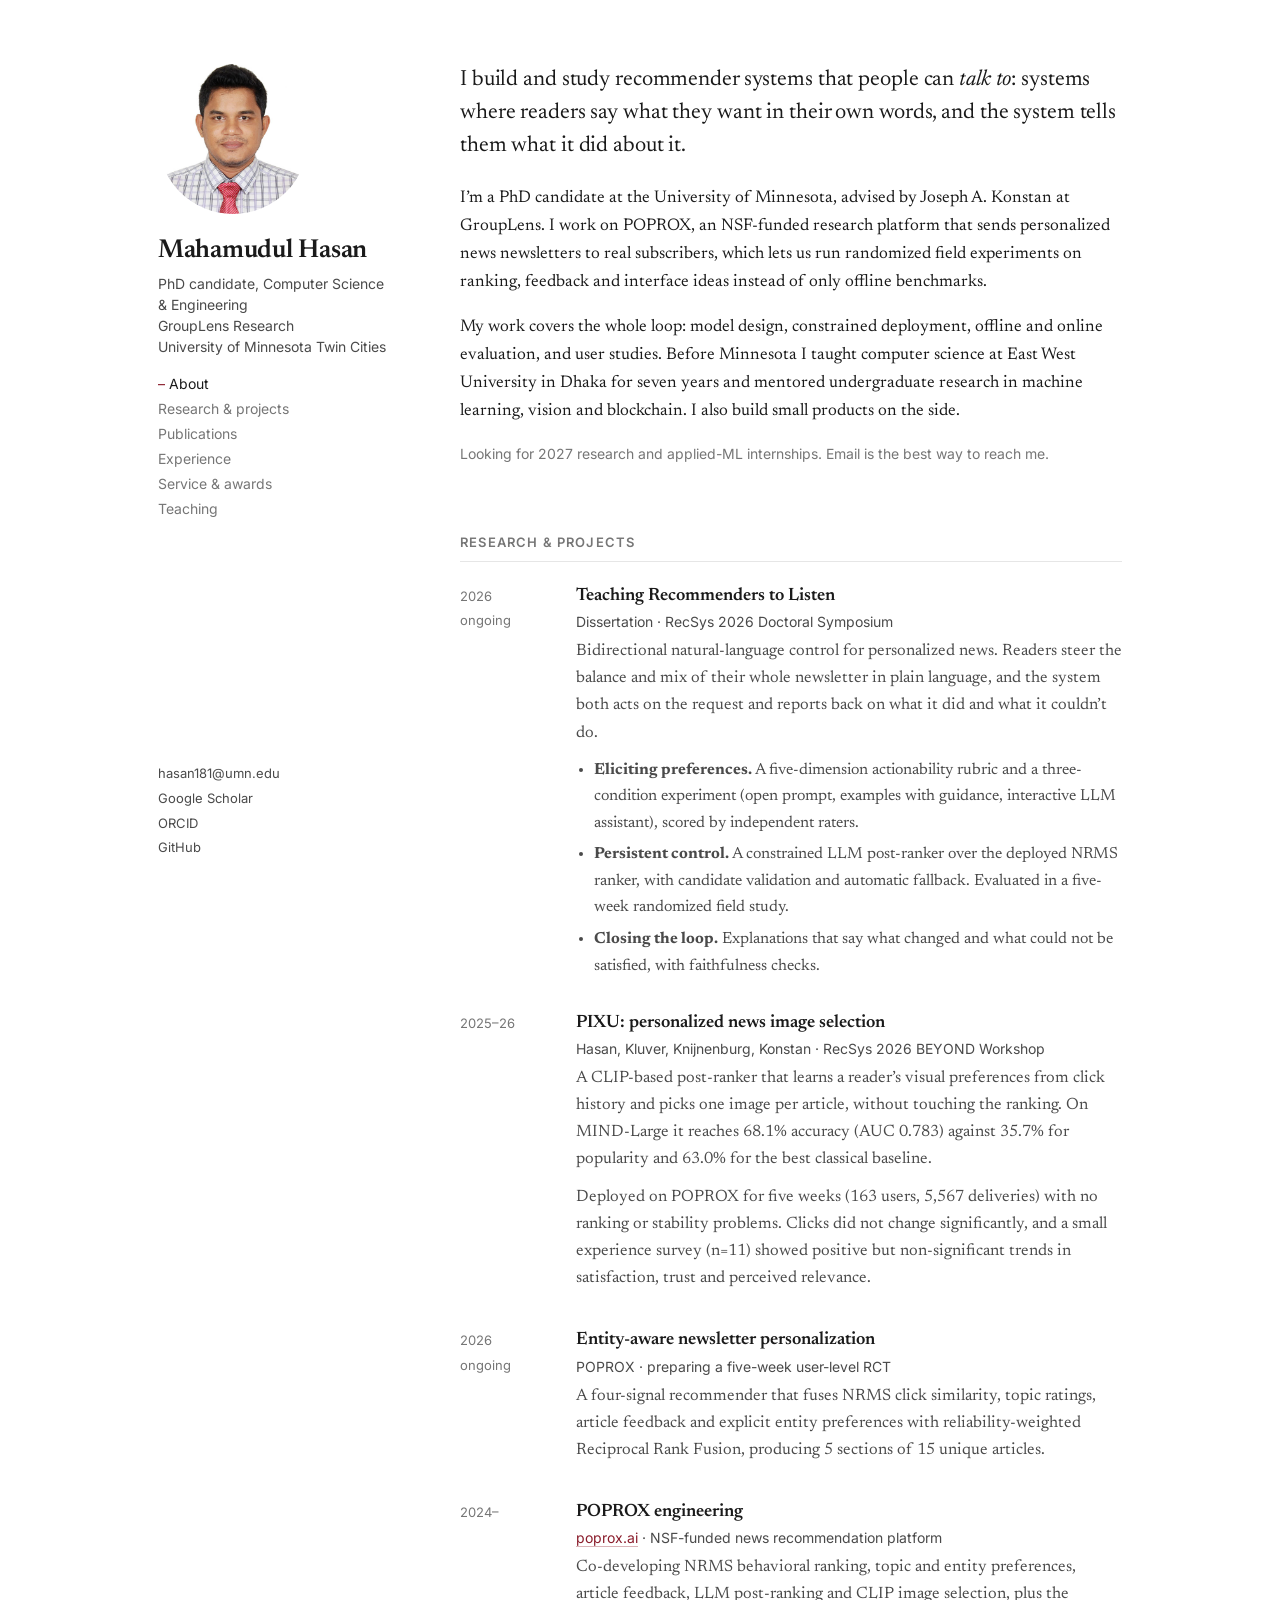
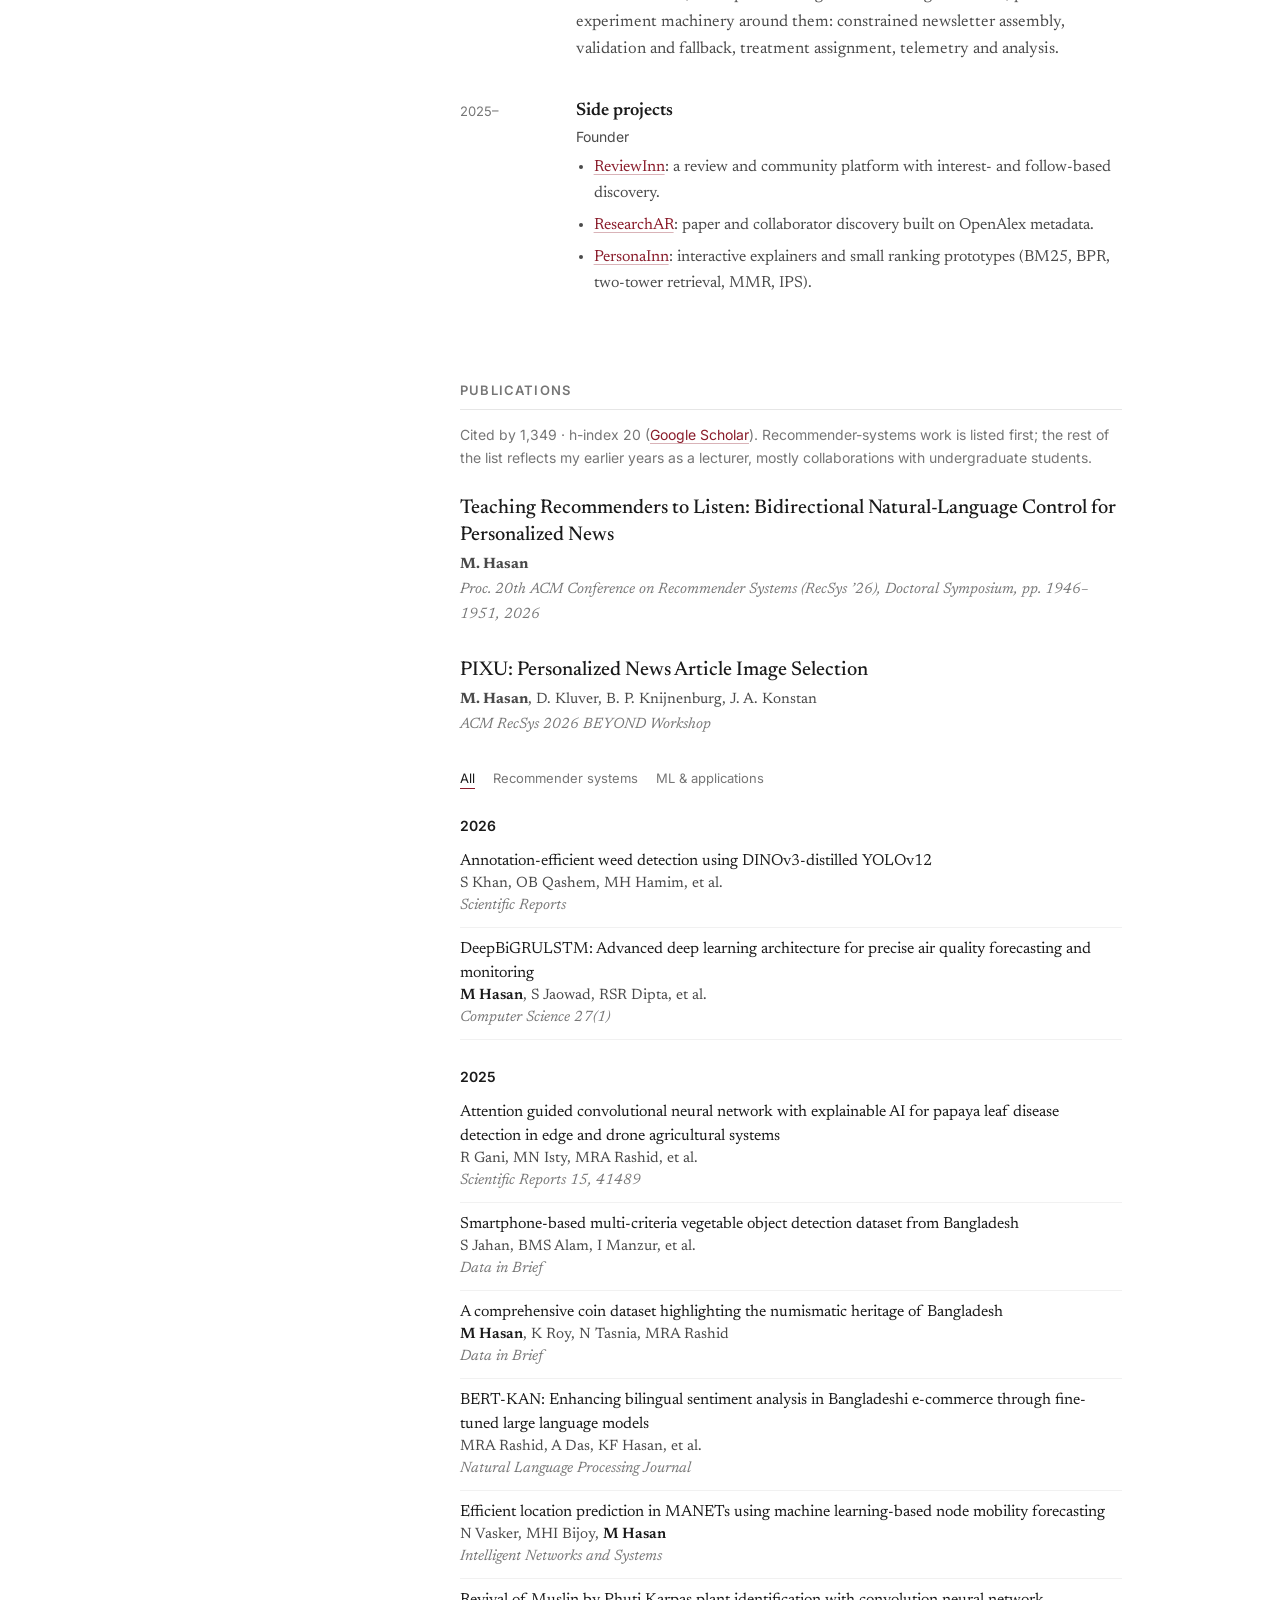
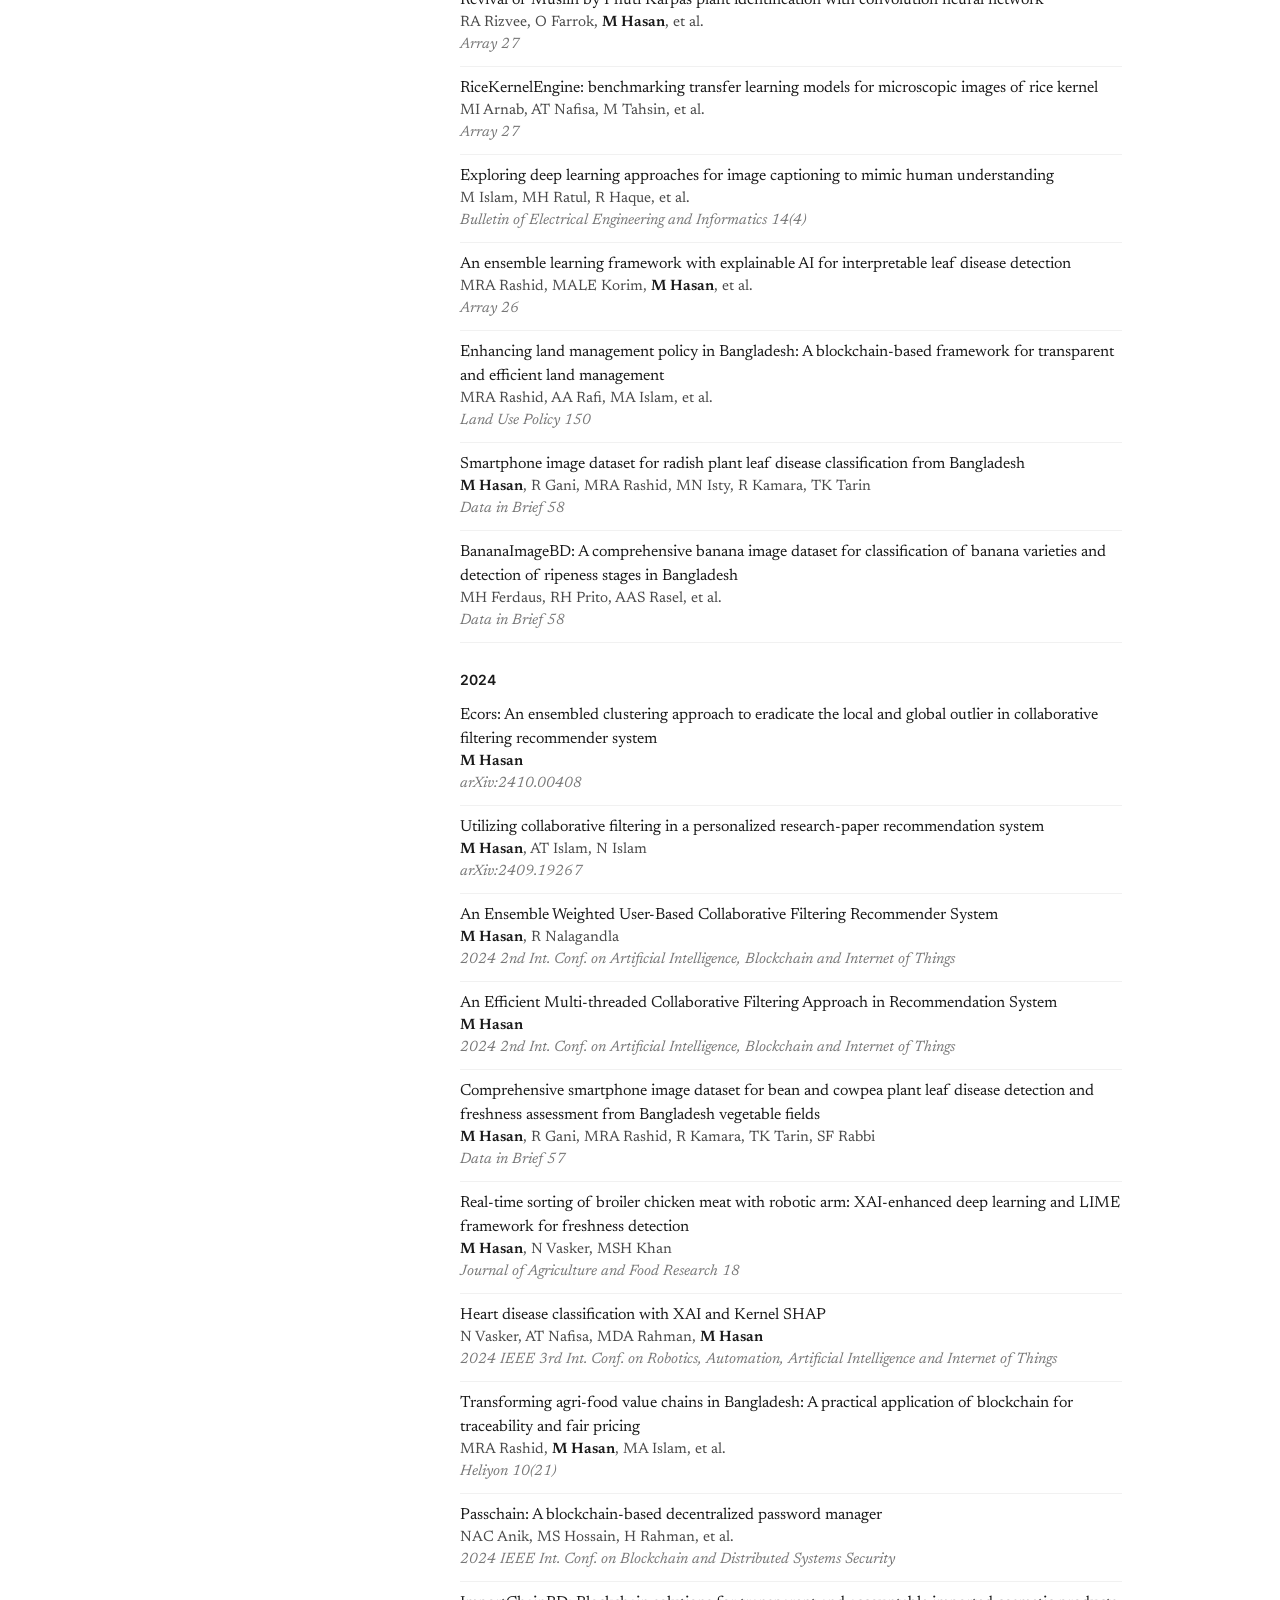
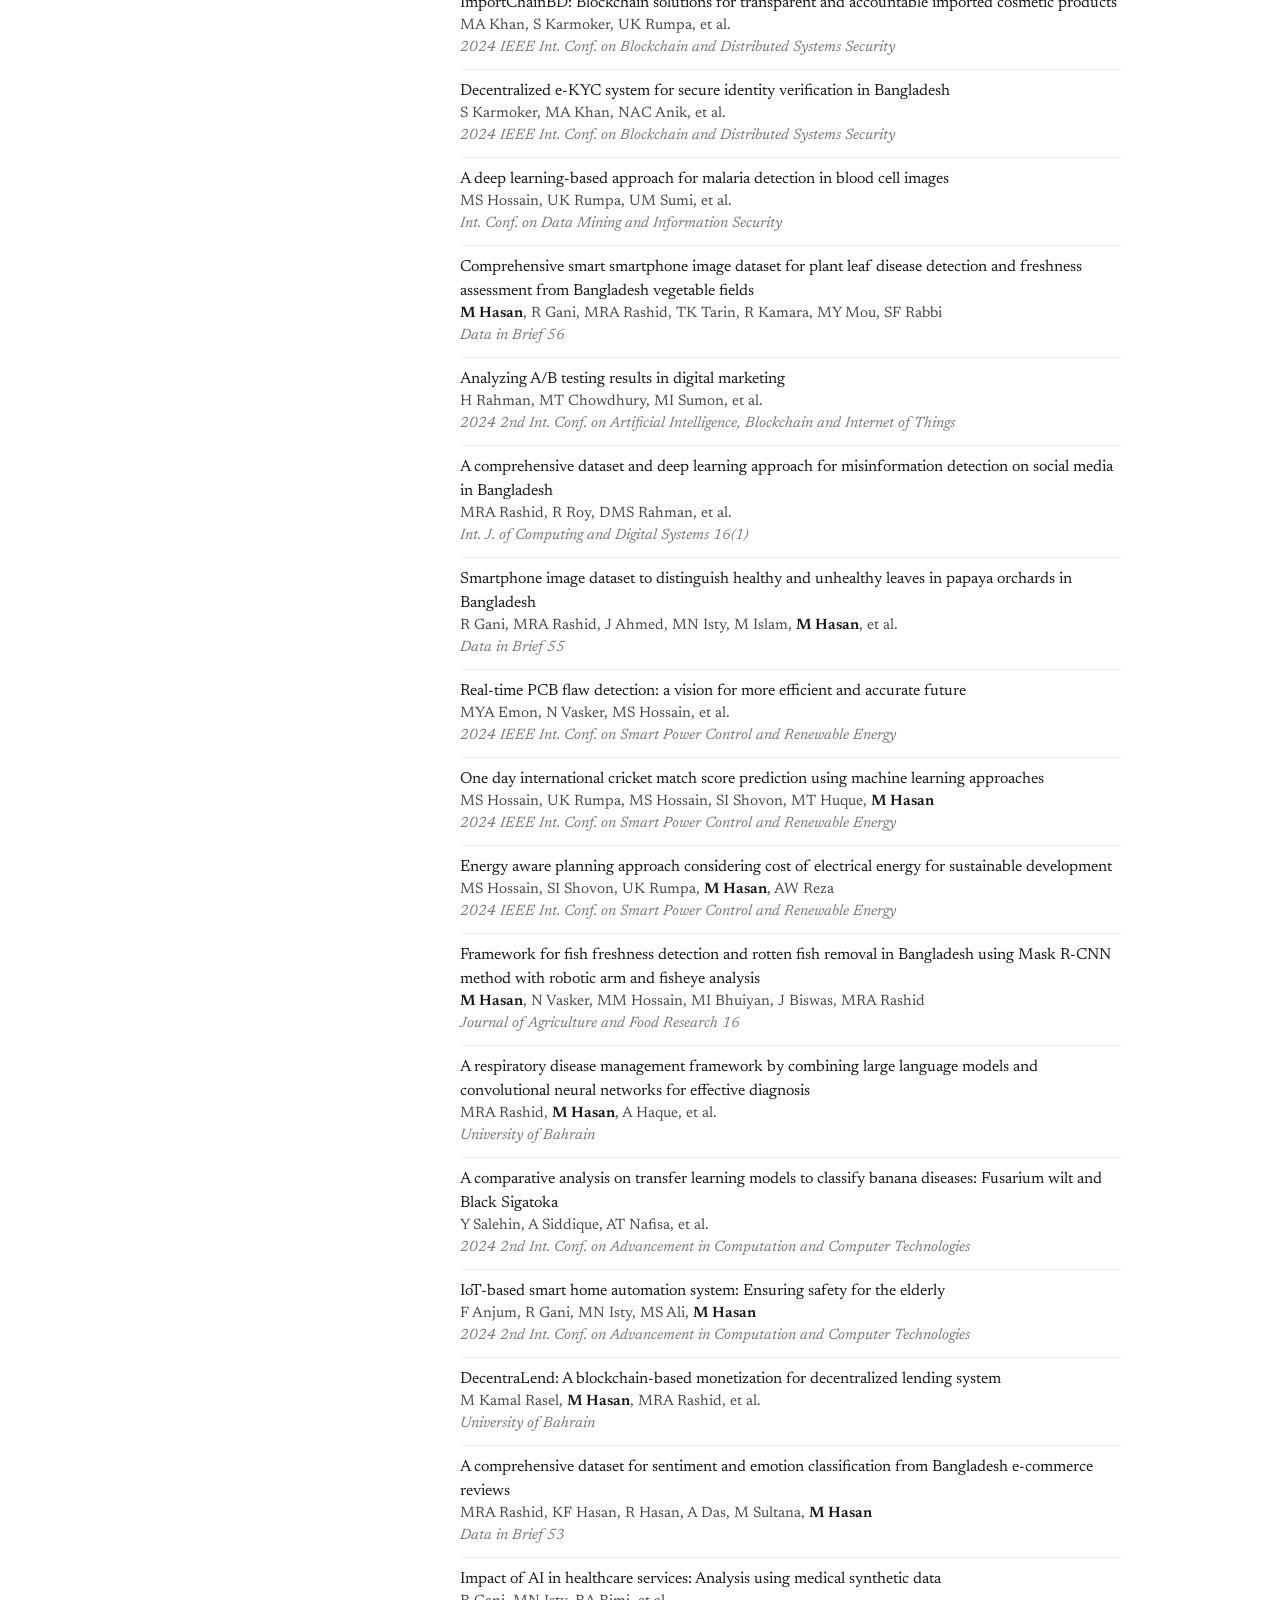
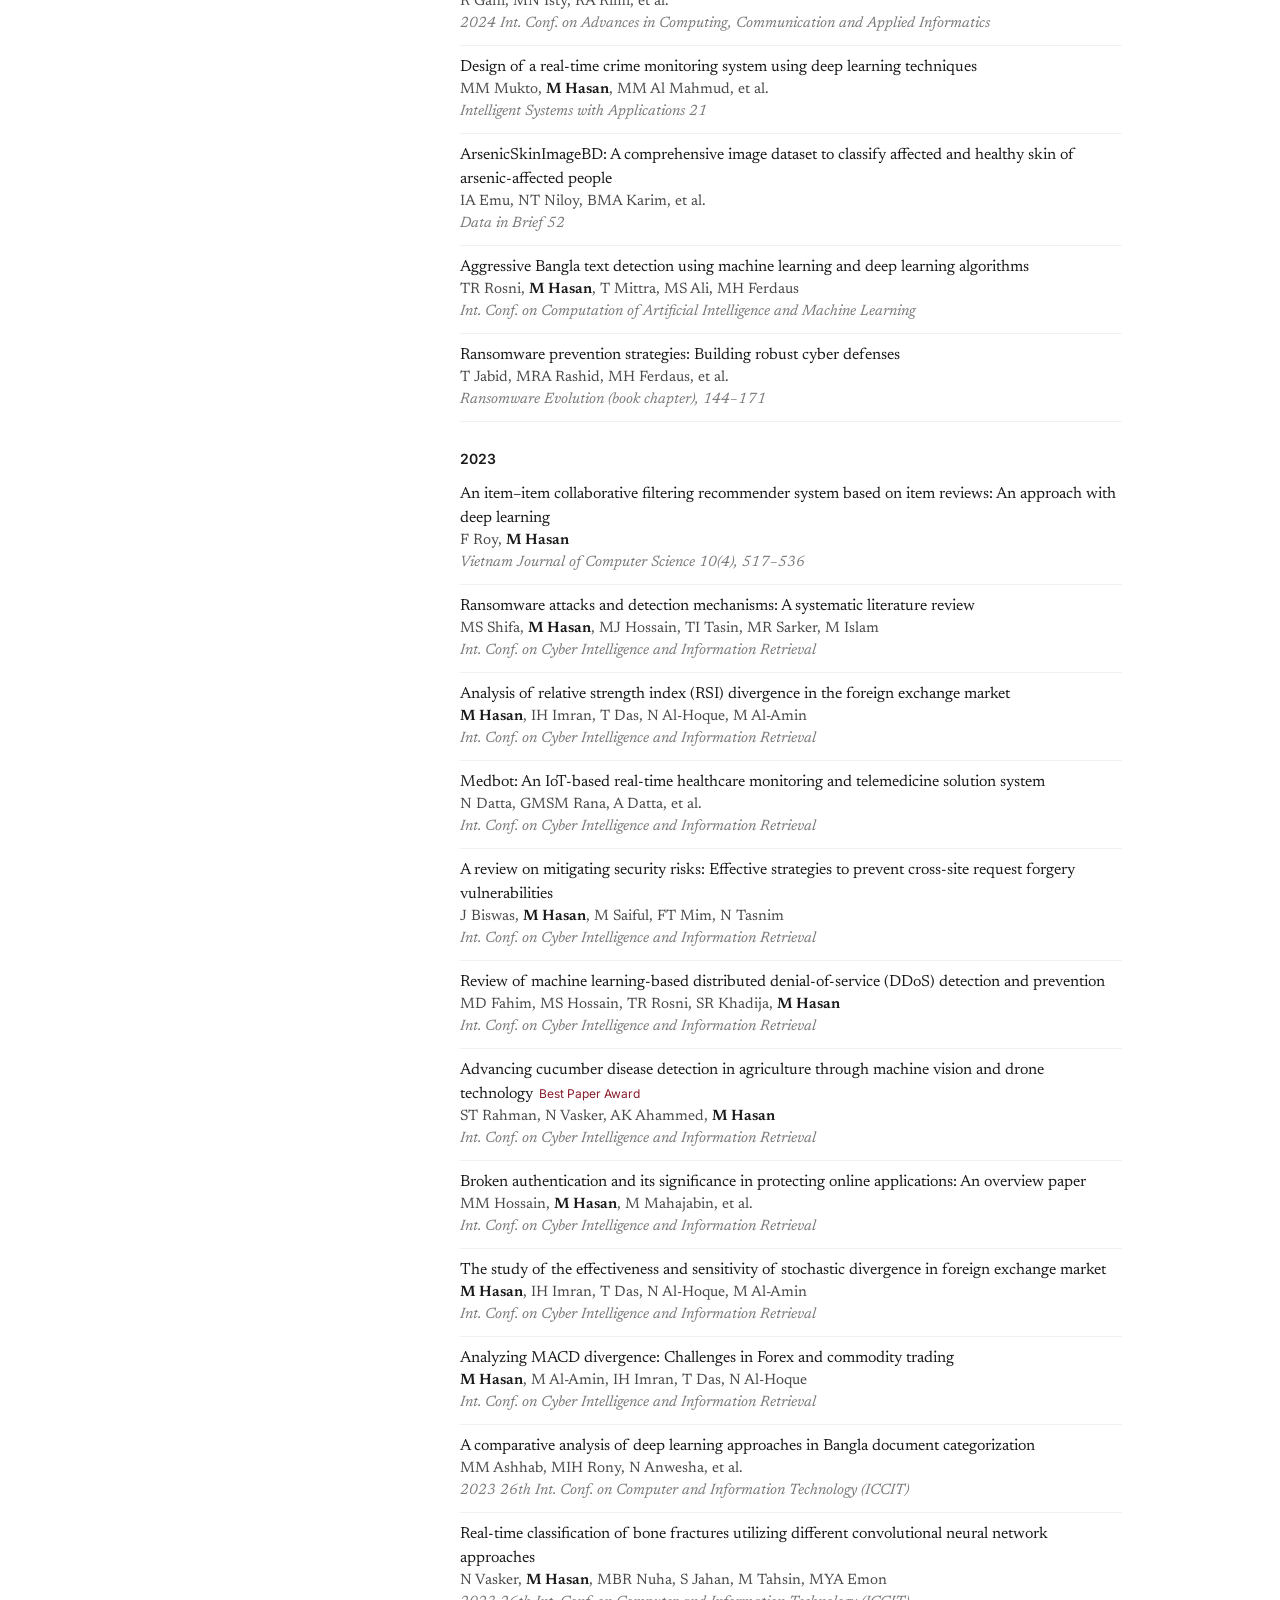
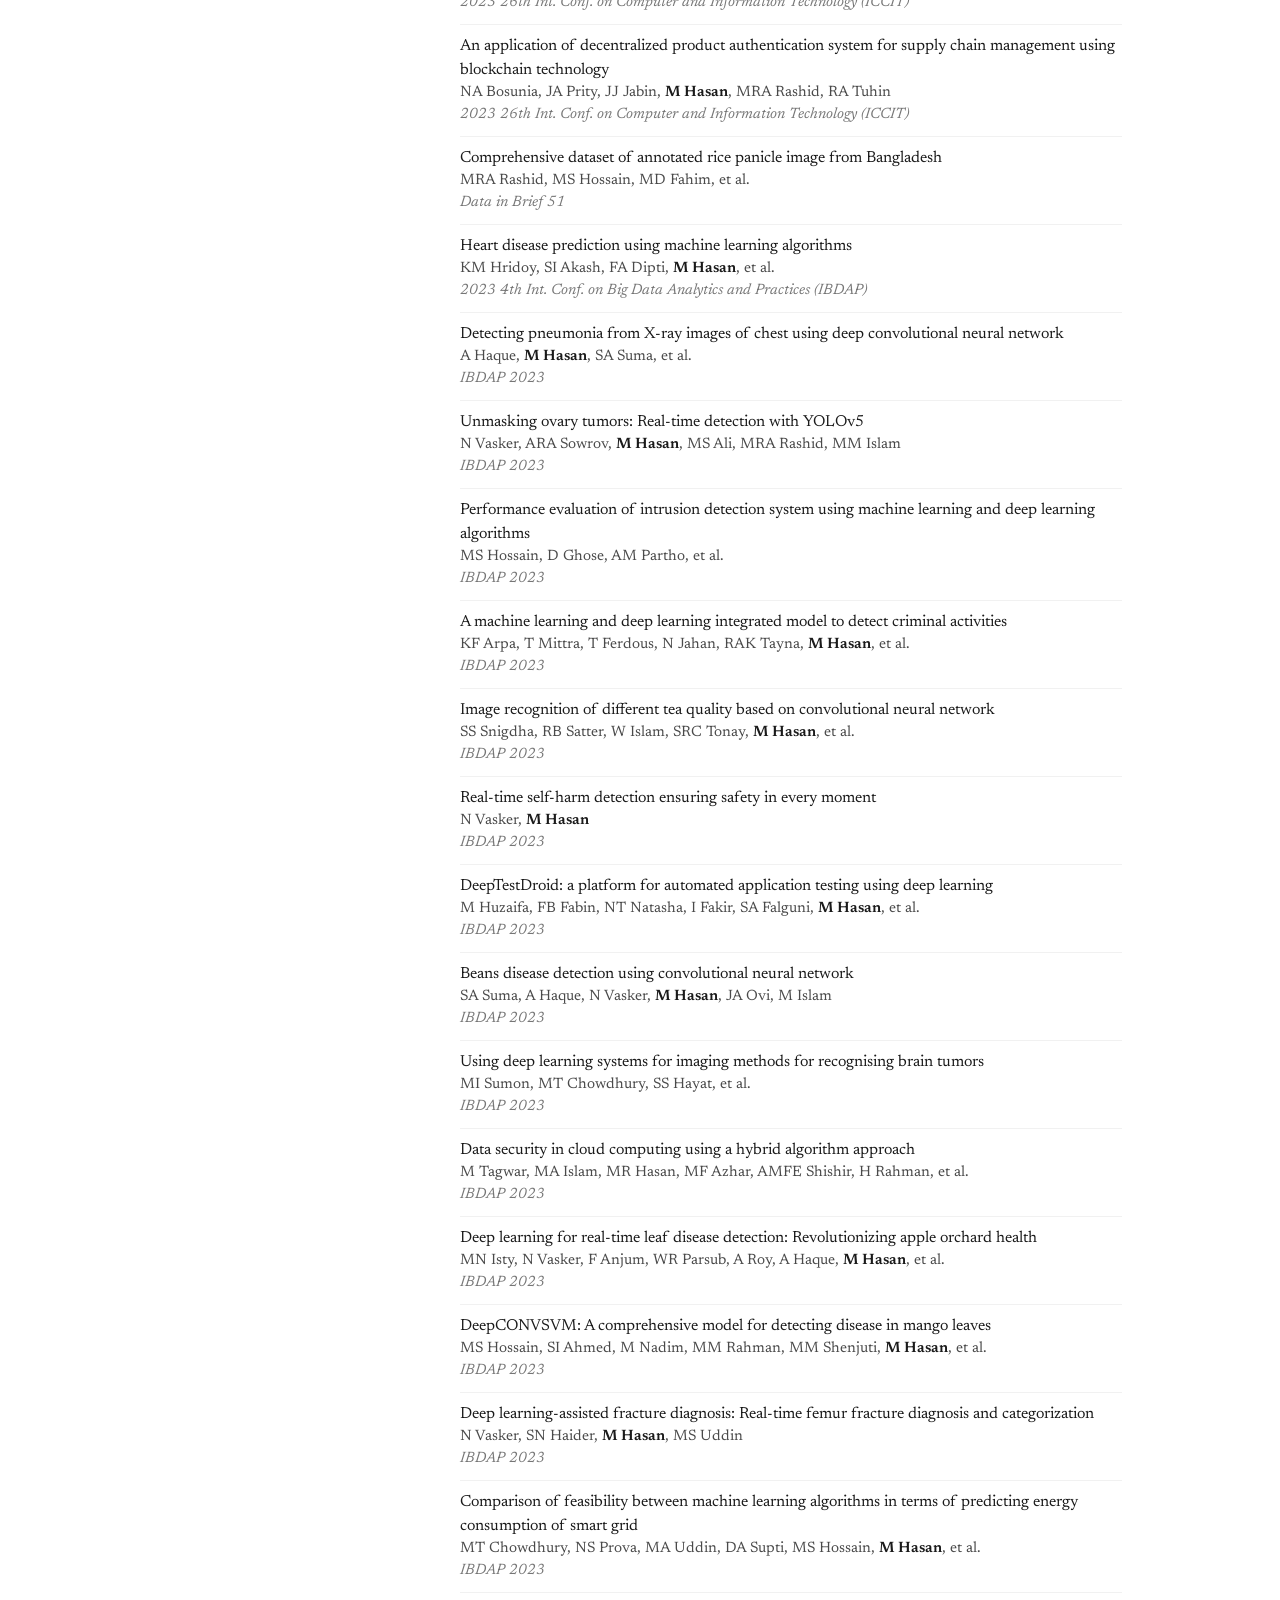
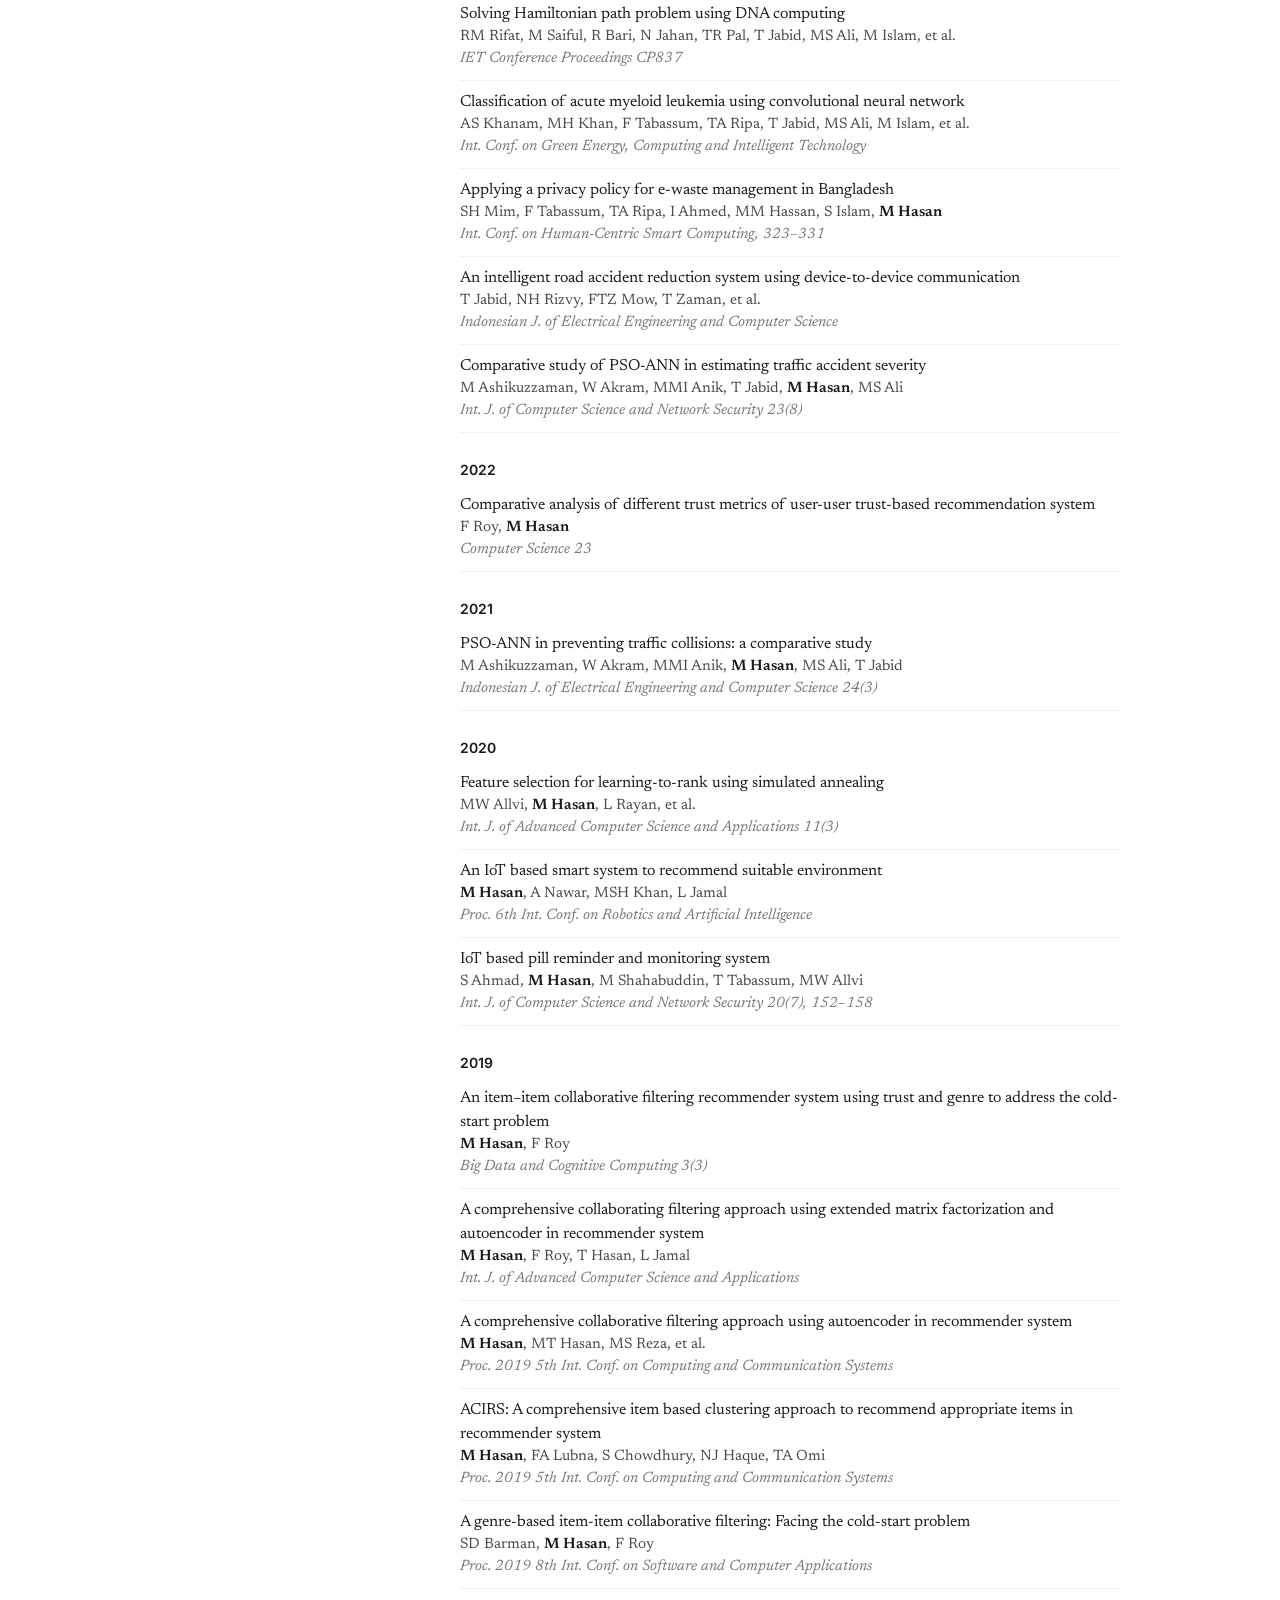
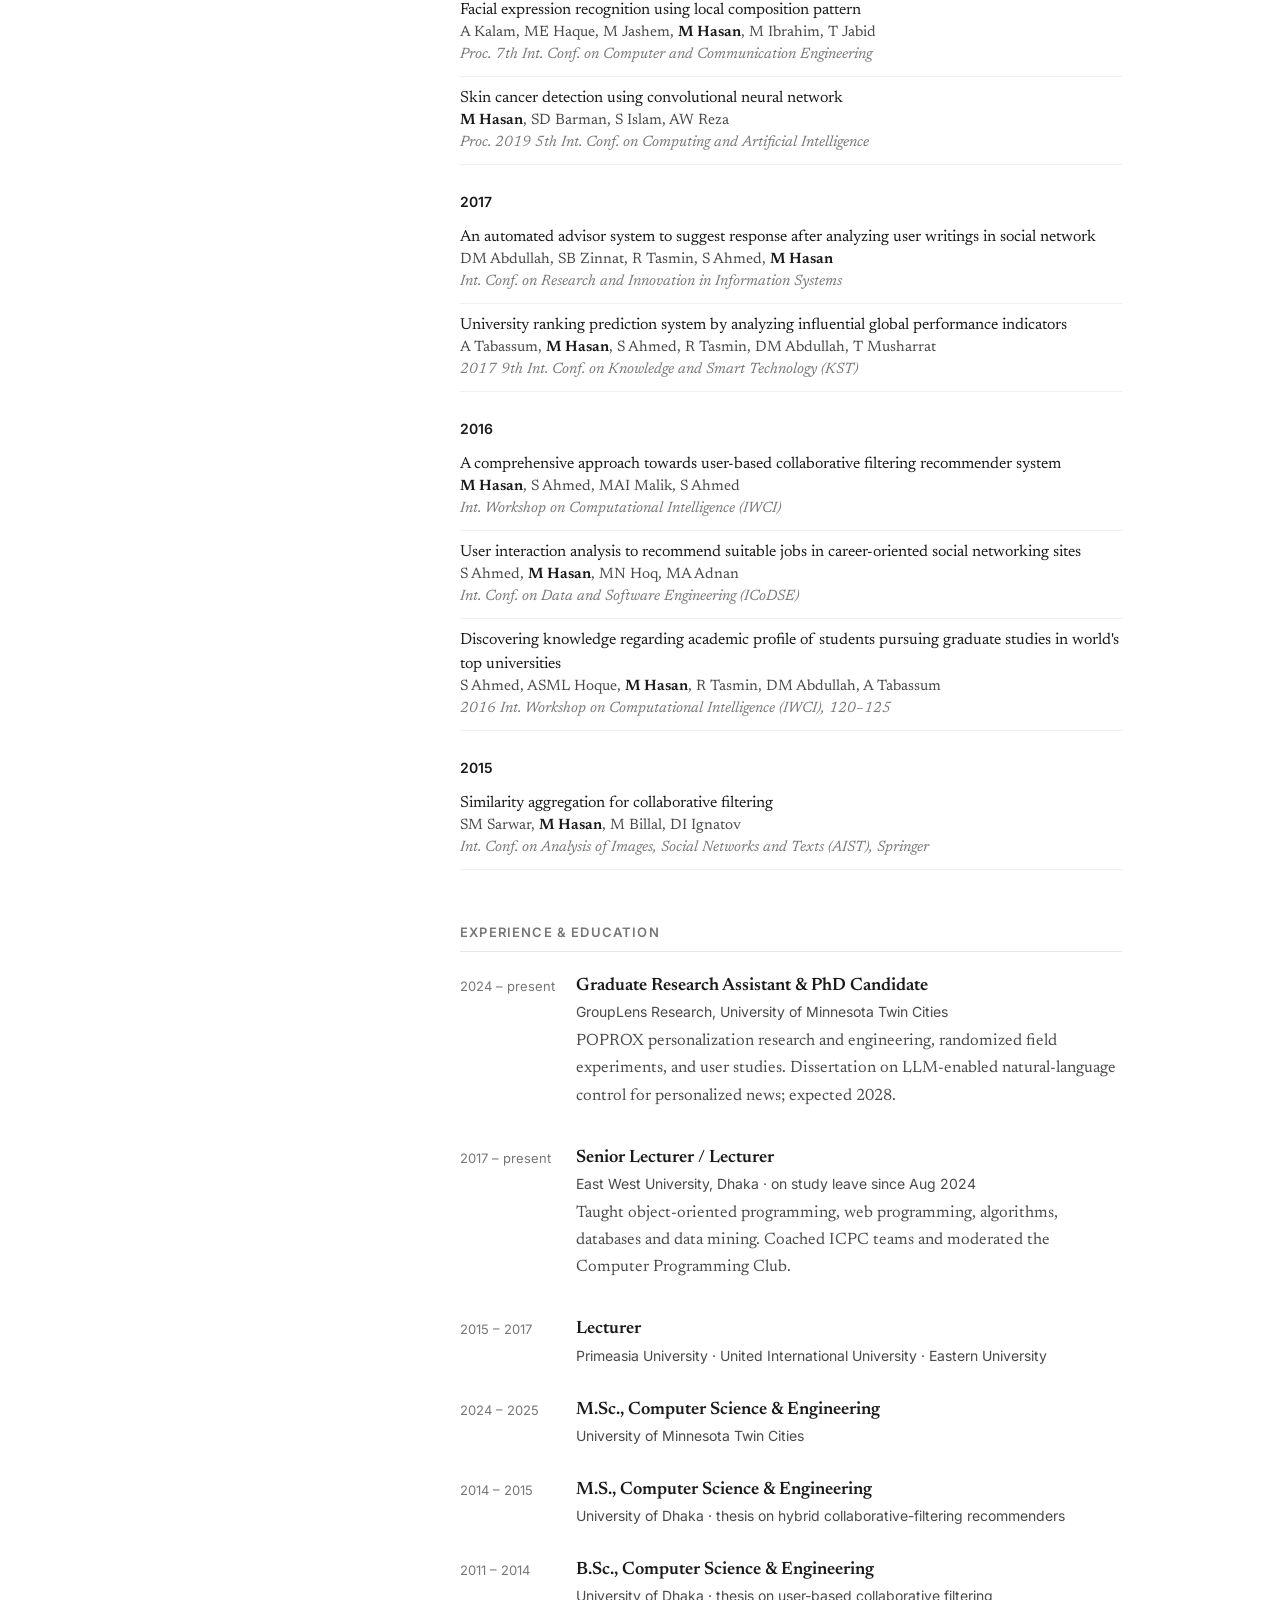
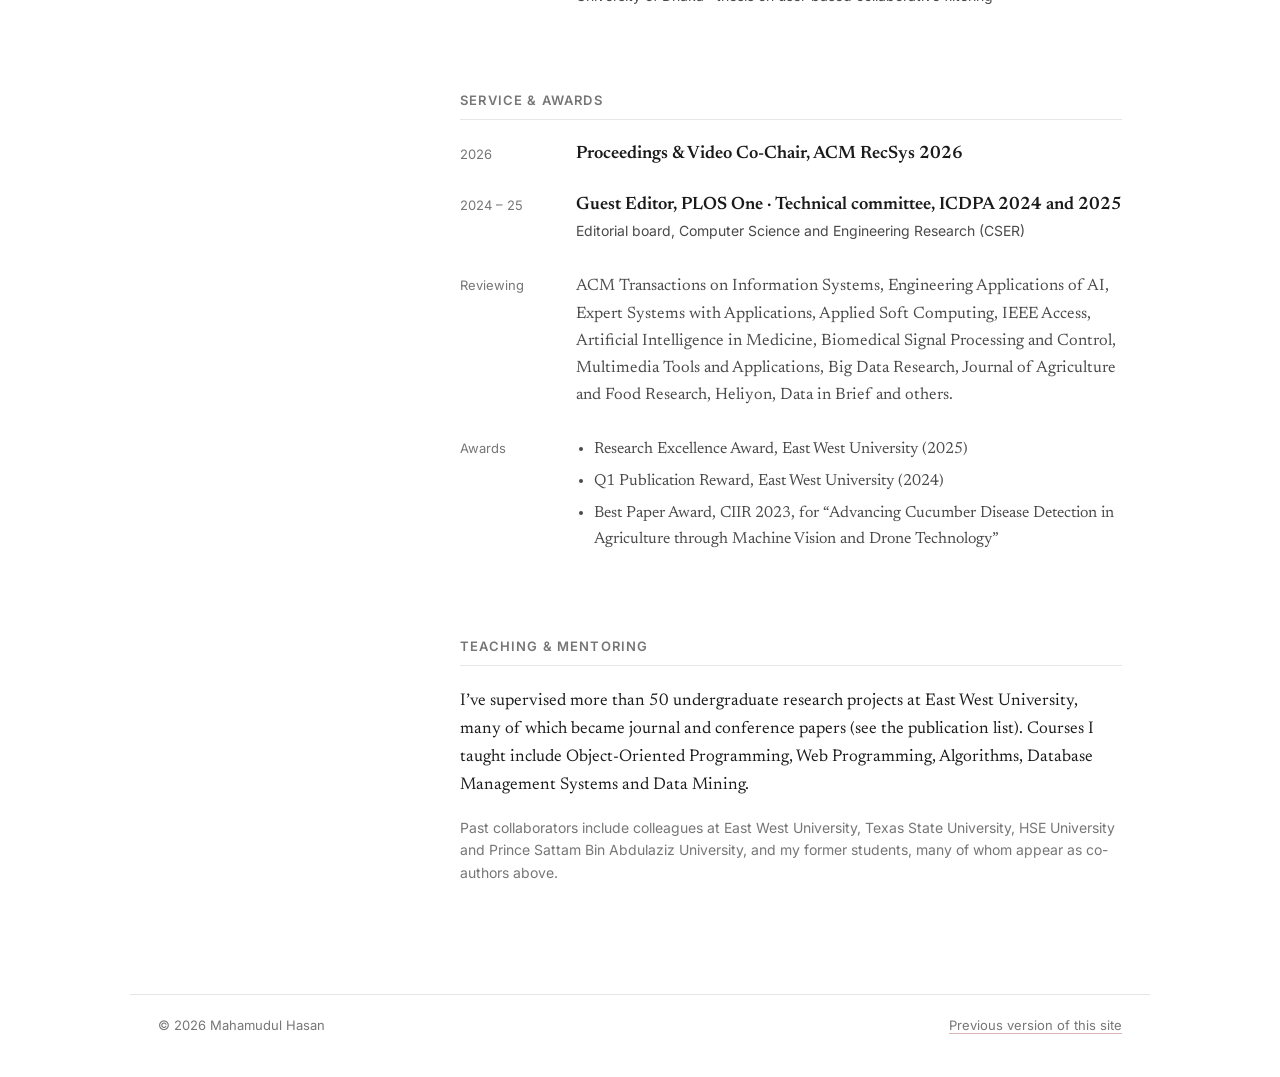
==== commit 03eeefb1: "Redesign personal website: editorial layout, updated research, full publication list" ====
--- a/index.html
+++ b/index.html
@@ -1,24 +1,400 @@
 <!doctype html>
 <html lang="en">
 <head>
-<meta charset="utf-8"><meta name="viewport" content="width=device-width,initial-scale=1">
-<title>Mahamudul Hasan | Human-Centered Recommender Systems Researcher</title>
-<meta name="description" content="Mahamudul Hasan is a PhD researcher at the University of Minnesota studying human-centered recommender systems, personalized news and user control.">
-<meta name="theme-color" content="#f7f8f5"><meta property="og:title" content="Mahamudul Hasan | Research & Publications"><meta property="og:description" content="Human-centered recommender systems, personalized news and AI-powered interaction."><meta property="og:type" content="website"><meta property="og:image" content="https://mahamudul.pp.ua/profile.jpg">
-<link rel="canonical" href="https://mahamudul.pp.ua/"><link rel="preconnect" href="https://fonts.googleapis.com"><link rel="preconnect" href="https://fonts.gstatic.com" crossorigin><link href="https://fonts.googleapis.com/css2?family=DM+Sans:wght@400;500;600;700&family=Manrope:wght@400;500;600;700;800&display=swap" rel="stylesheet">
+<meta charset="utf-8">
+<meta name="viewport" content="width=device-width,initial-scale=1">
+<title>Mahamudul Hasan</title>
+<meta name="description" content="Mahamudul Hasan is a PhD candidate at the University of Minnesota (GroupLens) working on recommender systems, natural-language control and personalized news.">
+<meta property="og:title" content="Mahamudul Hasan">
+<meta property="og:description" content="PhD candidate in recommender systems at GroupLens, University of Minnesota.">
+<meta property="og:type" content="website">
+<meta property="og:image" content="https://mahamudul.pp.ua/profile.jpg">
+<link rel="canonical" href="https://mahamudul.pp.ua/">
+<link rel="preconnect" href="https://fonts.googleapis.com">
+<link rel="preconnect" href="https://fonts.gstatic.com" crossorigin>
+<link href="https://fonts.googleapis.com/css2?family=Inter:wght@400;500;600&family=Newsreader:ital,opsz,wght@0,6..72,400;0,6..72,500;0,6..72,600;1,6..72,400&display=swap" rel="stylesheet">
 <style>
-:root{--bg:#f7f8f5;--paper:#fff;--ink:#122628;--muted:#637476;--line:#dce4df;--teal:#087b6e;--tint:#e8f4ef;--gold:#e3ac58}*{box-sizing:border-box}html{scroll-behavior:smooth}body{margin:0;background:var(--bg);color:var(--ink);font-family:'DM Sans',system-ui,sans-serif;line-height:1.65}h1,h2,h3,.brand{font-family:Manrope,system-ui,sans-serif}a{color:var(--teal);text-decoration:none}a:hover{text-decoration:underline}a:focus-visible,button:focus-visible{outline:3px solid var(--teal);outline-offset:4px}img{max-width:100%}.wrap{max-width:1120px;padding:0 28px;margin:auto}.site-header{position:sticky;top:0;background:rgba(247,248,245,.94);backdrop-filter:blur(16px);z-index:5;border-bottom:1px solid var(--line)}.header-row{display:flex;align-items:center;justify-content:space-between;gap:20px;min-height:76px}.brand{font-weight:800;letter-spacing:-.05em;color:var(--ink);font-size:21px}.brand span{color:var(--teal)}nav{display:flex;gap:27px;align-items:center}nav a{font-size:13px;font-weight:700;color:#385255}nav a:hover{color:var(--teal)}.menu-toggle{display:none;background:none;border:1px solid var(--line);border-radius:8px;padding:7px 12px;font-size:18px}.hero{padding:108px 0 92px;background:radial-gradient(circle at 80% 10%,#dfefe5 0,transparent 36%),var(--bg)}.hero-grid{display:grid;grid-template-columns:1.4fr .8fr;align-items:center;gap:75px}.eyebrow{font-size:12px;text-transform:uppercase;letter-spacing:.2em;font-weight:800;color:var(--teal)}h1{font-size:clamp(42px,5.6vw,72px);line-height:1.07;letter-spacing:-.07em;margin:18px 0 24px;font-weight:800}h1 em{font-style:normal;color:var(--teal)}.lead{font-size:19px;color:#4c6061;max-width:680px;line-height:1.8}.buttons{display:flex;gap:13px;flex-wrap:wrap;margin-top:32px}.btn{border-radius:9px;background:var(--teal);color:white;padding:13px 19px;font-size:14px;font-weight:700;display:inline-block}.btn:hover{background:#075e55;text-decoration:none}.btn.outline{background:transparent;color:var(--ink);border:1px solid #bbcfc8}.btn.outline:hover{background:white}.portrait{position:relative}.portrait img{display:block;width:100%;aspect-ratio:4/4.7;object-fit:cover;border-radius:22px;box-shadow:20px 23px 0 #dbece2}.portrait figcaption{position:absolute;bottom:-22px;left:-25px;background:white;border:1px solid var(--line);padding:12px 19px;border-radius:12px;font-size:12px;font-weight:700;box-shadow:0 12px 35px #173a3020}.section{padding:86px 0;scroll-margin-top:75px}.section.alt{background:#fff;border-block:1px solid var(--line)}.section-head{max-width:750px;margin-bottom:32px}.section h2{font-size:clamp(29px,3.4vw,43px);line-height:1.2;letter-spacing:-.055em;margin:10px 0}.intro{font-size:16px;color:var(--muted);margin:12px 0}.columns{display:grid;grid-template-columns:1fr 1fr;gap:28px}.card{background:white;border:1px solid var(--line);border-radius:14px;padding:27px;box-shadow:0 4px 15px #1d34370a}.alt .card{background:var(--bg)}.card h3{font-size:19px;line-height:1.3;margin:9px 0}.card p{color:#526668;font-size:14px}.tag{display:inline-block;background:var(--tint);color:#116b5e;font-size:11px;font-weight:800;letter-spacing:.05em;padding:6px 10px;border-radius:7px;margin:0 4px 5px 0}.research-grid{display:grid;grid-template-columns:repeat(3,1fr);gap:19px}.research-icon{width:44px;height:44px;border-radius:12px;background:#e6f1ec;display:grid;place-items:center;font-size:22px}.publication{display:grid;grid-template-columns:110px 1fr;gap:20px;border-top:1px solid var(--line);padding:26px 0}.pubyear{font-size:15px;font-weight:800;color:var(--teal)}.publication h3{margin:0 0 6px;font-size:18px;line-height:1.5}.publication p{color:var(--muted);margin:0 0 9px;font-size:14px}.pub-links a{font-size:13px;font-weight:800;margin-right:15px}.timeline{border-left:2px solid #cadbd2;margin-left:7px;padding-left:26px}.timeline article{position:relative;padding:0 0 30px}.timeline article:before{content:'';position:absolute;left:-33px;top:10px;background:var(--teal);width:11px;height:11px;border-radius:50%;border:3px solid var(--bg)}.timeline h3{margin:0;font-size:18px}.timeline p{margin:5px 0;color:var(--muted)}.date{font-size:12px;text-transform:uppercase;letter-spacing:.12em;color:var(--teal);font-weight:800}.stats{display:grid;grid-template-columns:repeat(3,1fr);gap:14px;margin-top:25px}.stat{border-top:2px solid #bcd7c9;padding-top:12px;font-size:13px;color:var(--muted)}.stat strong{display:block;color:var(--ink);font-size:18px}.contact{background:#102d2c;color:white}.contact h2,.contact .eyebrow{color:#d8f2e7}.contact p{color:#b4d0ca}.contact .btn{background:#d6f0df;color:#12332d}.contact .btn.outline{background:transparent;border-color:#7eaaa0;color:white}.footer{padding:26px 0;background:#0b2221;color:#aac5c1;font-size:13px}.footer a{color:#d4ede6}.footer-row{display:flex;justify-content:space-between;gap:15px;flex-wrap:wrap}.links{display:flex;gap:16px;flex-wrap:wrap}.skip{position:absolute;left:-9999px;top:0}.skip:focus{left:10px;top:10px;z-index:9;background:white;padding:10px}.small{font-size:13px;color:var(--muted)}@media(max-width:800px){.hero{padding:64px 0}.hero-grid{grid-template-columns:1fr;gap:36px}.portrait{max-width:310px;margin:0 auto}.portrait figcaption{left:0}.research-grid{grid-template-columns:1fr}.columns{grid-template-columns:1fr}.section{padding:62px 0}.stats{grid-template-columns:1fr 1fr}nav{display:none;position:absolute;left:0;right:0;top:76px;background:var(--paper);border-bottom:1px solid var(--line);padding:15px 28px;flex-direction:column;align-items:flex-start;gap:13px}nav.open{display:flex}.menu-toggle{display:block}}@media(max-width:520px){.wrap{padding:0 20px}.publication{grid-template-columns:1fr;gap:6px}.hero h1{font-size:43px}.lead{font-size:17px}.stats{grid-template-columns:1fr}}@media(prefers-reduced-motion:reduce){html{scroll-behavior:auto}*{animation:none!important;transition:none!important}}
+:root{--ink:#1a1a1a;--soft:#4a4a4a;--mute:#767676;--rule:#e6e6e6;--link:#8a1c2b;--serif:'Newsreader',Georgia,serif;--sans:'Inter',system-ui,sans-serif}
+*{box-sizing:border-box}
+html{scroll-behavior:smooth}
+body{margin:0;background:#fff;color:var(--ink);font:17px/1.65 var(--serif)}
+a{color:var(--link);text-decoration:underline;text-decoration-thickness:1px;text-underline-offset:3px;text-decoration-color:#d9b3b8}
+a:hover{text-decoration-color:var(--link)}
+a:focus-visible{outline:2px solid var(--link);outline-offset:3px}
+.skip{position:absolute;left:-9999px}.skip:focus{left:12px;top:12px;background:#fff;padding:8px;z-index:9}
+
+.page{max-width:1020px;margin:0 auto;padding:0 28px;display:grid;grid-template-columns:230px 1fr;gap:72px}
+aside{position:sticky;top:0;align-self:start;padding:64px 0 40px;height:100vh;display:flex;flex-direction:column}
+aside img{width:150px;height:150px;border-radius:50%;object-fit:cover;object-position:50% 25%;display:block;margin-bottom:22px}
+aside h1{font:600 26px/1.2 var(--serif);margin:0 0 6px;letter-spacing:-.01em}
+aside .role{font:14px/1.5 var(--sans);color:var(--soft);margin:0 0 20px}
+nav{font:14px/1 var(--sans);display:flex;flex-direction:column;gap:11px;margin-bottom:26px}
+nav a{color:var(--mute);text-decoration:none}
+nav a:hover,nav a.on{color:var(--ink)}
+nav a.on:before{content:"– ";color:var(--link)}
+.contact{font:13px/1.9 var(--sans);margin-top:auto}
+.contact a{color:var(--soft);text-decoration:none;display:block}
+.contact a:hover{color:var(--link)}
+
+main{padding:64px 0 40px;min-width:0}
+section{padding-bottom:56px;scroll-margin-top:36px}
+h2{font:600 13px/1 var(--sans);letter-spacing:.09em;text-transform:uppercase;color:var(--mute);margin:0 0 22px;padding-bottom:12px;border-bottom:1px solid var(--rule)}
+p{margin:0 0 1em}
+.lede{font-size:22px;line-height:1.5;letter-spacing:-.005em}
+.lede em{font-style:italic}
+.small{font:14px/1.6 var(--sans);color:var(--mute)}
+
+.item{display:grid;grid-template-columns:96px 1fr;gap:20px;margin-bottom:26px}
+.when{font:13px/1.9 var(--sans);color:var(--mute)}
+.item h3{font:600 18px/1.4 var(--serif);margin:0}
+.item .where{font:14px/1.5 var(--sans);color:var(--soft);margin:2px 0 6px}
+.item p{margin:0 0 .6em;color:var(--soft);font-size:16.5px}
+.item ul{margin:.4em 0 0;padding-left:1.1em;color:var(--soft);font-size:16px}
+.item li{margin-bottom:.35em}
+.num{font-variant-numeric:tabular-nums}
+
+.filters{font:13px var(--sans);margin-bottom:6px;display:flex;gap:18px;flex-wrap:wrap}
+.filters button{font:inherit;background:none;border:0;padding:2px 0;color:var(--mute);cursor:pointer;border-bottom:1px solid transparent}
+.filters button[aria-pressed=true]{color:var(--ink);border-bottom-color:var(--link)}
+.filters button:focus-visible{outline:2px solid var(--link);outline-offset:3px}
+.yr{font:600 14px var(--sans);color:var(--ink);margin:28px 0 6px}
+.pub{padding:9px 0;border-bottom:1px solid #f1f1f1;font-size:16px;line-height:1.5}
+.pub .t{color:var(--ink)}
+.pub .a{display:block;color:var(--soft);font-size:15px}
+.pub .a b{color:var(--ink);font-weight:600}
+.pub .v{display:block;color:var(--mute);font-size:15px;font-style:italic}
+.pub .note{font:12px var(--sans);color:var(--link);margin-left:6px;font-style:normal}
+.feat{margin-bottom:30px}
+.feat h3{font:500 20px/1.35 var(--serif);margin:0 0 4px}
+.feat .a{font-size:15px;color:var(--soft)}
+.feat .v{font-size:15px;color:var(--mute);font-style:italic;margin-bottom:8px}
+.feat p{font-size:16.5px;color:var(--soft);margin:0}
+
+.cols{display:grid;grid-template-columns:1fr 1fr;gap:10px 40px;font-size:16px;color:var(--soft)}
+.cols div b{display:block;color:var(--ink);font-weight:500}
+.cols div{margin-bottom:12px}
+
+footer{max-width:1020px;margin:0 auto;padding:22px 28px 44px;font:13px var(--sans);color:var(--mute);border-top:1px solid var(--rule);display:flex;justify-content:space-between;gap:12px;flex-wrap:wrap}
+footer a{color:var(--mute)}
+
+@media(max-width:860px){
+ .page{grid-template-columns:1fr;gap:0}
+ aside{position:static;height:auto;padding:40px 0 8px}
+ aside img{width:112px;height:112px}
+ nav{flex-direction:row;flex-wrap:wrap;gap:8px 18px;margin-bottom:18px}
+ nav a.on:before{content:""}
+ .contact{margin-top:0;display:flex;gap:6px 18px;flex-wrap:wrap}
+ main{padding-top:28px}
+}
+@media(max-width:560px){
+ body{font-size:16.5px}.lede{font-size:19px}
+ .item{grid-template-columns:1fr;gap:0}.when{margin-bottom:2px}
+ .cols{grid-template-columns:1fr}
+ .page,footer{padding-left:20px;padding-right:20px}
+}
+@media(prefers-reduced-motion:reduce){html{scroll-behavior:auto}}
+@media print{aside nav,.filters{display:none}.page{display:block}aside{position:static;height:auto}}
 </style>
 </head>
 <body>
-<a class="skip" href="#main">Skip to content</a><header class="site-header"><div class="wrap header-row"><a class="brand" href="#home">Mahamudul<span>.</span></a><button class="menu-toggle" id="menuToggle" aria-label="Toggle navigation" aria-expanded="false" aria-controls="siteNav">☰</button><nav id="siteNav" aria-label="Main navigation"><a href="#about">About</a><a href="#research">Research</a><a href="#publications">Publications</a><a href="#experience">Experience</a><a href="#service">Service</a><a href="#contact">Contact</a></nav></div></header>
-<main id="main"><section class="hero" id="home"><div class="wrap hero-grid"><div><div class="eyebrow">PhD researcher · University of Minnesota</div><h1>Building recommender systems that <em>listen.</em></h1><p class="lead">I’m Mahamudul Hasan, a PhD researcher in Computer Science at the University of Minnesota Twin Cities. I study human-centered recommender systems—especially how people can express, refine, and understand their preferences in personalized news and AI-powered experiences.</p><div class="buttons"><a class="btn" href="#research">Explore my research ↗</a><a class="btn outline" href="https://scholar.google.com/citations?user=_Jit0HQAAAAJ&hl=en" target="_blank" rel="noopener noreferrer">Google Scholar ↗</a></div><div class="stats"><div class="stat"><strong>GroupLens</strong>Research community</div><div class="stat"><strong>POPROX</strong>News personalization</div><div class="stat"><strong>RecSys 2026</strong>Research & service</div></div></div><figure class="portrait"><img src="profile.jpg" alt="Portrait of Mahamudul Hasan" width="500" height="590" loading="eager"><figcaption>Minneapolis–Saint Paul, Minnesota</figcaption></figure></div></section>
-<section class="section alt" id="about"><div class="wrap"><div class="section-head"><div class="eyebrow">01 / About</div><h2>Research at the intersection of people and algorithms.</h2></div><div class="columns"><div><p>I’m a PhD student working with Professor Joseph A. Konstan in the GroupLens research community. My work explores how recommender systems can move beyond passively predicting clicks toward supporting meaningful preference expression, transparency, and user agency.</p><p>At POPROX, I investigate personalized news experiences, including natural-language feedback and interfaces that let people communicate what they want from a recommender system.</p></div><div class="card"><h3>Research interests</h3><p><span class="tag">Recommender Systems</span><span class="tag">Human–AI Interaction</span><span class="tag">User Modeling</span><span class="tag">Personalized News</span><span class="tag">LLMs</span><span class="tag">Interactive Machine Learning</span></p><p class="small">I combine recommender-system modeling, user studies, and practical experimentation to investigate more useful and accountable personalization.</p><a href="https://grouplens.org/" target="_blank" rel="noopener noreferrer">About GroupLens ↗</a></div></div></div></section>
-<section class="section" id="research"><div class="wrap"><div class="section-head"><div class="eyebrow">02 / What I work on</div><h2>Current research themes</h2><p class="intro">The common question: how can personalization serve a person’s goals—not just predict their next interaction?</p></div><div class="research-grid"><article class="card"><div class="research-icon" aria-hidden="true">↔</div><h3>Conversational preference control</h3><p>Studying how people describe preferences in natural language and how recommenders can interpret and respond to that feedback.</p><span class="tag">Natural Language</span><span class="tag">User Agency</span></article><article class="card"><div class="research-icon" aria-hidden="true">◈</div><h3>Personalized news</h3><p>Research on recommendation, feedback, and evaluation in realistic news-delivery settings through the POPROX platform.</p><span class="tag">News</span><span class="tag">Field Experiments</span></article><article class="card"><div class="research-icon" aria-hidden="true">◎</div><h3>Human-centered AI</h3><p>Examining how recommendation interfaces and AI-generated experiences affect relevance, trust, satisfaction, and control.</p><span class="tag">HCI</span><span class="tag">Evaluation</span></article></div></div></section>
-<section class="section alt" id="publications"><div class="wrap"><div class="section-head"><div class="eyebrow">03 / Publications</div><h2>Selected recent work</h2><p class="intro">Recent work in recommendation and human–AI interaction. For the complete publication record, visit Google Scholar.</p></div><article class="publication"><div class="pubyear">2026 · RecSys</div><div><h3>Teaching Recommenders to Listen: Bidirectional Natural-Language Control for Personalized News</h3><p>Doctoral Symposium, ACM Conference on Recommender Systems (RecSys 2026).</p><div class="pub-links"><a href="https://scholar.google.com/citations?user=_Jit0HQAAAAJ&hl=en" target="_blank" rel="noopener noreferrer">Publication profile ↗</a></div></div></article><article class="publication"><div class="pubyear">2026 · BEYOND</div><div><h3>PIXU: Personalized News Article Image Selection</h3><p>Mahamudul Hasan, Daniel Kluver, Bart P. Knijnenburg, and Joseph A. Konstan. BEYOND workshop at RecSys 2026.</p><div class="pub-links"><a href="https://scholar.google.com/citations?user=_Jit0HQAAAAJ&hl=en" target="_blank" rel="noopener noreferrer">Publication profile ↗</a></div></div></article><article class="publication"><div class="pubyear">Earlier work</div><div><h3>Machine learning, explainable AI, and applied computing</h3><p>My wider publication record includes research on machine learning applications, data, and software systems.</p><div class="pub-links"><a href="https://scholar.google.com/citations?user=_Jit0HQAAAAJ&hl=en" target="_blank" rel="noopener noreferrer">Browse all publications ↗</a><a href="https://orcid.org/0000-0002-4311-8688" target="_blank" rel="noopener noreferrer">ORCID ↗</a></div></div></article></div></section>
-<section class="section" id="experience"><div class="wrap"><div class="section-head"><div class="eyebrow">04 / Journey</div><h2>Research & teaching</h2></div><div class="timeline"><article><span class="date">2024 – present</span><h3>PhD Student & Research Assistant</h3><p>University of Minnesota Twin Cities · GroupLens / POPROX</p></article><article><span class="date">2017 – 2024</span><h3>Senior Lecturer</h3><p>East West University, Dhaka, Bangladesh</p></article><article><span class="date">Academic foundation</span><h3>Computer Science & Engineering</h3><p>Teaching, research mentoring, and applied computing research across multiple areas.</p></article></div></div></section>
-<section class="section alt" id="service"><div class="wrap"><div class="section-head"><div class="eyebrow">05 / Community</div><h2>Academic service</h2></div><div class="columns"><div class="card"><span class="tag">RecSys 2026</span><h3>Proceedings & Video Co-Chair</h3><p>Supporting the research community’s conference publication and video processes.</p><a href="https://recsys.acm.org/" target="_blank" rel="noopener noreferrer">ACM RecSys ↗</a></div><div class="card"><span class="tag">RecSys community</span><h3>20×20 Retrospective</h3><p>Helping coordinate a community retrospective looking back on the field of recommender systems.</p><a href="https://recsys.acm.org/" target="_blank" rel="noopener noreferrer">Conference community ↗</a></div></div></div></section>
-<section class="section contact" id="contact"><div class="wrap"><div class="eyebrow">06 / Connect</div><h2>Let’s talk about recommendations,<br>people, and better AI.</h2><p>Interested in collaborating on human-centered recommender systems, personalized news, or related research?</p><div class="buttons"><a class="btn" href="mailto:hasan181@umn.edu">Email me ↗</a><a class="btn outline" href="https://github.com/mahamudul4" target="_blank" rel="noopener noreferrer">GitHub ↗</a><a class="btn outline" href="https://scholar.google.com/citations?user=_Jit0HQAAAAJ&hl=en" target="_blank" rel="noopener noreferrer">Google Scholar ↗</a></div></div></section></main>
-<footer class="footer"><div class="wrap footer-row"><span>© <span id="year">2026</span> Mahamudul Hasan · Built with care.</span><span class="links"><a href="https://orcid.org/0000-0002-4311-8688">ORCID</a><a href="https://github.com/mahamudul4">GitHub</a><a href="https://github.com/mahamudul4/mahamudul4.github.io/blob/70e40a0a987c0e656ab450262890f1ac54d893c7/index.html" target="_blank" rel="noopener noreferrer">Previous version (source)</a></span></div></footer>
-<script>const b=document.getElementById('menuToggle'),n=document.getElementById('siteNav');b.addEventListener('click',()=>{const open=n.classList.toggle('open');b.setAttribute('aria-expanded',String(open));b.textContent=open?'×':'☰'});n.querySelectorAll('a').forEach(a=>a.addEventListener('click',()=>{n.classList.remove('open');b.setAttribute('aria-expanded','false');b.textContent='☰'}));document.getElementById('year').textContent=new Date().getFullYear();</script>
-</body></html>
+<a class="skip" href="#about">Skip to content</a>
+<div class="page">
+<aside>
+  <img src="profile.jpg" alt="Mahamudul Hasan" width="150" height="150">
+  <h1>Mahamudul Hasan</h1>
+  <p class="role">PhD candidate, Computer Science &amp; Engineering<br>GroupLens Research<br>University of Minnesota Twin Cities</p>
+  <nav aria-label="Sections">
+    <a href="#about">About</a>
+    <a href="#work">Research &amp; projects</a>
+    <a href="#publications">Publications</a>
+    <a href="#experience">Experience</a>
+    <a href="#service">Service &amp; awards</a>
+    <a href="#mentoring">Teaching</a>
+  </nav>
+  <div class="contact">
+    <a href="mailto:hasan181@umn.edu">hasan181@umn.edu</a>
+    <a href="https://scholar.google.com/citations?user=_Jit0HQAAAAJ" target="_blank" rel="noopener">Google Scholar</a>
+    <a href="https://orcid.org/0000-0002-4311-8688" target="_blank" rel="noopener">ORCID</a>
+    <a href="https://github.com/mahamudul4" target="_blank" rel="noopener">GitHub</a>
+  </div>
+</aside>
+
+<main>
+<section id="about">
+  <p class="lede">I build and study recommender systems that people can <em>talk to</em>: systems where readers say what they want in their own words, and the system tells them what it did about it.</p>
+  <p>I’m a PhD candidate at the University of Minnesota, advised by Joseph A. Konstan at GroupLens. I work on POPROX, an NSF-funded research platform that sends personalized news newsletters to real subscribers, which lets us run randomized field experiments on ranking, feedback and interface ideas instead of only offline benchmarks.</p>
+  <p>My work covers the whole loop: model design, constrained deployment, offline and online evaluation, and user studies. Before Minnesota I taught computer science at East West University in Dhaka for seven years and mentored undergraduate research in machine learning, vision and blockchain. I also build small products on the side.</p>
+  <p class="small">Looking for 2027 research and applied-ML internships. Email is the best way to reach me.</p>
+</section>
+
+<section id="work">
+  <h2>Research &amp; projects</h2>
+
+  <div class="item">
+    <div class="when">2026<br>ongoing</div>
+    <div>
+      <h3>Teaching Recommenders to Listen</h3>
+      <div class="where">Dissertation · RecSys 2026 Doctoral Symposium</div>
+      <p>Bidirectional natural-language control for personalized news. Readers steer the balance and mix of their whole newsletter in plain language, and the system both acts on the request and reports back on what it did and what it couldn’t do.</p>
+      <ul>
+        <li><b>Eliciting preferences.</b> A five-dimension actionability rubric and a three-condition experiment (open prompt, examples with guidance, interactive LLM assistant), scored by independent raters.</li>
+        <li><b>Persistent control.</b> A constrained LLM post-ranker over the deployed NRMS ranker, with candidate validation and automatic fallback. Evaluated in a five-week randomized field study.</li>
+        <li><b>Closing the loop.</b> Explanations that say what changed and what could not be satisfied, with faithfulness checks.</li>
+      </ul>
+    </div>
+  </div>
+
+  <div class="item">
+    <div class="when">2025–26</div>
+    <div>
+      <h3>PIXU: personalized news image selection</h3>
+      <div class="where">Hasan, Kluver, Knijnenburg, Konstan · RecSys 2026 BEYOND Workshop</div>
+      <p>A CLIP-based post-ranker that learns a reader’s visual preferences from click history and picks one image per article, without touching the ranking. On MIND-Large it reaches <span class="num">68.1%</span> accuracy (AUC <span class="num">0.783</span>) against <span class="num">35.7%</span> for popularity and <span class="num">63.0%</span> for the best classical baseline.</p>
+      <p>Deployed on POPROX for five weeks (<span class="num">163</span> users, <span class="num">5,567</span> deliveries) with no ranking or stability problems. Clicks did not change significantly, and a small experience survey (n=11) showed positive but non-significant trends in satisfaction, trust and perceived relevance.</p>
+    </div>
+  </div>
+
+  <div class="item">
+    <div class="when">2026<br>ongoing</div>
+    <div>
+      <h3>Entity-aware newsletter personalization</h3>
+      <div class="where">POPROX · preparing a five-week user-level RCT</div>
+      <p>A four-signal recommender that fuses NRMS click similarity, topic ratings, article feedback and explicit entity preferences with reliability-weighted Reciprocal Rank Fusion, producing 5 sections of 15 unique articles.</p>
+    </div>
+  </div>
+
+  <div class="item">
+    <div class="when">2024–</div>
+    <div>
+      <h3>POPROX engineering</h3>
+      <div class="where"><a href="https://poprox.ai" target="_blank" rel="noopener">poprox.ai</a> · NSF-funded news recommendation platform</div>
+      <p>Co-developing NRMS behavioral ranking, topic and entity preferences, article feedback, LLM post-ranking and CLIP image selection, plus the experiment machinery around them: constrained newsletter assembly, validation and fallback, treatment assignment, telemetry and analysis.</p>
+    </div>
+  </div>
+
+  <div class="item">
+    <div class="when">2025–</div>
+    <div>
+      <h3>Side projects</h3>
+      <div class="where">Founder</div>
+      <ul>
+        <li><a href="https://reviewinn.com" target="_blank" rel="noopener">ReviewInn</a>: a review and community platform with interest- and follow-based discovery.</li>
+        <li><a href="https://researchar.com" target="_blank" rel="noopener">ResearchAR</a>: paper and collaborator discovery built on OpenAlex metadata.</li>
+        <li><a href="https://personainn.com" target="_blank" rel="noopener">PersonaInn</a>: interactive explainers and small ranking prototypes (BM25, BPR, two-tower retrieval, MMR, IPS).</li>
+      </ul>
+    </div>
+  </div>
+</section>
+
+<section id="publications">
+  <h2>Publications</h2>
+  <p class="small" style="margin-top:-8px">Cited by 1,349 · h-index 20 (<a href="https://scholar.google.com/citations?user=_Jit0HQAAAAJ" target="_blank" rel="noopener">Google Scholar</a>). Recommender-systems work is listed first; the rest of the list reflects my earlier years as a lecturer, mostly collaborations with undergraduate students.</p>
+
+  <div class="feat" style="margin-top:26px">
+    <h3>Teaching Recommenders to Listen: Bidirectional Natural-Language Control for Personalized News</h3>
+    <div class="a"><b>M. Hasan</b></div>
+    <div class="v">Proc. 20th ACM Conference on Recommender Systems (RecSys ’26), Doctoral Symposium, pp. 1946–1951, 2026</div>
+  </div>
+  <div class="feat">
+    <h3>PIXU: Personalized News Article Image Selection</h3>
+    <div class="a"><b>M. Hasan</b>, D. Kluver, B. P. Knijnenburg, J. A. Konstan</div>
+    <div class="v">ACM RecSys 2026 BEYOND Workshop</div>
+  </div>
+
+  <div class="filters" role="group" aria-label="Filter publications">
+    <button type="button" data-f="all" aria-pressed="true">All</button>
+    <button type="button" data-f="rec" aria-pressed="false">Recommender systems</button>
+    <button type="button" data-f="ml" aria-pressed="false">ML &amp; applications</button>
+  </div>
+  <div id="pubs"></div>
+</section>
+
+<section id="experience">
+  <h2>Experience &amp; education</h2>
+  <div class="item"><div class="when">2024 – present</div><div>
+    <h3>Graduate Research Assistant &amp; PhD Candidate</h3>
+    <div class="where">GroupLens Research, University of Minnesota Twin Cities</div>
+    <p>POPROX personalization research and engineering, randomized field experiments, and user studies. Dissertation on LLM-enabled natural-language control for personalized news; expected 2028.</p>
+  </div></div>
+  <div class="item"><div class="when">2017 – present</div><div>
+    <h3>Senior Lecturer / Lecturer</h3>
+    <div class="where">East West University, Dhaka · on study leave since Aug 2024</div>
+    <p>Taught object-oriented programming, web programming, algorithms, databases and data mining. Coached ICPC teams and moderated the Computer Programming Club.</p>
+  </div></div>
+  <div class="item"><div class="when">2015 – 2017</div><div>
+    <h3>Lecturer</h3>
+    <div class="where">Primeasia University · United International University · Eastern University</div>
+  </div></div>
+  <div class="item"><div class="when">2024 – 2025</div><div>
+    <h3>M.Sc., Computer Science &amp; Engineering</h3>
+    <div class="where">University of Minnesota Twin Cities</div>
+  </div></div>
+  <div class="item"><div class="when">2014 – 2015</div><div>
+    <h3>M.S., Computer Science &amp; Engineering</h3>
+    <div class="where">University of Dhaka · thesis on hybrid collaborative-filtering recommenders</div>
+  </div></div>
+  <div class="item"><div class="when">2011 – 2014</div><div>
+    <h3>B.Sc., Computer Science &amp; Engineering</h3>
+    <div class="where">University of Dhaka · thesis on user-based collaborative filtering</div>
+  </div></div>
+</section>
+
+<section id="service">
+  <h2>Service &amp; awards</h2>
+  <div class="item"><div class="when">2026</div><div>
+    <h3>Proceedings &amp; Video Co-Chair, ACM RecSys 2026</h3>
+  </div></div>
+  <div class="item"><div class="when">2024 – 25</div><div>
+    <h3>Guest Editor, PLOS One · Technical committee, ICDPA 2024 and 2025</h3>
+    <div class="where">Editorial board, Computer Science and Engineering Research (CSER)</div>
+  </div></div>
+  <div class="item"><div class="when">Reviewing</div><div>
+    <p style="margin:0">ACM Transactions on Information Systems, Engineering Applications of AI, Expert Systems with Applications, Applied Soft Computing, IEEE Access, Artificial Intelligence in Medicine, Biomedical Signal Processing and Control, Multimedia Tools and Applications, Big Data Research, Journal of Agriculture and Food Research, Heliyon, Data in Brief and others.</p>
+  </div></div>
+  <div class="item"><div class="when">Awards</div><div>
+    <ul style="margin:0;padding-left:1.1em">
+      <li>Research Excellence Award, East West University (2025)</li>
+      <li>Q1 Publication Reward, East West University (2024)</li>
+      <li>Best Paper Award, CIIR 2023, for “Advancing Cucumber Disease Detection in Agriculture through Machine Vision and Drone Technology”</li>
+    </ul>
+  </div></div>
+</section>
+
+<section id="mentoring">
+  <h2>Teaching &amp; mentoring</h2>
+  <p>I’ve supervised more than 50 undergraduate research projects at East West University, many of which became journal and conference papers (see the publication list). Courses I taught include Object-Oriented Programming, Web Programming, Algorithms, Database Management Systems and Data Mining.</p>
+  <p class="small">Past collaborators include colleagues at East West University, Texas State University, HSE University and Prince Sattam Bin Abdulaziz University, and my former students, many of whom appear as co-authors above.</p>
+</section>
+</main>
+</div>
+
+<footer>
+  <span>© <span id="yr">2026</span> Mahamudul Hasan</span>
+  <span><a href="https://github.com/mahamudul4/mahamudul4.github.io/blob/70e40a0a987c0e656ab450262890f1ac54d893c7/index.html" target="_blank" rel="noopener">Previous version of this site</a></span>
+</footer>
+
+<script>
+// [year, title, authors, venue, area]  area: rec = recommender systems, ml = everything else
+const P = [
+[2024,"Ecors: An ensembled clustering approach to eradicate the local and global outlier in collaborative filtering recommender system","M Hasan","arXiv:2410.00408","rec"],
+[2024,"Utilizing collaborative filtering in a personalized research-paper recommendation system","M Hasan, AT Islam, N Islam","arXiv:2409.19267","rec"],
+[2024,"An Ensemble Weighted User-Based Collaborative Filtering Recommender System","M Hasan, R Nalagandla","2024 2nd Int. Conf. on Artificial Intelligence, Blockchain and Internet of Things","rec"],
+[2024,"An Efficient Multi-threaded Collaborative Filtering Approach in Recommendation System","M Hasan","2024 2nd Int. Conf. on Artificial Intelligence, Blockchain and Internet of Things","rec"],
+[2023,"An item–item collaborative filtering recommender system based on item reviews: An approach with deep learning","F Roy, M Hasan","Vietnam Journal of Computer Science 10(4), 517–536","rec"],
+[2022,"Comparative analysis of different trust metrics of user-user trust-based recommendation system","F Roy, M Hasan","Computer Science 23","rec"],
+[2020,"Feature selection for learning-to-rank using simulated annealing","MW Allvi, M Hasan, L Rayan, et al.","Int. J. of Advanced Computer Science and Applications 11(3)","rec"],
+[2020,"An IoT based smart system to recommend suitable environment","M Hasan, A Nawar, MSH Khan, L Jamal","Proc. 6th Int. Conf. on Robotics and Artificial Intelligence","rec"],
+[2019,"An item–item collaborative filtering recommender system using trust and genre to address the cold-start problem","M Hasan, F Roy","Big Data and Cognitive Computing 3(3)","rec"],
+[2019,"A comprehensive collaborating filtering approach using extended matrix factorization and autoencoder in recommender system","M Hasan, F Roy, T Hasan, L Jamal","Int. J. of Advanced Computer Science and Applications","rec"],
+[2019,"A comprehensive collaborative filtering approach using autoencoder in recommender system","M Hasan, MT Hasan, MS Reza, et al.","Proc. 2019 5th Int. Conf. on Computing and Communication Systems","rec"],
+[2019,"ACIRS: A comprehensive item based clustering approach to recommend appropriate items in recommender system","M Hasan, FA Lubna, S Chowdhury, NJ Haque, TA Omi","Proc. 2019 5th Int. Conf. on Computing and Communication Systems","rec"],
+[2019,"A genre-based item-item collaborative filtering: Facing the cold-start problem","SD Barman, M Hasan, F Roy","Proc. 2019 8th Int. Conf. on Software and Computer Applications","rec"],
+[2017,"An automated advisor system to suggest response after analyzing user writings in social network","DM Abdullah, SB Zinnat, R Tasmin, S Ahmed, M Hasan","Int. Conf. on Research and Innovation in Information Systems","rec"],
+[2016,"A comprehensive approach towards user-based collaborative filtering recommender system","M Hasan, S Ahmed, MAI Malik, S Ahmed","Int. Workshop on Computational Intelligence (IWCI)","rec"],
+[2016,"User interaction analysis to recommend suitable jobs in career-oriented social networking sites","S Ahmed, M Hasan, MN Hoq, MA Adnan","Int. Conf. on Data and Software Engineering (ICoDSE)","rec"],
+[2015,"Similarity aggregation for collaborative filtering","SM Sarwar, M Hasan, M Billal, DI Ignatov","Int. Conf. on Analysis of Images, Social Networks and Texts (AIST), Springer","rec"],
+
+[2026,"Annotation-efficient weed detection using DINOv3-distilled YOLOv12","S Khan, OB Qashem, MH Hamim, et al.","Scientific Reports","ml"],
+[2026,"DeepBiGRULSTM: Advanced deep learning architecture for precise air quality forecasting and monitoring","M Hasan, S Jaowad, RSR Dipta, et al.","Computer Science 27(1)","ml"],
+[2025,"Attention guided convolutional neural network with explainable AI for papaya leaf disease detection in edge and drone agricultural systems","R Gani, MN Isty, MRA Rashid, et al.","Scientific Reports 15, 41489","ml"],
+[2025,"Smartphone-based multi-criteria vegetable object detection dataset from Bangladesh","S Jahan, BMS Alam, I Manzur, et al.","Data in Brief","ml"],
+[2025,"A comprehensive coin dataset highlighting the numismatic heritage of Bangladesh","M Hasan, K Roy, N Tasnia, MRA Rashid","Data in Brief","ml"],
+[2025,"BERT-KAN: Enhancing bilingual sentiment analysis in Bangladeshi e-commerce through fine-tuned large language models","MRA Rashid, A Das, KF Hasan, et al.","Natural Language Processing Journal","ml"],
+[2025,"Efficient location prediction in MANETs using machine learning-based node mobility forecasting","N Vasker, MHI Bijoy, M Hasan","Intelligent Networks and Systems","ml"],
+[2025,"Revival of Muslin by Phuti Karpas plant identification with convolution neural network","RA Rizvee, O Farrok, M Hasan, et al.","Array 27","ml"],
+[2025,"RiceKernelEngine: benchmarking transfer learning models for microscopic images of rice kernel","MI Arnab, AT Nafisa, M Tahsin, et al.","Array 27","ml"],
+[2025,"Exploring deep learning approaches for image captioning to mimic human understanding","M Islam, MH Ratul, R Haque, et al.","Bulletin of Electrical Engineering and Informatics 14(4)","ml"],
+[2025,"An ensemble learning framework with explainable AI for interpretable leaf disease detection","MRA Rashid, MALE Korim, M Hasan, et al.","Array 26","ml"],
+[2025,"Enhancing land management policy in Bangladesh: A blockchain-based framework for transparent and efficient land management","MRA Rashid, AA Rafi, MA Islam, et al.","Land Use Policy 150","ml"],
+[2025,"Smartphone image dataset for radish plant leaf disease classification from Bangladesh","M Hasan, R Gani, MRA Rashid, MN Isty, R Kamara, TK Tarin","Data in Brief 58","ml"],
+[2025,"BananaImageBD: A comprehensive banana image dataset for classification of banana varieties and detection of ripeness stages in Bangladesh","MH Ferdaus, RH Prito, AAS Rasel, et al.","Data in Brief 58","ml"],
+[2024,"Comprehensive smartphone image dataset for bean and cowpea plant leaf disease detection and freshness assessment from Bangladesh vegetable fields","M Hasan, R Gani, MRA Rashid, R Kamara, TK Tarin, SF Rabbi","Data in Brief 57","ml"],
+[2024,"Real-time sorting of broiler chicken meat with robotic arm: XAI-enhanced deep learning and LIME framework for freshness detection","M Hasan, N Vasker, MSH Khan","Journal of Agriculture and Food Research 18","ml"],
+[2024,"Heart disease classification with XAI and Kernel SHAP","N Vasker, AT Nafisa, MDA Rahman, M Hasan","2024 IEEE 3rd Int. Conf. on Robotics, Automation, Artificial Intelligence and Internet of Things","ml"],
+[2024,"Transforming agri-food value chains in Bangladesh: A practical application of blockchain for traceability and fair pricing","MRA Rashid, M Hasan, MA Islam, et al.","Heliyon 10(21)","ml"],
+[2024,"Passchain: A blockchain-based decentralized password manager","NAC Anik, MS Hossain, H Rahman, et al.","2024 IEEE Int. Conf. on Blockchain and Distributed Systems Security","ml"],
+[2024,"ImportChainBD: Blockchain solutions for transparent and accountable imported cosmetic products","MA Khan, S Karmoker, UK Rumpa, et al.","2024 IEEE Int. Conf. on Blockchain and Distributed Systems Security","ml"],
+[2024,"Decentralized e-KYC system for secure identity verification in Bangladesh","S Karmoker, MA Khan, NAC Anik, et al.","2024 IEEE Int. Conf. on Blockchain and Distributed Systems Security","ml"],
+[2024,"A deep learning-based approach for malaria detection in blood cell images","MS Hossain, UK Rumpa, UM Sumi, et al.","Int. Conf. on Data Mining and Information Security","ml"],
+[2024,"Comprehensive smart smartphone image dataset for plant leaf disease detection and freshness assessment from Bangladesh vegetable fields","M Hasan, R Gani, MRA Rashid, TK Tarin, R Kamara, MY Mou, SF Rabbi","Data in Brief 56","ml"],
+[2024,"Analyzing A/B testing results in digital marketing","H Rahman, MT Chowdhury, MI Sumon, et al.","2024 2nd Int. Conf. on Artificial Intelligence, Blockchain and Internet of Things","ml"],
+[2024,"A comprehensive dataset and deep learning approach for misinformation detection on social media in Bangladesh","MRA Rashid, R Roy, DMS Rahman, et al.","Int. J. of Computing and Digital Systems 16(1)","ml"],
+[2024,"Smartphone image dataset to distinguish healthy and unhealthy leaves in papaya orchards in Bangladesh","R Gani, MRA Rashid, J Ahmed, MN Isty, M Islam, M Hasan, et al.","Data in Brief 55","ml"],
+[2024,"Real-time PCB flaw detection: a vision for more efficient and accurate future","MYA Emon, N Vasker, MS Hossain, et al.","2024 IEEE Int. Conf. on Smart Power Control and Renewable Energy","ml"],
+[2024,"One day international cricket match score prediction using machine learning approaches","MS Hossain, UK Rumpa, MS Hossain, SI Shovon, MT Huque, M Hasan","2024 IEEE Int. Conf. on Smart Power Control and Renewable Energy","ml"],
+[2024,"Energy aware planning approach considering cost of electrical energy for sustainable development","MS Hossain, SI Shovon, UK Rumpa, M Hasan, AW Reza","2024 IEEE Int. Conf. on Smart Power Control and Renewable Energy","ml"],
+[2024,"Framework for fish freshness detection and rotten fish removal in Bangladesh using Mask R-CNN method with robotic arm and fisheye analysis","M Hasan, N Vasker, MM Hossain, MI Bhuiyan, J Biswas, MRA Rashid","Journal of Agriculture and Food Research 16","ml"],
+[2024,"A respiratory disease management framework by combining large language models and convolutional neural networks for effective diagnosis","MRA Rashid, M Hasan, A Haque, et al.","University of Bahrain","ml"],
+[2024,"A comparative analysis on transfer learning models to classify banana diseases: Fusarium wilt and Black Sigatoka","Y Salehin, A Siddique, AT Nafisa, et al.","2024 2nd Int. Conf. on Advancement in Computation and Computer Technologies","ml"],
+[2024,"IoT-based smart home automation system: Ensuring safety for the elderly","F Anjum, R Gani, MN Isty, MS Ali, M Hasan","2024 2nd Int. Conf. on Advancement in Computation and Computer Technologies","ml"],
+[2024,"DecentraLend: A blockchain-based monetization for decentralized lending system","M Kamal Rasel, M Hasan, MRA Rashid, et al.","University of Bahrain","ml"],
+[2024,"A comprehensive dataset for sentiment and emotion classification from Bangladesh e-commerce reviews","MRA Rashid, KF Hasan, R Hasan, A Das, M Sultana, M Hasan","Data in Brief 53","ml"],
+[2024,"Impact of AI in healthcare services: Analysis using medical synthetic data","R Gani, MN Isty, RA Rimi, et al.","2024 Int. Conf. on Advances in Computing, Communication and Applied Informatics","ml"],
+[2024,"Design of a real-time crime monitoring system using deep learning techniques","MM Mukto, M Hasan, MM Al Mahmud, et al.","Intelligent Systems with Applications 21","ml"],
+[2024,"ArsenicSkinImageBD: A comprehensive image dataset to classify affected and healthy skin of arsenic-affected people","IA Emu, NT Niloy, BMA Karim, et al.","Data in Brief 52","ml"],
+[2024,"Aggressive Bangla text detection using machine learning and deep learning algorithms","TR Rosni, M Hasan, T Mittra, MS Ali, MH Ferdaus","Int. Conf. on Computation of Artificial Intelligence and Machine Learning","ml"],
+[2024,"Ransomware prevention strategies: Building robust cyber defenses","T Jabid, MRA Rashid, MH Ferdaus, et al.","Ransomware Evolution (book chapter), 144–171","ml"],
+[2023,"Ransomware attacks and detection mechanisms: A systematic literature review","MS Shifa, M Hasan, MJ Hossain, TI Tasin, MR Sarker, M Islam","Int. Conf. on Cyber Intelligence and Information Retrieval","ml"],
+[2023,"Analysis of relative strength index (RSI) divergence in the foreign exchange market","M Hasan, IH Imran, T Das, N Al-Hoque, M Al-Amin","Int. Conf. on Cyber Intelligence and Information Retrieval","ml"],
+[2023,"Medbot: An IoT-based real-time healthcare monitoring and telemedicine solution system","N Datta, GMSM Rana, A Datta, et al.","Int. Conf. on Cyber Intelligence and Information Retrieval","ml"],
+[2023,"A review on mitigating security risks: Effective strategies to prevent cross-site request forgery vulnerabilities","J Biswas, M Hasan, M Saiful, FT Mim, N Tasnim","Int. Conf. on Cyber Intelligence and Information Retrieval","ml"],
+[2023,"Review of machine learning-based distributed denial-of-service (DDoS) detection and prevention","MD Fahim, MS Hossain, TR Rosni, SR Khadija, M Hasan","Int. Conf. on Cyber Intelligence and Information Retrieval","ml"],
+[2023,"Advancing cucumber disease detection in agriculture through machine vision and drone technology","ST Rahman, N Vasker, AK Ahammed, M Hasan","Int. Conf. on Cyber Intelligence and Information Retrieval","ml","Best Paper Award"],
+[2023,"Broken authentication and its significance in protecting online applications: An overview paper","MM Hossain, M Hasan, M Mahajabin, et al.","Int. Conf. on Cyber Intelligence and Information Retrieval","ml"],
+[2023,"The study of the effectiveness and sensitivity of stochastic divergence in foreign exchange market","M Hasan, IH Imran, T Das, N Al-Hoque, M Al-Amin","Int. Conf. on Cyber Intelligence and Information Retrieval","ml"],
+[2023,"Analyzing MACD divergence: Challenges in Forex and commodity trading","M Hasan, M Al-Amin, IH Imran, T Das, N Al-Hoque","Int. Conf. on Cyber Intelligence and Information Retrieval","ml"],
+[2023,"A comparative analysis of deep learning approaches in Bangla document categorization","MM Ashhab, MIH Rony, N Anwesha, et al.","2023 26th Int. Conf. on Computer and Information Technology (ICCIT)","ml"],
+[2023,"Real-time classification of bone fractures utilizing different convolutional neural network approaches","N Vasker, M Hasan, MBR Nuha, S Jahan, M Tahsin, MYA Emon","2023 26th Int. Conf. on Computer and Information Technology (ICCIT)","ml"],
+[2023,"An application of decentralized product authentication system for supply chain management using blockchain technology","NA Bosunia, JA Prity, JJ Jabin, M Hasan, MRA Rashid, RA Tuhin","2023 26th Int. Conf. on Computer and Information Technology (ICCIT)","ml"],
+[2023,"Comprehensive dataset of annotated rice panicle image from Bangladesh","MRA Rashid, MS Hossain, MD Fahim, et al.","Data in Brief 51","ml"],
+[2023,"Heart disease prediction using machine learning algorithms","KM Hridoy, SI Akash, FA Dipti, M Hasan, et al.","2023 4th Int. Conf. on Big Data Analytics and Practices (IBDAP)","ml"],
+[2023,"Detecting pneumonia from X-ray images of chest using deep convolutional neural network","A Haque, M Hasan, SA Suma, et al.","IBDAP 2023","ml"],
+[2023,"Unmasking ovary tumors: Real-time detection with YOLOv5","N Vasker, ARA Sowrov, M Hasan, MS Ali, MRA Rashid, MM Islam","IBDAP 2023","ml"],
+[2023,"Performance evaluation of intrusion detection system using machine learning and deep learning algorithms","MS Hossain, D Ghose, AM Partho, et al.","IBDAP 2023","ml"],
+[2023,"A machine learning and deep learning integrated model to detect criminal activities","KF Arpa, T Mittra, T Ferdous, N Jahan, RAK Tayna, M Hasan, et al.","IBDAP 2023","ml"],
+[2023,"Image recognition of different tea quality based on convolutional neural network","SS Snigdha, RB Satter, W Islam, SRC Tonay, M Hasan, et al.","IBDAP 2023","ml"],
+[2023,"Real-time self-harm detection ensuring safety in every moment","N Vasker, M Hasan","IBDAP 2023","ml"],
+[2023,"DeepTestDroid: a platform for automated application testing using deep learning","M Huzaifa, FB Fabin, NT Natasha, I Fakir, SA Falguni, M Hasan, et al.","IBDAP 2023","ml"],
+[2023,"Beans disease detection using convolutional neural network","SA Suma, A Haque, N Vasker, M Hasan, JA Ovi, M Islam","IBDAP 2023","ml"],
+[2023,"Using deep learning systems for imaging methods for recognising brain tumors","MI Sumon, MT Chowdhury, SS Hayat, et al.","IBDAP 2023","ml"],
+[2023,"Data security in cloud computing using a hybrid algorithm approach","M Tagwar, MA Islam, MR Hasan, MF Azhar, AMFE Shishir, H Rahman, et al.","IBDAP 2023","ml"],
+[2023,"Deep learning for real-time leaf disease detection: Revolutionizing apple orchard health","MN Isty, N Vasker, F Anjum, WR Parsub, A Roy, A Haque, M Hasan, et al.","IBDAP 2023","ml"],
+[2023,"DeepCONVSVM: A comprehensive model for detecting disease in mango leaves","MS Hossain, SI Ahmed, M Nadim, MM Rahman, MM Shenjuti, M Hasan, et al.","IBDAP 2023","ml"],
+[2023,"Deep learning-assisted fracture diagnosis: Real-time femur fracture diagnosis and categorization","N Vasker, SN Haider, M Hasan, MS Uddin","IBDAP 2023","ml"],
+[2023,"Comparison of feasibility between machine learning algorithms in terms of predicting energy consumption of smart grid","MT Chowdhury, NS Prova, MA Uddin, DA Supti, MS Hossain, M Hasan, et al.","IBDAP 2023","ml"],
+[2023,"Solving Hamiltonian path problem using DNA computing","RM Rifat, M Saiful, R Bari, N Jahan, TR Pal, T Jabid, MS Ali, M Islam, et al.","IET Conference Proceedings CP837","ml"],
+[2023,"Classification of acute myeloid leukemia using convolutional neural network","AS Khanam, MH Khan, F Tabassum, TA Ripa, T Jabid, MS Ali, M Islam, et al.","Int. Conf. on Green Energy, Computing and Intelligent Technology","ml"],
+[2023,"Applying a privacy policy for e-waste management in Bangladesh","SH Mim, F Tabassum, TA Ripa, I Ahmed, MM Hassan, S Islam, M Hasan","Int. Conf. on Human-Centric Smart Computing, 323–331","ml"],
+[2023,"An intelligent road accident reduction system using device-to-device communication","T Jabid, NH Rizvy, FTZ Mow, T Zaman, et al.","Indonesian J. of Electrical Engineering and Computer Science","ml"],
+[2023,"Comparative study of PSO-ANN in estimating traffic accident severity","M Ashikuzzaman, W Akram, MMI Anik, T Jabid, M Hasan, MS Ali","Int. J. of Computer Science and Network Security 23(8)","ml"],
+[2021,"PSO-ANN in preventing traffic collisions: a comparative study","M Ashikuzzaman, W Akram, MMI Anik, M Hasan, MS Ali, T Jabid","Indonesian J. of Electrical Engineering and Computer Science 24(3)","ml"],
+[2020,"IoT based pill reminder and monitoring system","S Ahmad, M Hasan, M Shahabuddin, T Tabassum, MW Allvi","Int. J. of Computer Science and Network Security 20(7), 152–158","ml"],
+[2019,"Facial expression recognition using local composition pattern","A Kalam, ME Haque, M Jashem, M Hasan, M Ibrahim, T Jabid","Proc. 7th Int. Conf. on Computer and Communication Engineering","ml"],
+[2019,"Skin cancer detection using convolutional neural network","M Hasan, SD Barman, S Islam, AW Reza","Proc. 2019 5th Int. Conf. on Computing and Artificial Intelligence","ml"],
+[2017,"University ranking prediction system by analyzing influential global performance indicators","A Tabassum, M Hasan, S Ahmed, R Tasmin, DM Abdullah, T Musharrat","2017 9th Int. Conf. on Knowledge and Smart Technology (KST)","ml"],
+[2016,"Discovering knowledge regarding academic profile of students pursuing graduate studies in world's top universities","S Ahmed, ASML Hoque, M Hasan, R Tasmin, DM Abdullah, A Tabassum","2016 Int. Workshop on Computational Intelligence (IWCI), 120–125","ml"]
+];
+const root=document.getElementById('pubs');
+const esc=s=>s.replace(/[&<>"]/g,c=>({'&':'&amp;','<':'&lt;','>':'&gt;','"':'&quot;'}[c]));
+function render(f){
+  const rows=P.filter(p=>f==='all'||p[4]===f).sort((a,b)=>b[0]-a[0]);
+  let out='',y=null;
+  for(const [yr,t,a,v,,note] of rows){
+    if(yr!==y){out+='<div class="yr">'+yr+'</div>';y=yr}
+    out+='<div class="pub"><span class="t">'+esc(t)+'</span>'+(note?'<span class="note">'+esc(note)+'</span>':'')+
+      '<span class="a">'+esc(a).replace(/\bM Hasan\b/g,'<b>M Hasan</b>')+'</span><span class="v">'+esc(v)+'</span></div>';
+  }
+  root.innerHTML=out;
+}
+const btns=document.querySelectorAll('.filters button');
+btns.forEach(b=>b.addEventListener('click',()=>{btns.forEach(x=>x.setAttribute('aria-pressed',String(x===b)));render(b.dataset.f)}));
+render('all');
+document.getElementById('yr').textContent=new Date().getFullYear();
+
+// highlight current section in the sidebar
+const links=[...document.querySelectorAll('nav a')];
+const io=new IntersectionObserver(es=>{es.forEach(e=>{if(e.isIntersecting){links.forEach(l=>l.classList.toggle('on',l.getAttribute('href')==='#'+e.target.id))}})},{rootMargin:'-20% 0px -70% 0px'});
+document.querySelectorAll('main section').forEach(s=>io.observe(s));
+</script>
+</body>
+</html>
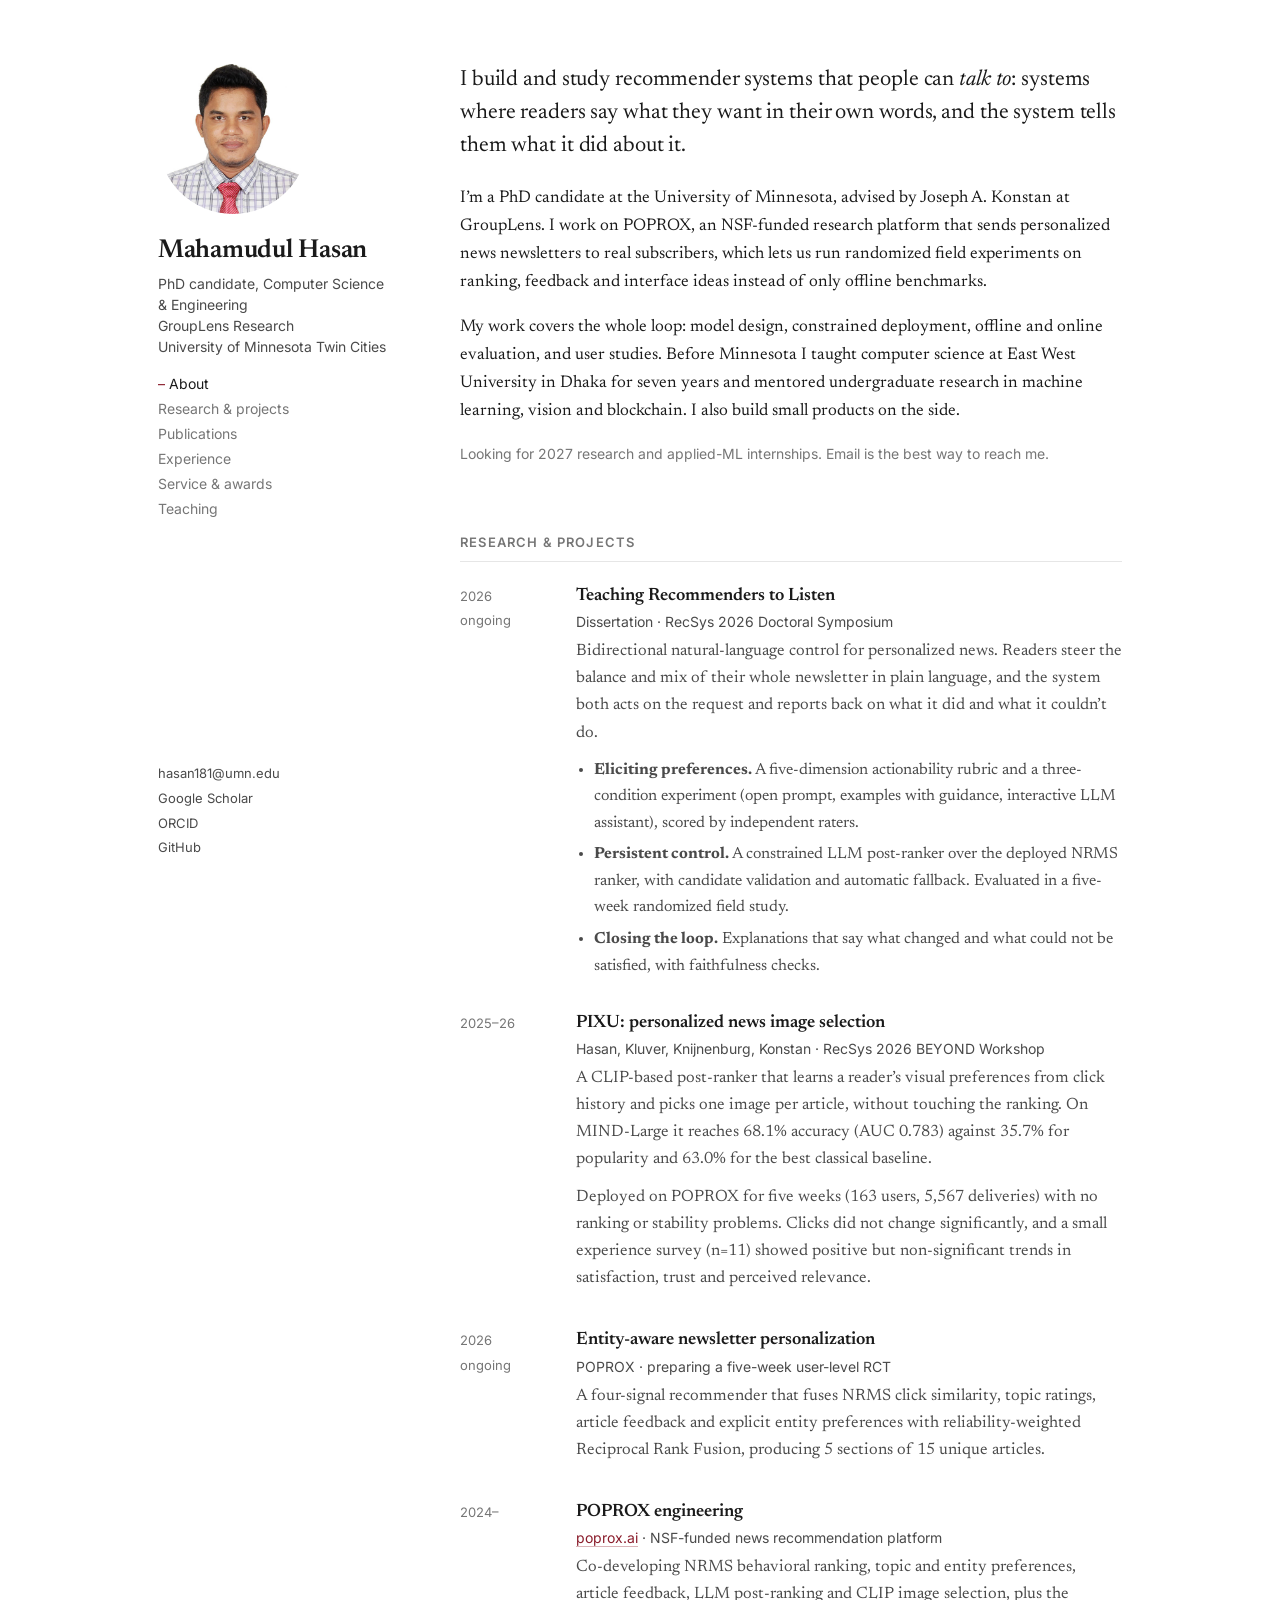
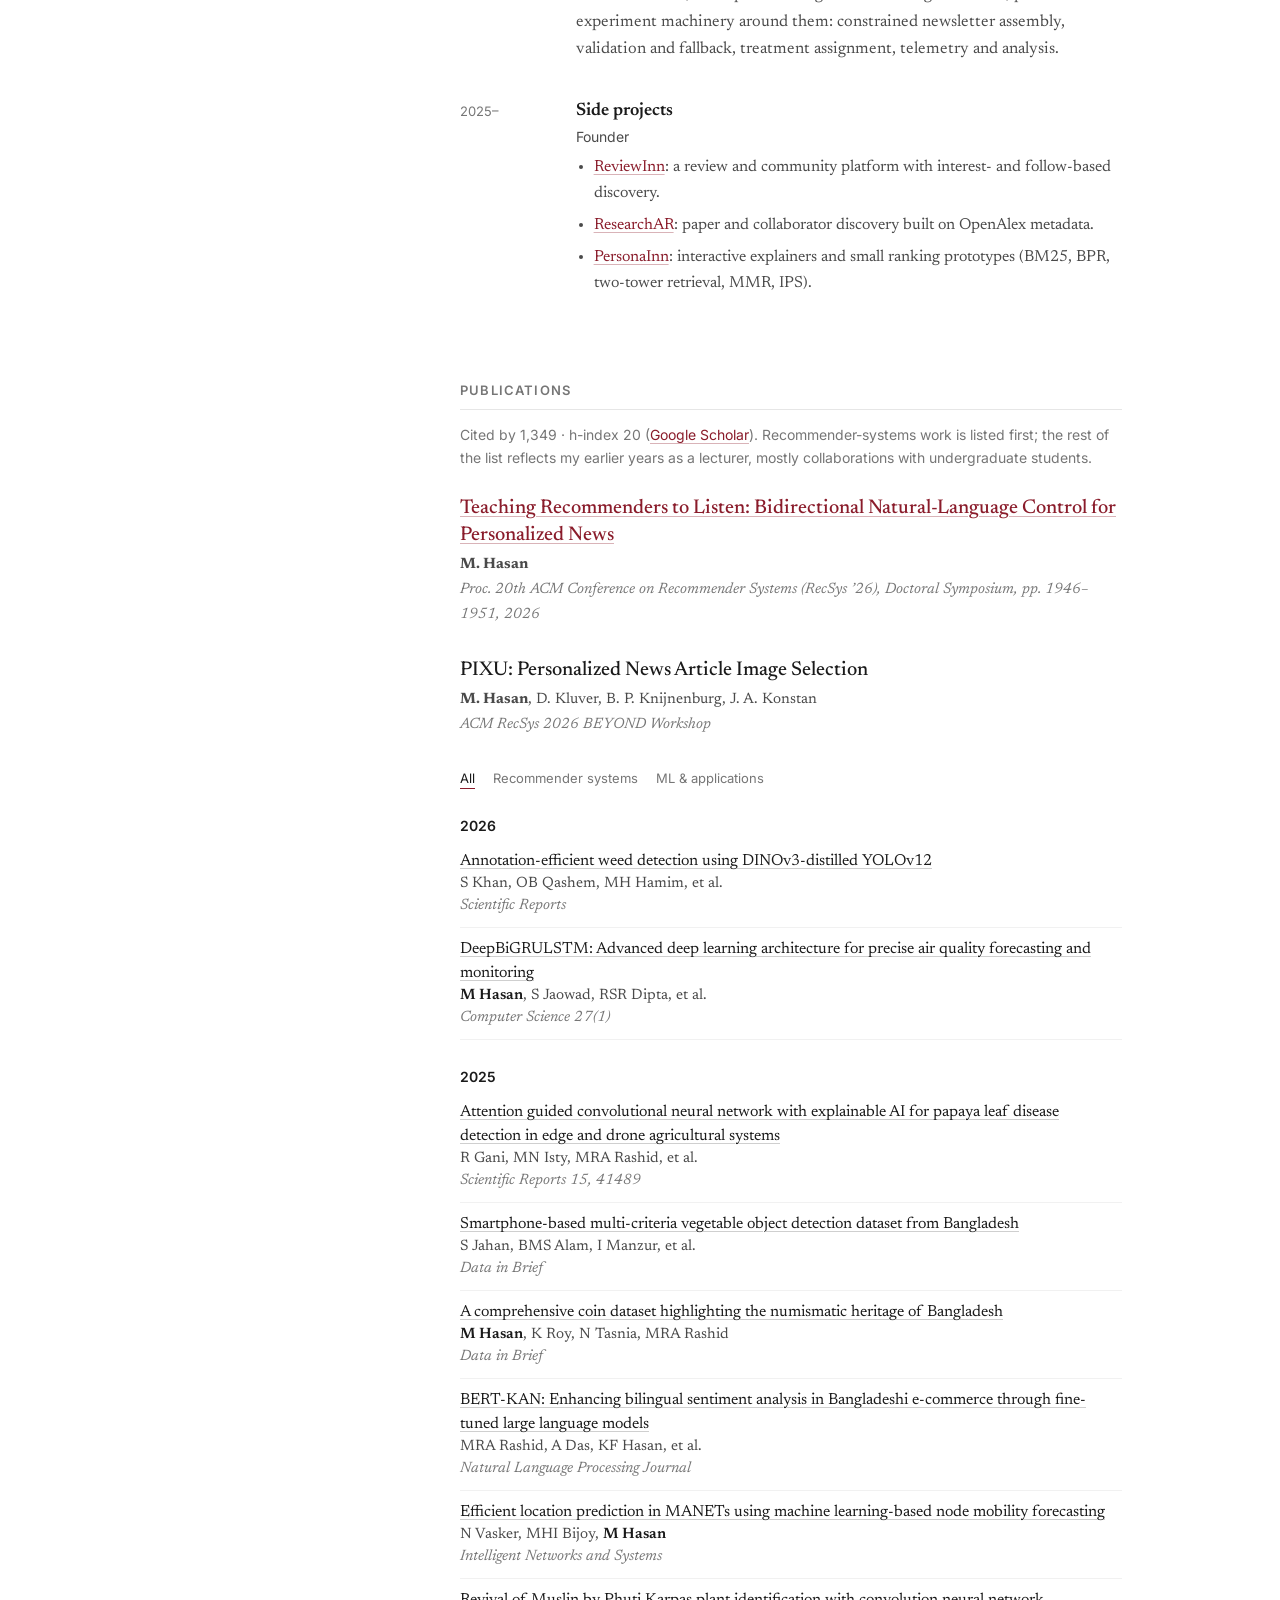
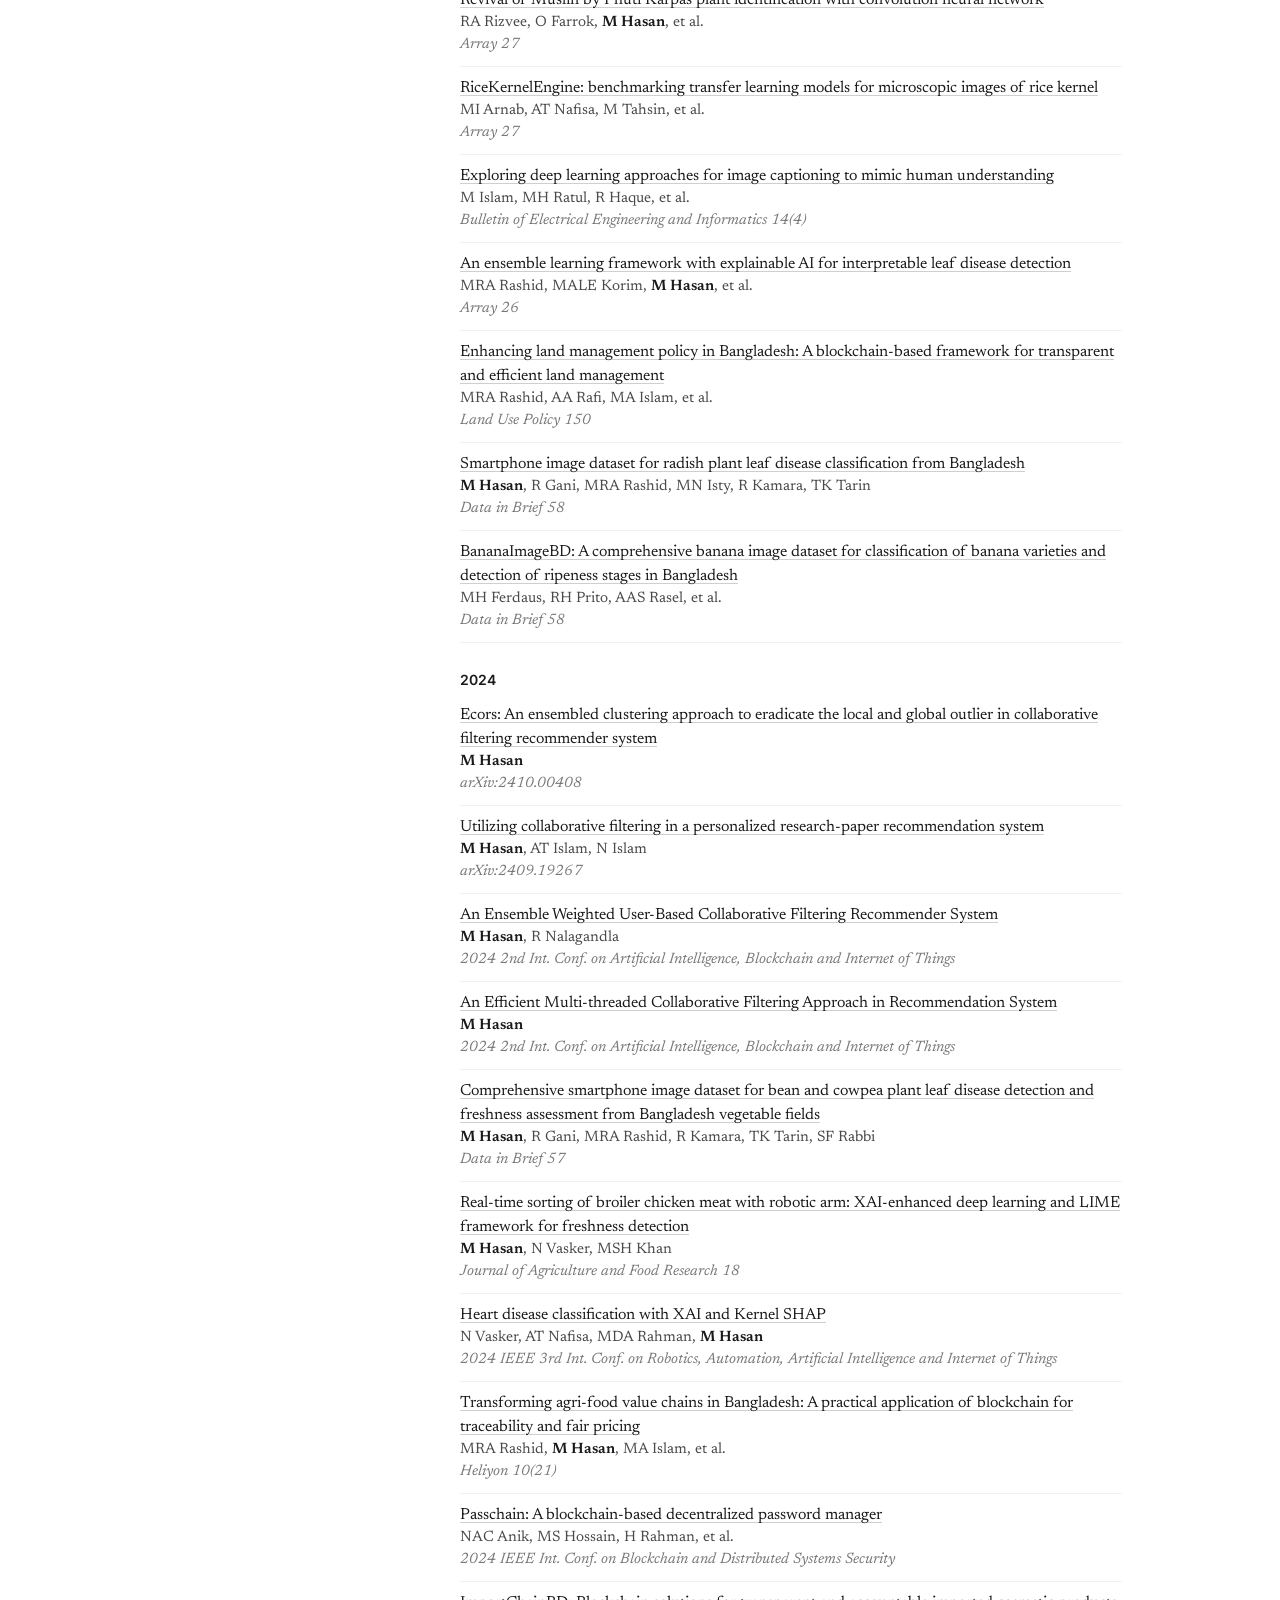
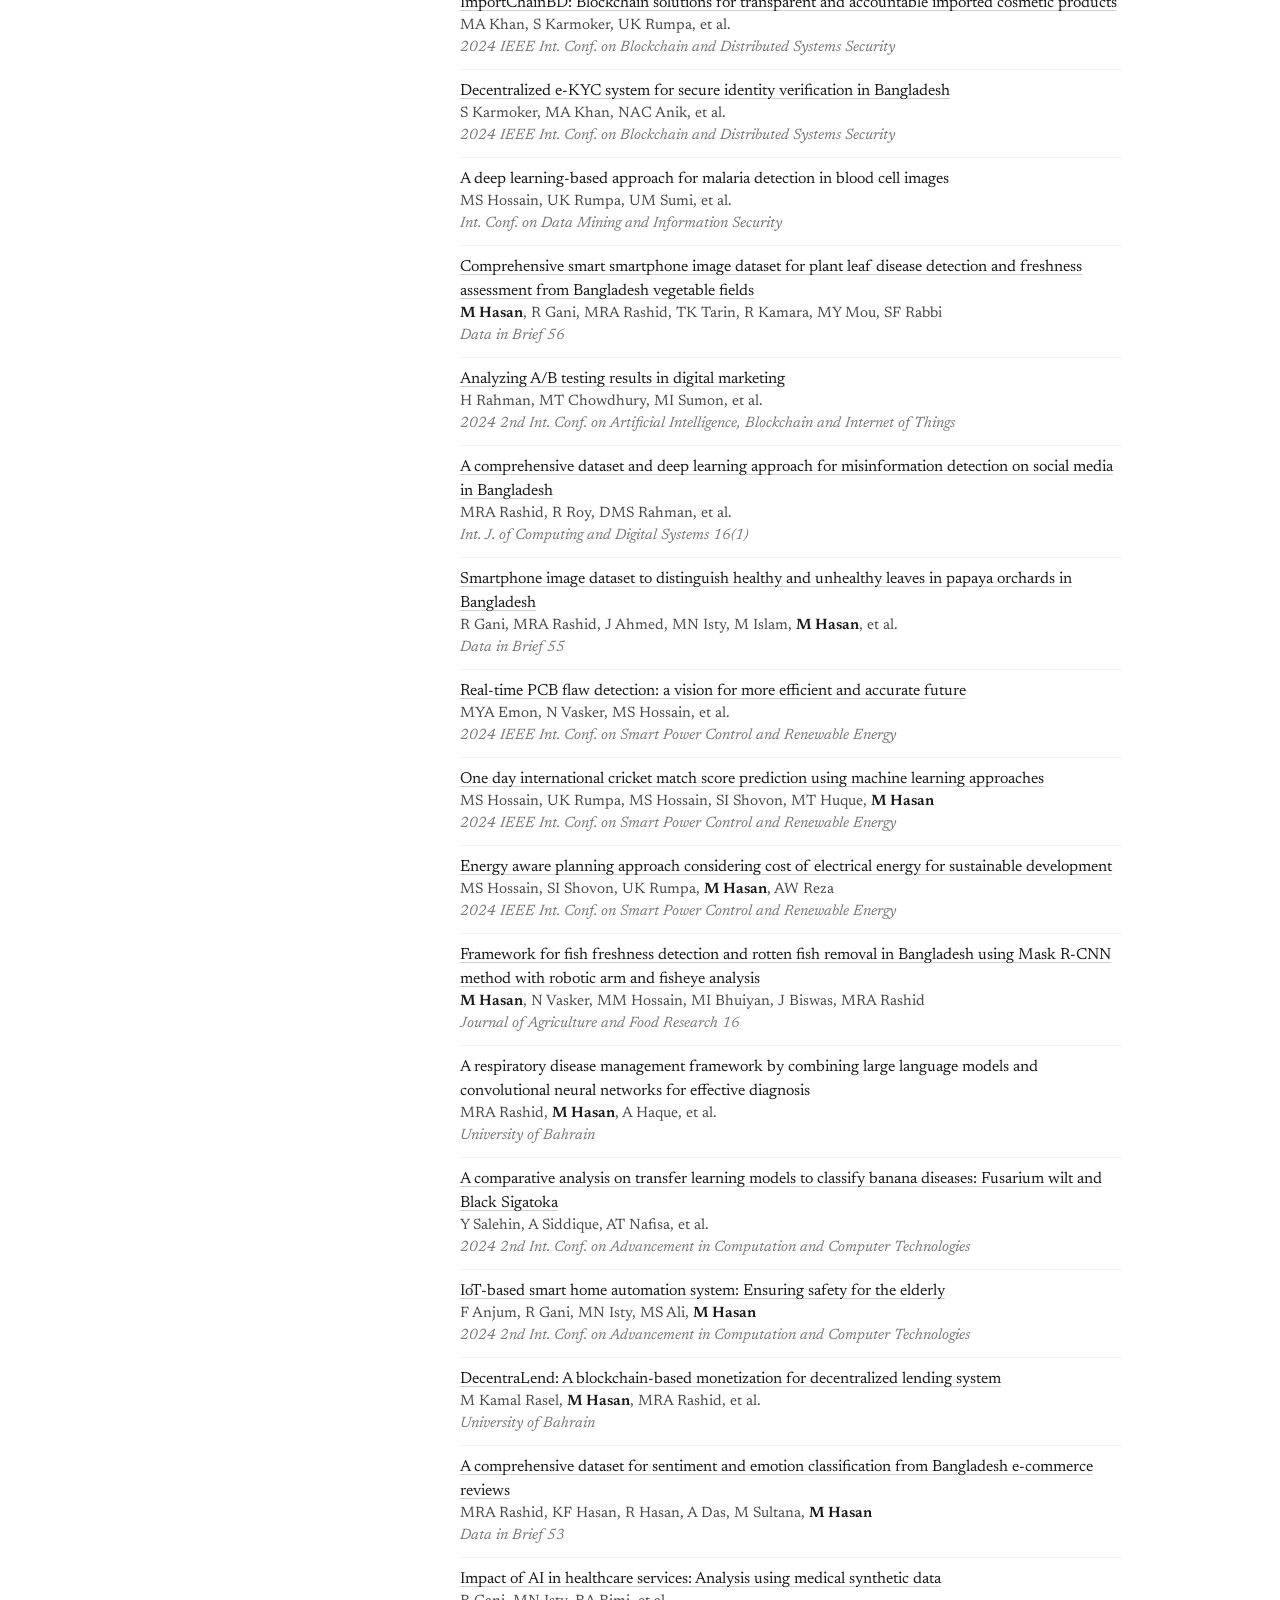
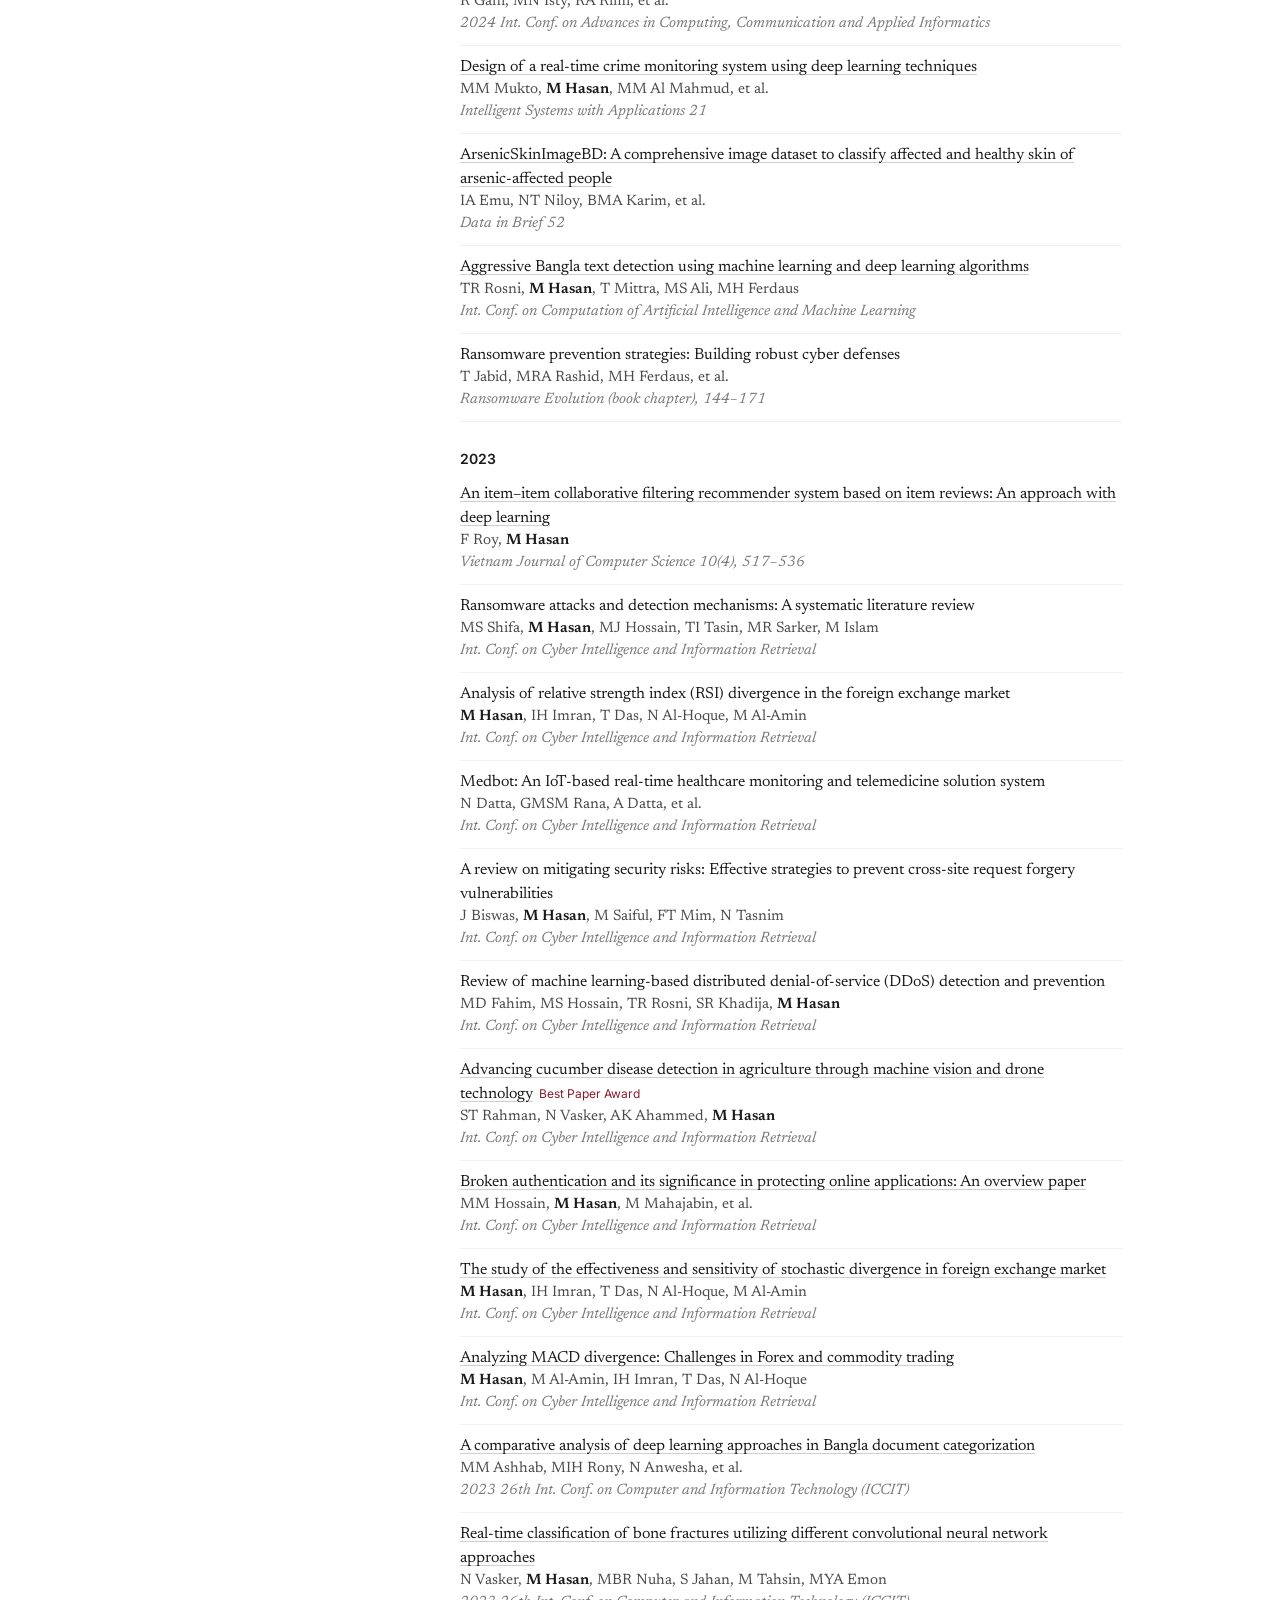
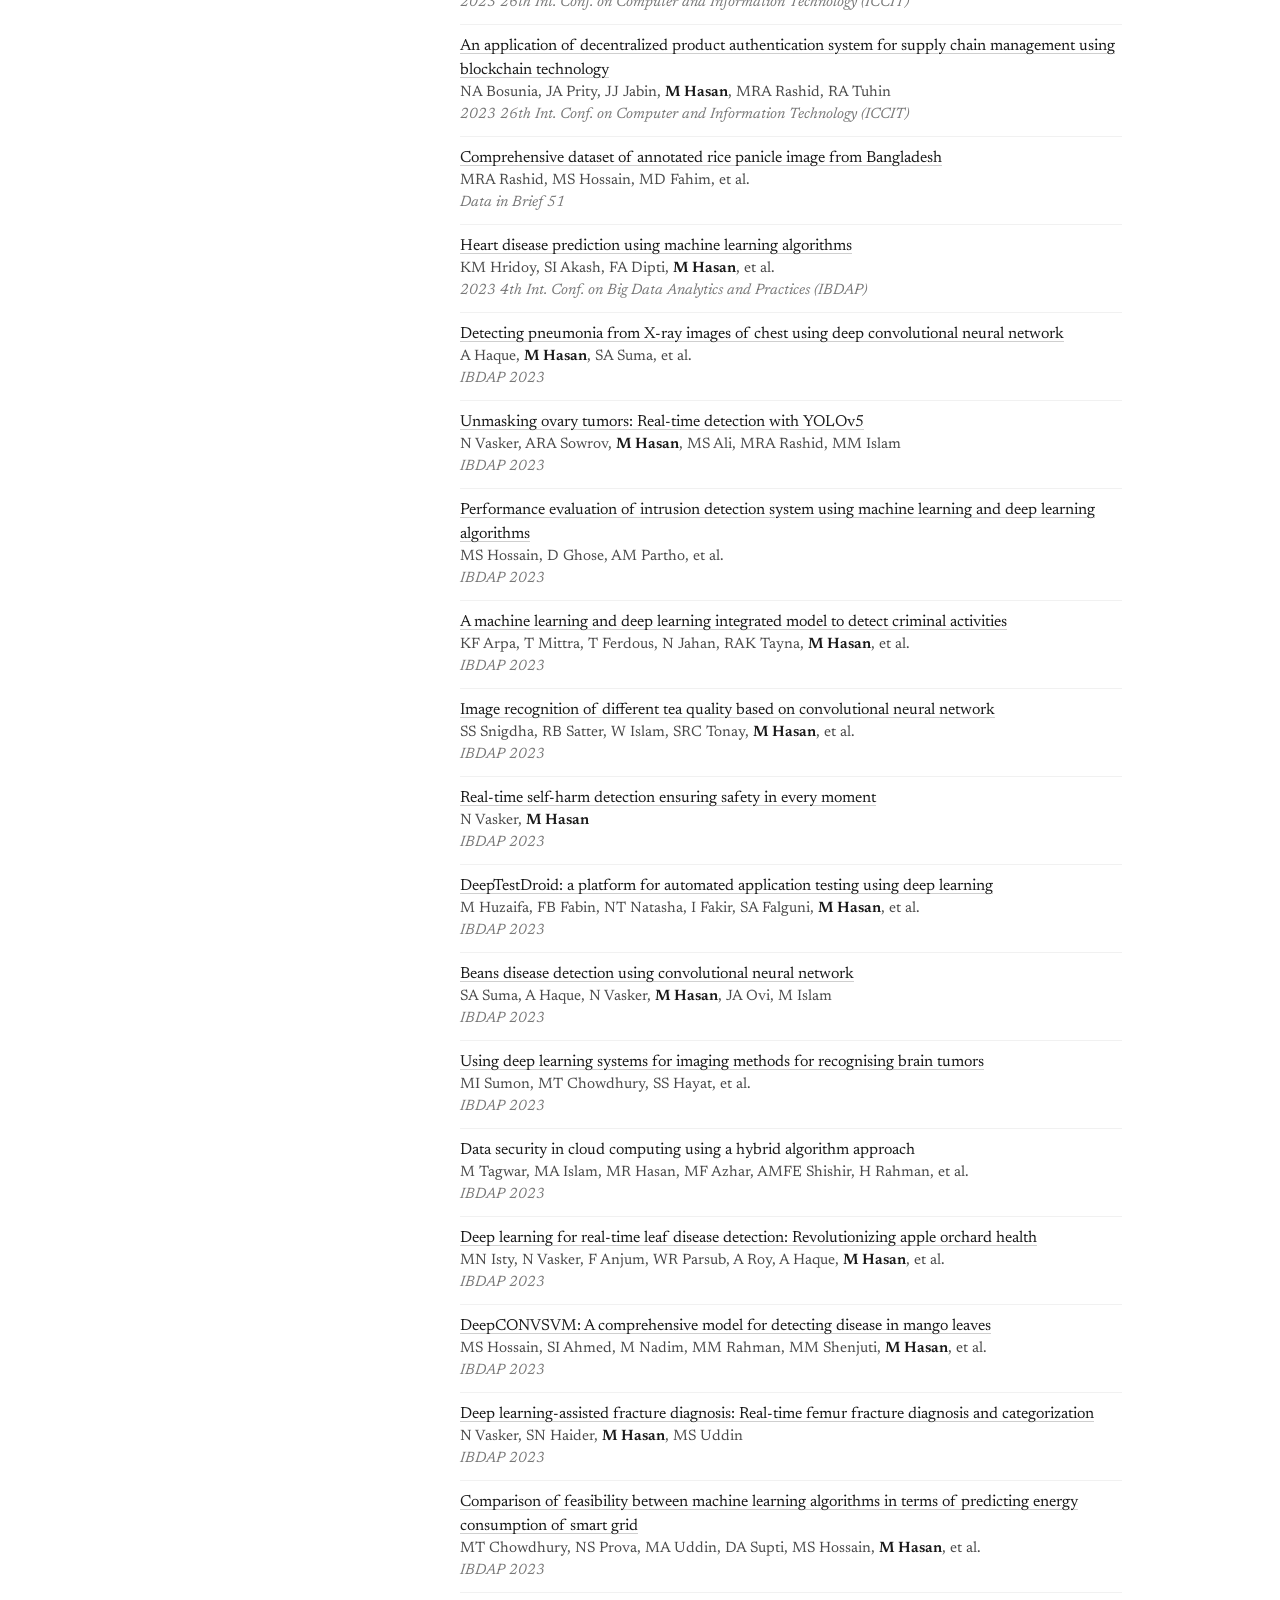
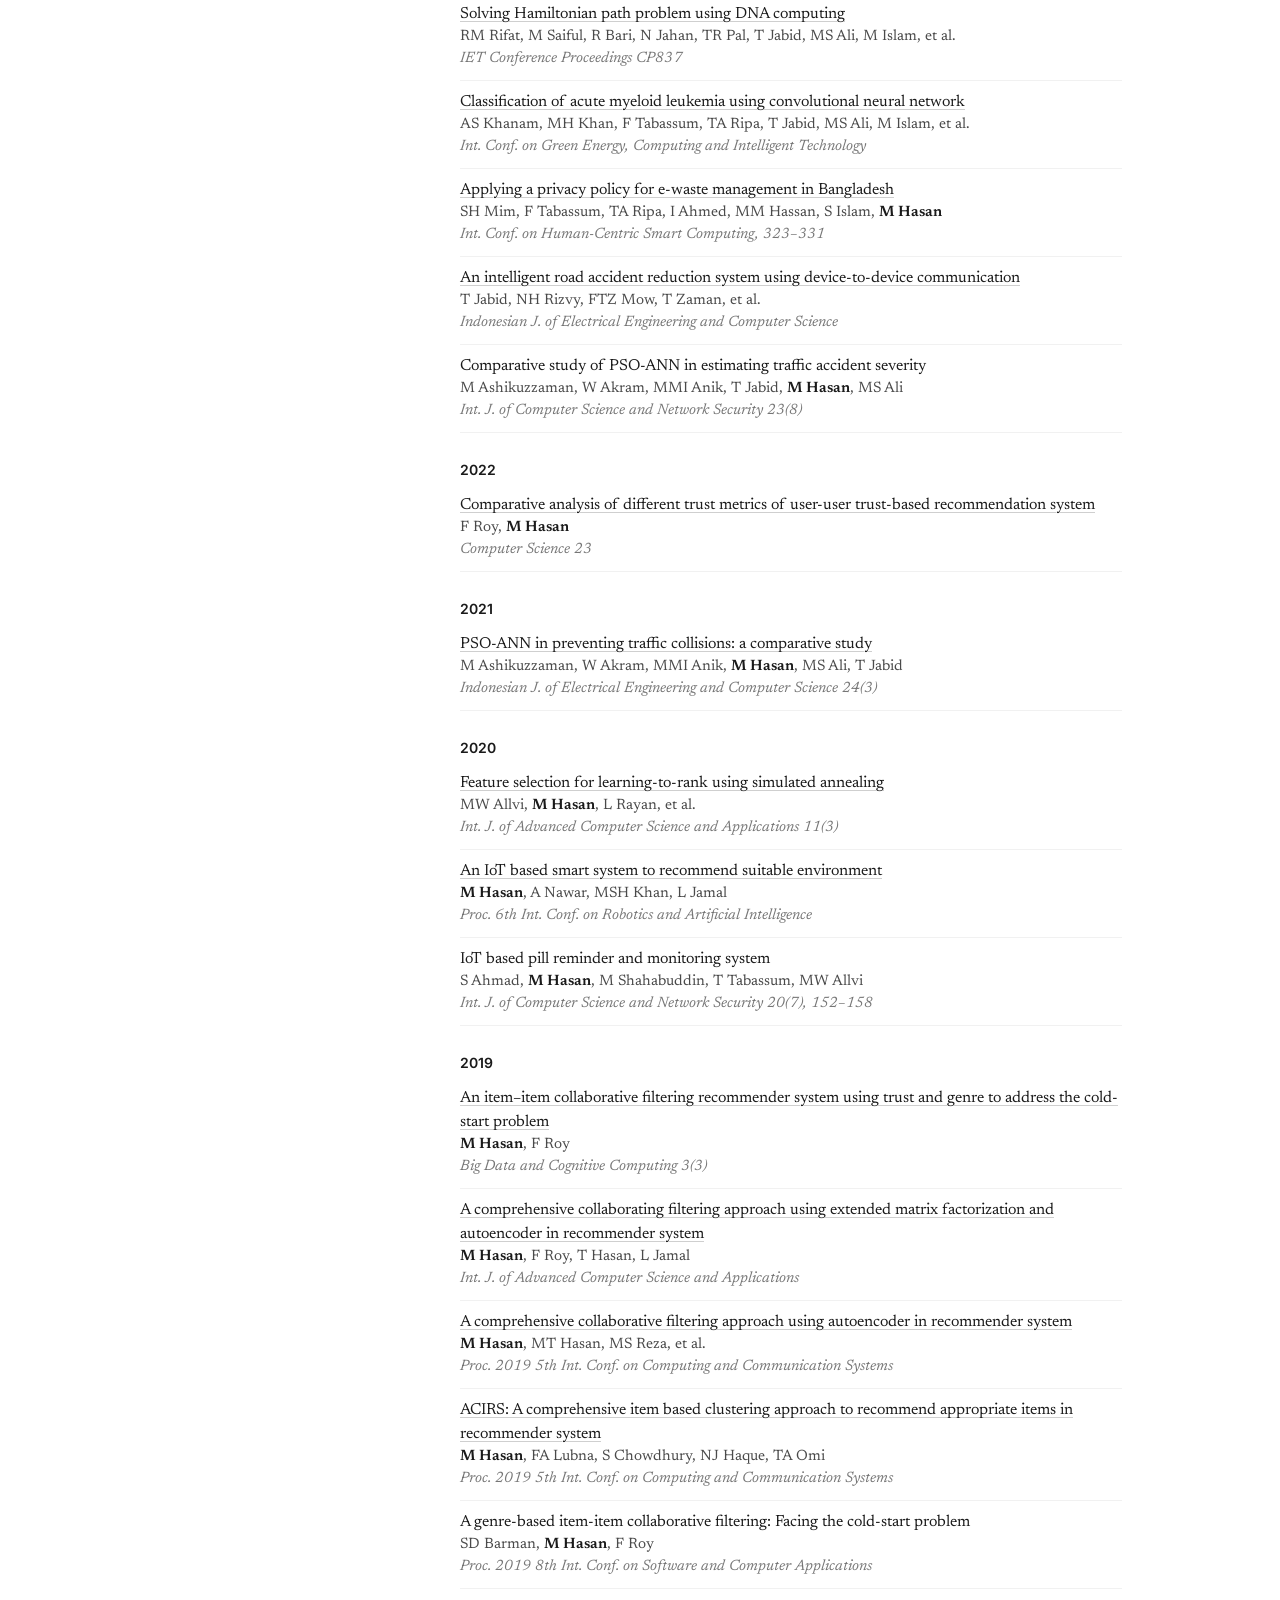
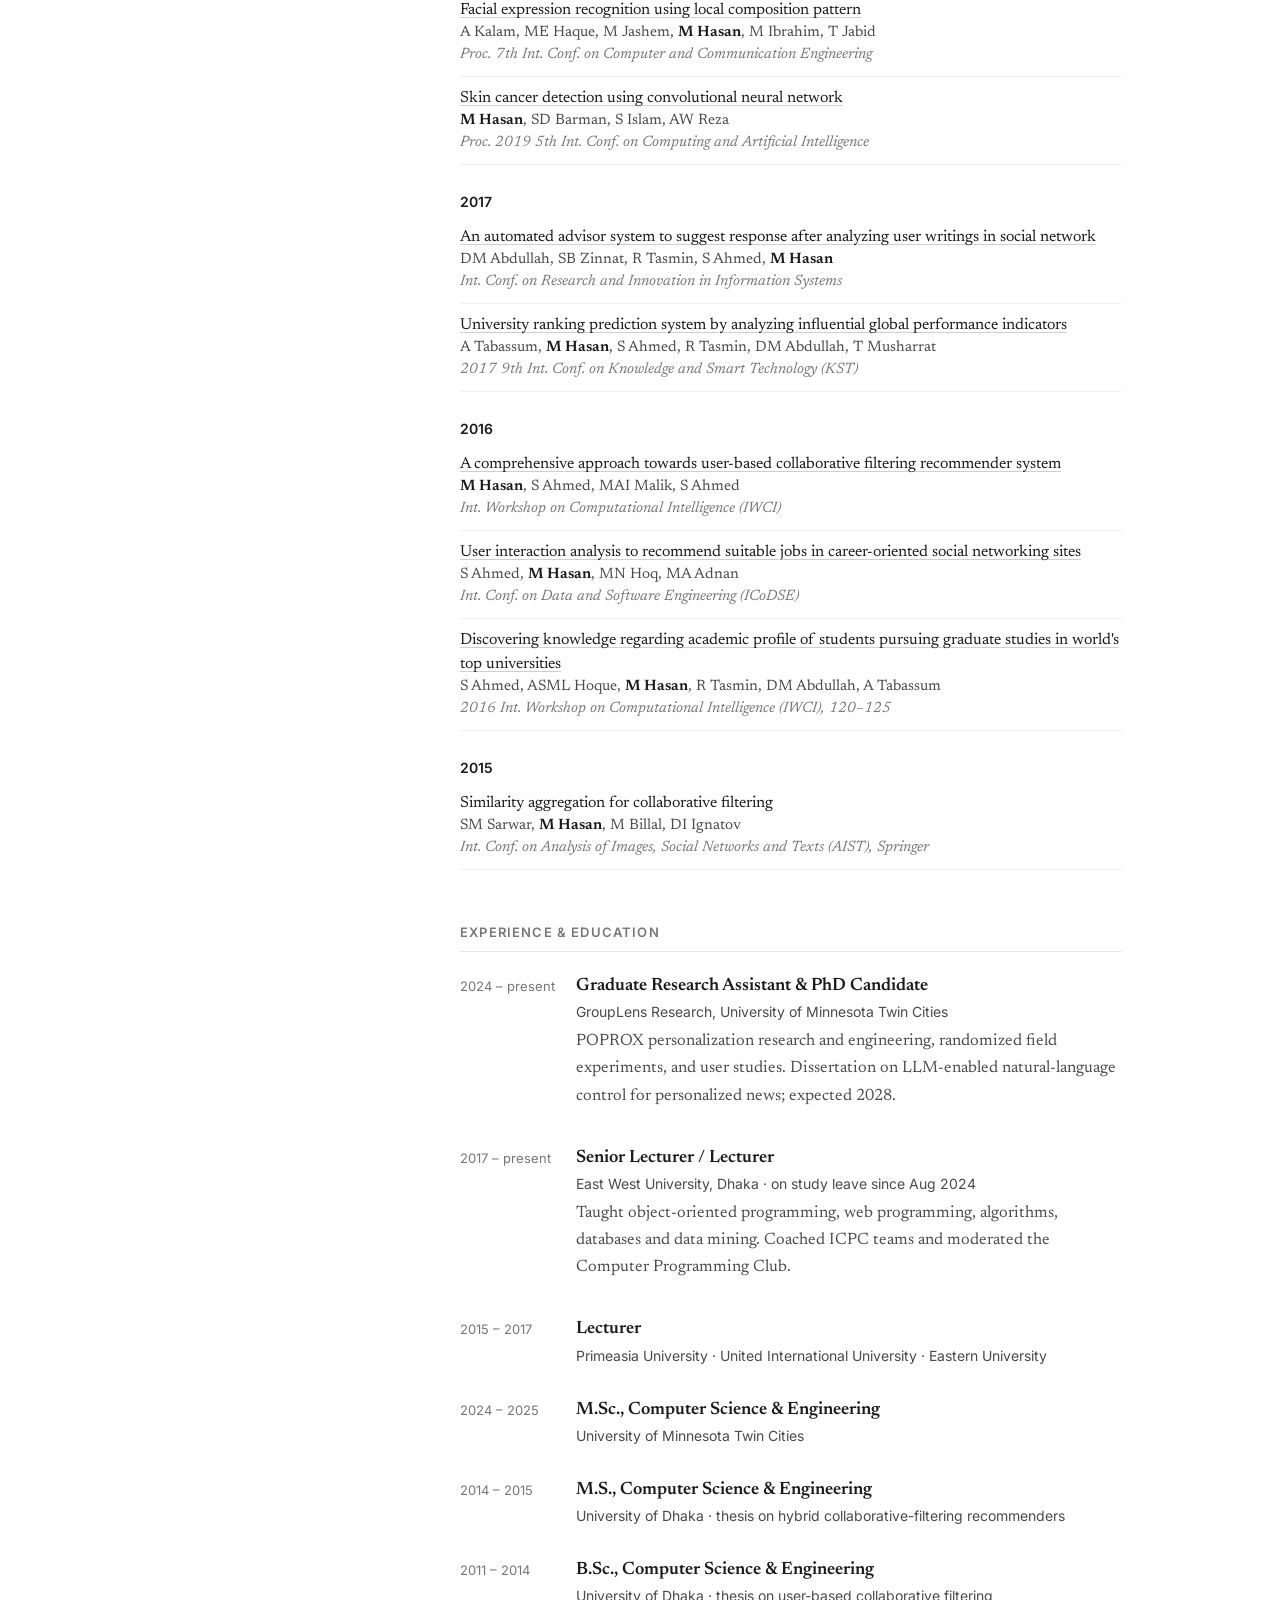
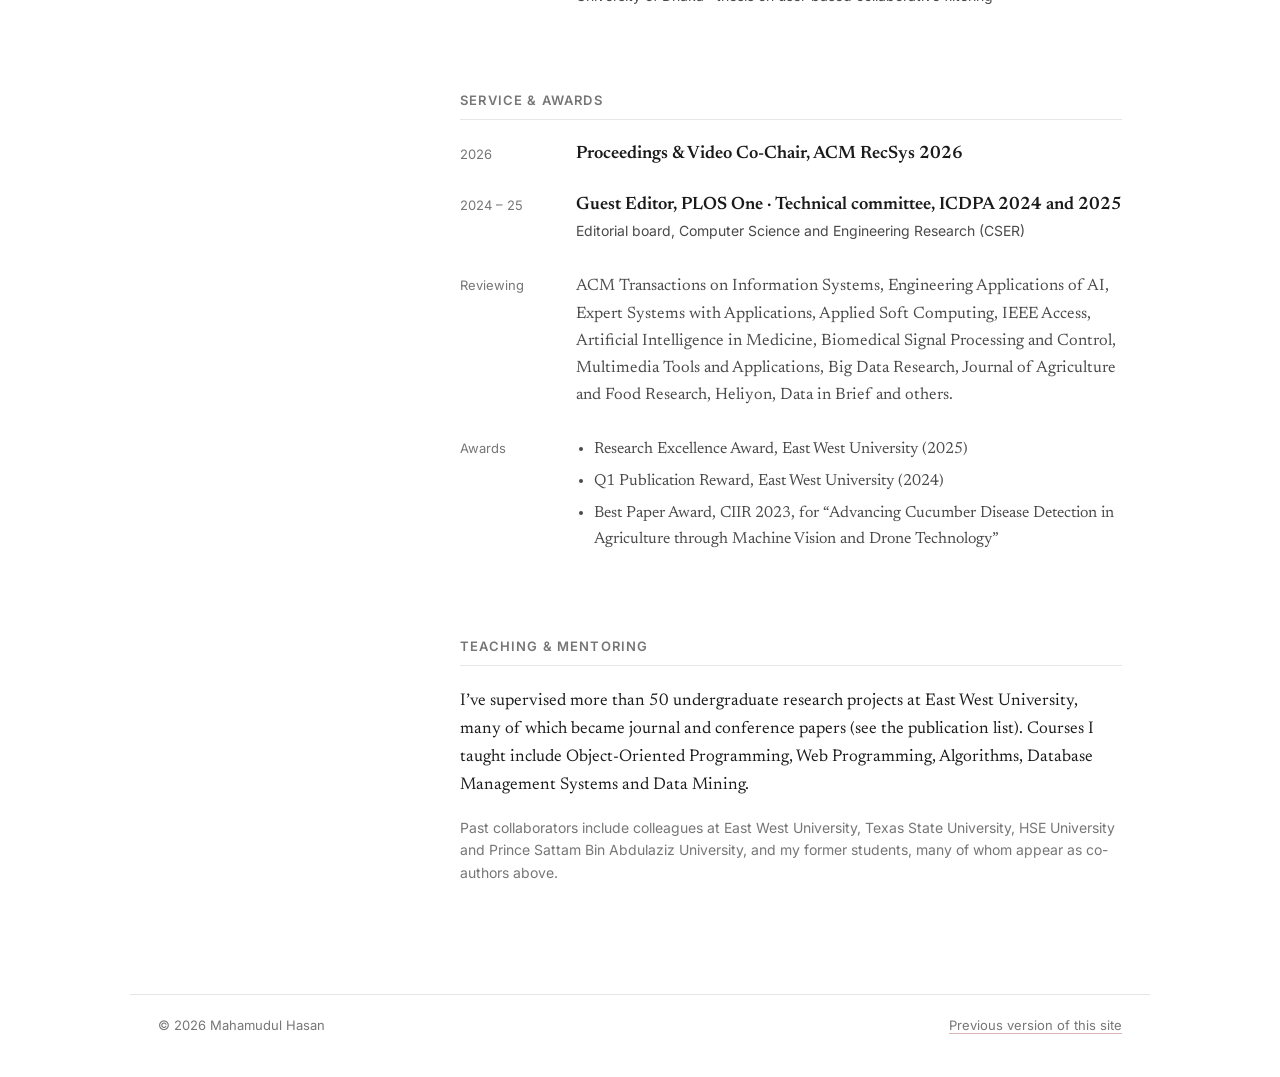
==== commit 390b686f: "Link publications to their DOI / arXiv pages" ====
--- a/index.html
+++ b/index.html
@@ -59,7 +59,7 @@
 .filters button:focus-visible{outline:2px solid var(--link);outline-offset:3px}
 .yr{font:600 14px var(--sans);color:var(--ink);margin:28px 0 6px}
 .pub{padding:9px 0;border-bottom:1px solid #f1f1f1;font-size:16px;line-height:1.5}
-.pub .t{color:var(--ink)}
+.pub .t{color:var(--ink)}.pub .t a{color:var(--ink);text-decoration-color:#cfcfcf}.pub .t a:hover{color:var(--link);text-decoration-color:var(--link)}
 .pub .a{display:block;color:var(--soft);font-size:15px}
 .pub .a b{color:var(--ink);font-weight:600}
 .pub .v{display:block;color:var(--mute);font-size:15px;font-style:italic}
@@ -191,7 +191,7 @@
   <p class="small" style="margin-top:-8px">Cited by 1,349 · h-index 20 (<a href="https://scholar.google.com/citations?user=_Jit0HQAAAAJ" target="_blank" rel="noopener">Google Scholar</a>). Recommender-systems work is listed first; the rest of the list reflects my earlier years as a lecturer, mostly collaborations with undergraduate students.</p>
 
   <div class="feat" style="margin-top:26px">
-    <h3>Teaching Recommenders to Listen: Bidirectional Natural-Language Control for Personalized News</h3>
+    <h3><a href="https://doi.org/10.1145/3773078.3831940" target="_blank" rel="noopener">Teaching Recommenders to Listen: Bidirectional Natural-Language Control for Personalized News</a></h3>
     <div class="a"><b>M. Hasan</b></div>
     <div class="v">Proc. 20th ACM Conference on Recommender Systems (RecSys ’26), Doctoral Symposium, pp. 1946–1951, 2026</div>
   </div>
@@ -374,6 +374,91 @@
 [2017,"University ranking prediction system by analyzing influential global performance indicators","A Tabassum, M Hasan, S Ahmed, R Tasmin, DM Abdullah, T Musharrat","2017 9th Int. Conf. on Knowledge and Smart Technology (KST)","ml"],
 [2016,"Discovering knowledge regarding academic profile of students pursuing graduate studies in world's top universities","S Ahmed, ASML Hoque, M Hasan, R Tasmin, DM Abdullah, A Tabassum","2016 Int. Workshop on Computational Intelligence (IWCI), 120–125","ml"]
 ];
+const LINKS = {
+"Ecors: An ensembled clustering approach to eradicate the local and global outlier in collaborative filtering recommender system": "https://arxiv.org/abs/2410.00408",
+"Utilizing collaborative filtering in a personalized research-paper recommendation system": "https://arxiv.org/abs/2409.19267",
+"An Ensemble Weighted User-Based Collaborative Filtering Recommender System": "https://doi.org/10.1109/aibthings63359.2024.10863411",
+"An Efficient Multi-threaded Collaborative Filtering Approach in Recommendation System": "https://doi.org/10.1109/aibthings63359.2024.10863489",
+"An item–item collaborative filtering recommender system based on item reviews: An approach with deep learning": "https://doi.org/10.1142/s2196888823500124",
+"Comparative analysis of different trust metrics of user-user trust-based recommendation system": "https://doi.org/10.7494/csci.2022.23.3.4227",
+"Feature selection for learning-to-rank using simulated annealing": "https://doi.org/10.14569/ijacsa.2020.0110387",
+"An IoT based smart system to recommend suitable environment": "https://doi.org/10.1145/3449301.3449329",
+"An item–item collaborative filtering recommender system using trust and genre to address the cold-start problem": "https://doi.org/10.3390/bdcc3030039",
+"A comprehensive collaborating filtering approach using extended matrix factorization and autoencoder in recommender system": "https://doi.org/10.14569/ijacsa.2019.0100666",
+"A comprehensive collaborative filtering approach using autoencoder in recommender system": "https://doi.org/10.1145/3330482.3330518",
+"An automated advisor system to suggest response after analyzing user writings in social network": "https://doi.org/10.1109/icriis.2017.8002502",
+"A comprehensive approach towards user-based collaborative filtering recommender system": "https://doi.org/10.1109/iwci.2016.7860358",
+"User interaction analysis to recommend suitable jobs in career-oriented social networking sites": "https://doi.org/10.1109/icodse.2016.7936143",
+"Annotation-efficient weed detection using DINOv3-distilled YOLOv12": "https://doi.org/10.1038/s41598-026-60555-1",
+"DeepBiGRULSTM: Advanced deep learning architecture for precise air quality forecasting and monitoring": "https://doi.org/10.7494/csci.2026.27.1.6073",
+"Attention guided convolutional neural network with explainable AI for papaya leaf disease detection in edge and drone agricultural systems": "https://doi.org/10.1038/s41598-025-25374-w",
+"Smartphone-based multi-criteria vegetable object detection dataset from Bangladesh": "https://doi.org/10.1016/j.dib.2025.112281",
+"A comprehensive coin dataset highlighting the numismatic heritage of Bangladesh": "https://doi.org/10.1016/j.dib.2025.112212",
+"BERT-KAN: Enhancing bilingual sentiment analysis in Bangladeshi e-commerce through fine-tuned large language models": "https://doi.org/10.1016/j.nlp.2025.100190",
+"Efficient location prediction in MANETs using machine learning-based node mobility forecasting": "https://doi.org/10.1201/9781032659770-27",
+"Revival of Muslin by Phuti Karpas plant identification with convolution neural network": "https://doi.org/10.1016/j.array.2025.100428",
+"RiceKernelEngine: benchmarking transfer learning models for microscopic images of rice kernel": "https://doi.org/10.1016/j.array.2025.100429",
+"Exploring deep learning approaches for image captioning to mimic human understanding": "https://doi.org/10.11591/eei.v14i4.8885",
+"An ensemble learning framework with explainable AI for interpretable leaf disease detection": "https://doi.org/10.1016/j.array.2025.100386",
+"Enhancing land management policy in Bangladesh: A blockchain-based framework for transparent and efficient land management": "https://doi.org/10.1016/j.landusepol.2024.107436",
+"Smartphone image dataset for radish plant leaf disease classification from Bangladesh": "https://doi.org/10.1016/j.dib.2024.111263",
+"BananaImageBD: A comprehensive banana image dataset for classification of banana varieties and detection of ripeness stages in Bangladesh": "https://doi.org/10.1016/j.dib.2024.111239",
+"Comprehensive smartphone image dataset for bean and cowpea plant leaf disease detection and freshness assessment from Bangladesh vegetable fields": "https://doi.org/10.1016/j.dib.2024.111023",
+"Real-time sorting of broiler chicken meat with robotic arm: XAI-enhanced deep learning and LIME framework for freshness detection": "https://doi.org/10.1016/j.jafr.2024.101372",
+"Heart disease classification with XAI and Kernel SHAP": "https://doi.org/10.1109/raaicon64172.2024.10928523",
+"Transforming agri-food value chains in Bangladesh: A practical application of blockchain for traceability and fair pricing": "https://doi.org/10.1016/j.heliyon.2024.e40091",
+"Passchain: A blockchain-based decentralized password manager": "https://doi.org/10.1109/icbds61829.2024.10837098",
+"ImportChainBD: Blockchain solutions for transparent and accountable imported cosmetic products": "https://doi.org/10.1109/icbds61829.2024.10837434",
+"Decentralized e-KYC system for secure identity verification in Bangladesh": "https://doi.org/10.1109/icbds61829.2024.10837368",
+"Comprehensive smart smartphone image dataset for plant leaf disease detection and freshness assessment from Bangladesh vegetable fields": "https://doi.org/10.1016/j.dib.2024.110775",
+"Analyzing A/B testing results in digital marketing": "https://doi.org/10.1109/aibthings63359.2024.10863285",
+"A comprehensive dataset and deep learning approach for misinformation detection on social media in Bangladesh": "https://doi.org/10.12785/ijcds/1571057398",
+"Smartphone image dataset to distinguish healthy and unhealthy leaves in papaya orchards in Bangladesh": "https://doi.org/10.1016/j.dib.2024.110599",
+"Real-time PCB flaw detection: a vision for more efficient and accurate future": "https://doi.org/10.1109/icspcre62303.2024.10674952",
+"One day international cricket match score prediction using machine learning approaches": "https://doi.org/10.1109/icspcre62303.2024.10674897",
+"Energy aware planning approach considering cost of electrical energy for sustainable development": "https://doi.org/10.1109/icspcre62303.2024.10675084",
+"Framework for fish freshness detection and rotten fish removal in Bangladesh using Mask R-CNN method with robotic arm and fisheye analysis": "https://doi.org/10.1016/j.jafr.2024.101139",
+"A comparative analysis on transfer learning models to classify banana diseases: Fusarium wilt and Black Sigatoka": "https://doi.org/10.1109/incacct61598.2024.10551036",
+"IoT-based smart home automation system: Ensuring safety for the elderly": "https://doi.org/10.1109/incacct61598.2024.10551092",
+"DecentraLend: A blockchain-based monetization for decentralized lending system": "https://doi.org/10.12785/ijcds/1501118",
+"A comprehensive dataset for sentiment and emotion classification from Bangladesh e-commerce reviews": "https://doi.org/10.1016/j.dib.2024.110052",
+"Impact of AI in healthcare services: Analysis using medical synthetic data": "https://doi.org/10.1109/icaccess61735.2024.10499613",
+"Design of a real-time crime monitoring system using deep learning techniques": "https://doi.org/10.2139/ssrn.4465759",
+"ArsenicSkinImageBD: A comprehensive image dataset to classify affected and healthy skin of arsenic-affected people": "https://doi.org/10.1016/j.dib.2023.110016",
+"Aggressive Bangla text detection using machine learning and deep learning algorithms": "https://doi.org/10.1007/978-3-031-71481-8_14",
+"Broken authentication and its significance in protecting online applications: An overview paper": "https://doi.org/10.1007/978-981-97-3594-5_5",
+"The study of the effectiveness and sensitivity of stochastic divergence in foreign exchange market": "https://doi.org/10.1007/978-981-97-3594-5_22",
+"Analyzing MACD divergence: Challenges in Forex and commodity trading": "https://doi.org/10.1007/978-981-97-3594-5_12",
+"A comparative analysis of deep learning approaches in Bangla document categorization": "https://doi.org/10.1109/iccit60459.2023.10441548",
+"Real-time classification of bone fractures utilizing different convolutional neural network approaches": "https://doi.org/10.1109/iccit60459.2023.10441387",
+"An application of decentralized product authentication system for supply chain management using blockchain technology": "https://doi.org/10.1109/iccit60459.2023.10441094",
+"Comprehensive dataset of annotated rice panicle image from Bangladesh": "https://doi.org/10.1016/j.dib.2023.109772",
+"Detecting pneumonia from X-ray images of chest using deep convolutional neural network": "https://doi.org/10.1109/ibdap58581.2023.10271996",
+"Unmasking ovary tumors: Real-time detection with YOLOv5": "https://doi.org/10.1109/ibdap58581.2023.10271954",
+"Performance evaluation of intrusion detection system using machine learning and deep learning algorithms": "https://doi.org/10.1109/ibdap58581.2023.10271964",
+"A machine learning and deep learning integrated model to detect criminal activities": "https://doi.org/10.1109/ibdap58581.2023.10272002",
+"Image recognition of different tea quality based on convolutional neural network": "https://doi.org/10.1109/ibdap58581.2023.10271963",
+"Real-time self-harm detection ensuring safety in every moment": "https://doi.org/10.1109/ibdap58581.2023.10272005",
+"DeepTestDroid: a platform for automated application testing using deep learning": "https://doi.org/10.1109/ibdap58581.2023.10271935",
+"Beans disease detection using convolutional neural network": "https://doi.org/10.1109/ibdap58581.2023.10271983",
+"Using deep learning systems for imaging methods for recognising brain tumors": "https://doi.org/10.1109/ibdap58581.2023.10271958",
+"Deep learning for real-time leaf disease detection: Revolutionizing apple orchard health": "https://doi.org/10.1109/ibdap58581.2023.10271987",
+"DeepCONVSVM: A comprehensive model for detecting disease in mango leaves": "https://doi.org/10.1109/ibdap58581.2023.10272007",
+"Deep learning-assisted fracture diagnosis: Real-time femur fracture diagnosis and categorization": "https://doi.org/10.1109/ibdap58581.2023.10271972",
+"Comparison of feasibility between machine learning algorithms in terms of predicting energy consumption of smart grid": "https://doi.org/10.1109/ibdap58581.2023.10272003",
+"Solving Hamiltonian path problem using DNA computing": "https://doi.org/10.1049/icp.2023.1789",
+"Classification of acute myeloid leukemia using convolutional neural network": "https://doi.org/10.1049/icp.2023.1788",
+"Applying a privacy policy for e-waste management in Bangladesh": "https://doi.org/10.1007/978-981-99-7711-6_26",
+"An intelligent road accident reduction system using device-to-device communication": "https://doi.org/10.11591/ijeecs.v30.i3.pp1729-1739",
+"PSO-ANN in preventing traffic collisions: a comparative study": "https://doi.org/10.11591/ijeecs.v24.i3.pp1796-1803",
+"Facial expression recognition using local composition pattern": "https://doi.org/10.1145/3348445.3351307",
+"University ranking prediction system by analyzing influential global performance indicators": "https://doi.org/10.1109/kst.2017.7886119",
+"Discovering knowledge regarding academic profile of students pursuing graduate studies in world's top universities": "https://doi.org/10.1109/iwci.2016.7860351",
+"Advancing cucumber disease detection in agriculture through machine vision and drone technology": "https://doi.org/10.1007/978-981-97-7603-0_40",
+"Skin cancer detection using convolutional neural network": "https://doi.org/10.1145/3330482.3330525",
+"ACIRS: A comprehensive item based clustering approach to recommend appropriate items in recommender system": "https://doi.org/10.1145/3330482.3330526",
+"Heart disease prediction using machine learning algorithms": "https://doi.org/10.1109/ibdap58581.2023.10271997"
+};
 const root=document.getElementById('pubs');
 const esc=s=>s.replace(/[&<>"]/g,c=>({'&':'&amp;','<':'&lt;','>':'&gt;','"':'&quot;'}[c]));
 function render(f){
@@ -381,7 +466,7 @@
   let out='',y=null;
   for(const [yr,t,a,v,,note] of rows){
     if(yr!==y){out+='<div class="yr">'+yr+'</div>';y=yr}
-    out+='<div class="pub"><span class="t">'+esc(t)+'</span>'+(note?'<span class="note">'+esc(note)+'</span>':'')+
+    out+='<div class="pub"><span class="t">'+(LINKS[t]?'<a href="'+esc(LINKS[t])+'" target="_blank" rel="noopener">'+esc(t)+'</a>':esc(t))+'</span>'+(note?'<span class="note">'+esc(note)+'</span>':'')+
       '<span class="a">'+esc(a).replace(/\bM Hasan\b/g,'<b>M Hasan</b>')+'</span><span class="v">'+esc(v)+'</span></div>';
   }
   root.innerHTML=out;
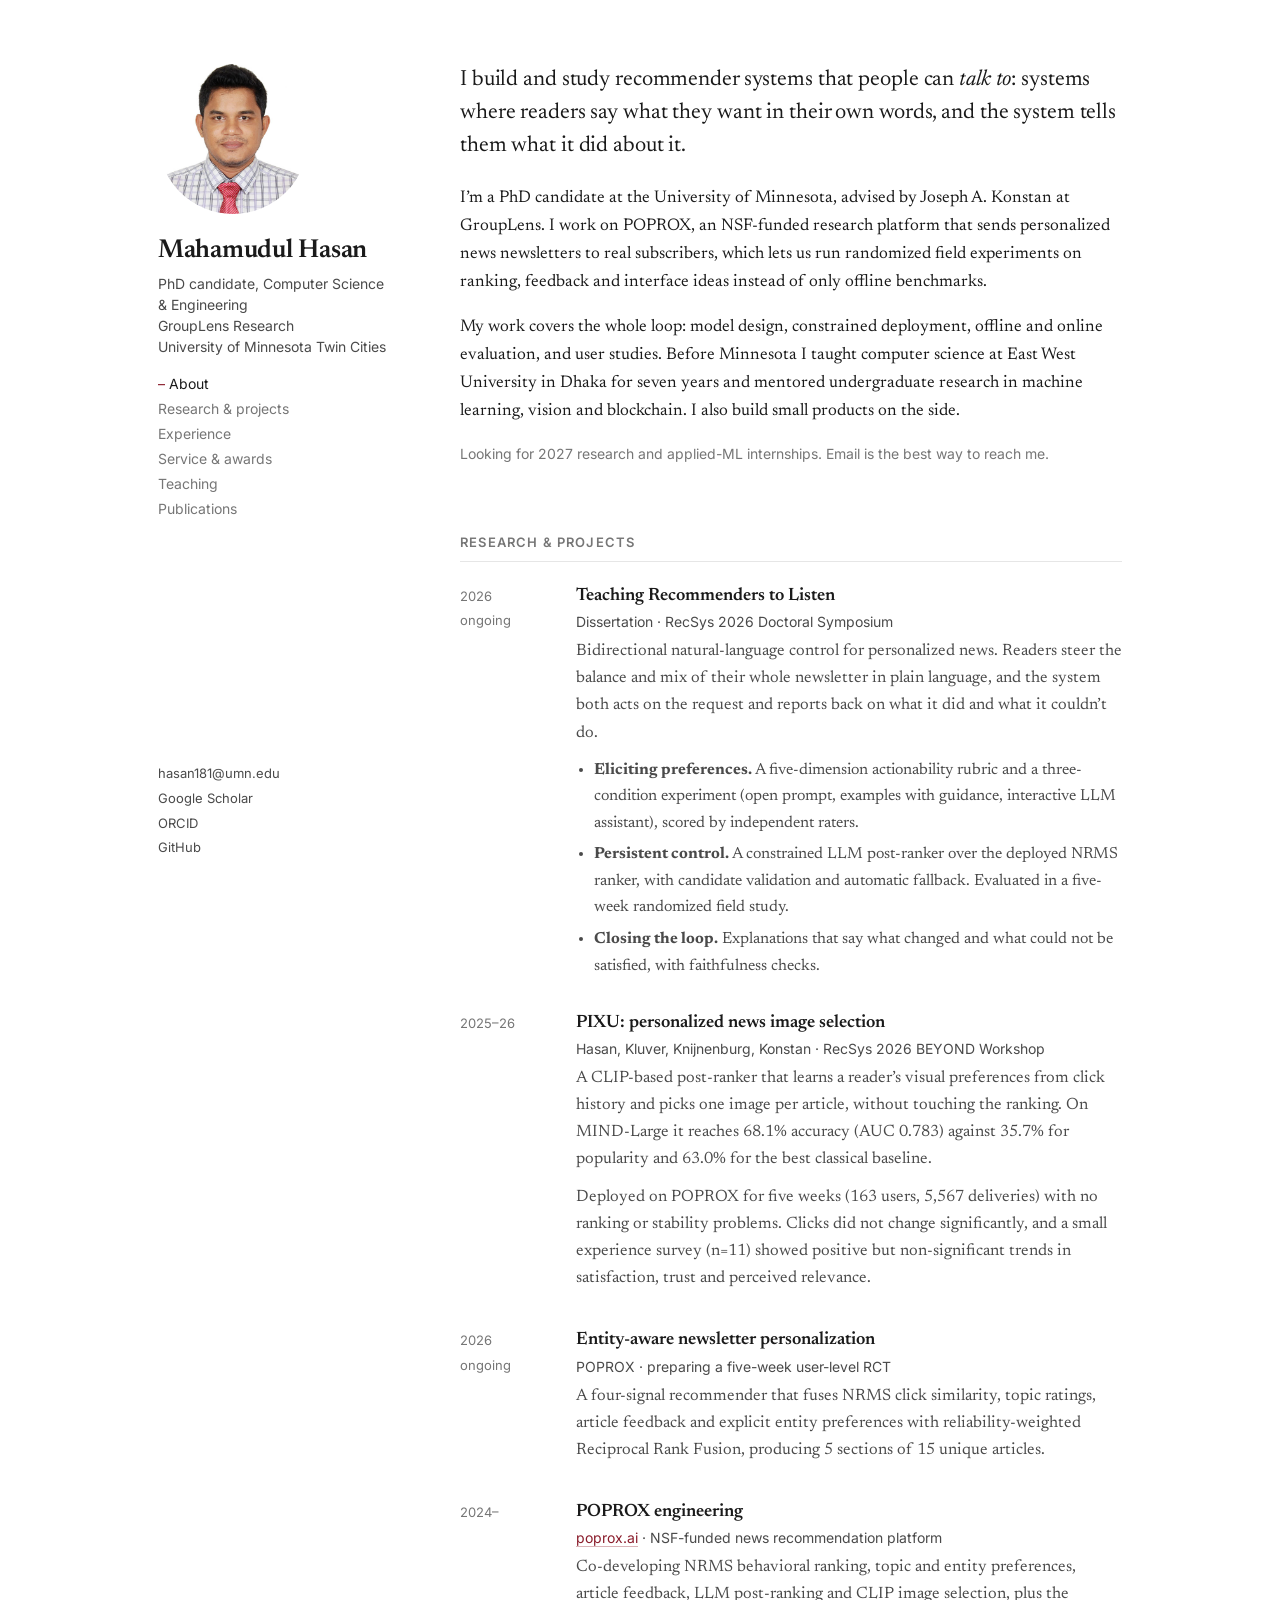
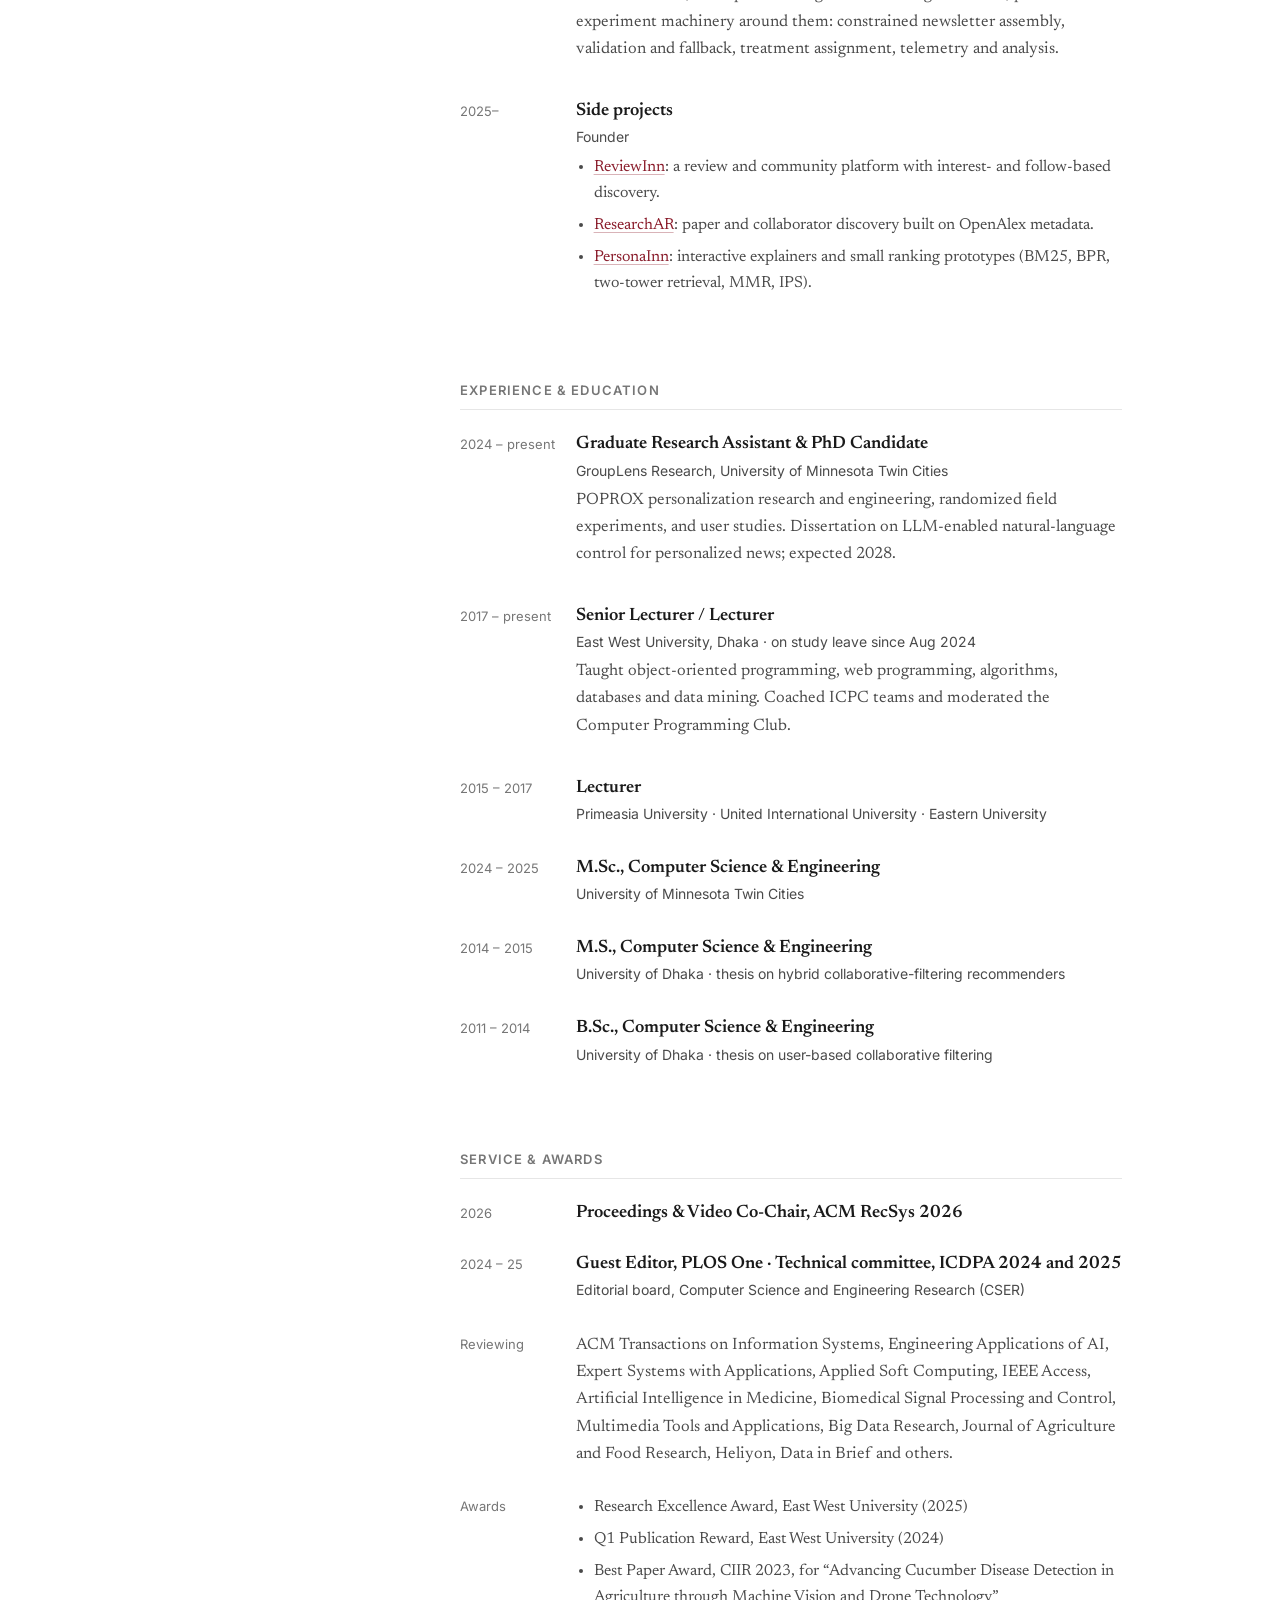
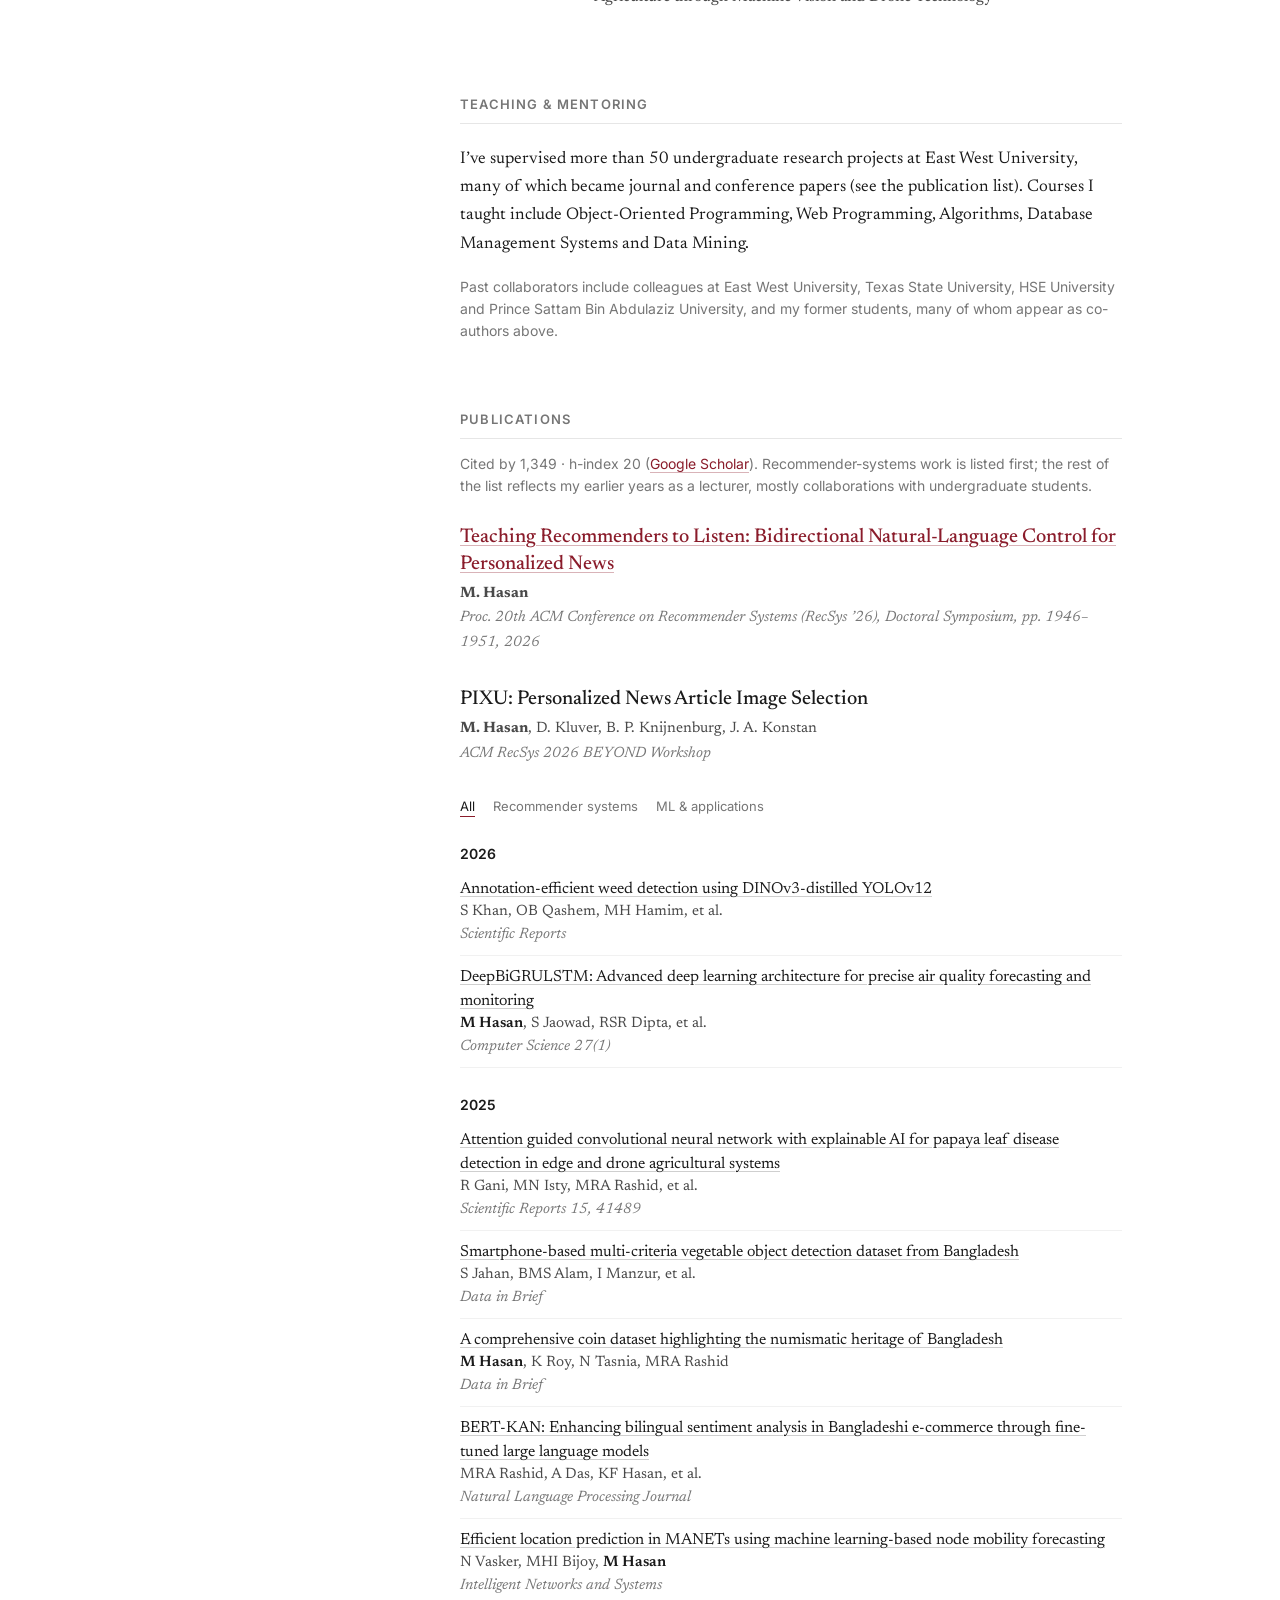
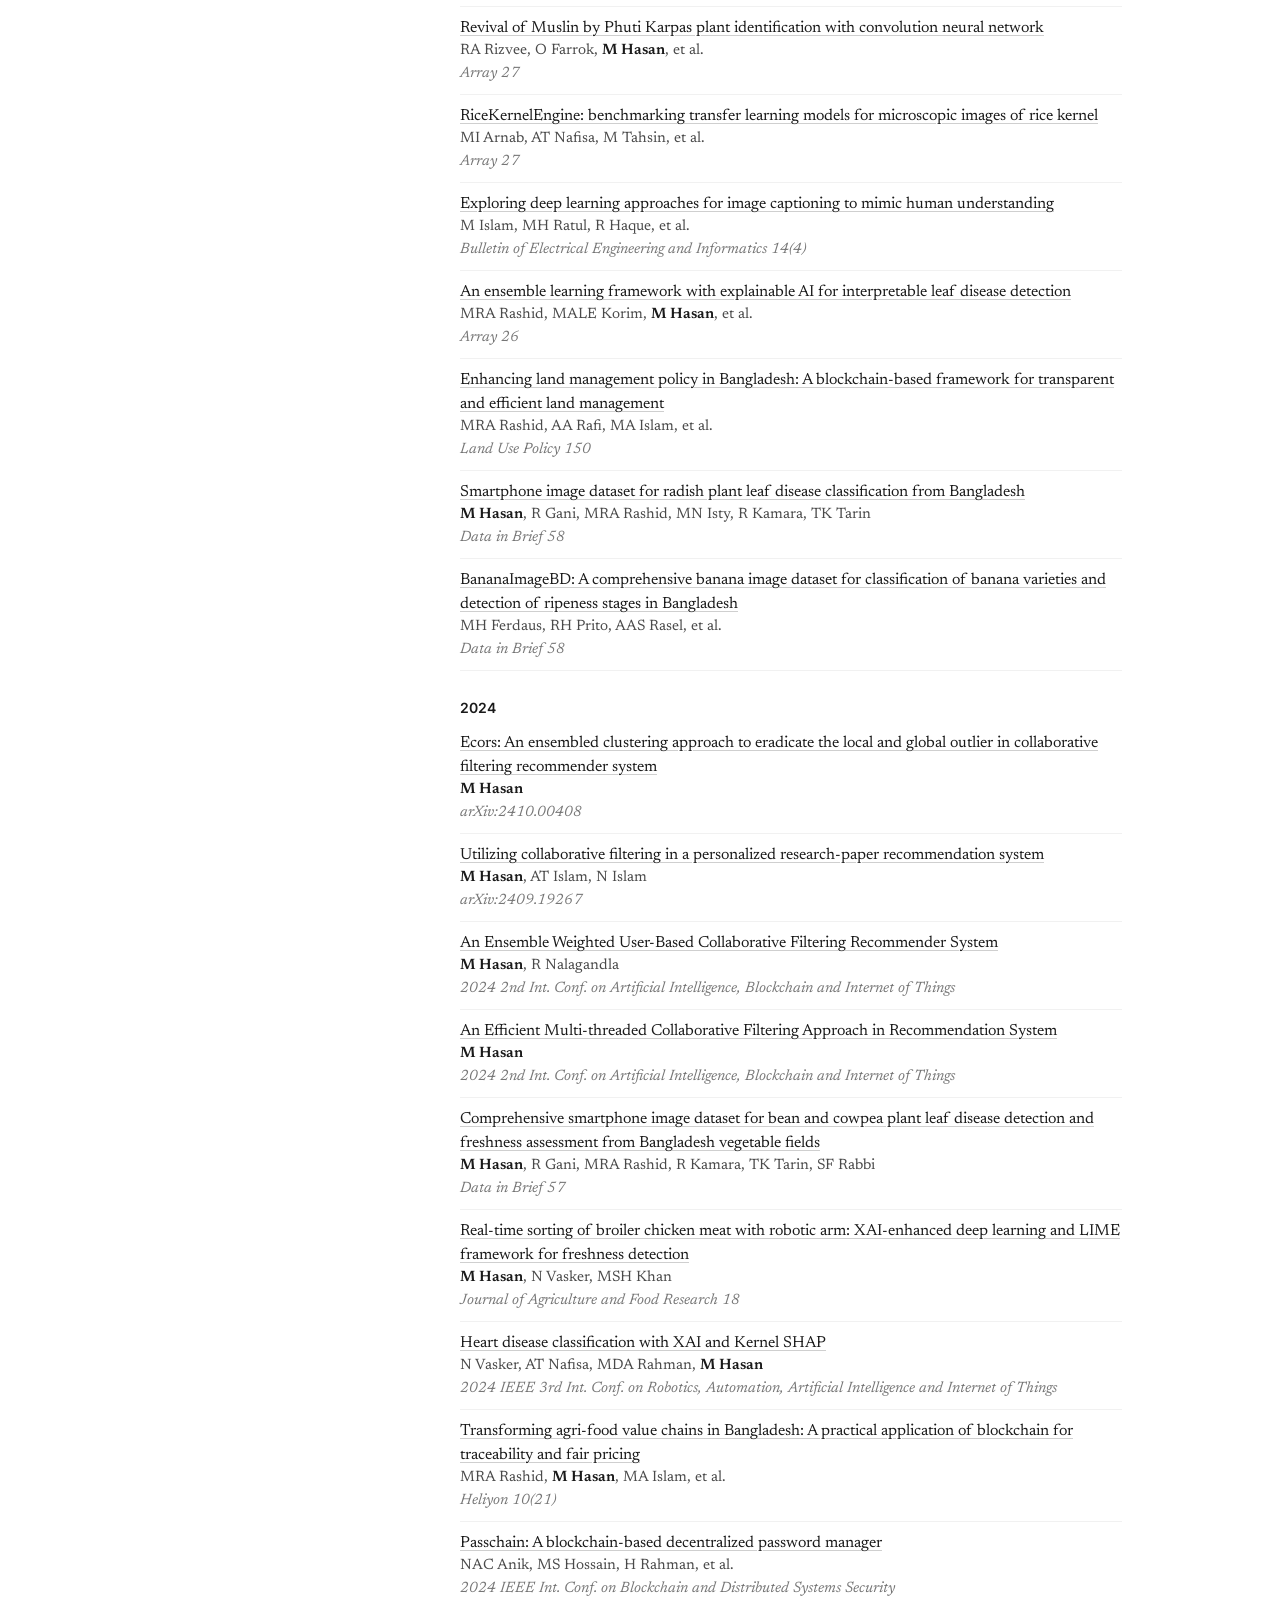
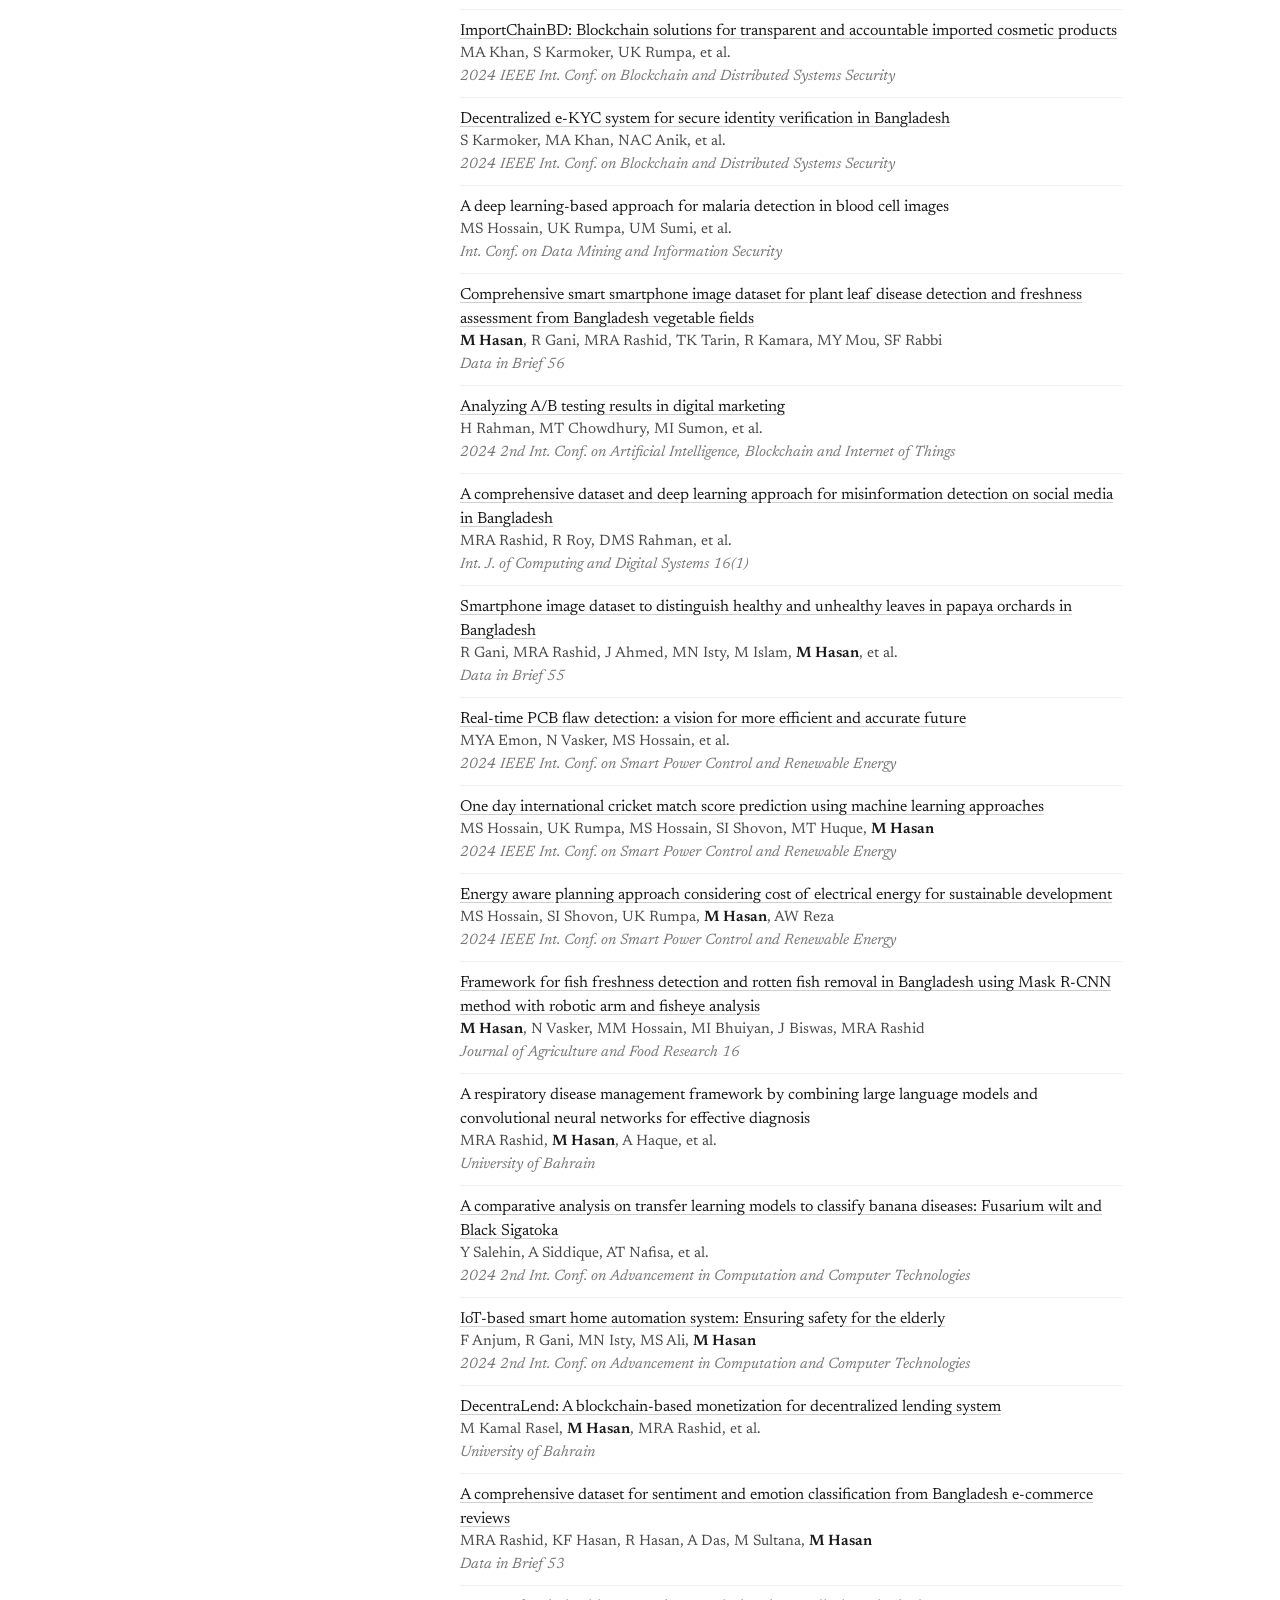
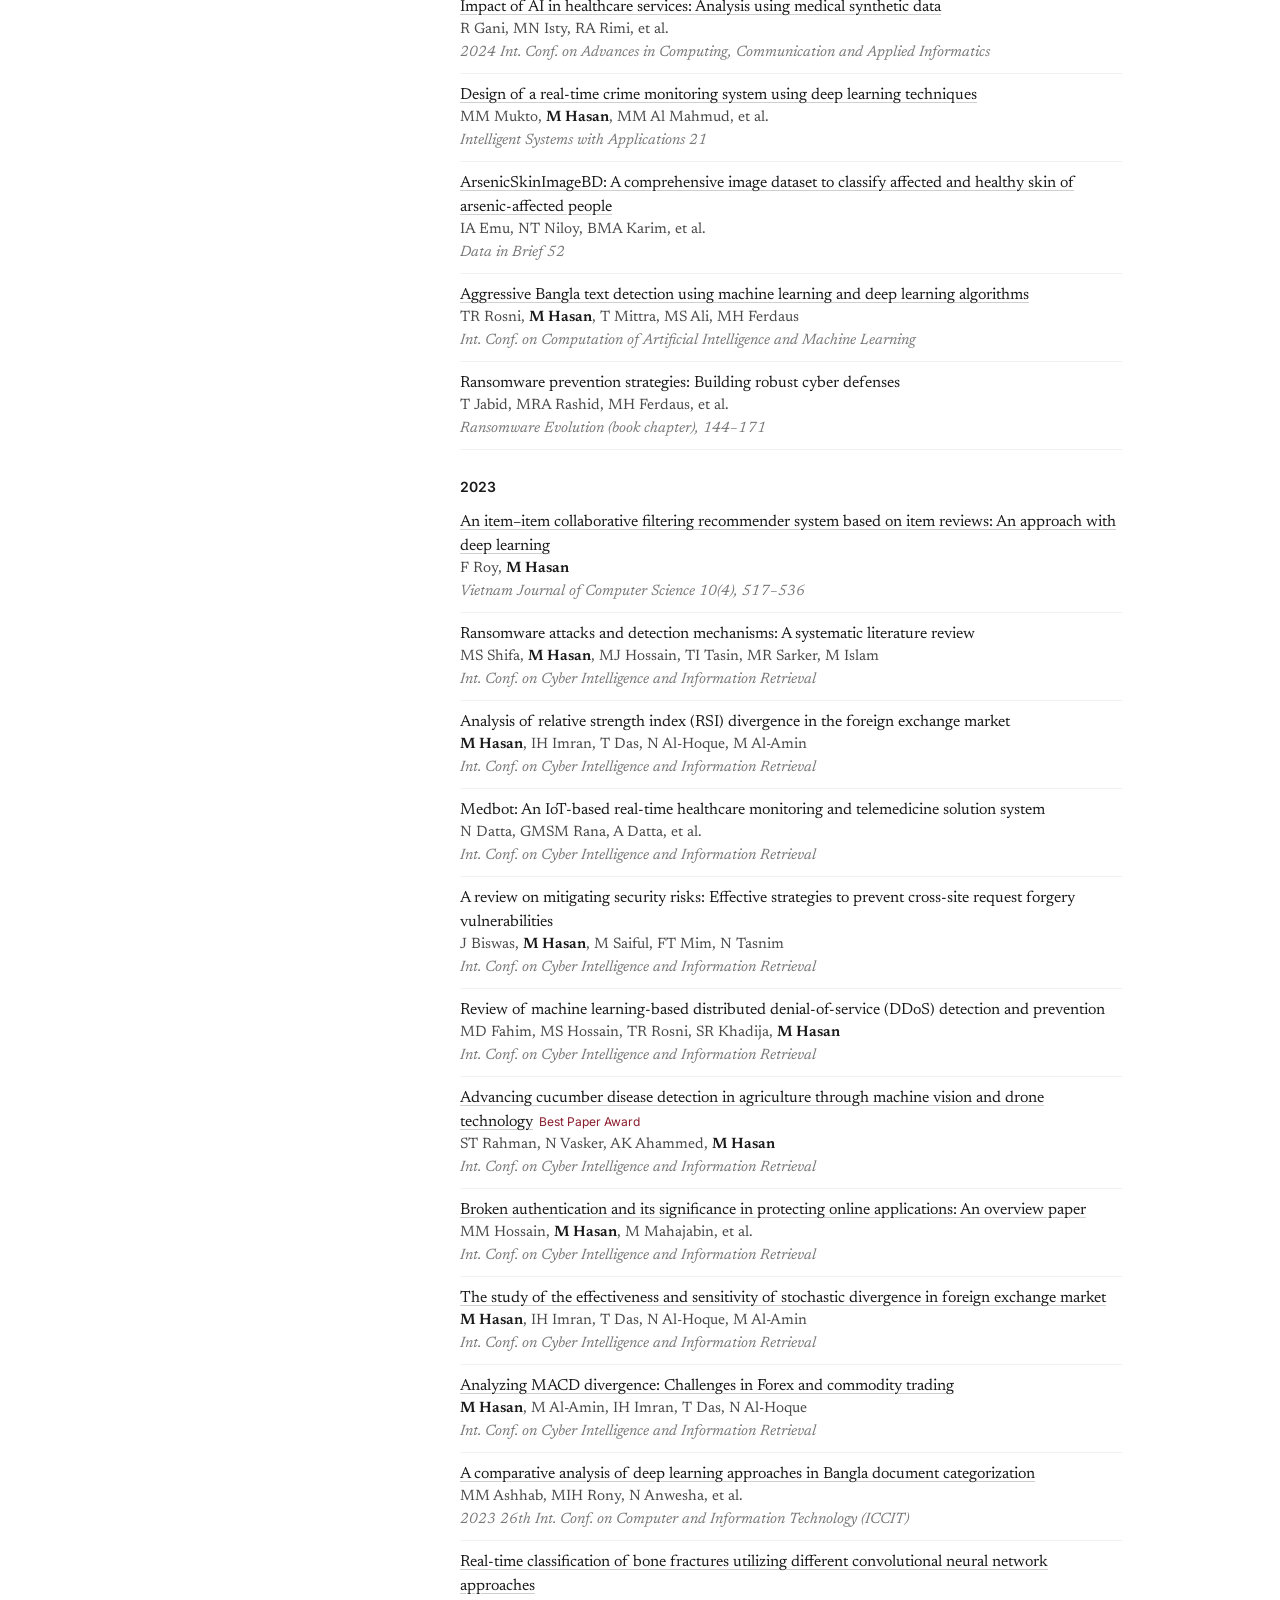
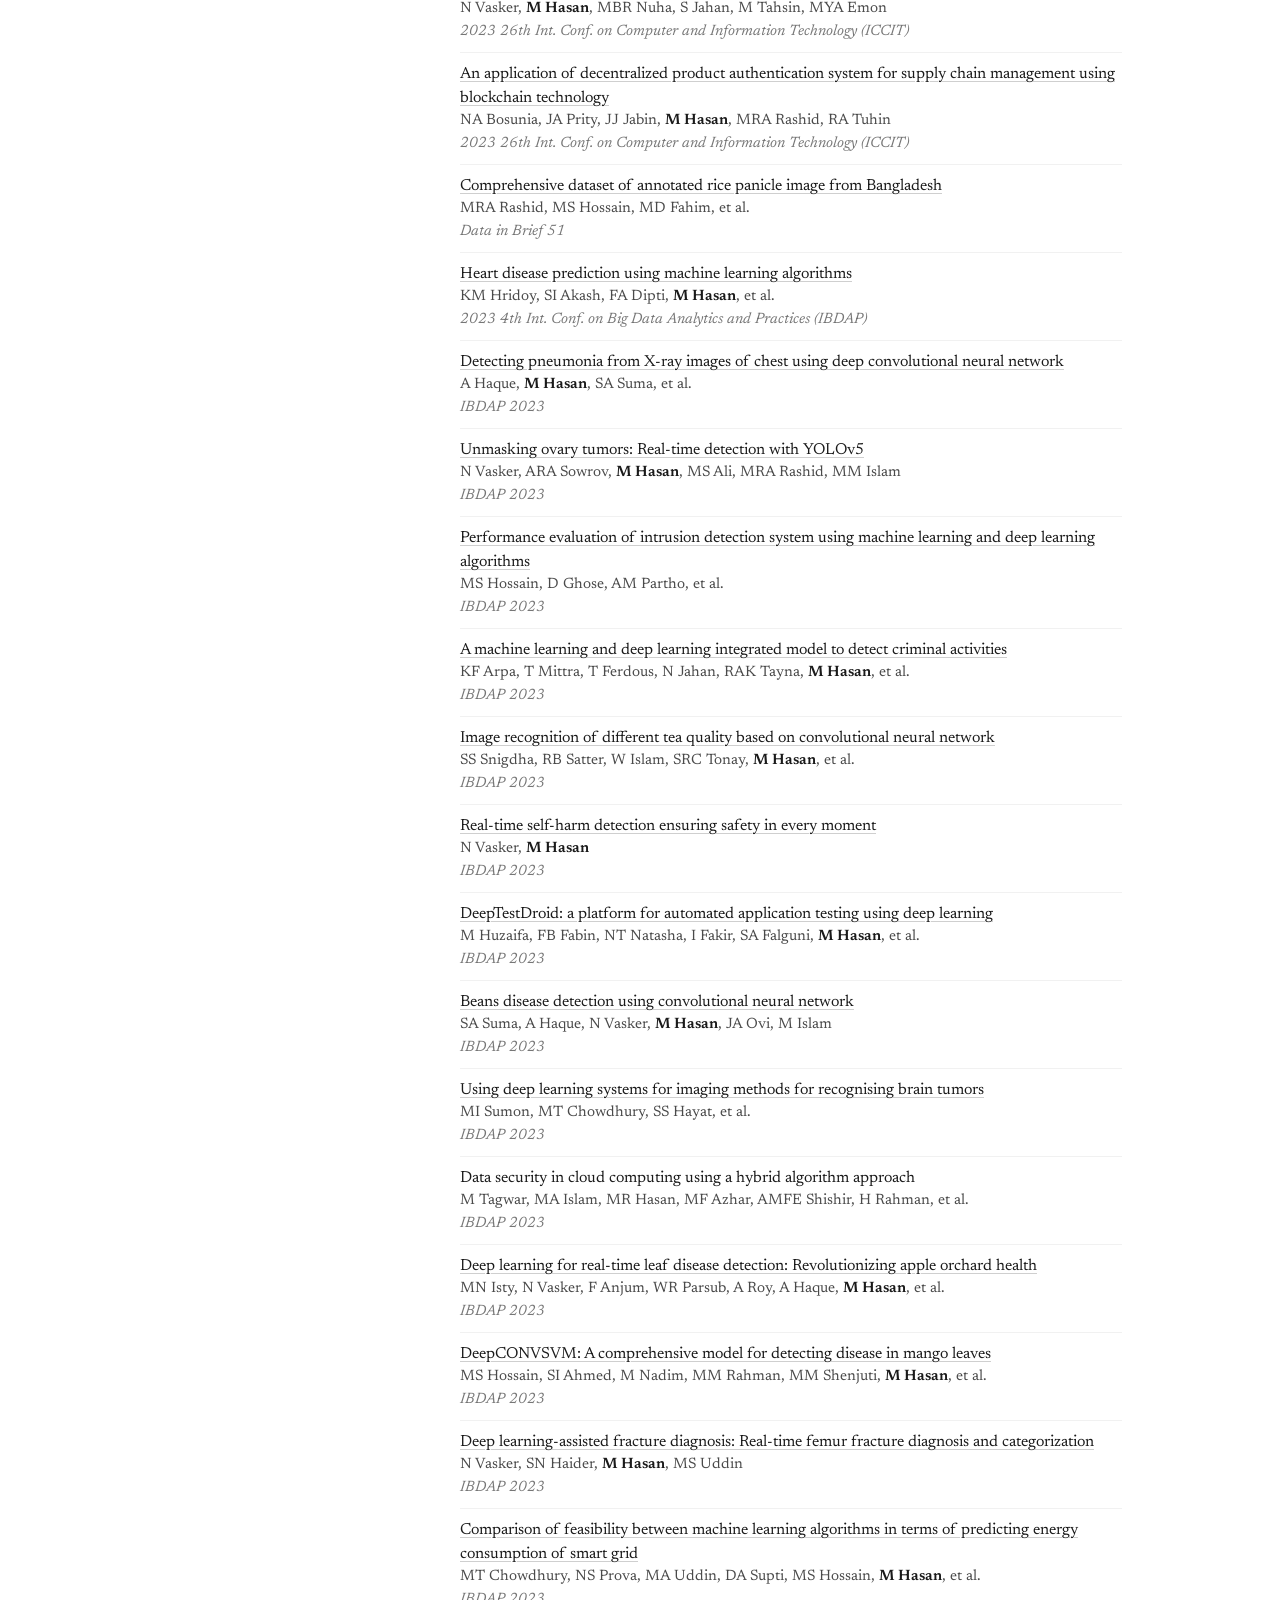
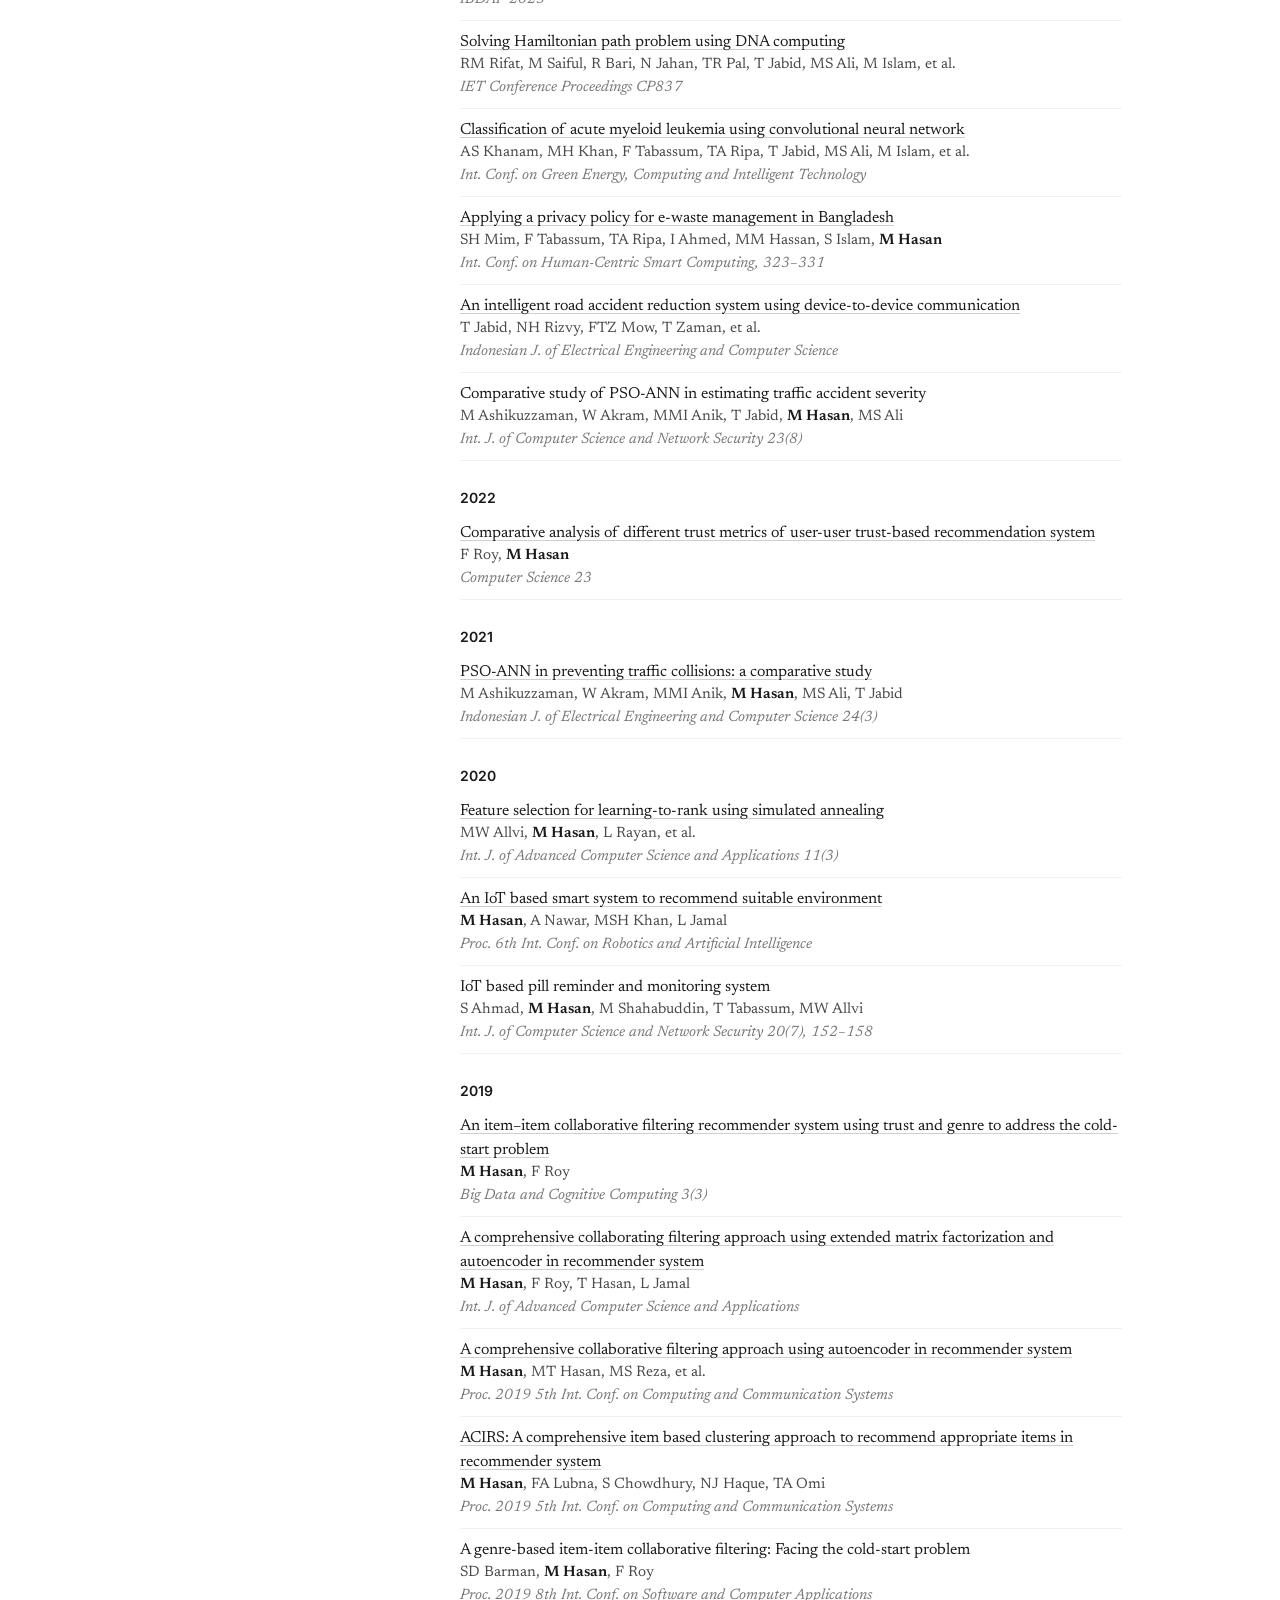
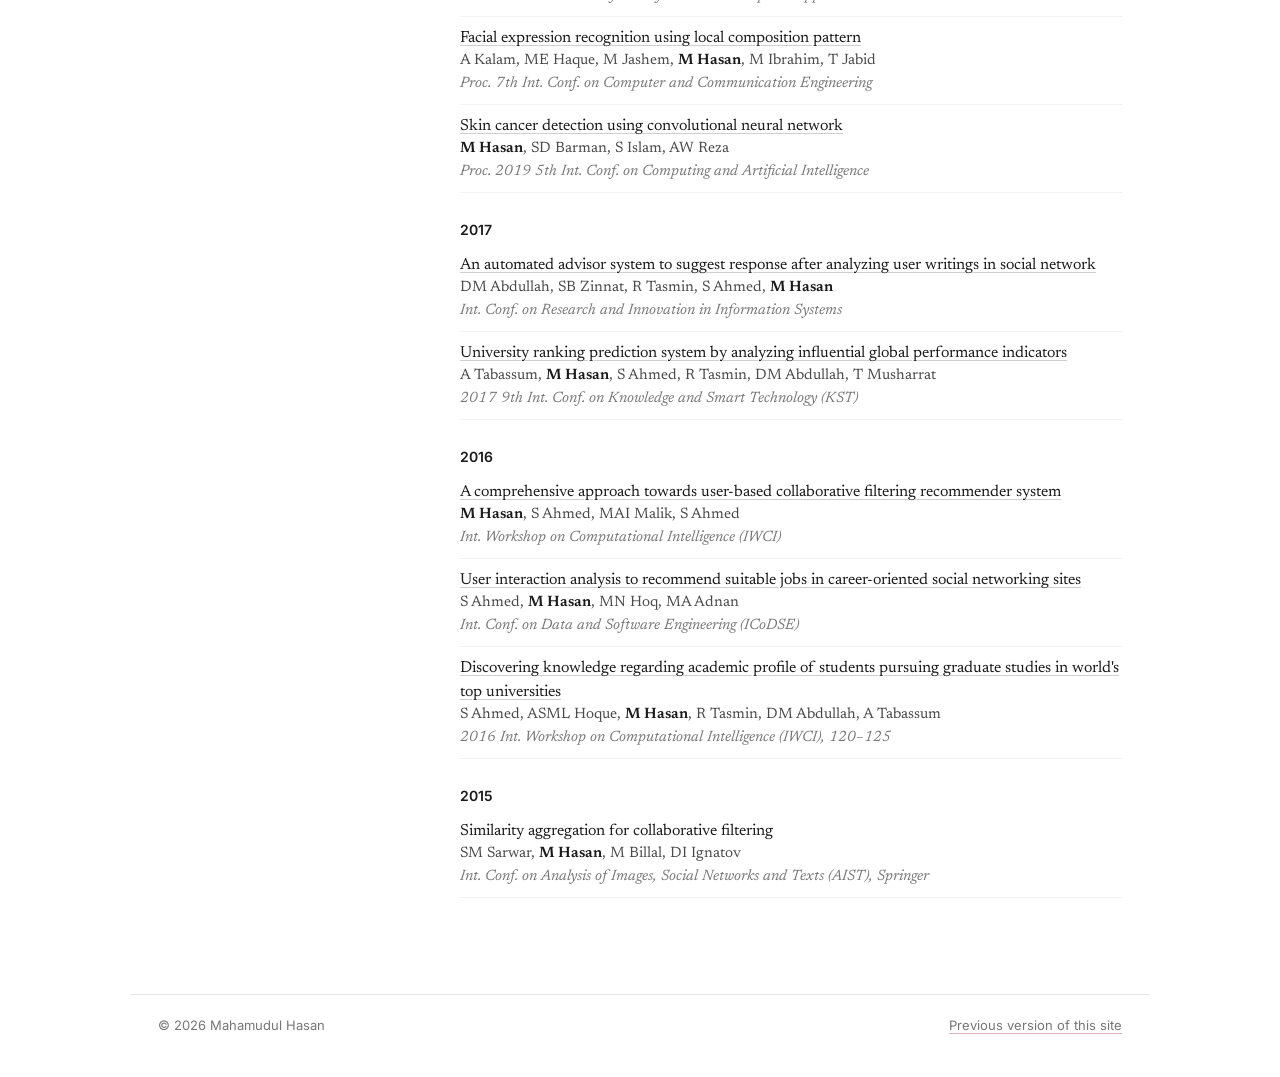
==== commit 61eec661: "Move publications below experience, service and teaching" ====
--- a/index.html
+++ b/index.html
@@ -106,10 +106,10 @@
   <nav aria-label="Sections">
     <a href="#about">About</a>
     <a href="#work">Research &amp; projects</a>
-    <a href="#publications">Publications</a>
     <a href="#experience">Experience</a>
     <a href="#service">Service &amp; awards</a>
     <a href="#mentoring">Teaching</a>
+    <a href="#publications">Publications</a>
   </nav>
   <div class="contact">
     <a href="mailto:hasan181@umn.edu">hasan181@umn.edu</a>
@@ -186,29 +186,6 @@
   </div>
 </section>
 
-<section id="publications">
-  <h2>Publications</h2>
-  <p class="small" style="margin-top:-8px">Cited by 1,349 · h-index 20 (<a href="https://scholar.google.com/citations?user=_Jit0HQAAAAJ" target="_blank" rel="noopener">Google Scholar</a>). Recommender-systems work is listed first; the rest of the list reflects my earlier years as a lecturer, mostly collaborations with undergraduate students.</p>
-
-  <div class="feat" style="margin-top:26px">
-    <h3><a href="https://doi.org/10.1145/3773078.3831940" target="_blank" rel="noopener">Teaching Recommenders to Listen: Bidirectional Natural-Language Control for Personalized News</a></h3>
-    <div class="a"><b>M. Hasan</b></div>
-    <div class="v">Proc. 20th ACM Conference on Recommender Systems (RecSys ’26), Doctoral Symposium, pp. 1946–1951, 2026</div>
-  </div>
-  <div class="feat">
-    <h3>PIXU: Personalized News Article Image Selection</h3>
-    <div class="a"><b>M. Hasan</b>, D. Kluver, B. P. Knijnenburg, J. A. Konstan</div>
-    <div class="v">ACM RecSys 2026 BEYOND Workshop</div>
-  </div>
-
-  <div class="filters" role="group" aria-label="Filter publications">
-    <button type="button" data-f="all" aria-pressed="true">All</button>
-    <button type="button" data-f="rec" aria-pressed="false">Recommender systems</button>
-    <button type="button" data-f="ml" aria-pressed="false">ML &amp; applications</button>
-  </div>
-  <div id="pubs"></div>
-</section>
-
 <section id="experience">
   <h2>Experience &amp; education</h2>
   <div class="item"><div class="when">2024 – present</div><div>
@@ -265,6 +242,29 @@
   <p>I’ve supervised more than 50 undergraduate research projects at East West University, many of which became journal and conference papers (see the publication list). Courses I taught include Object-Oriented Programming, Web Programming, Algorithms, Database Management Systems and Data Mining.</p>
   <p class="small">Past collaborators include colleagues at East West University, Texas State University, HSE University and Prince Sattam Bin Abdulaziz University, and my former students, many of whom appear as co-authors above.</p>
 </section>
+<section id="publications">
+  <h2>Publications</h2>
+  <p class="small" style="margin-top:-8px">Cited by 1,349 · h-index 20 (<a href="https://scholar.google.com/citations?user=_Jit0HQAAAAJ" target="_blank" rel="noopener">Google Scholar</a>). Recommender-systems work is listed first; the rest of the list reflects my earlier years as a lecturer, mostly collaborations with undergraduate students.</p>
+
+  <div class="feat" style="margin-top:26px">
+    <h3><a href="https://doi.org/10.1145/3773078.3831940" target="_blank" rel="noopener">Teaching Recommenders to Listen: Bidirectional Natural-Language Control for Personalized News</a></h3>
+    <div class="a"><b>M. Hasan</b></div>
+    <div class="v">Proc. 20th ACM Conference on Recommender Systems (RecSys ’26), Doctoral Symposium, pp. 1946–1951, 2026</div>
+  </div>
+  <div class="feat">
+    <h3>PIXU: Personalized News Article Image Selection</h3>
+    <div class="a"><b>M. Hasan</b>, D. Kluver, B. P. Knijnenburg, J. A. Konstan</div>
+    <div class="v">ACM RecSys 2026 BEYOND Workshop</div>
+  </div>
+
+  <div class="filters" role="group" aria-label="Filter publications">
+    <button type="button" data-f="all" aria-pressed="true">All</button>
+    <button type="button" data-f="rec" aria-pressed="false">Recommender systems</button>
+    <button type="button" data-f="ml" aria-pressed="false">ML &amp; applications</button>
+  </div>
+  <div id="pubs"></div>
+</section>
+
 </main>
 </div>
 
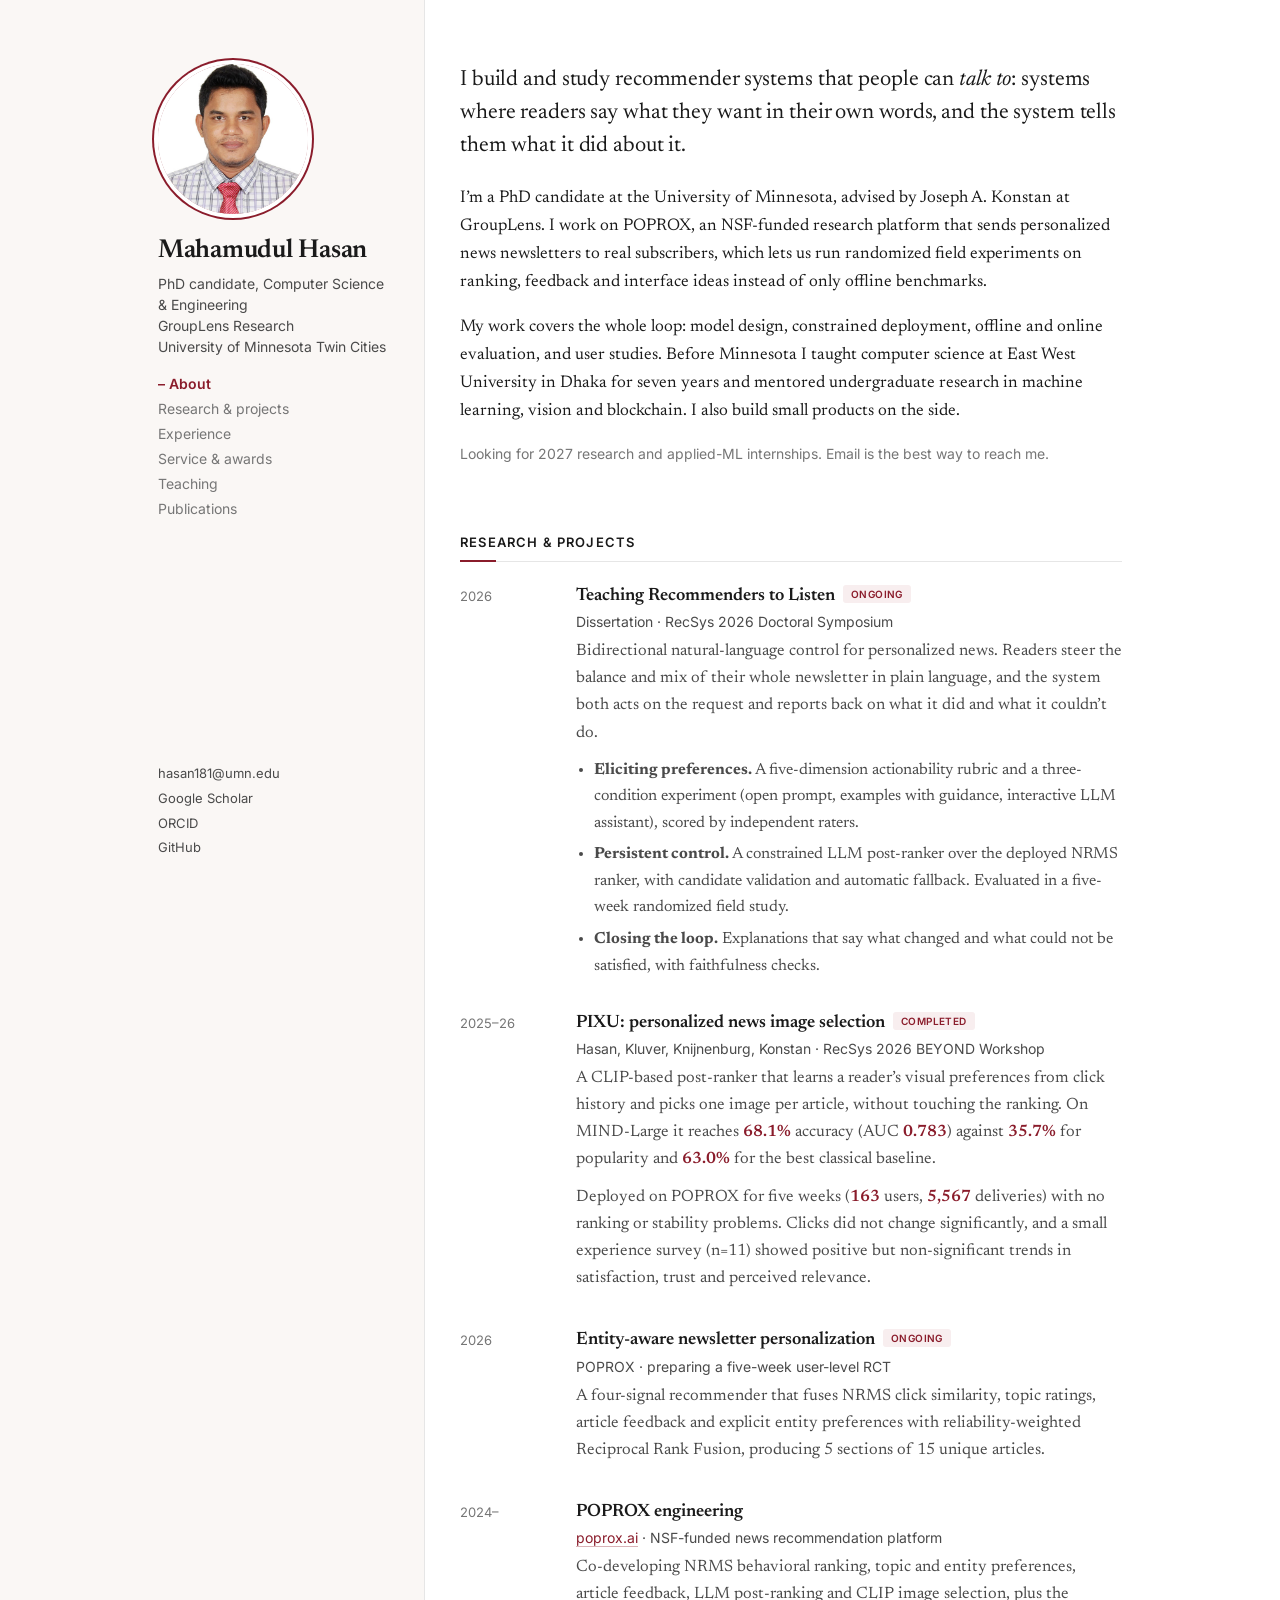
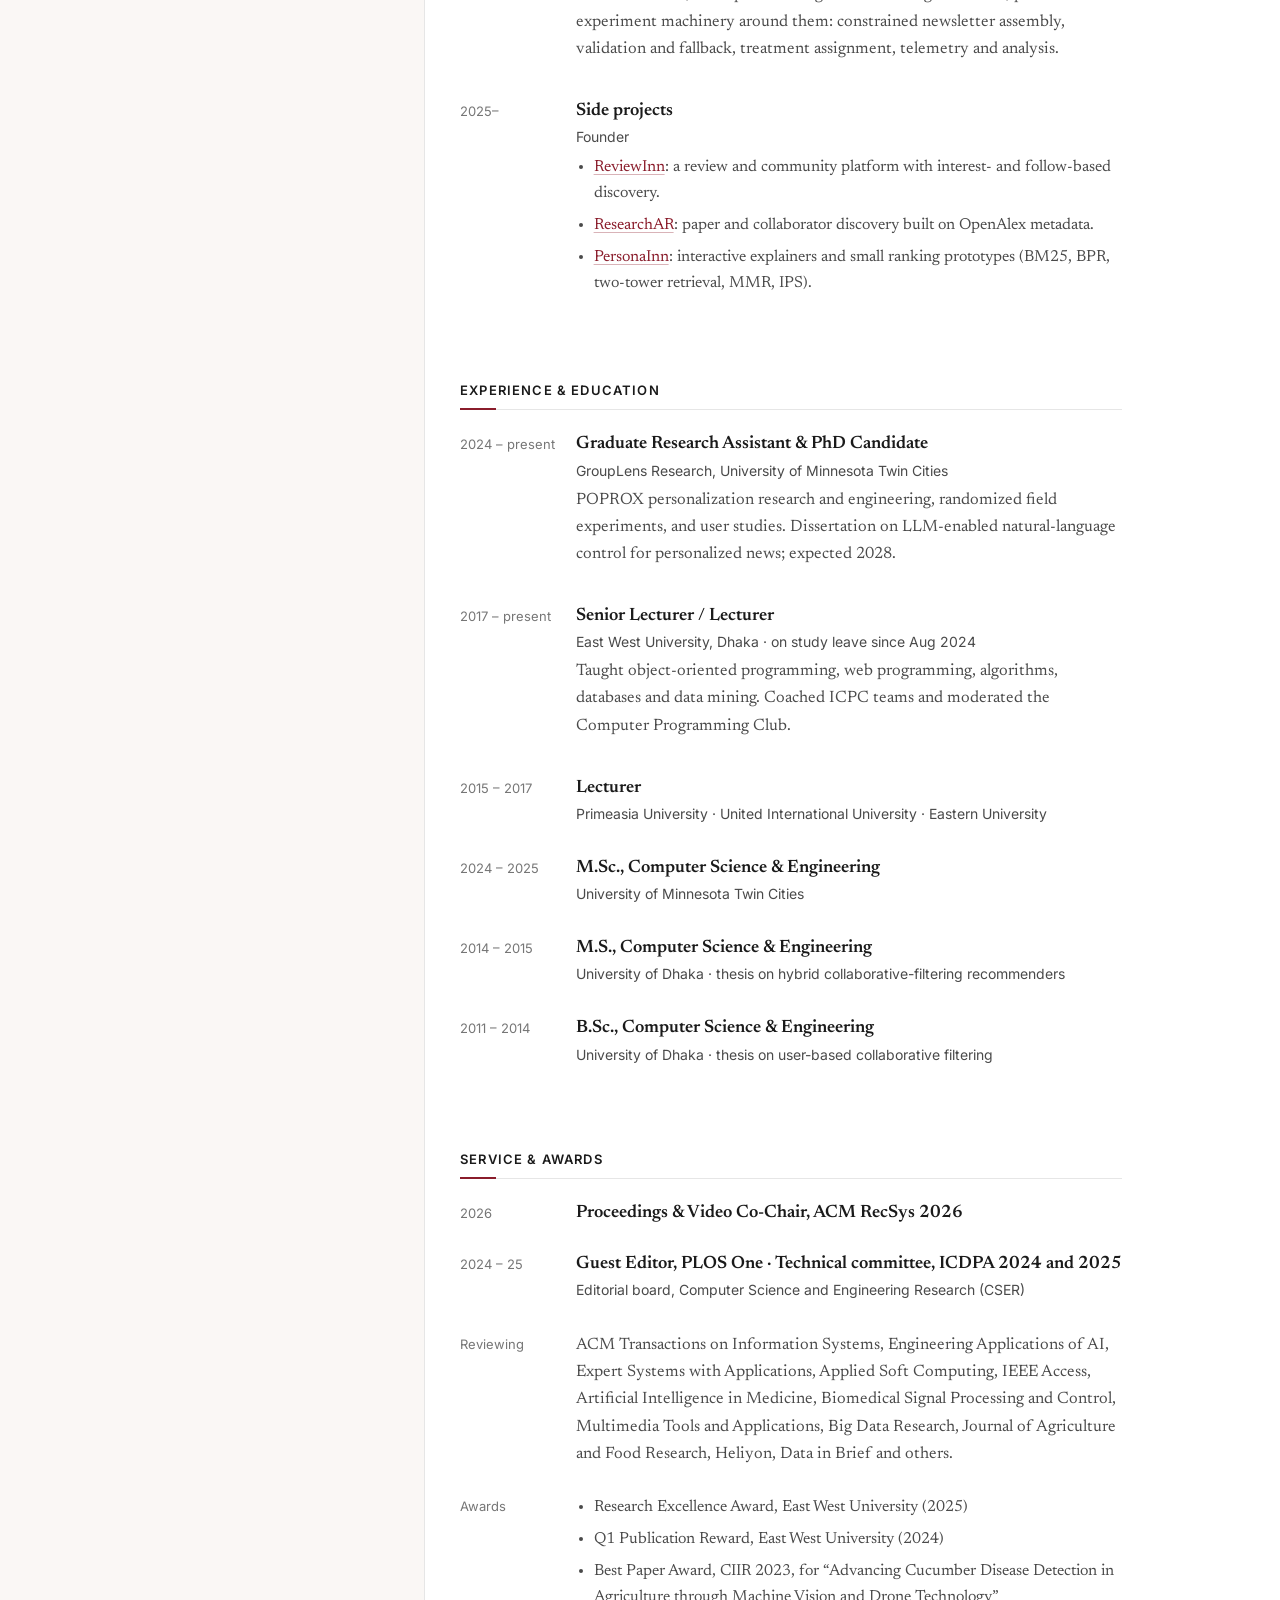
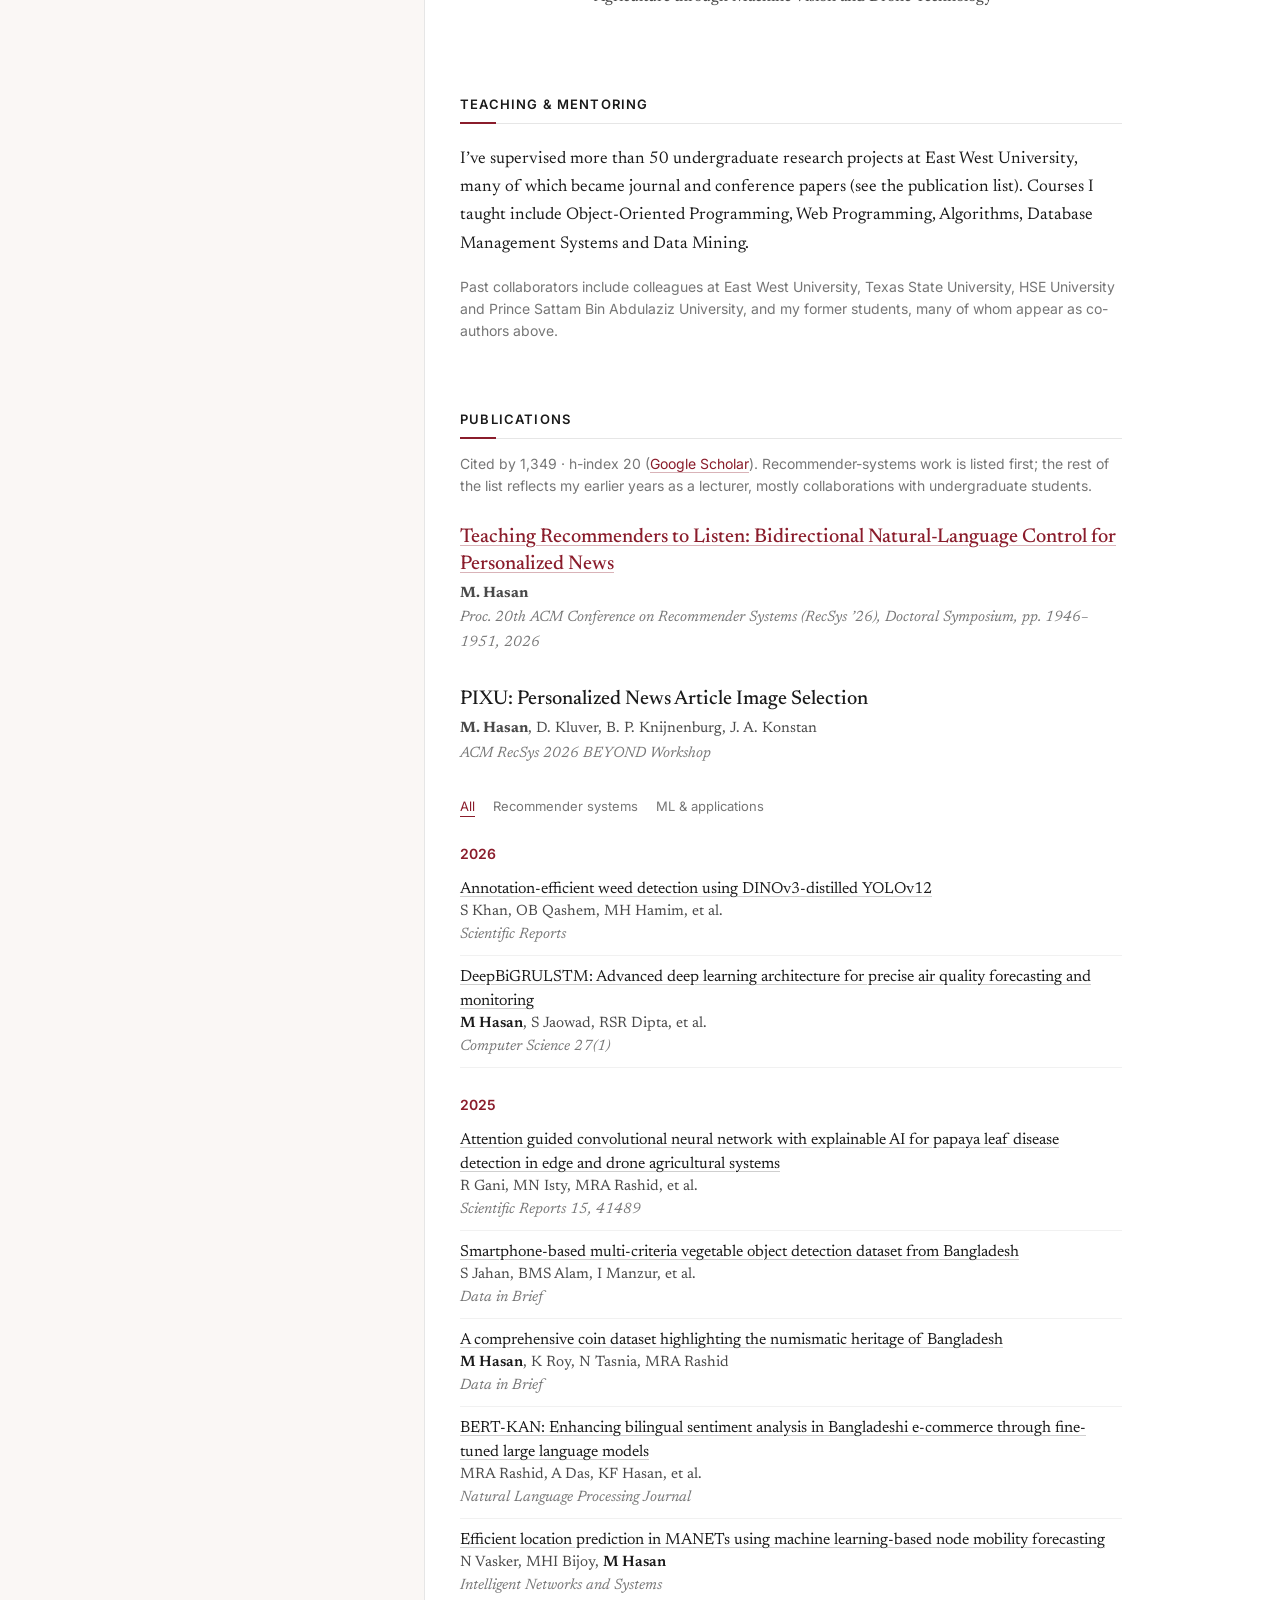
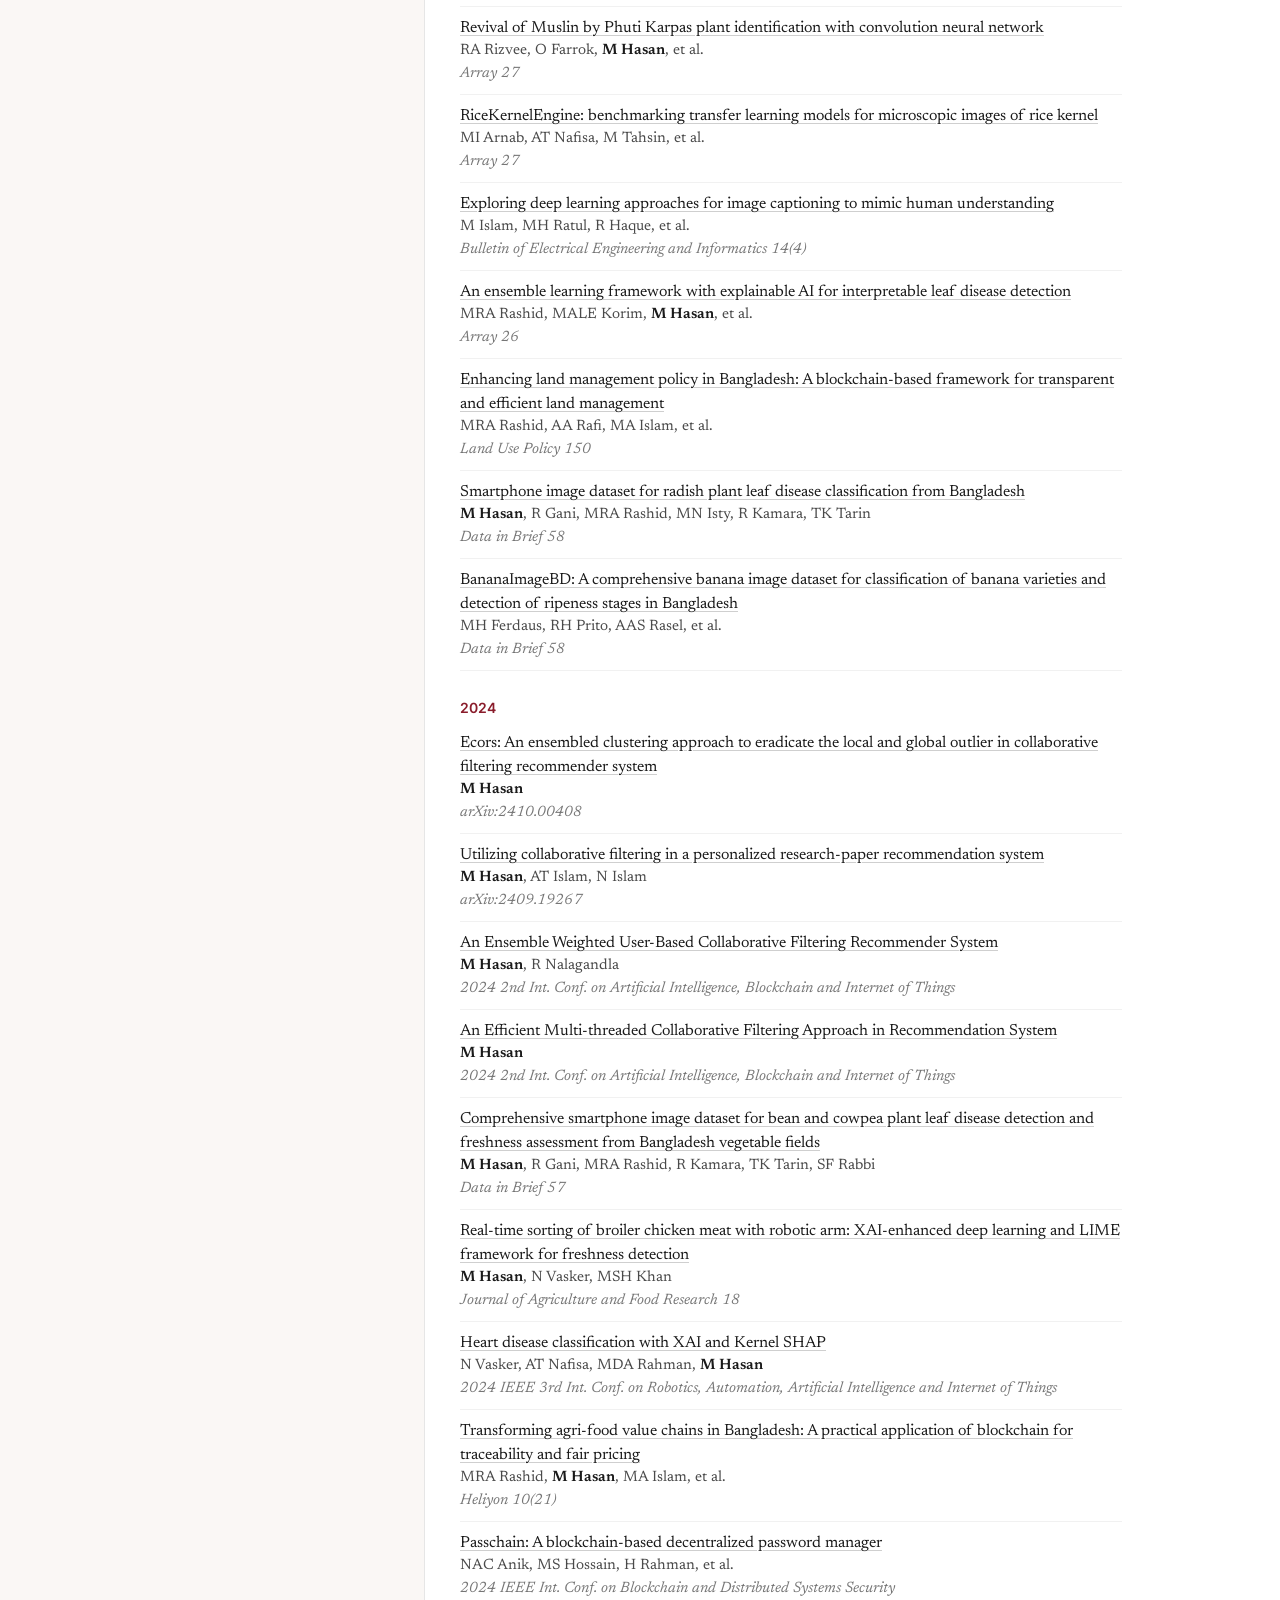
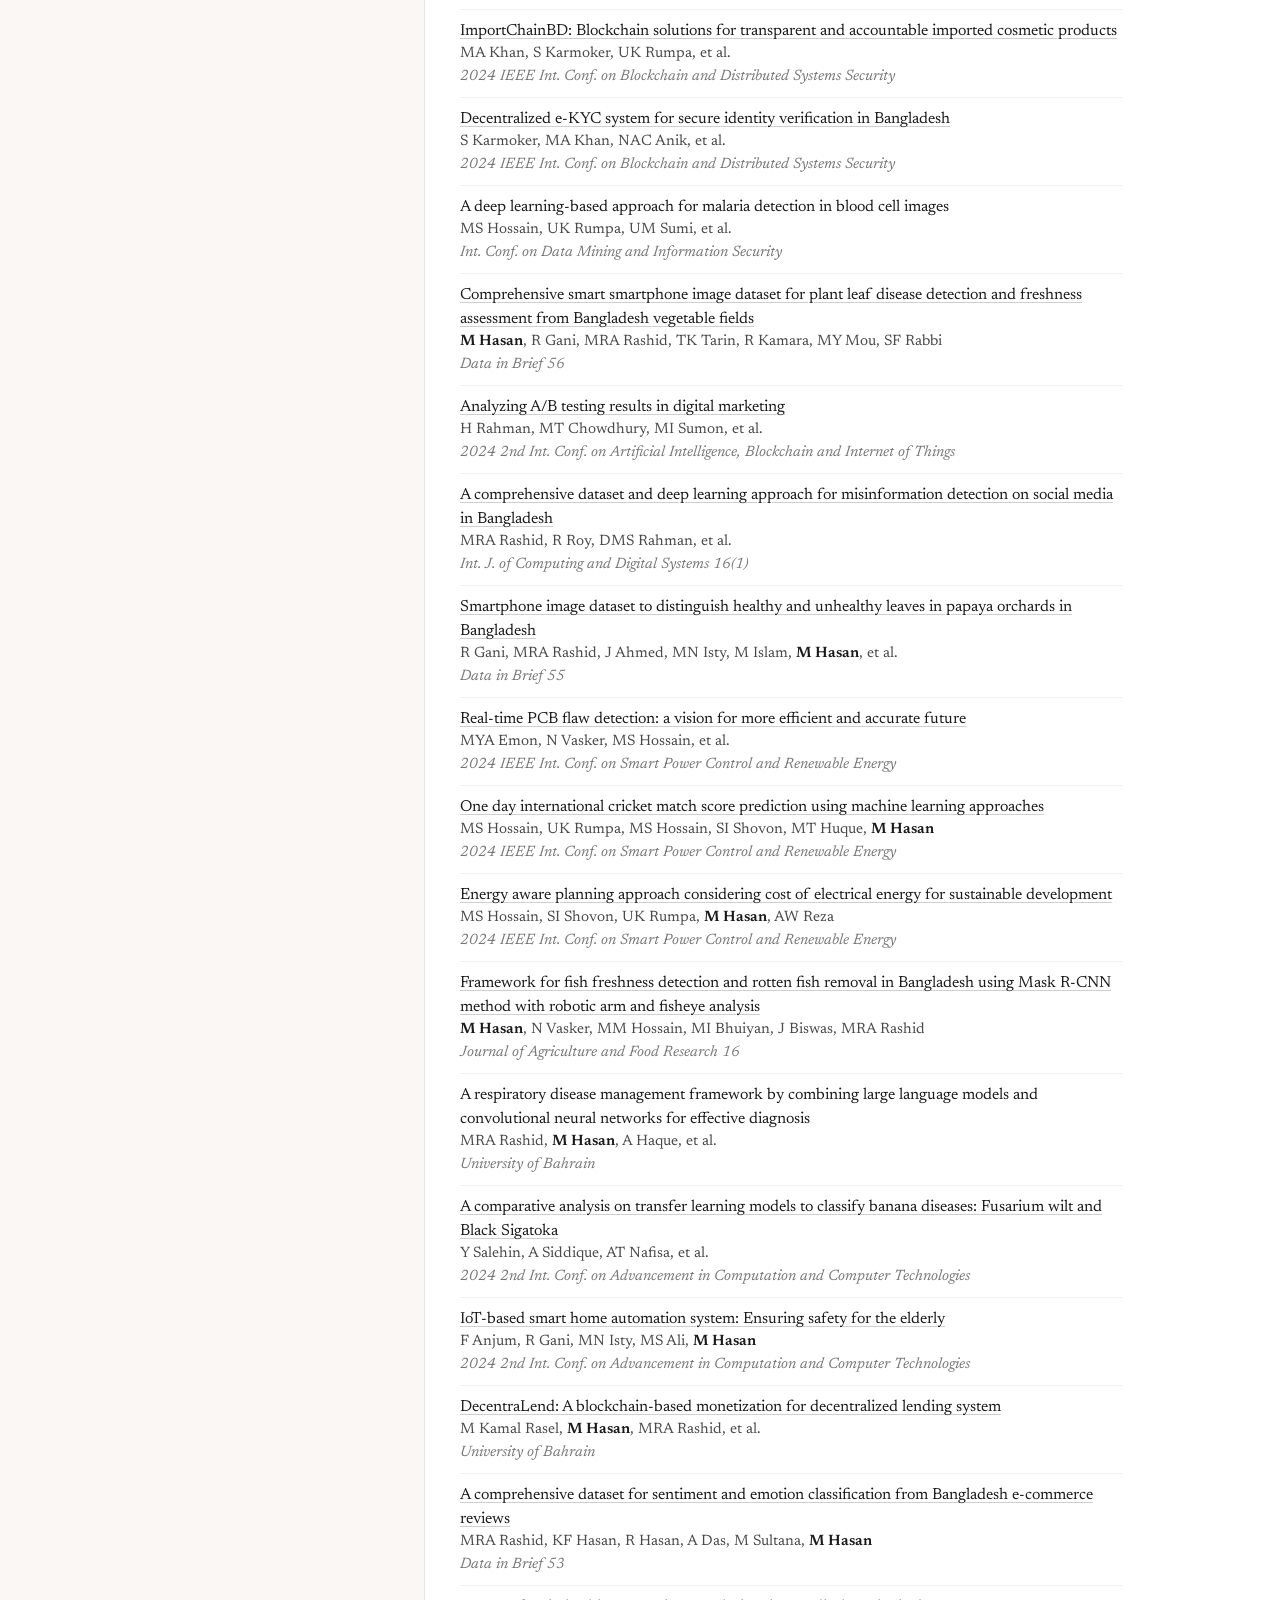
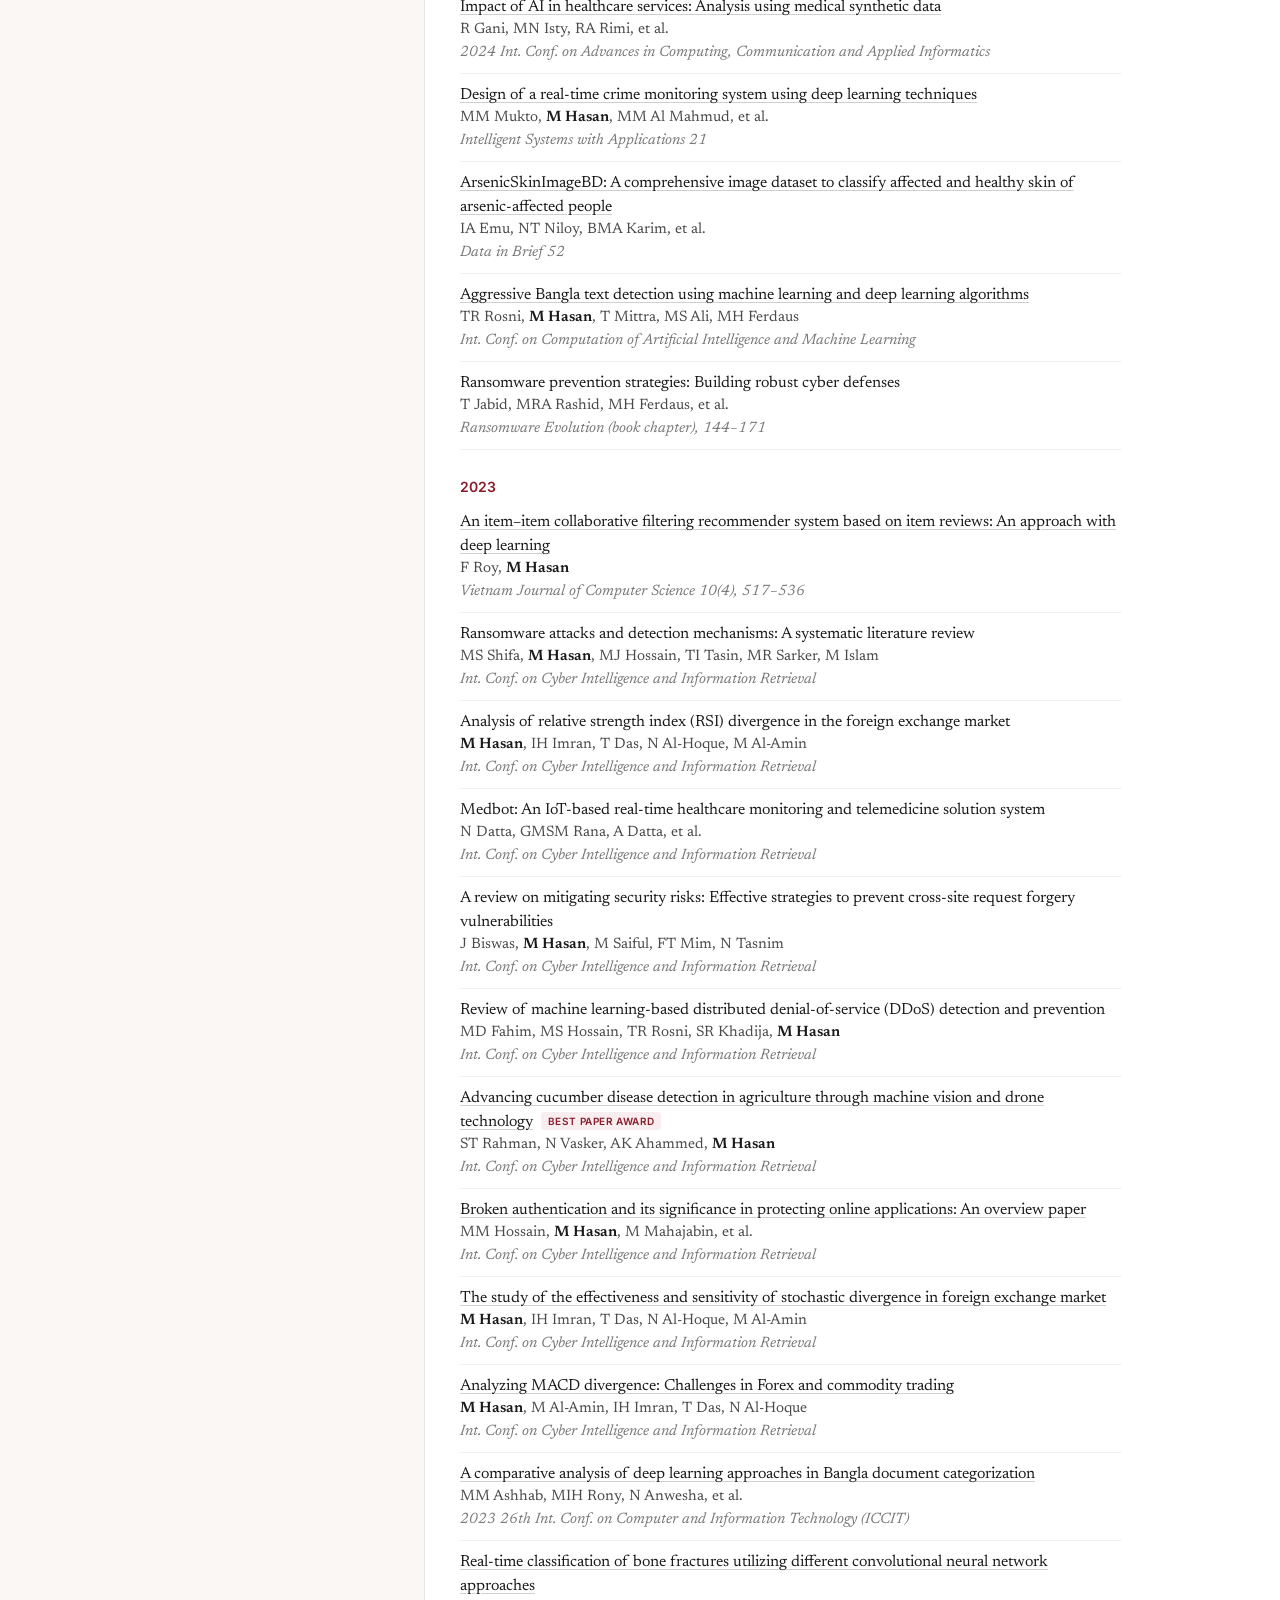
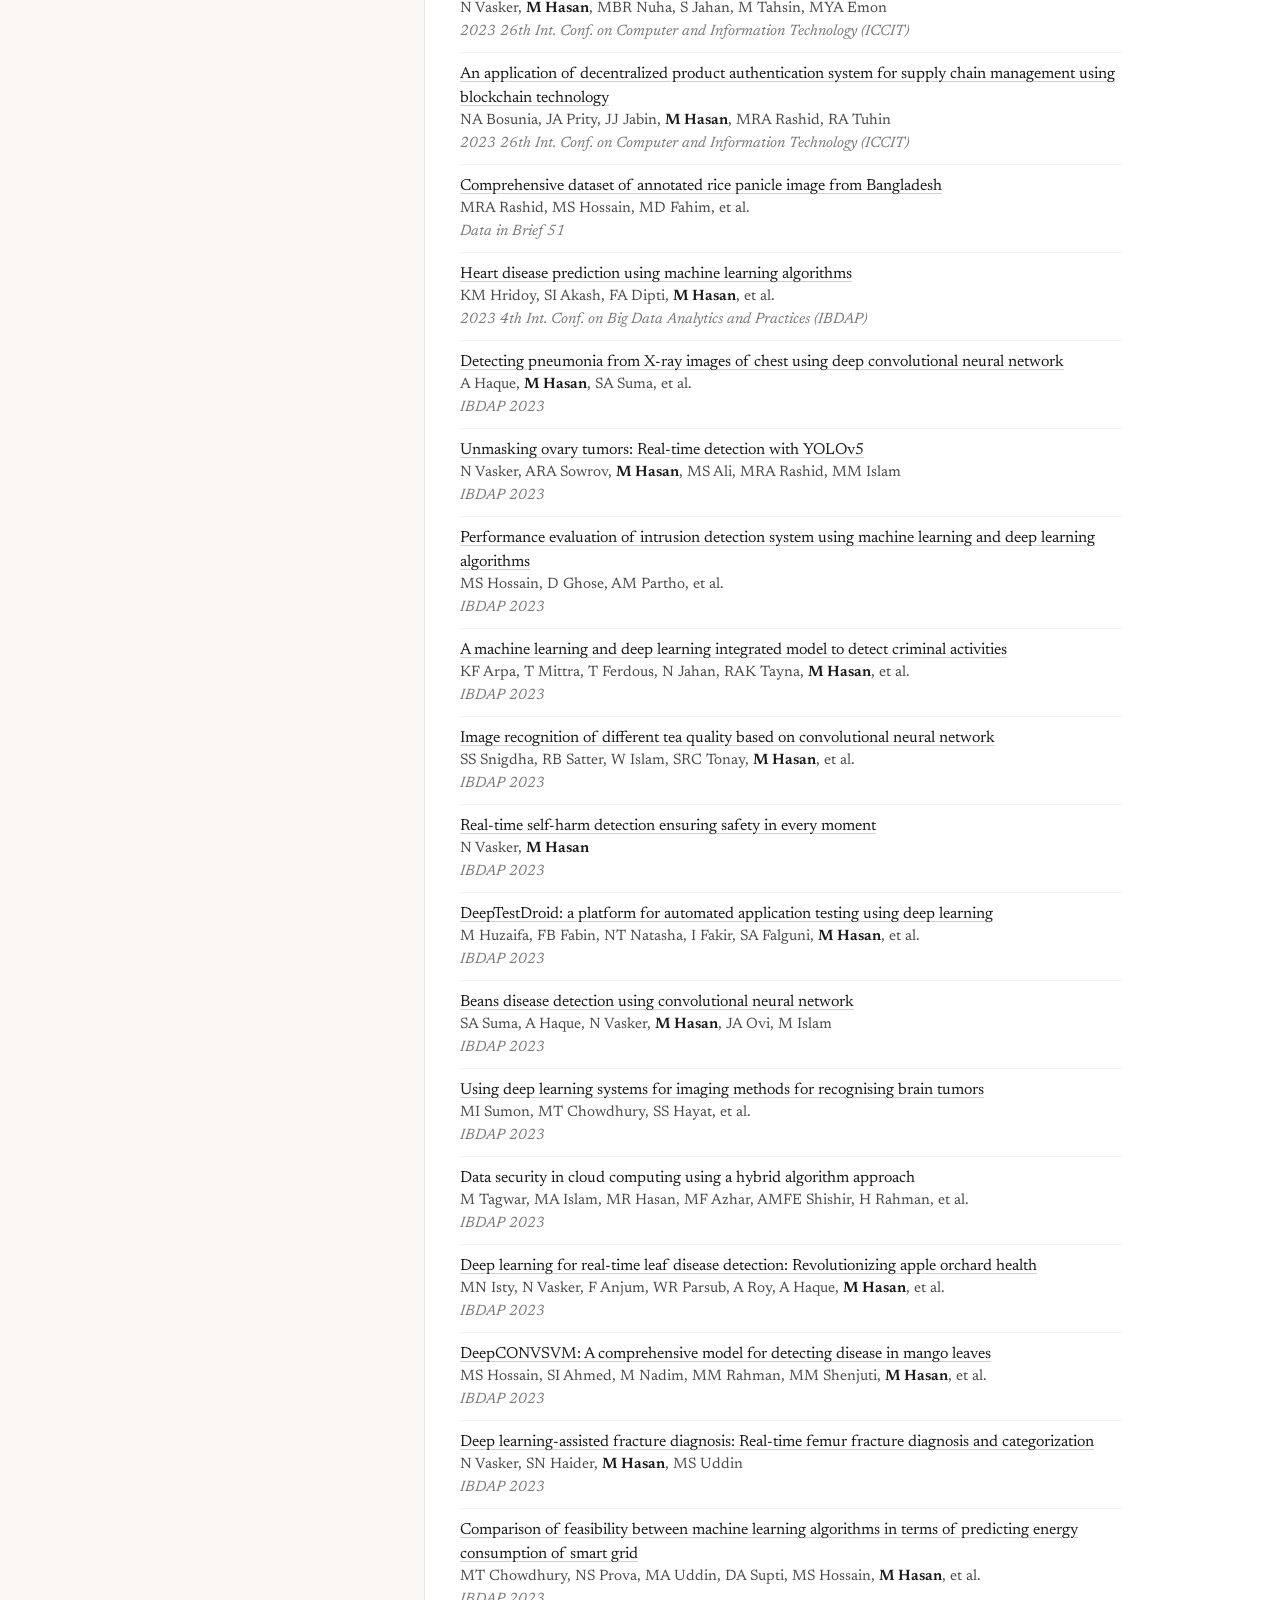
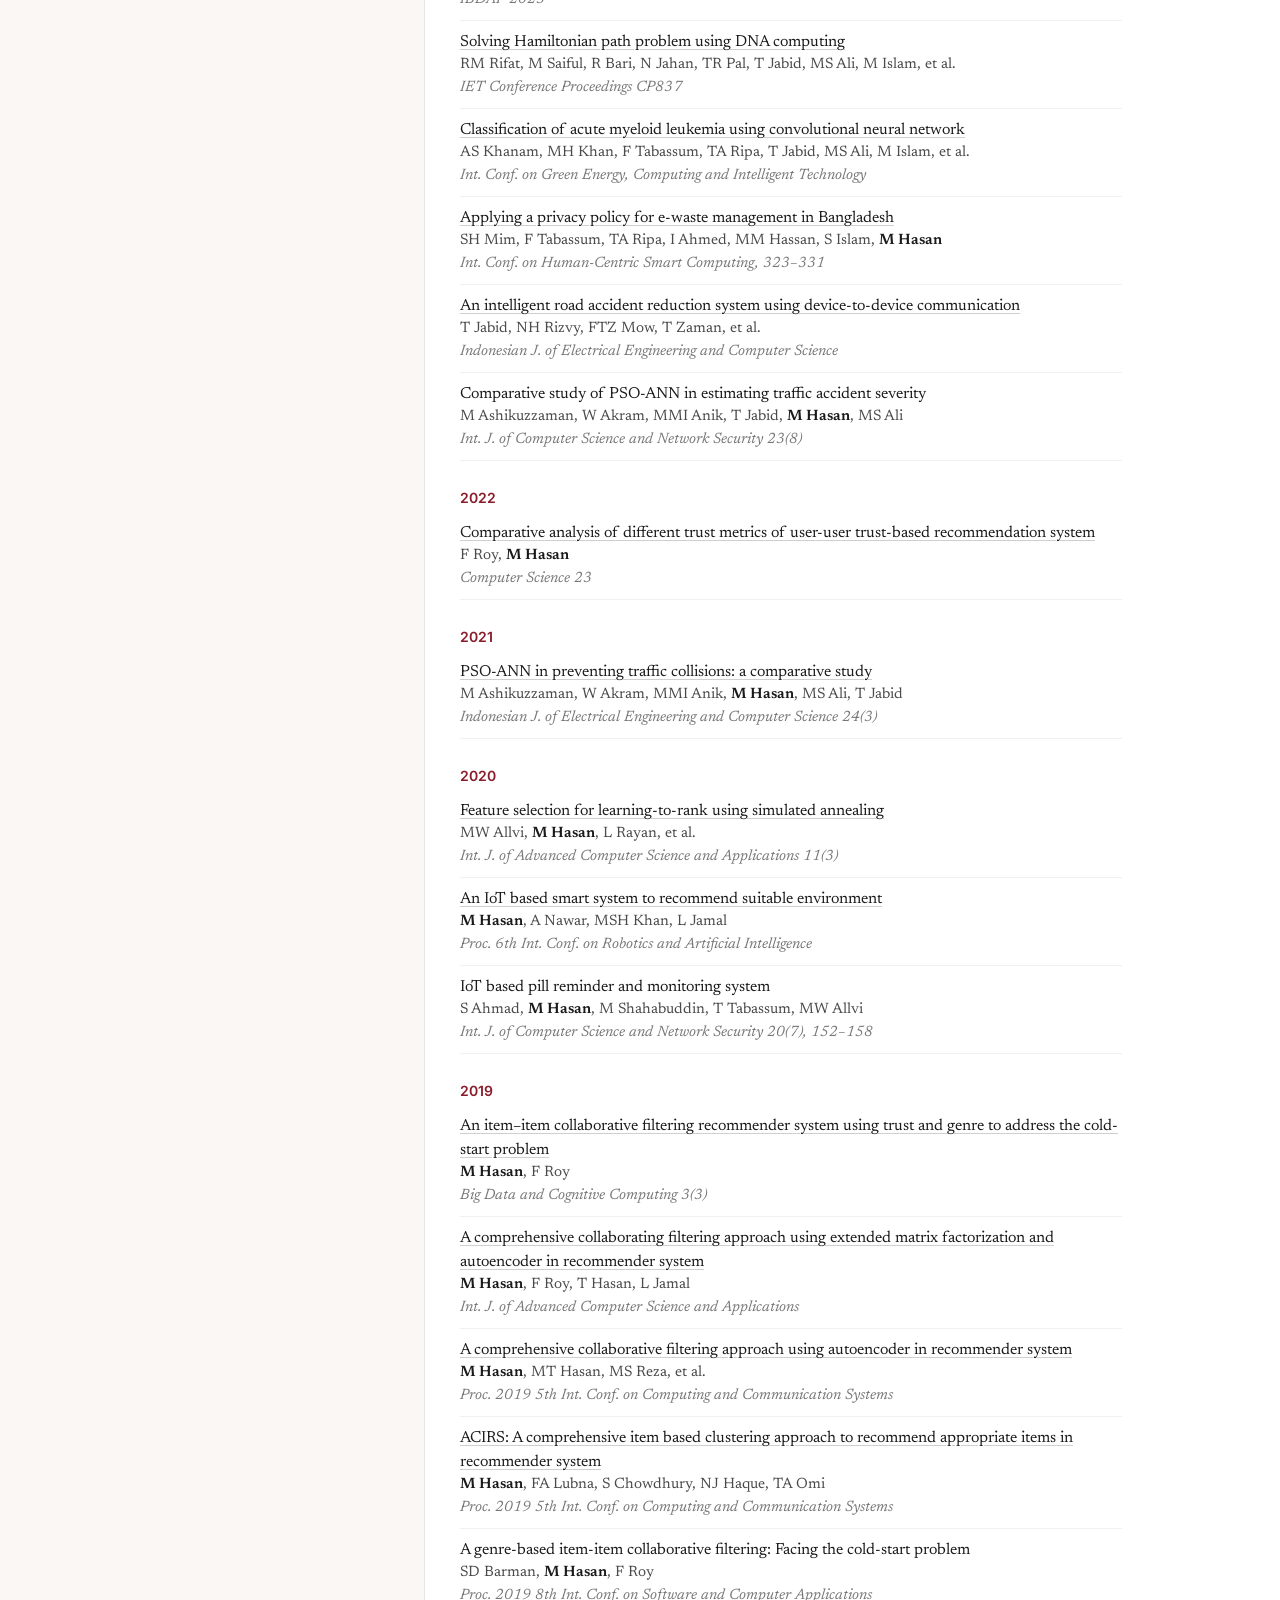
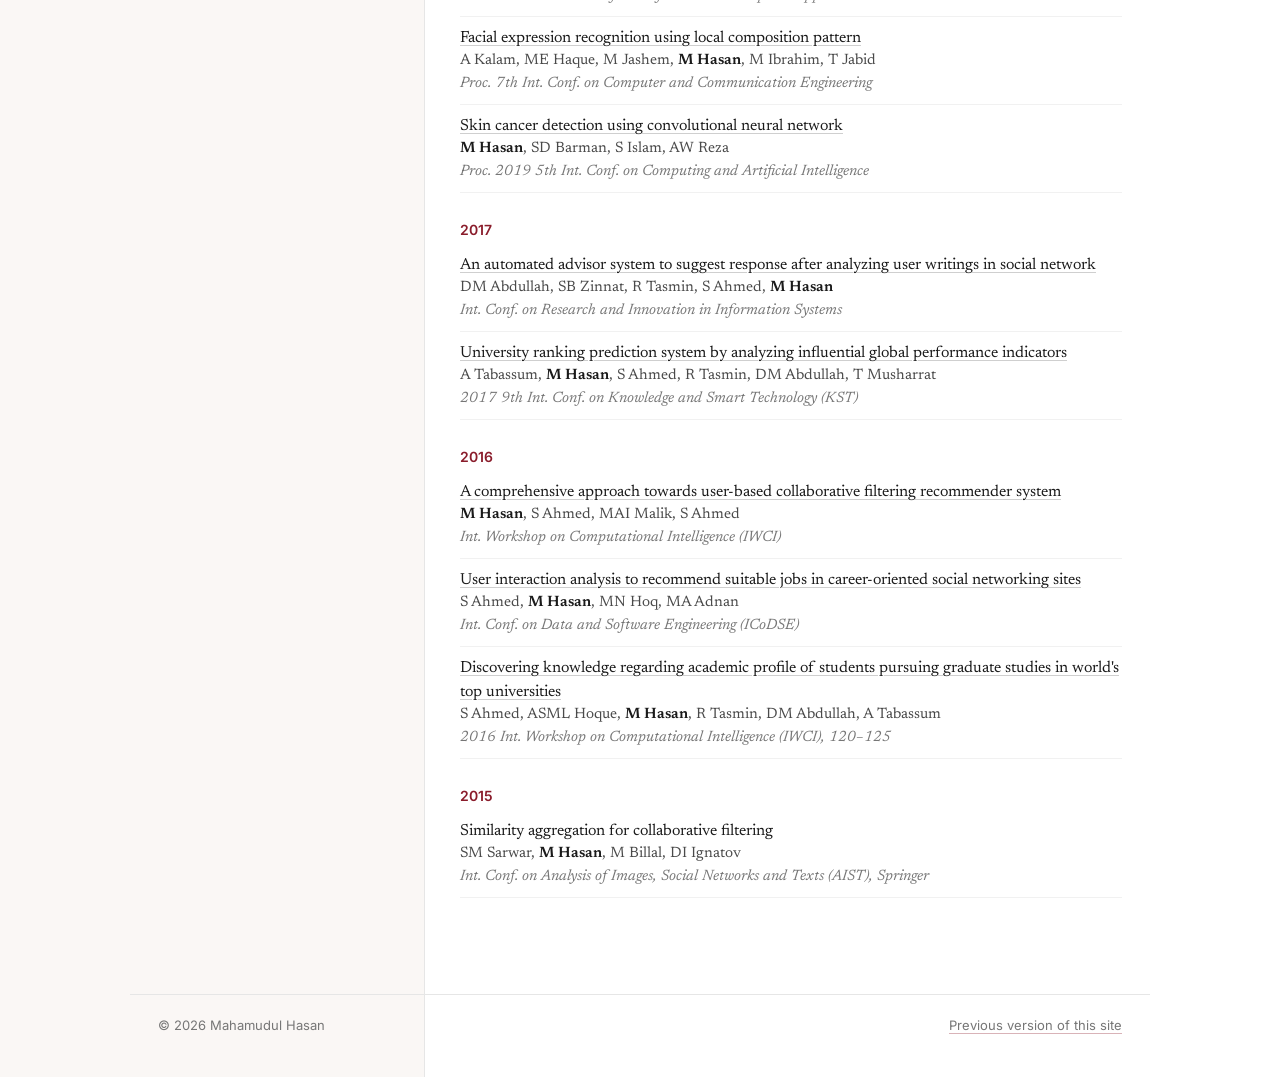
==== commit ce40453d: "Add restrained maroon accents: heading bars, photo ring, tags, highlighted numbers, warm sidebar ban" ====
--- a/index.html
+++ b/index.html
@@ -14,31 +14,31 @@
 <link rel="preconnect" href="https://fonts.gstatic.com" crossorigin>
 <link href="https://fonts.googleapis.com/css2?family=Inter:wght@400;500;600&family=Newsreader:ital,opsz,wght@0,6..72,400;0,6..72,500;0,6..72,600;1,6..72,400&display=swap" rel="stylesheet">
 <style>
-:root{--ink:#1a1a1a;--soft:#4a4a4a;--mute:#767676;--rule:#e6e6e6;--link:#8a1c2b;--serif:'Newsreader',Georgia,serif;--sans:'Inter',system-ui,sans-serif}
+:root{--ink:#1a1a1a;--soft:#4a4a4a;--mute:#767676;--rule:#e6e6e6;--link:#8a1c2b;--tint:#f8eeef;--warm:#faf7f5;--serif:'Newsreader',Georgia,serif;--sans:'Inter',system-ui,sans-serif}
 *{box-sizing:border-box}
 html{scroll-behavior:smooth}
 body{margin:0;background:#fff;color:var(--ink);font:17px/1.65 var(--serif)}
 a{color:var(--link);text-decoration:underline;text-decoration-thickness:1px;text-underline-offset:3px;text-decoration-color:#d9b3b8}
-a:hover{text-decoration-color:var(--link)}
+a:hover{text-decoration-color:var(--link);background:var(--tint)}
 a:focus-visible{outline:2px solid var(--link);outline-offset:3px}
 .skip{position:absolute;left:-9999px}.skip:focus{left:12px;top:12px;background:#fff;padding:8px;z-index:9}
 
 .page{max-width:1020px;margin:0 auto;padding:0 28px;display:grid;grid-template-columns:230px 1fr;gap:72px}
 aside{position:sticky;top:0;align-self:start;padding:64px 0 40px;height:100vh;display:flex;flex-direction:column}
-aside img{width:150px;height:150px;border-radius:50%;object-fit:cover;object-position:50% 25%;display:block;margin-bottom:22px}
+aside img{width:150px;height:150px;border-radius:50%;object-fit:cover;object-position:50% 25%;display:block;margin-bottom:22px;box-shadow:0 0 0 4px #fff,0 0 0 6px var(--link)}
 aside h1{font:600 26px/1.2 var(--serif);margin:0 0 6px;letter-spacing:-.01em}
 aside .role{font:14px/1.5 var(--sans);color:var(--soft);margin:0 0 20px}
 nav{font:14px/1 var(--sans);display:flex;flex-direction:column;gap:11px;margin-bottom:26px}
 nav a{color:var(--mute);text-decoration:none}
-nav a:hover,nav a.on{color:var(--ink)}
-nav a.on:before{content:"– ";color:var(--link)}
+nav a:hover{background:none}nav a:hover,nav a.on{color:var(--ink)}
+nav a.on{color:var(--link);font-weight:600}nav a.on:before{content:"– "}
 .contact{font:13px/1.9 var(--sans);margin-top:auto}
 .contact a{color:var(--soft);text-decoration:none;display:block}
-.contact a:hover{color:var(--link)}
+.contact a:hover{color:var(--link);background:none}
 
 main{padding:64px 0 40px;min-width:0}
 section{padding-bottom:56px;scroll-margin-top:36px}
-h2{font:600 13px/1 var(--sans);letter-spacing:.09em;text-transform:uppercase;color:var(--mute);margin:0 0 22px;padding-bottom:12px;border-bottom:1px solid var(--rule)}
+h2{font:600 13px/1 var(--sans);letter-spacing:.09em;text-transform:uppercase;color:var(--ink);margin:0 0 22px;padding-bottom:12px;border-bottom:1px solid var(--rule);position:relative}h2:before{content:'';position:absolute;left:0;bottom:-1px;width:36px;height:2px;background:var(--link)}
 p{margin:0 0 1em}
 .lede{font-size:22px;line-height:1.5;letter-spacing:-.005em}
 .lede em{font-style:italic}
@@ -51,19 +51,19 @@
 .item p{margin:0 0 .6em;color:var(--soft);font-size:16.5px}
 .item ul{margin:.4em 0 0;padding-left:1.1em;color:var(--soft);font-size:16px}
 .item li{margin-bottom:.35em}
-.num{font-variant-numeric:tabular-nums}
+.num{font-variant-numeric:tabular-nums;color:var(--link);font-weight:600}.tag{display:inline-block;font:600 11px/1 var(--sans);letter-spacing:.04em;text-transform:uppercase;color:var(--link);background:var(--tint);padding:4px 8px;border-radius:3px;margin-left:8px;vertical-align:2px}.item h3 .tag{font-size:10px}
 
 .filters{font:13px var(--sans);margin-bottom:6px;display:flex;gap:18px;flex-wrap:wrap}
 .filters button{font:inherit;background:none;border:0;padding:2px 0;color:var(--mute);cursor:pointer;border-bottom:1px solid transparent}
-.filters button[aria-pressed=true]{color:var(--ink);border-bottom-color:var(--link)}
+.filters button[aria-pressed=true]{color:var(--link);border-bottom-color:var(--link)}
 .filters button:focus-visible{outline:2px solid var(--link);outline-offset:3px}
-.yr{font:600 14px var(--sans);color:var(--ink);margin:28px 0 6px}
+.yr{font:600 14px var(--sans);color:var(--link);margin:28px 0 6px}
 .pub{padding:9px 0;border-bottom:1px solid #f1f1f1;font-size:16px;line-height:1.5}
 .pub .t{color:var(--ink)}.pub .t a{color:var(--ink);text-decoration-color:#cfcfcf}.pub .t a:hover{color:var(--link);text-decoration-color:var(--link)}
 .pub .a{display:block;color:var(--soft);font-size:15px}
 .pub .a b{color:var(--ink);font-weight:600}
 .pub .v{display:block;color:var(--mute);font-size:15px;font-style:italic}
-.pub .note{font:12px var(--sans);color:var(--link);margin-left:6px;font-style:normal}
+.pub .note{font:600 10px var(--sans);letter-spacing:.04em;text-transform:uppercase;color:var(--link);background:var(--tint);padding:3px 7px;border-radius:3px;margin-left:8px;font-style:normal;vertical-align:1px}
 .feat{margin-bottom:30px}
 .feat h3{font:500 20px/1.35 var(--serif);margin:0 0 4px}
 .feat .a{font-size:15px;color:var(--soft)}
@@ -77,6 +77,8 @@
 footer{max-width:1020px;margin:0 auto;padding:22px 28px 44px;font:13px var(--sans);color:var(--mute);border-top:1px solid var(--rule);display:flex;justify-content:space-between;gap:12px;flex-wrap:wrap}
 footer a{color:var(--mute)}
 
+@media(min-width:861px){body{--edge:294px;background:linear-gradient(90deg,var(--warm) var(--edge),var(--rule) var(--edge),var(--rule) calc(var(--edge) + 1px),#fff calc(var(--edge) + 1px))}}
+@media(min-width:1020px){body{--edge:calc(50% - 216px)}}
 @media(max-width:860px){
  .page{grid-template-columns:1fr;gap:0}
  aside{position:static;height:auto;padding:40px 0 8px}
@@ -131,9 +133,9 @@
   <h2>Research &amp; projects</h2>
 
   <div class="item">
-    <div class="when">2026<br>ongoing</div>
+    <div class="when">2026</div>
     <div>
-      <h3>Teaching Recommenders to Listen</h3>
+      <h3>Teaching Recommenders to Listen<span class="tag">Ongoing</span></h3>
       <div class="where">Dissertation · RecSys 2026 Doctoral Symposium</div>
       <p>Bidirectional natural-language control for personalized news. Readers steer the balance and mix of their whole newsletter in plain language, and the system both acts on the request and reports back on what it did and what it couldn’t do.</p>
       <ul>
@@ -147,7 +149,7 @@
   <div class="item">
     <div class="when">2025–26</div>
     <div>
-      <h3>PIXU: personalized news image selection</h3>
+      <h3>PIXU: personalized news image selection<span class="tag">Completed</span></h3>
       <div class="where">Hasan, Kluver, Knijnenburg, Konstan · RecSys 2026 BEYOND Workshop</div>
       <p>A CLIP-based post-ranker that learns a reader’s visual preferences from click history and picks one image per article, without touching the ranking. On MIND-Large it reaches <span class="num">68.1%</span> accuracy (AUC <span class="num">0.783</span>) against <span class="num">35.7%</span> for popularity and <span class="num">63.0%</span> for the best classical baseline.</p>
       <p>Deployed on POPROX for five weeks (<span class="num">163</span> users, <span class="num">5,567</span> deliveries) with no ranking or stability problems. Clicks did not change significantly, and a small experience survey (n=11) showed positive but non-significant trends in satisfaction, trust and perceived relevance.</p>
@@ -155,9 +157,9 @@
   </div>
 
   <div class="item">
-    <div class="when">2026<br>ongoing</div>
+    <div class="when">2026</div>
     <div>
-      <h3>Entity-aware newsletter personalization</h3>
+      <h3>Entity-aware newsletter personalization<span class="tag">Ongoing</span></h3>
       <div class="where">POPROX · preparing a five-week user-level RCT</div>
       <p>A four-signal recommender that fuses NRMS click similarity, topic ratings, article feedback and explicit entity preferences with reliability-weighted Reciprocal Rank Fusion, producing 5 sections of 15 unique articles.</p>
     </div>
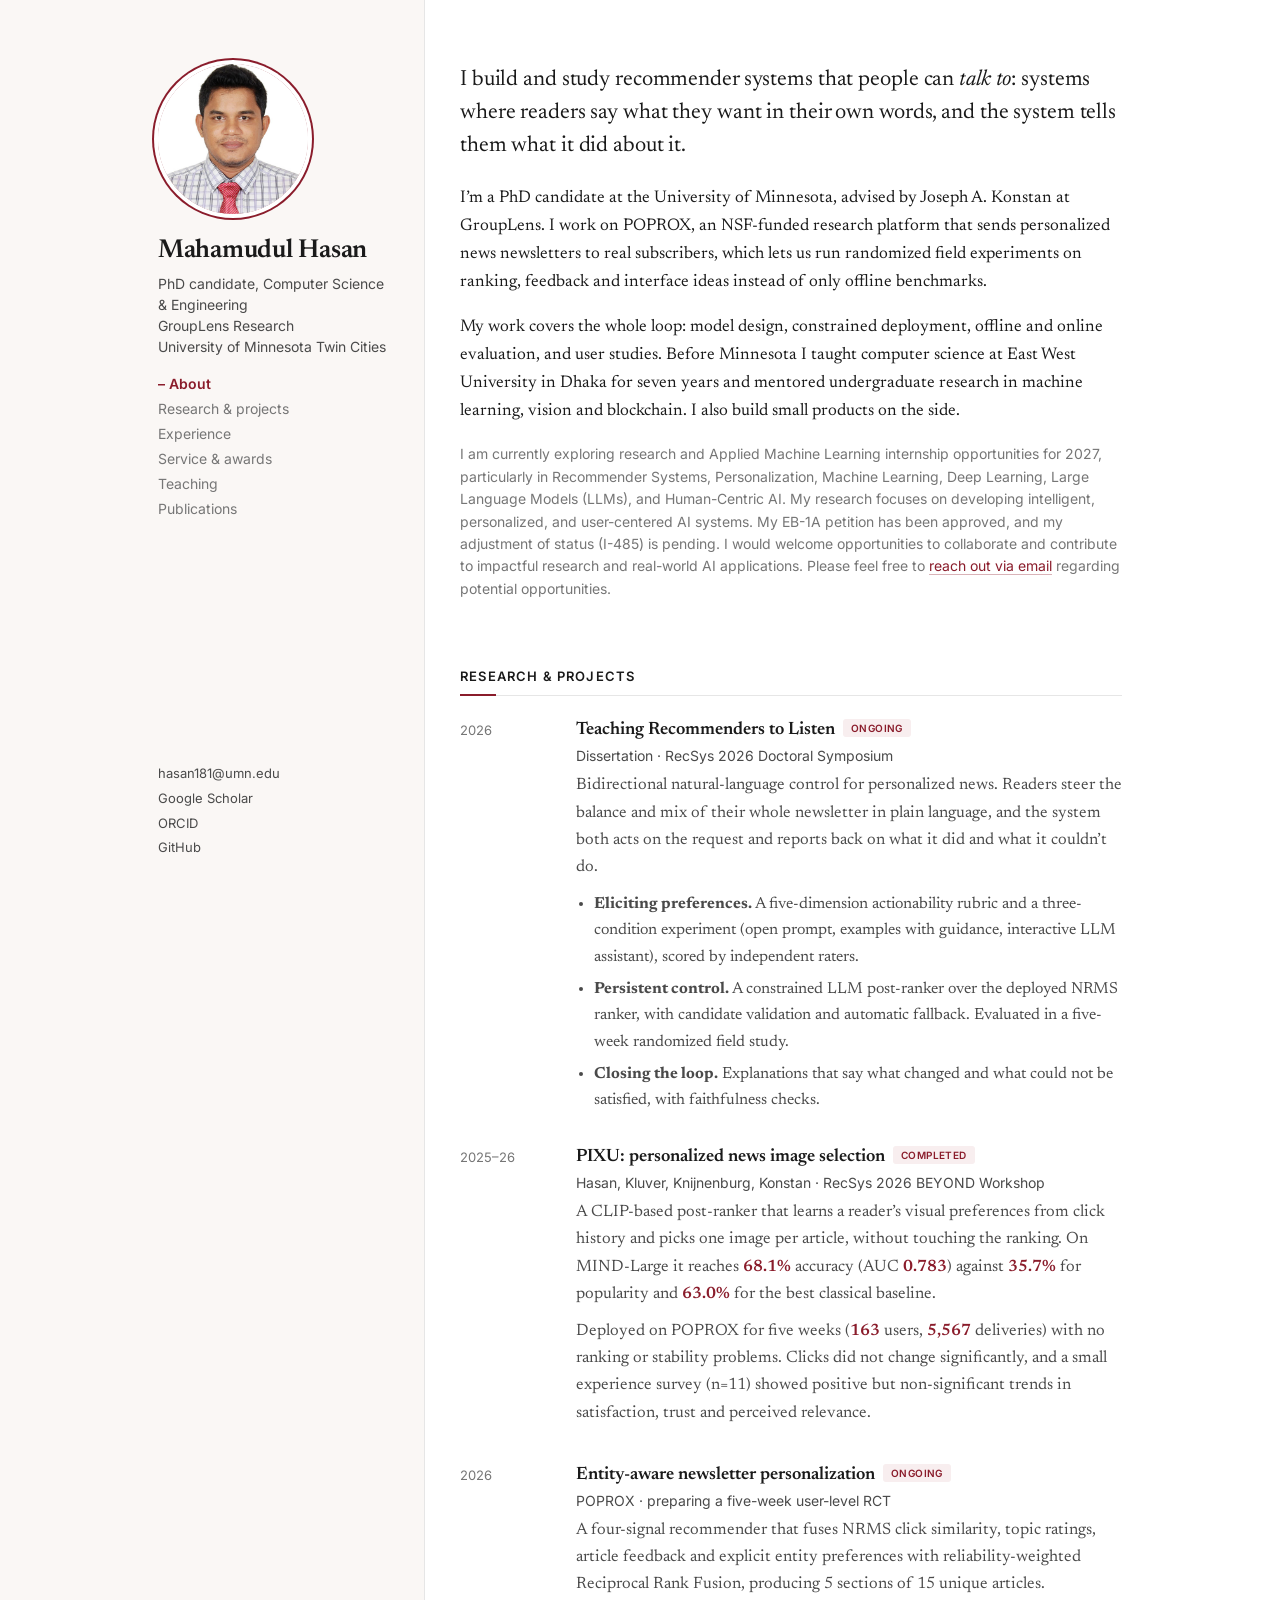
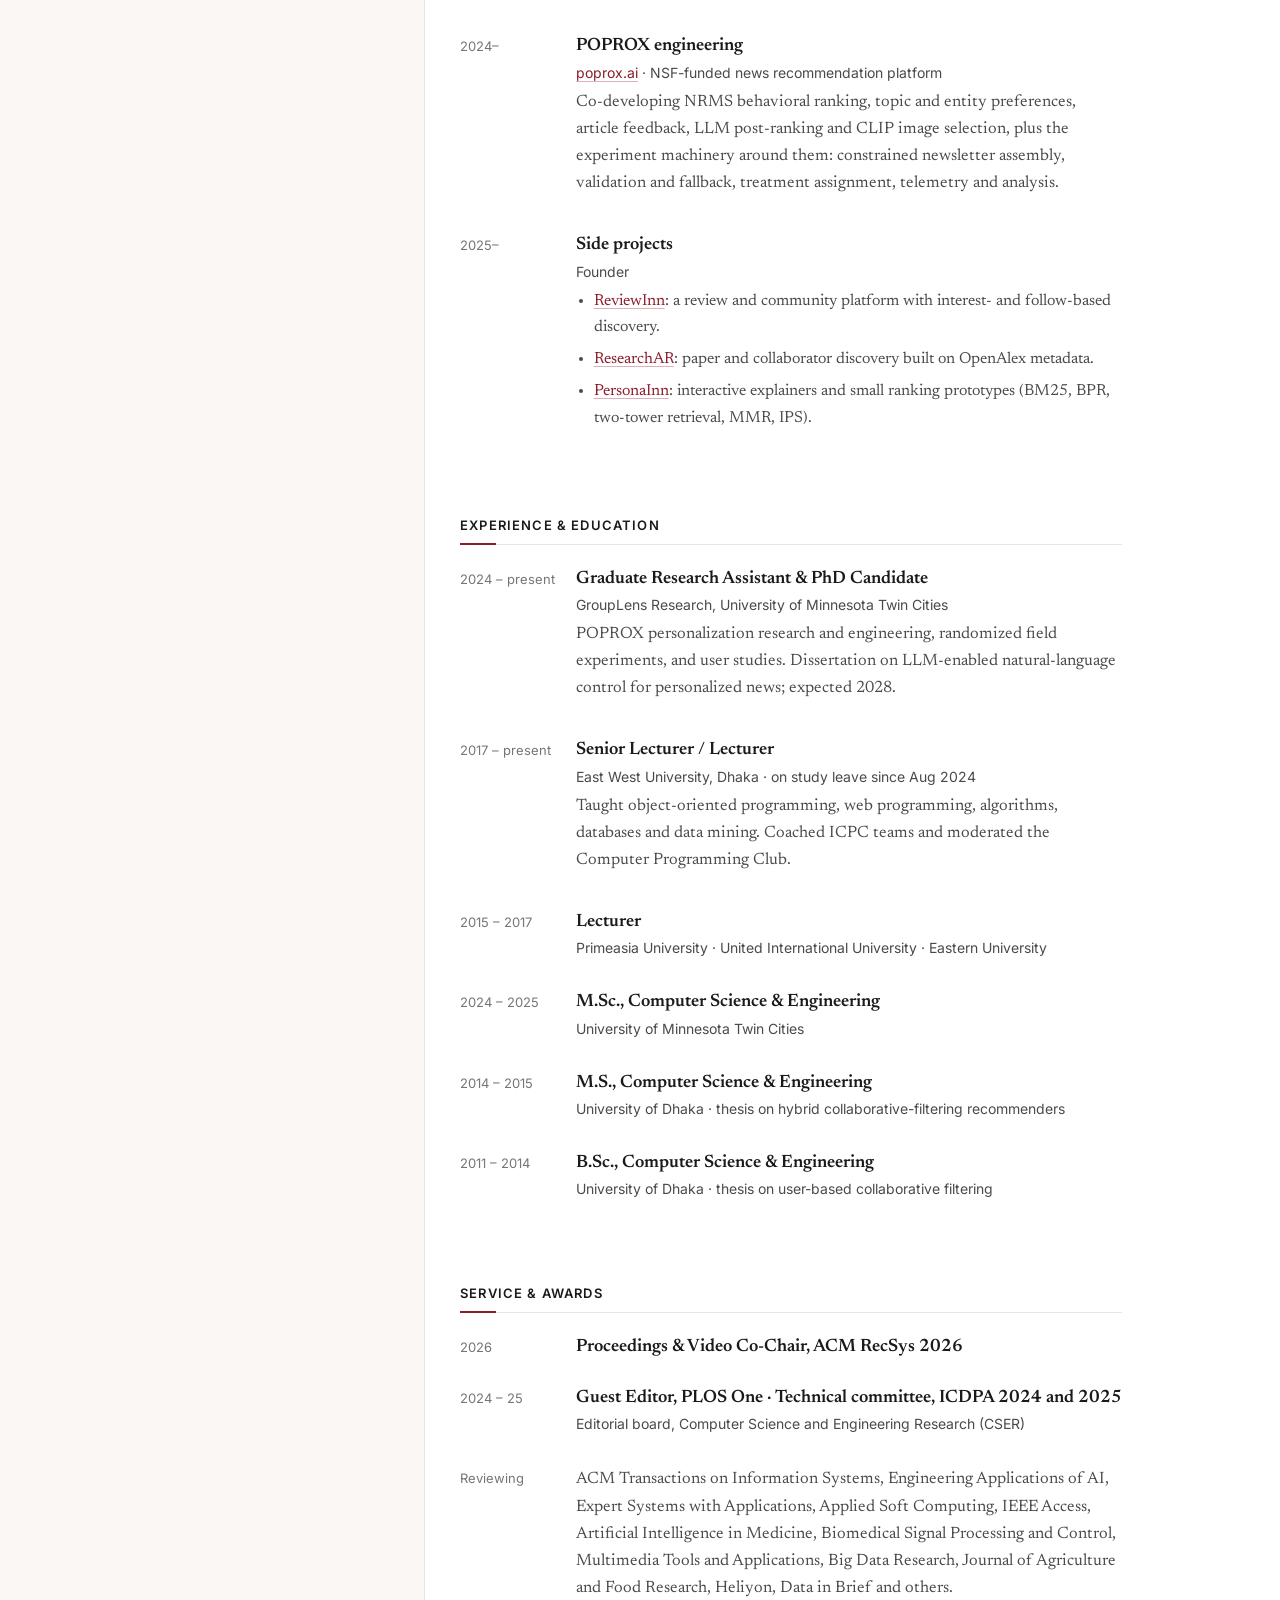
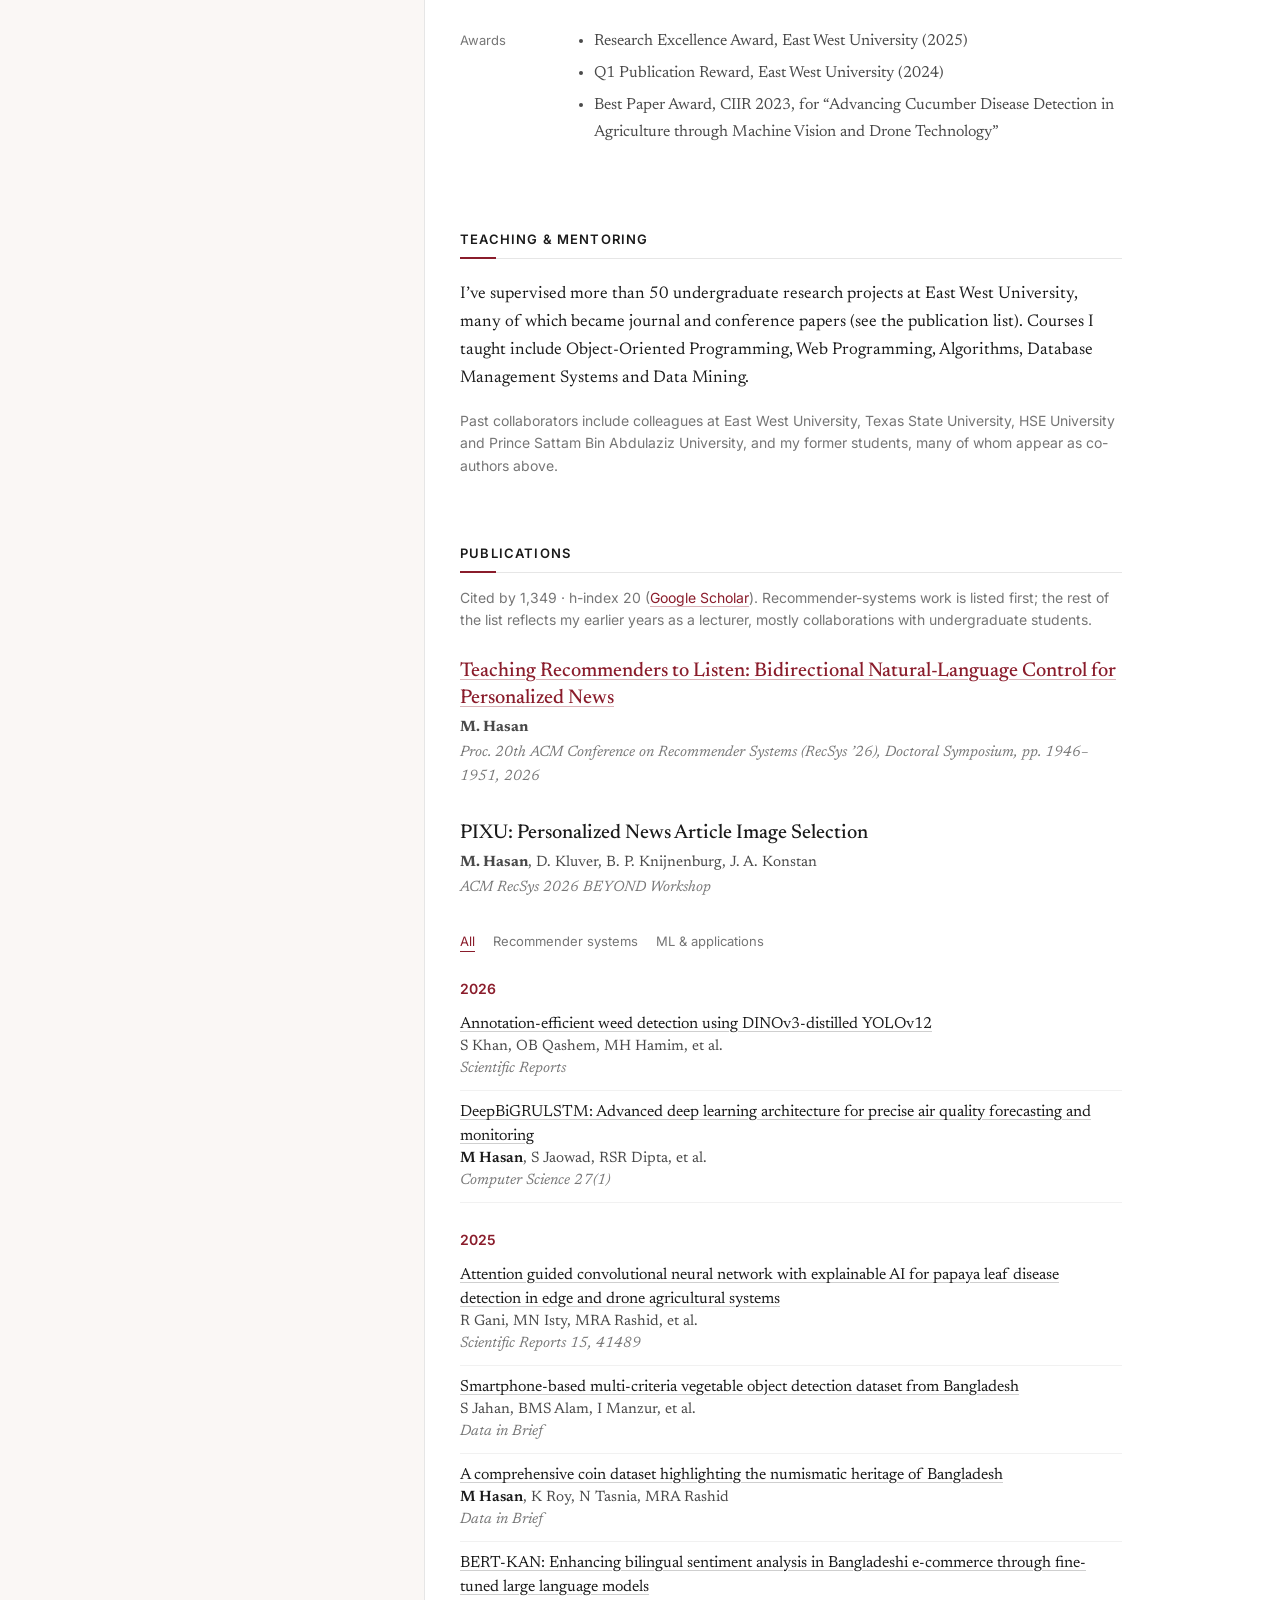
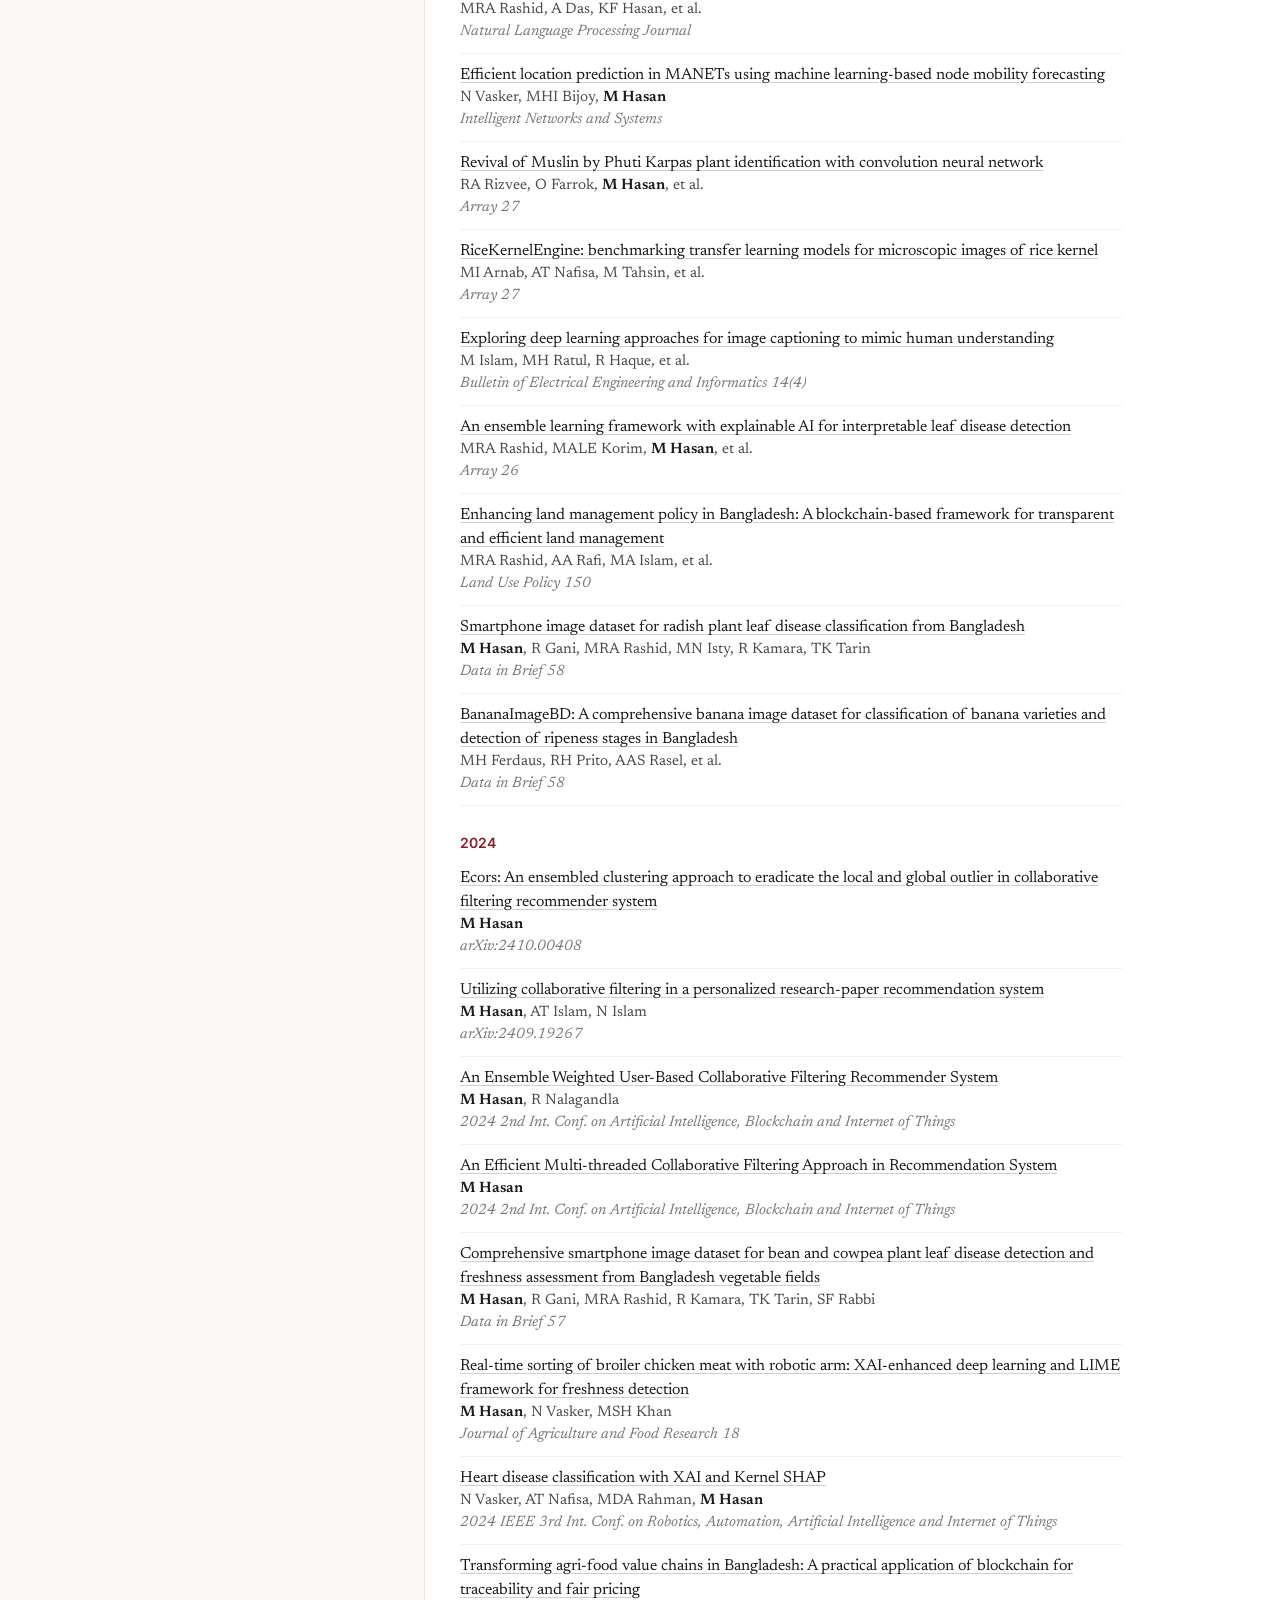
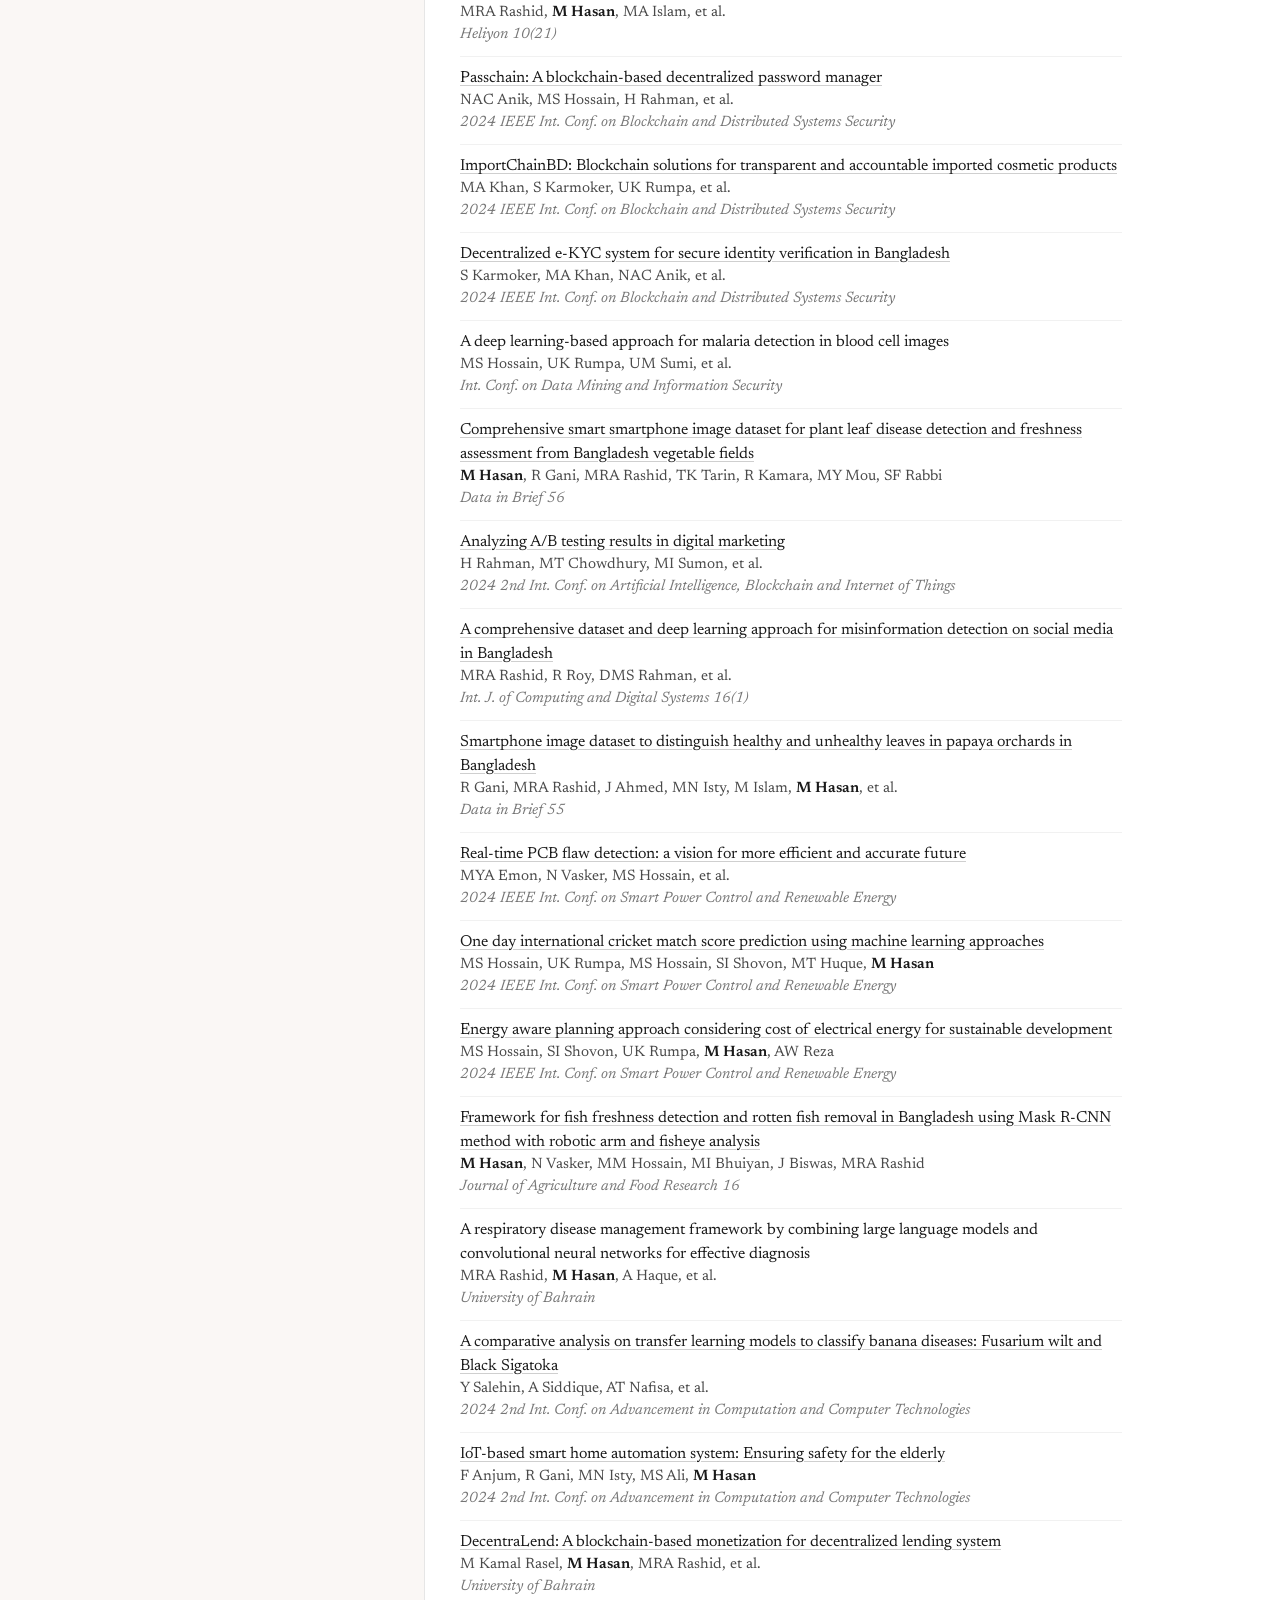
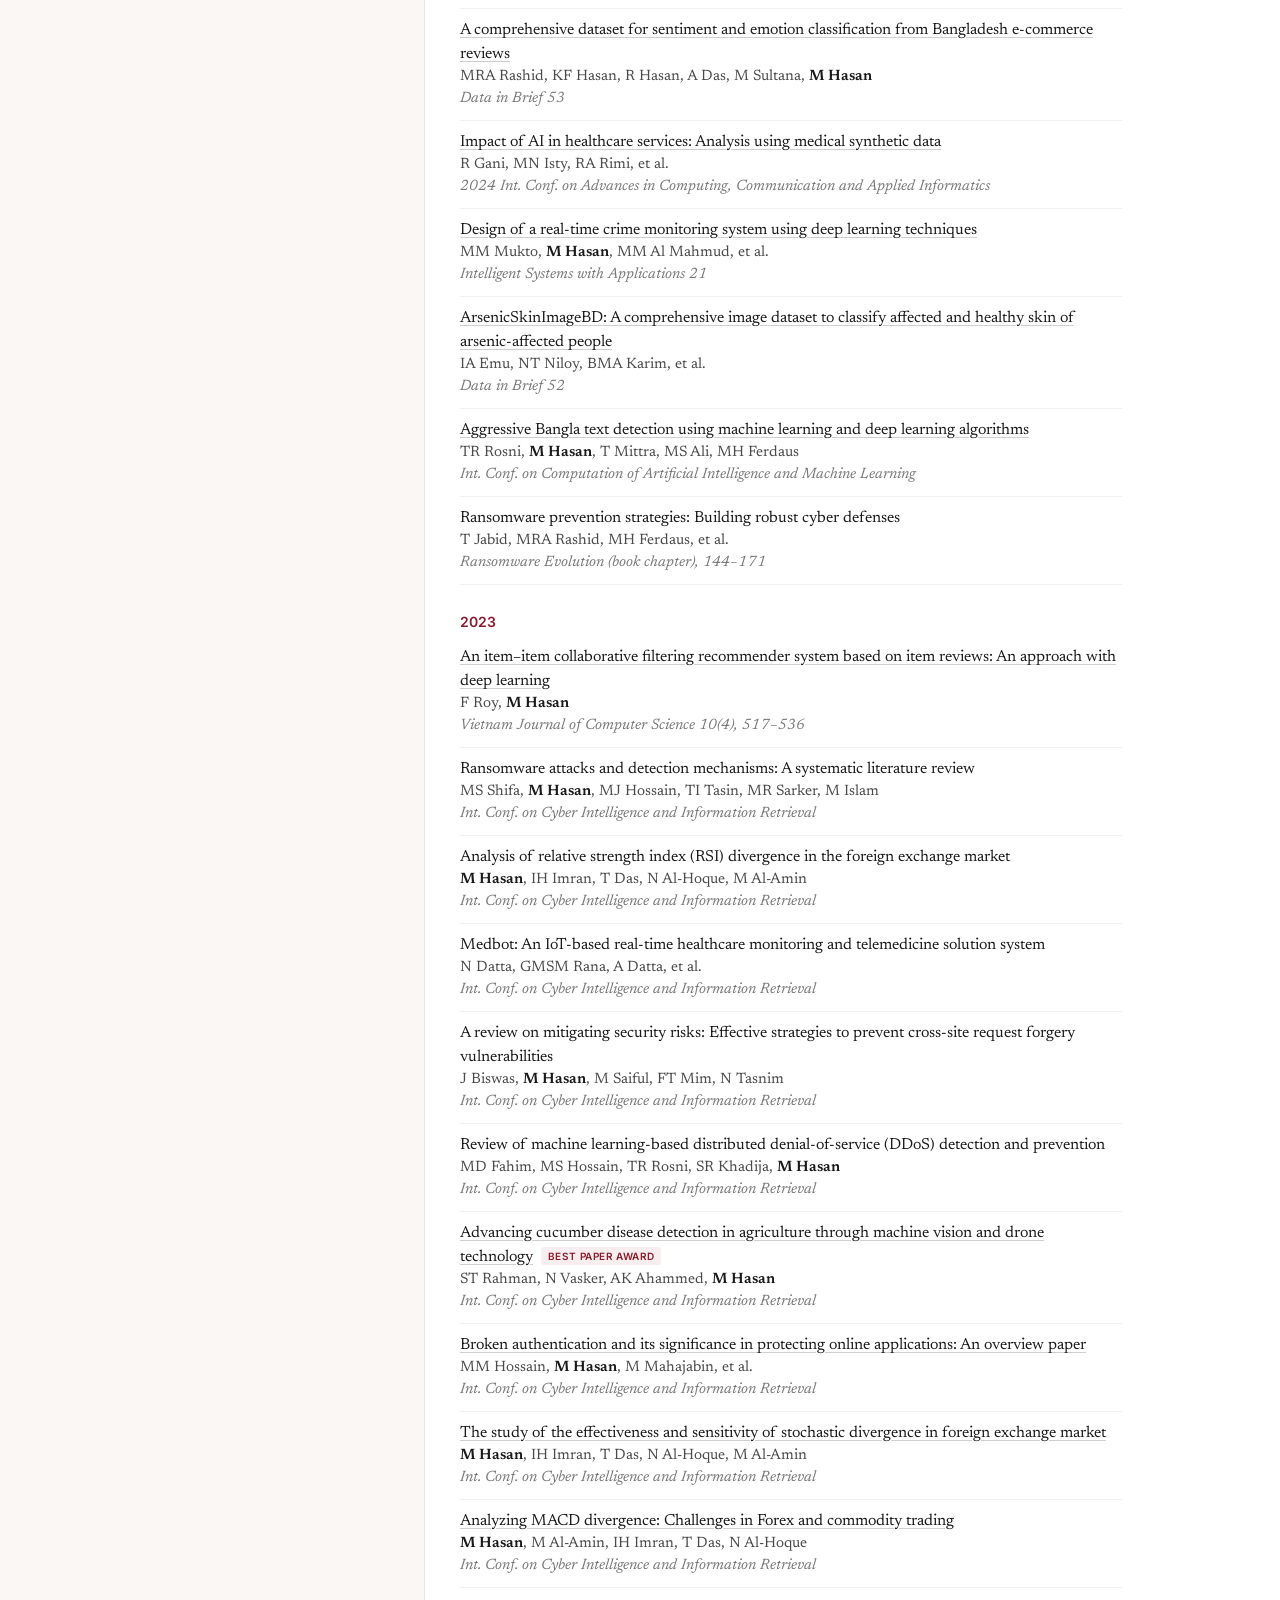
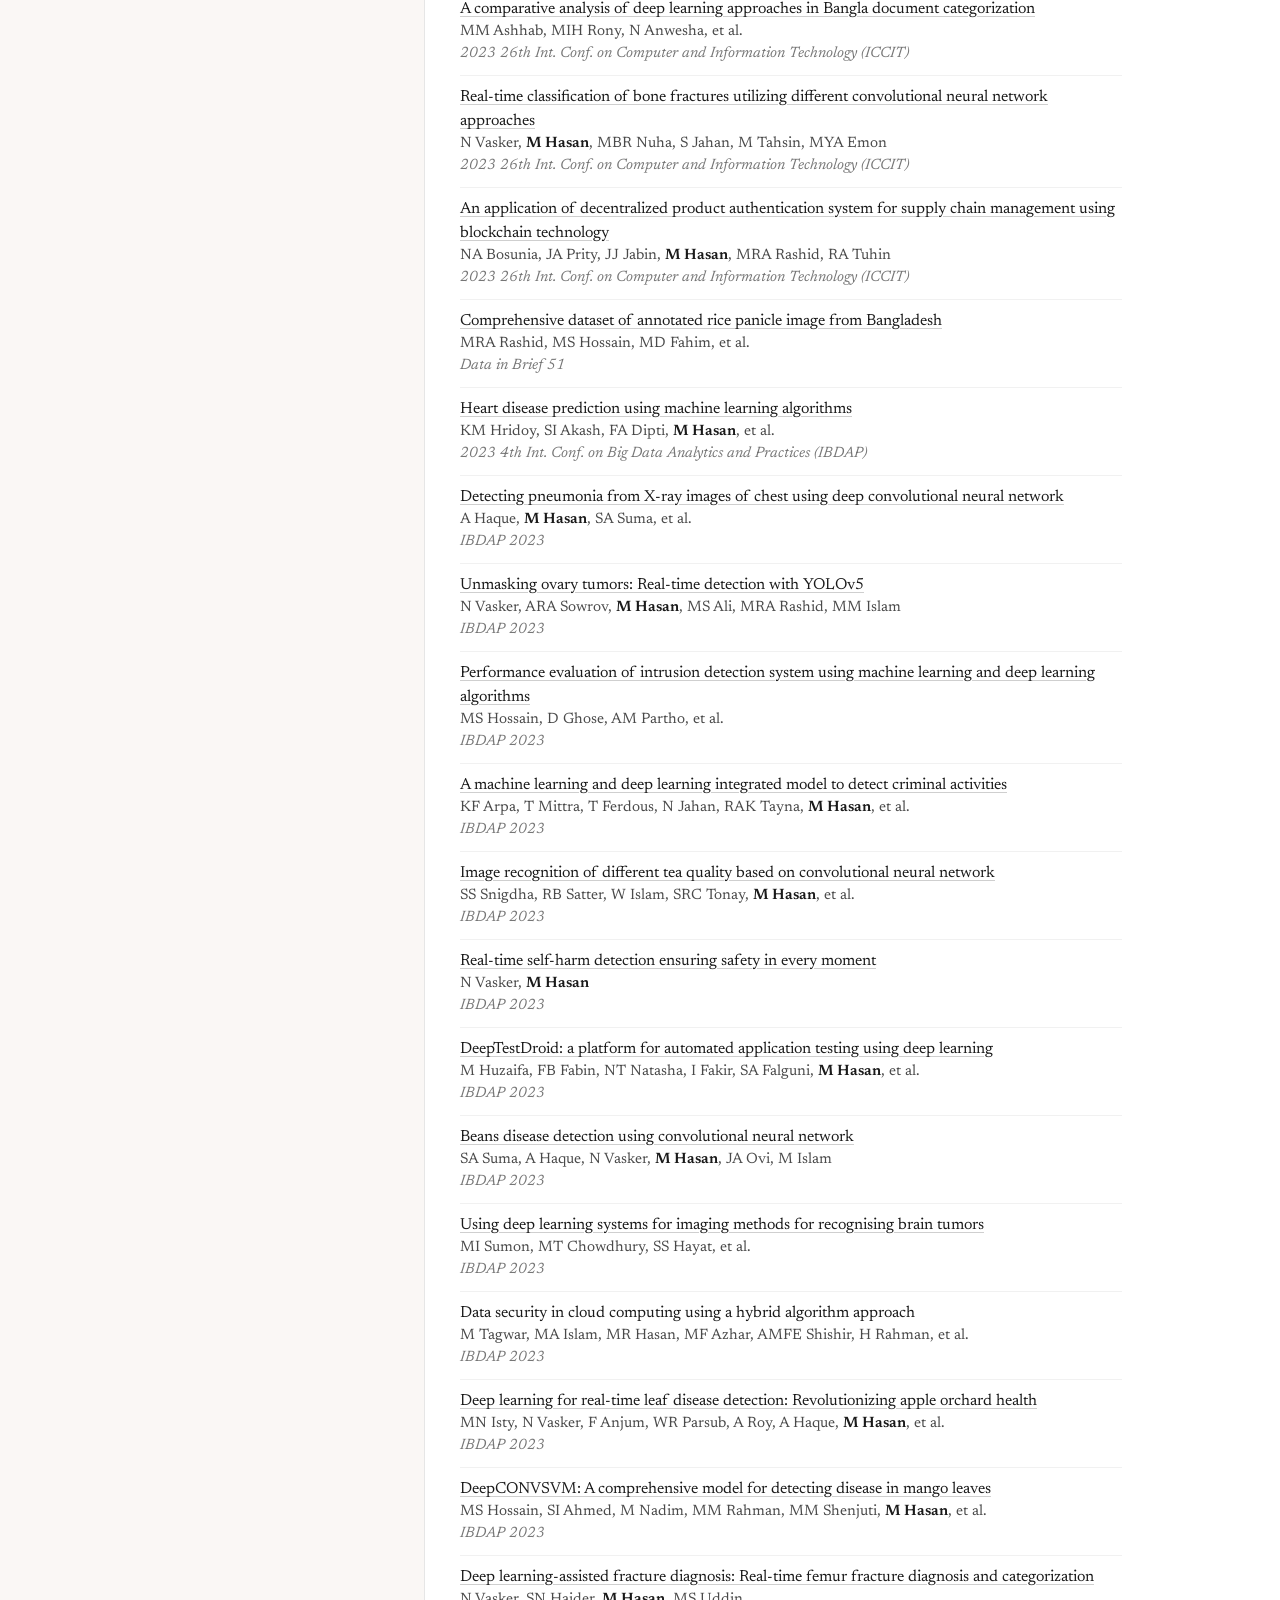
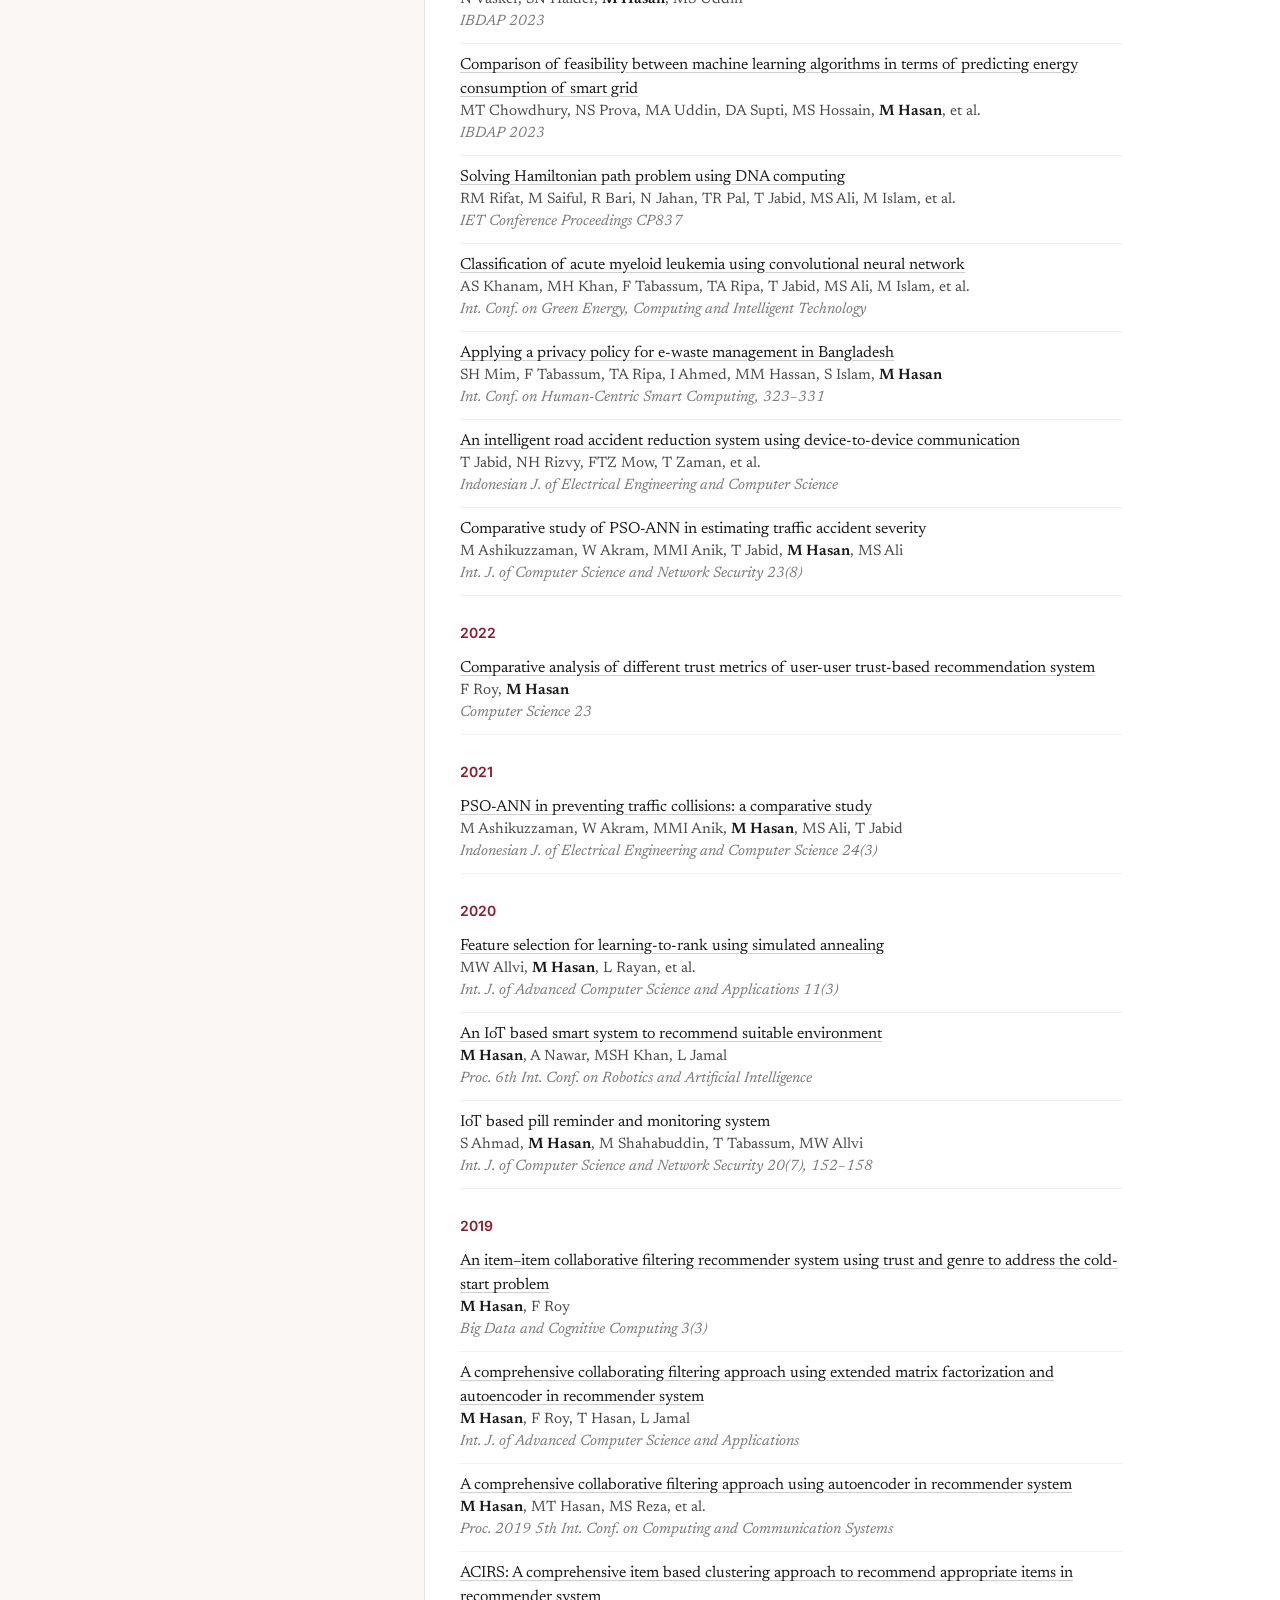
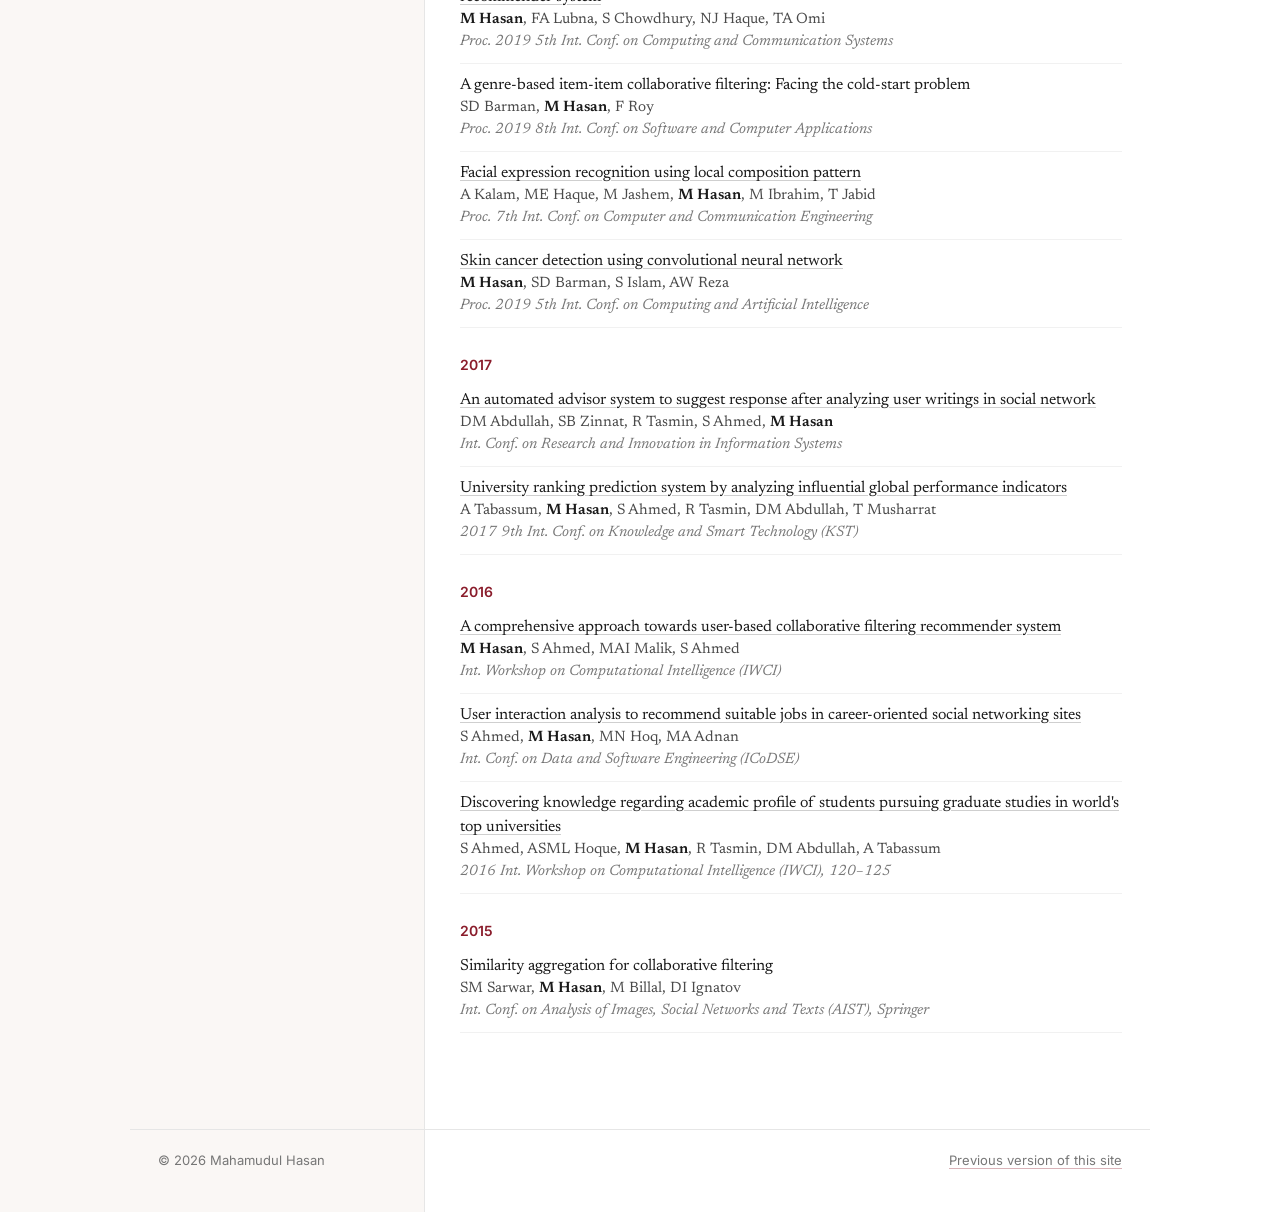
==== commit 2a9a9cba: "Revise internship and research information in index.html Updated internship opportunity details and " ====
--- a/index.html
+++ b/index.html
@@ -126,7 +126,20 @@
   <p class="lede">I build and study recommender systems that people can <em>talk to</em>: systems where readers say what they want in their own words, and the system tells them what it did about it.</p>
   <p>I’m a PhD candidate at the University of Minnesota, advised by Joseph A. Konstan at GroupLens. I work on POPROX, an NSF-funded research platform that sends personalized news newsletters to real subscribers, which lets us run randomized field experiments on ranking, feedback and interface ideas instead of only offline benchmarks.</p>
   <p>My work covers the whole loop: model design, constrained deployment, offline and online evaluation, and user studies. Before Minnesota I taught computer science at East West University in Dhaka for seven years and mentored undergraduate research in machine learning, vision and blockchain. I also build small products on the side.</p>
-  <p class="small">Looking for 2027 research and applied-ML internships. Email is the best way to reach me.</p>
+  <p class="small">I am currently exploring research and Applied Machine Learning
+  internship opportunities for 2027, particularly in Recommender Systems,
+  Personalization, Machine Learning, Deep Learning, Large Language Models (LLMs),
+  and Human-Centric AI. My research focuses on developing intelligent,
+  personalized, and user-centered AI systems.
+
+  My EB-1A petition has been approved, and my adjustment of status
+  (I-485) is pending.
+
+  I would welcome opportunities to collaborate and contribute to
+  impactful research and real-world AI applications.
+  Please feel free to
+  <a href="mailto:hasan181@umn.edu">reach out via email</a>
+  regarding potential opportunities.</p>
 </section>
 
 <section id="work">
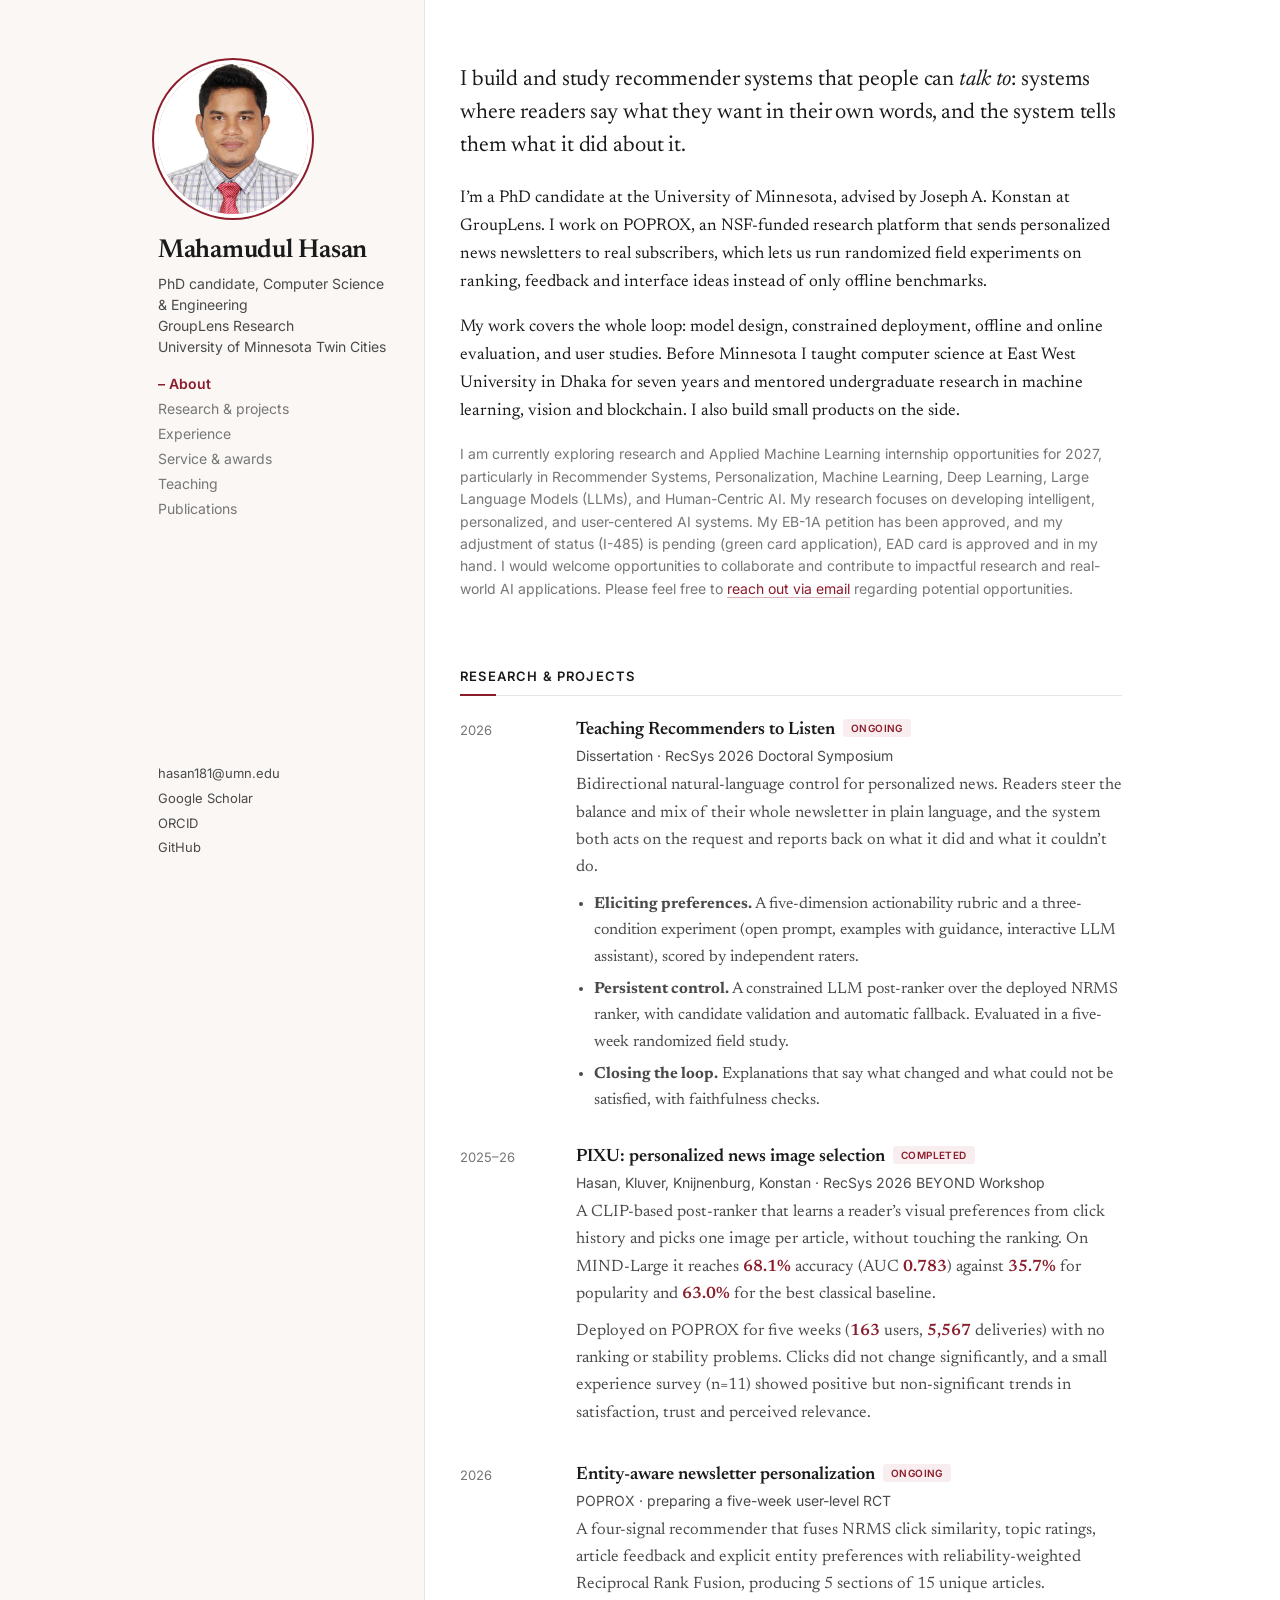
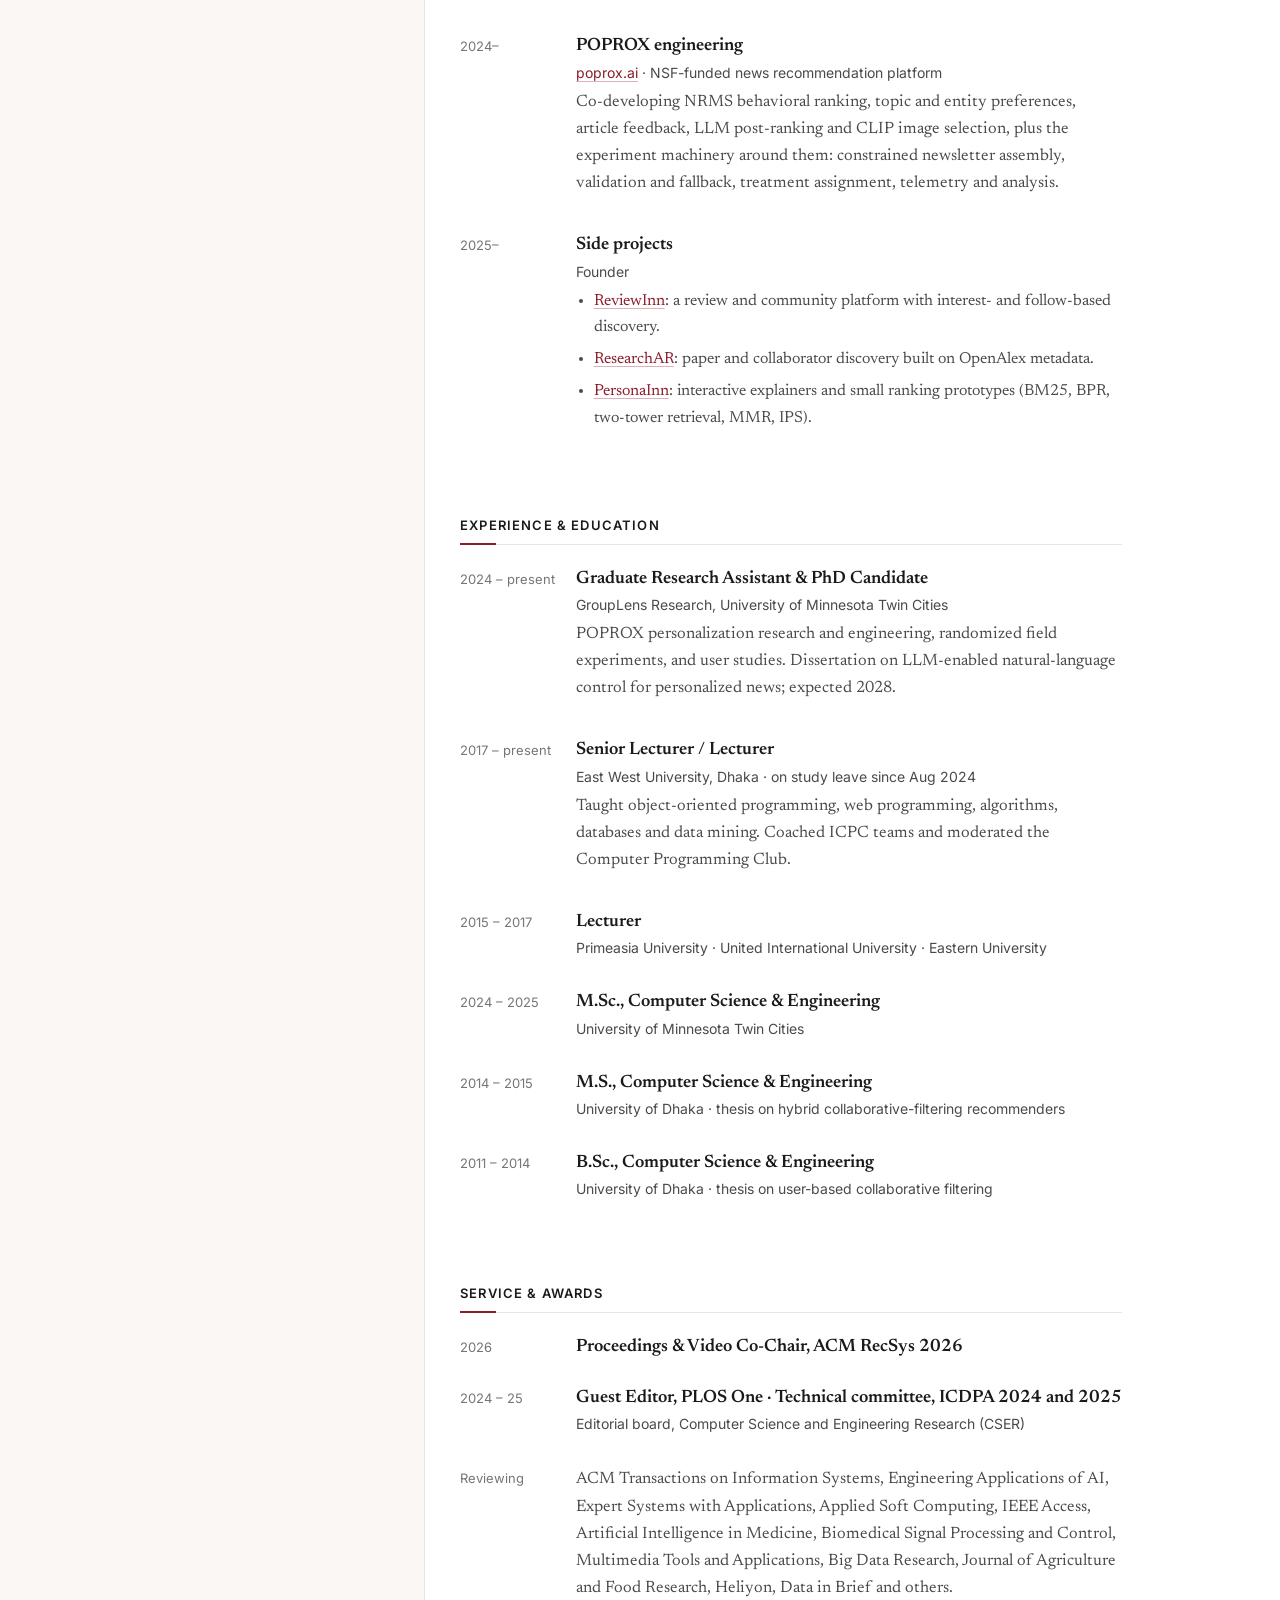
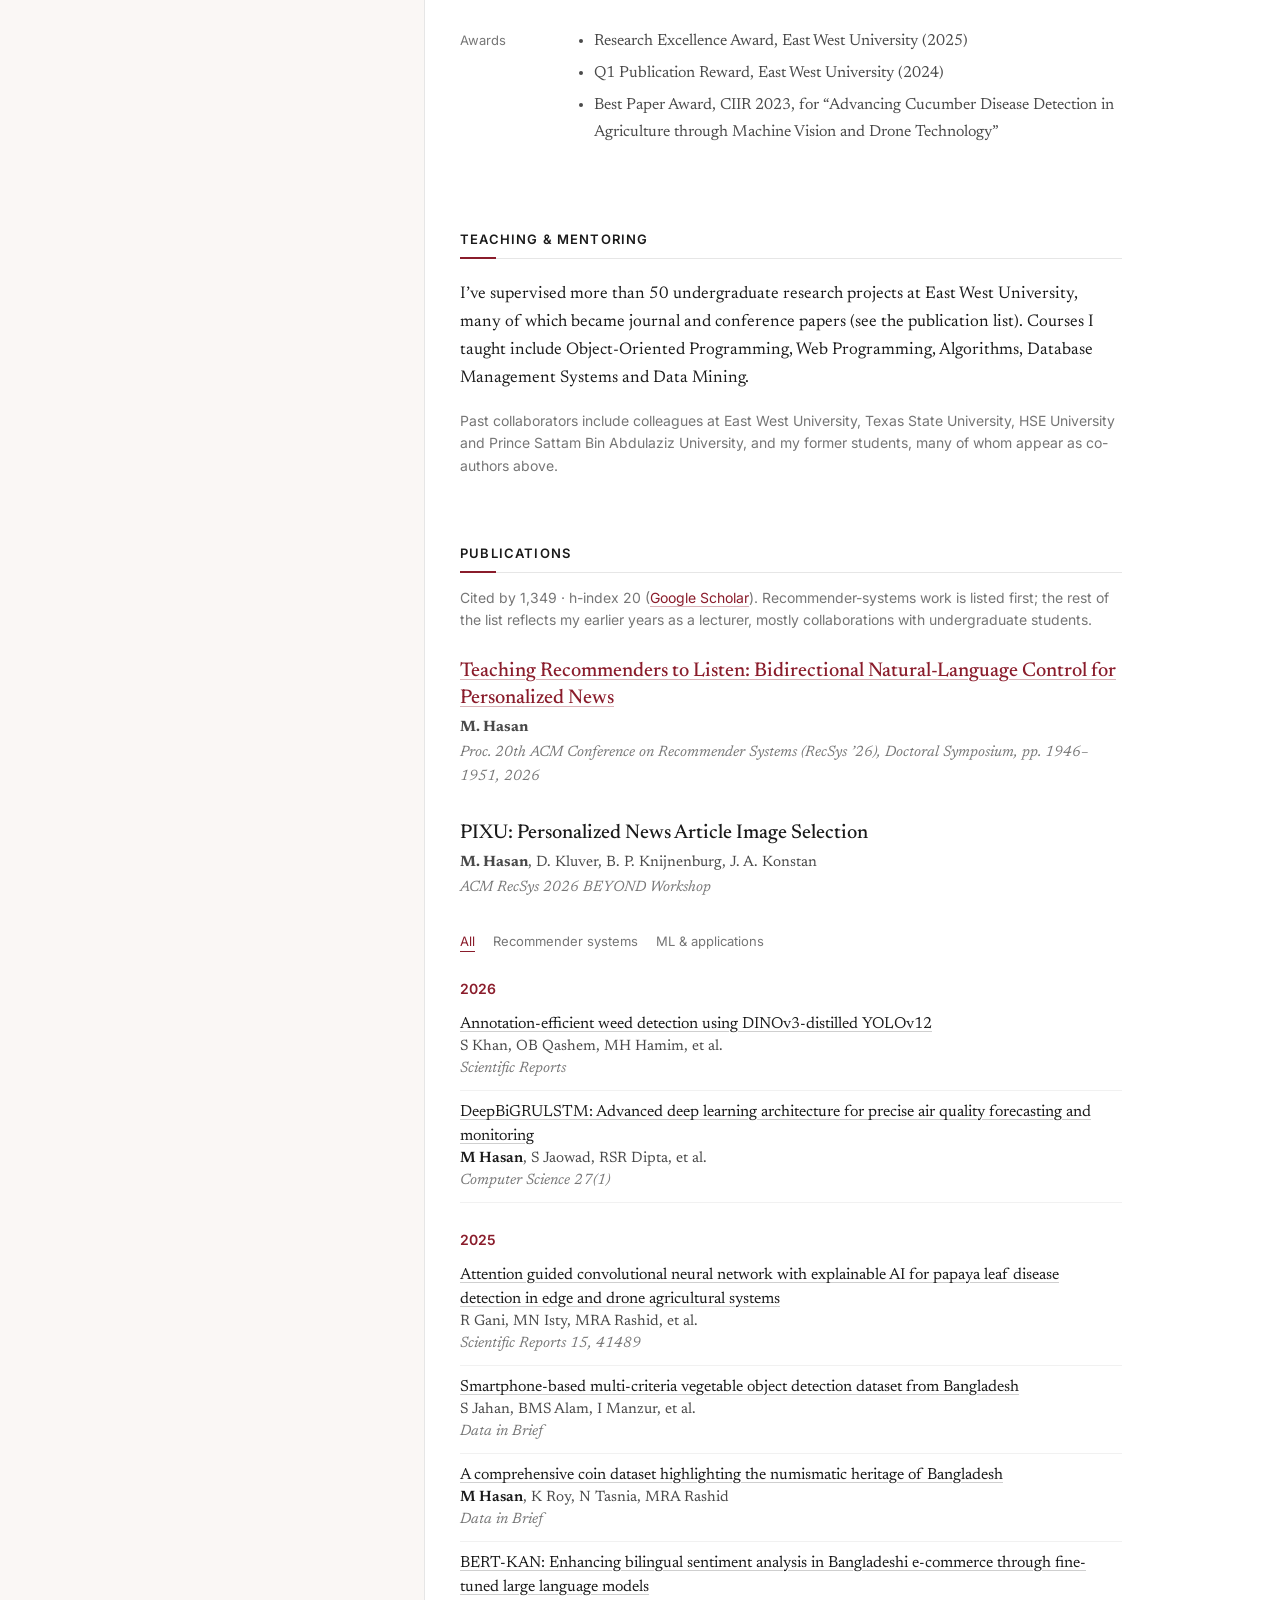
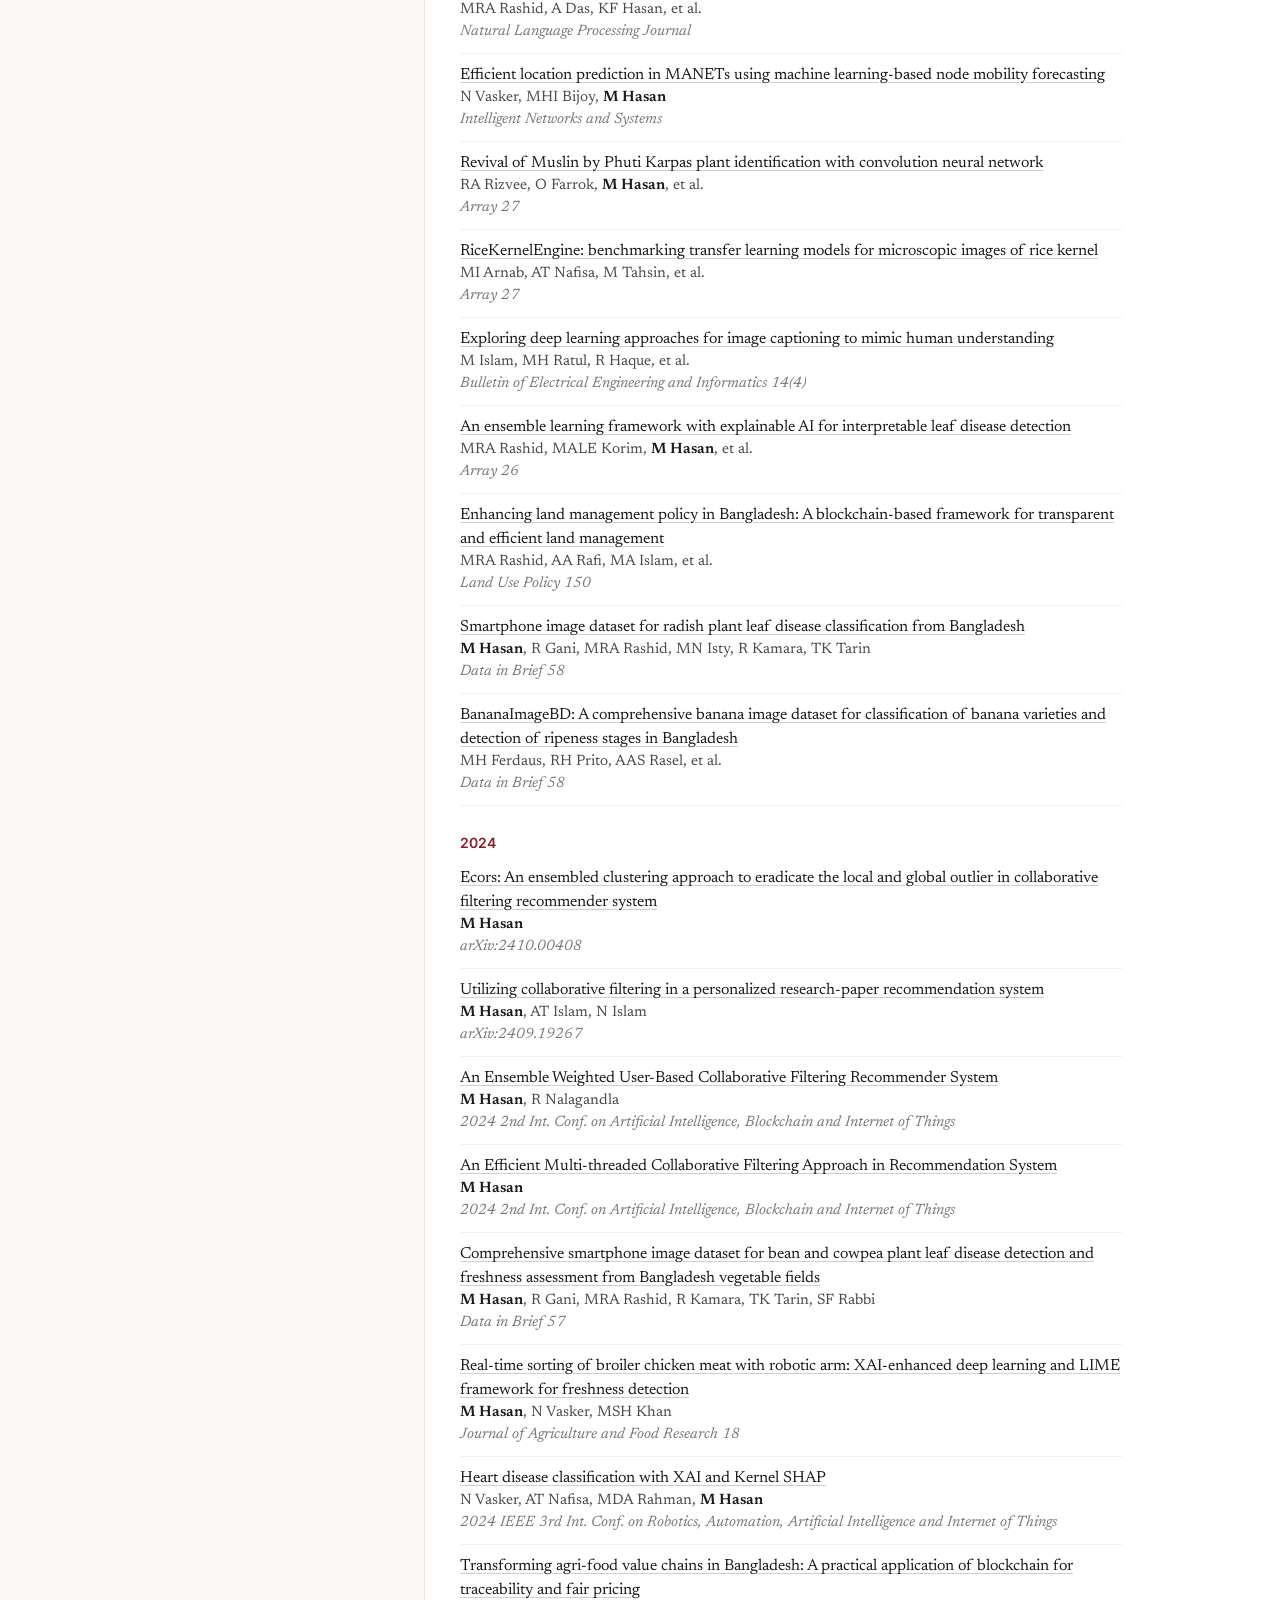
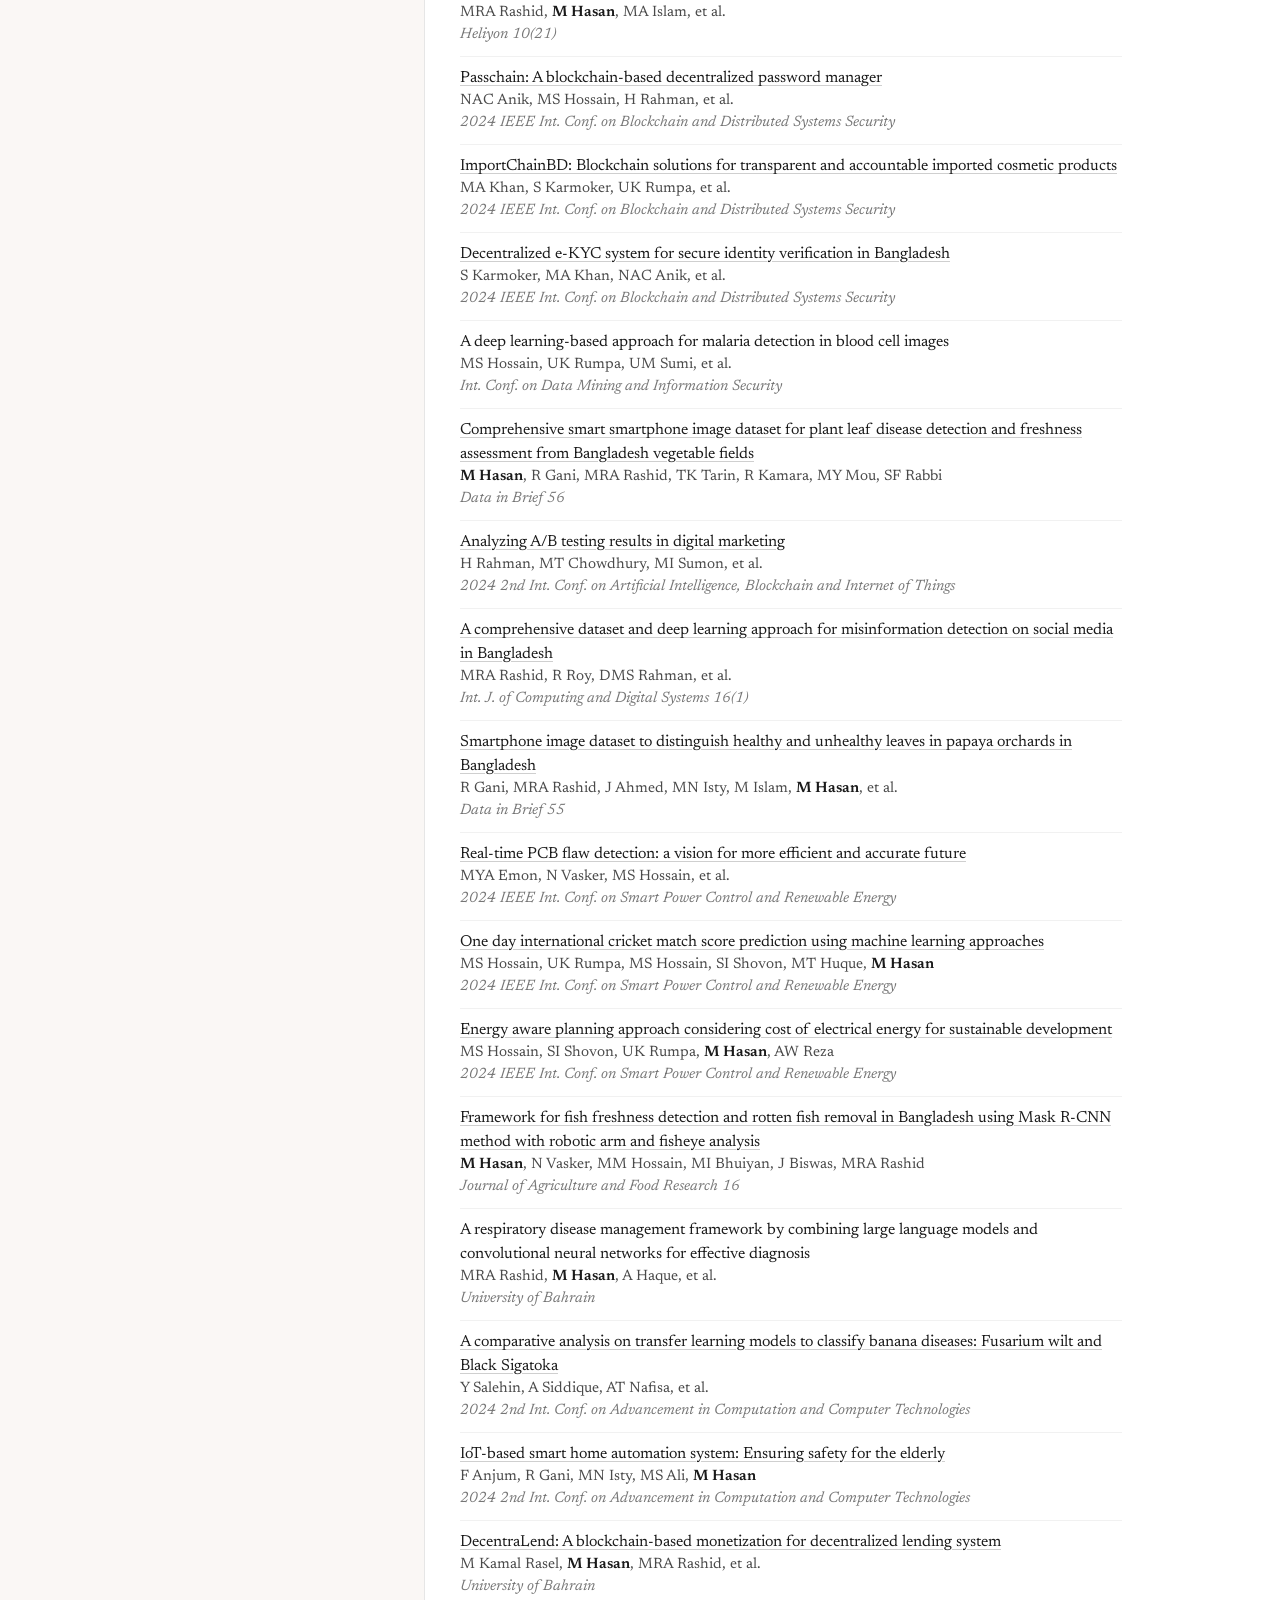
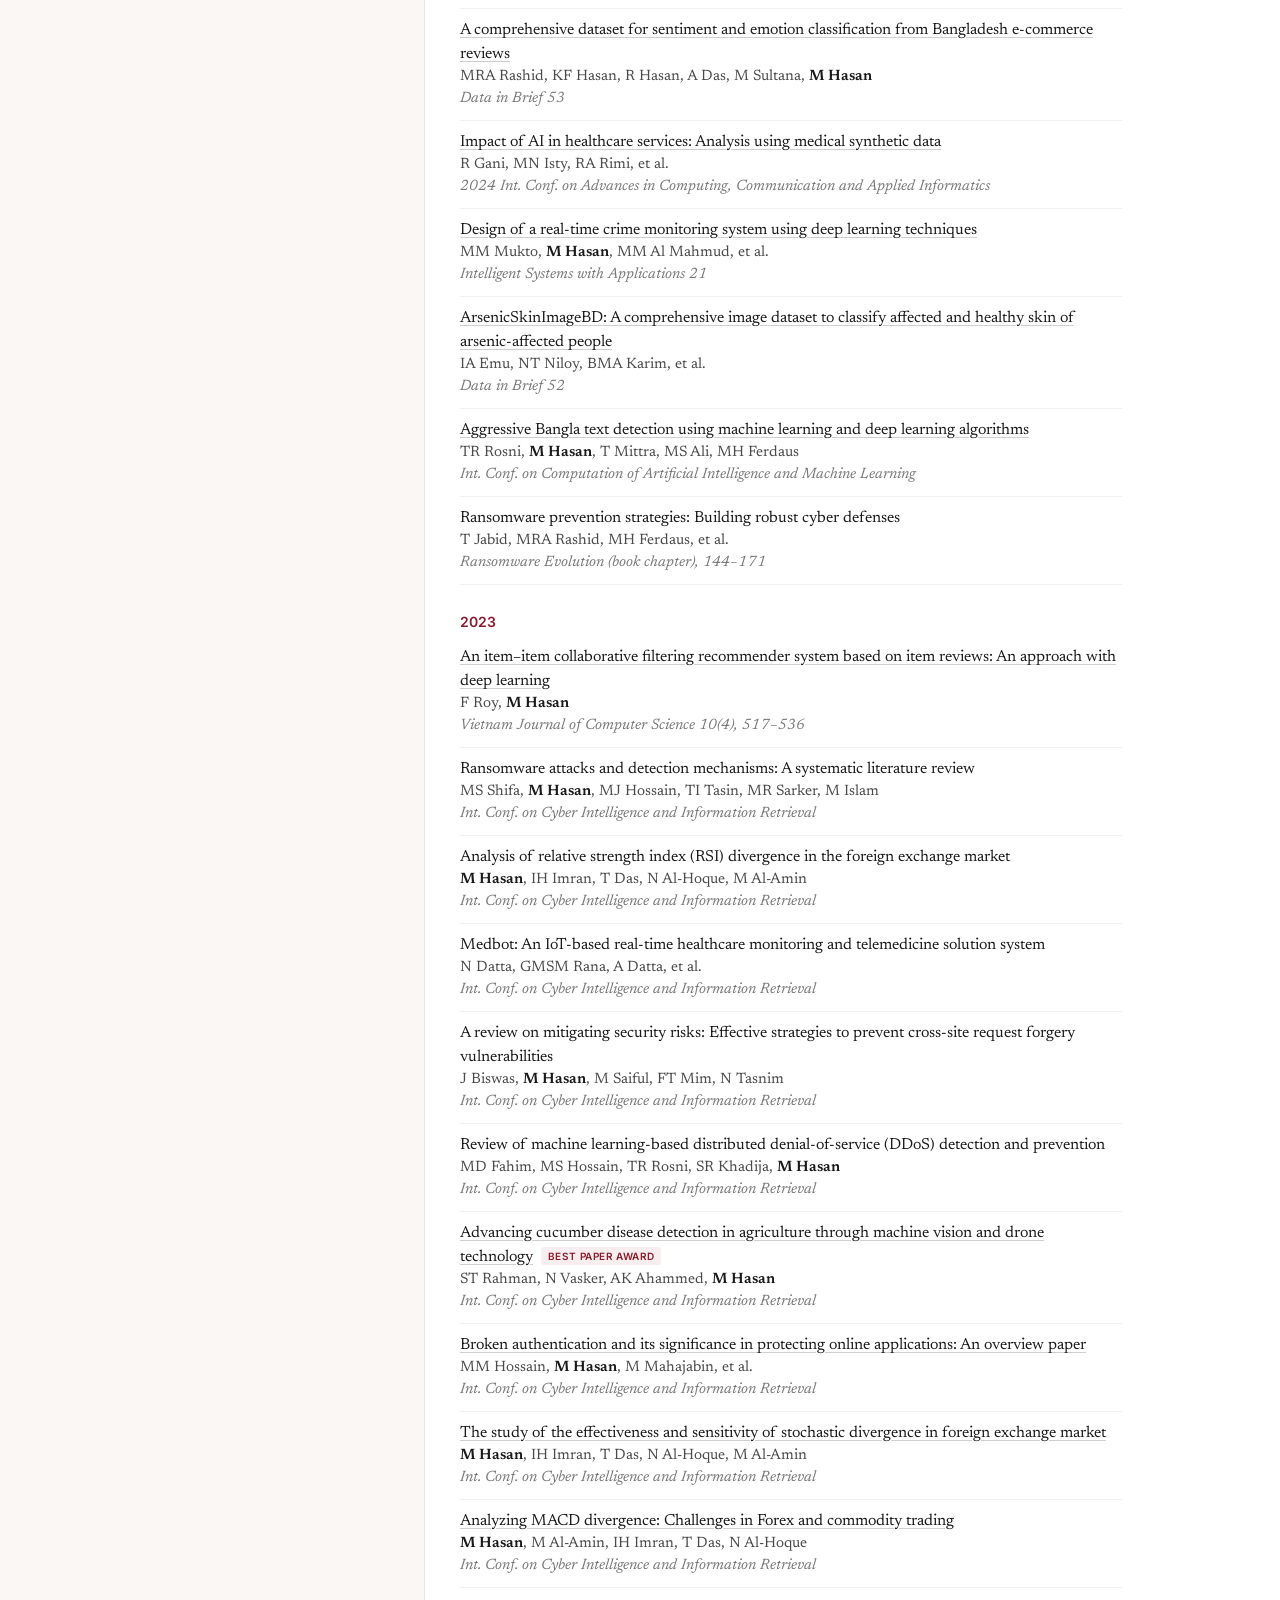
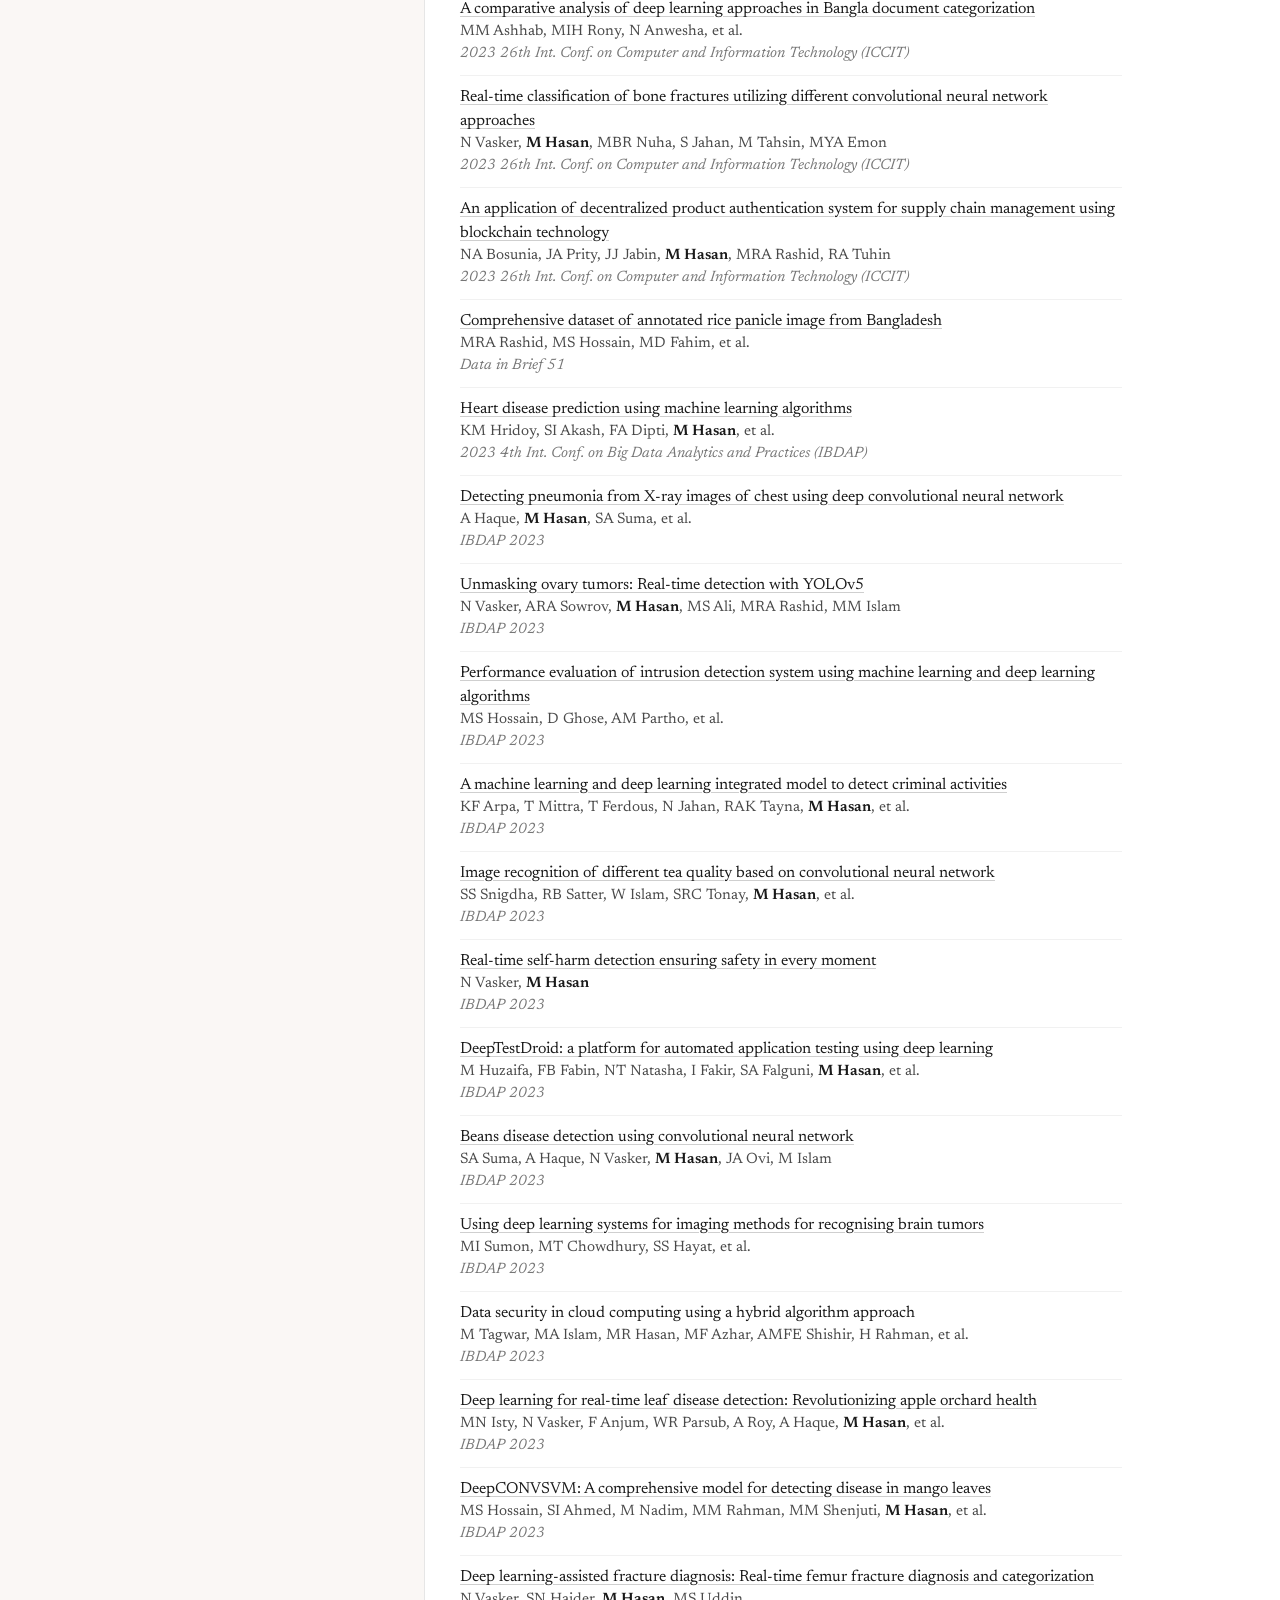
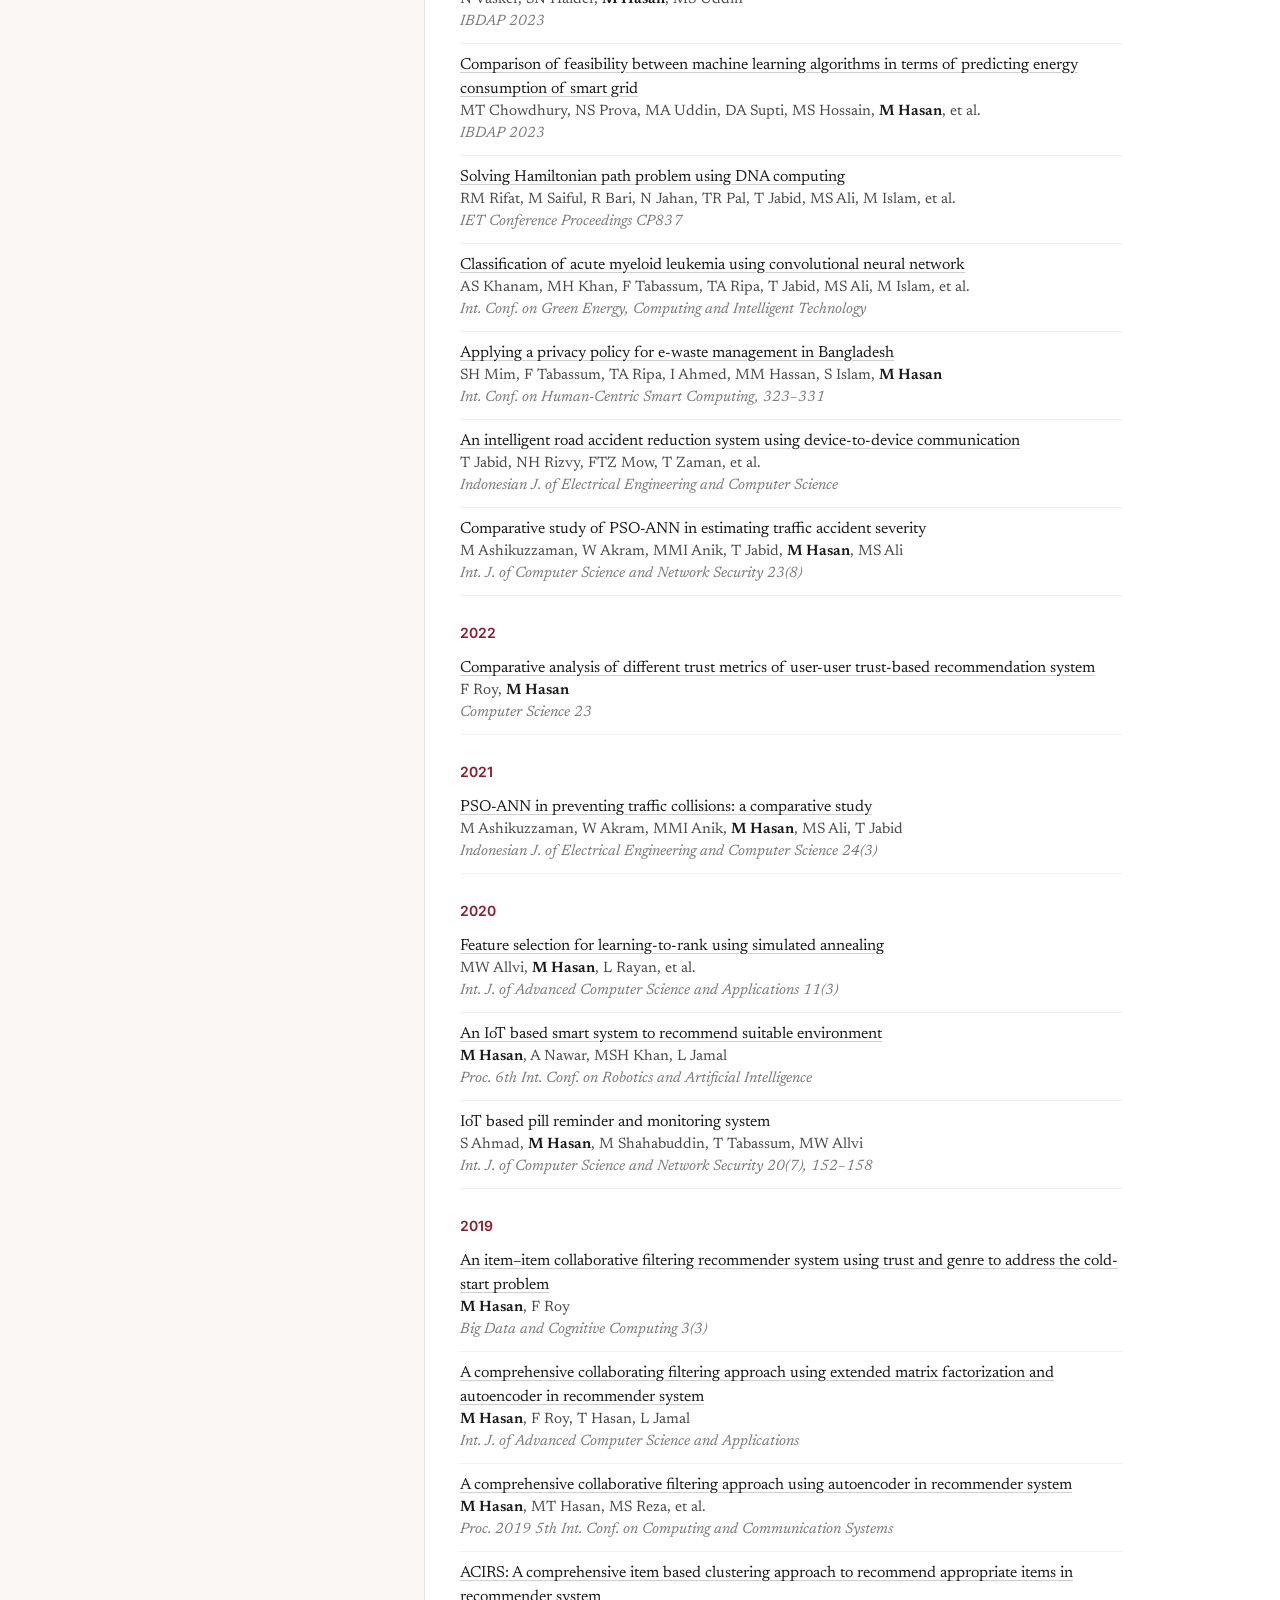
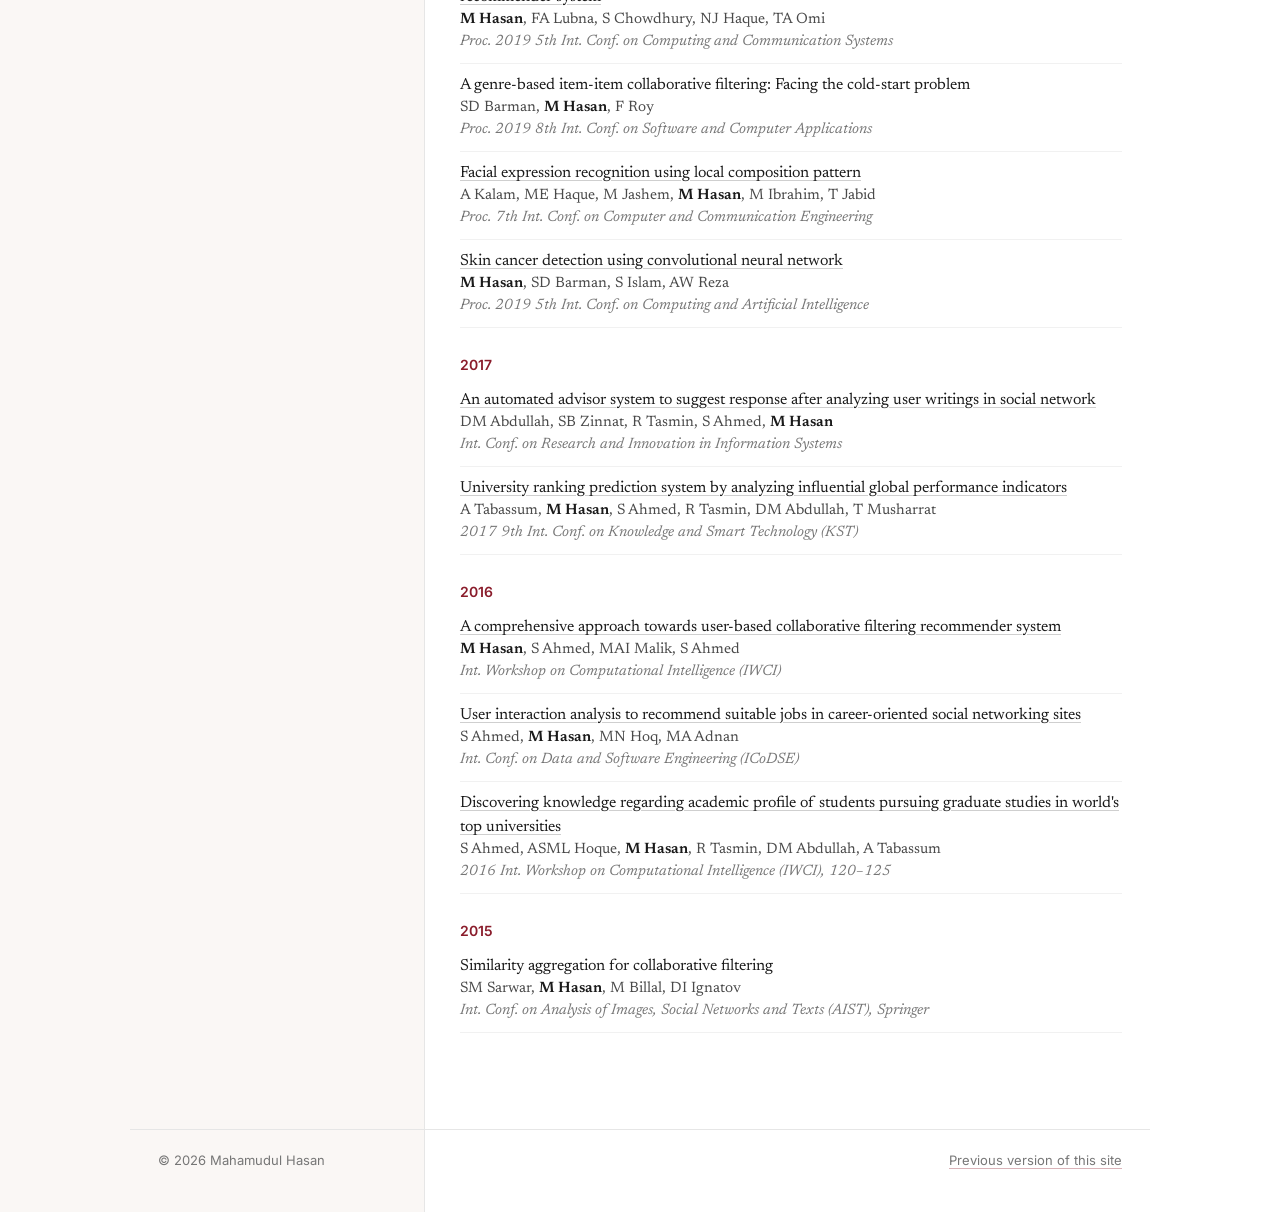
==== commit f05a56db: "Clarify immigration status in index.html Updated status details regarding the I-485 application and " ====
--- a/index.html
+++ b/index.html
@@ -133,7 +133,7 @@
   personalized, and user-centered AI systems.
 
   My EB-1A petition has been approved, and my adjustment of status
-  (I-485) is pending.
+  (I-485) is pending (green card application), EAD card is approved and in my hand.
 
   I would welcome opportunities to collaborate and contribute to
   impactful research and real-world AI applications.
